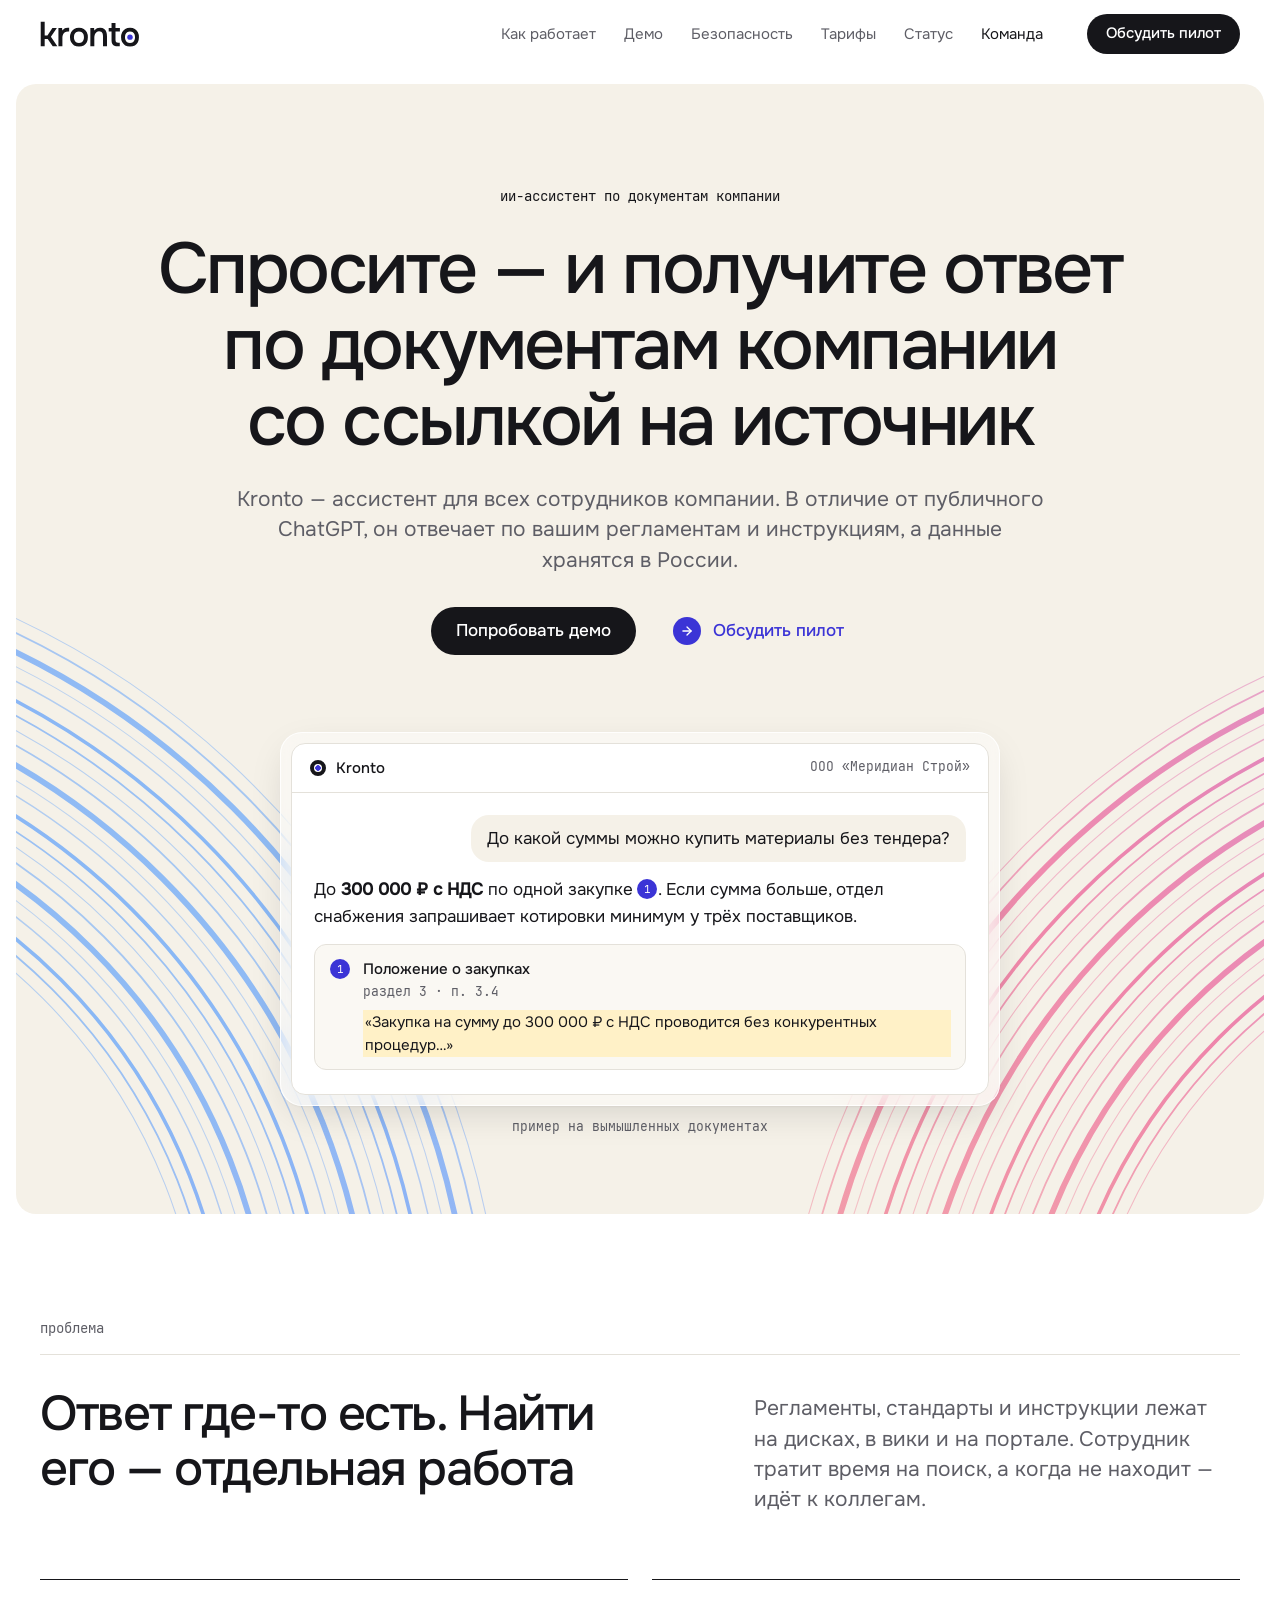
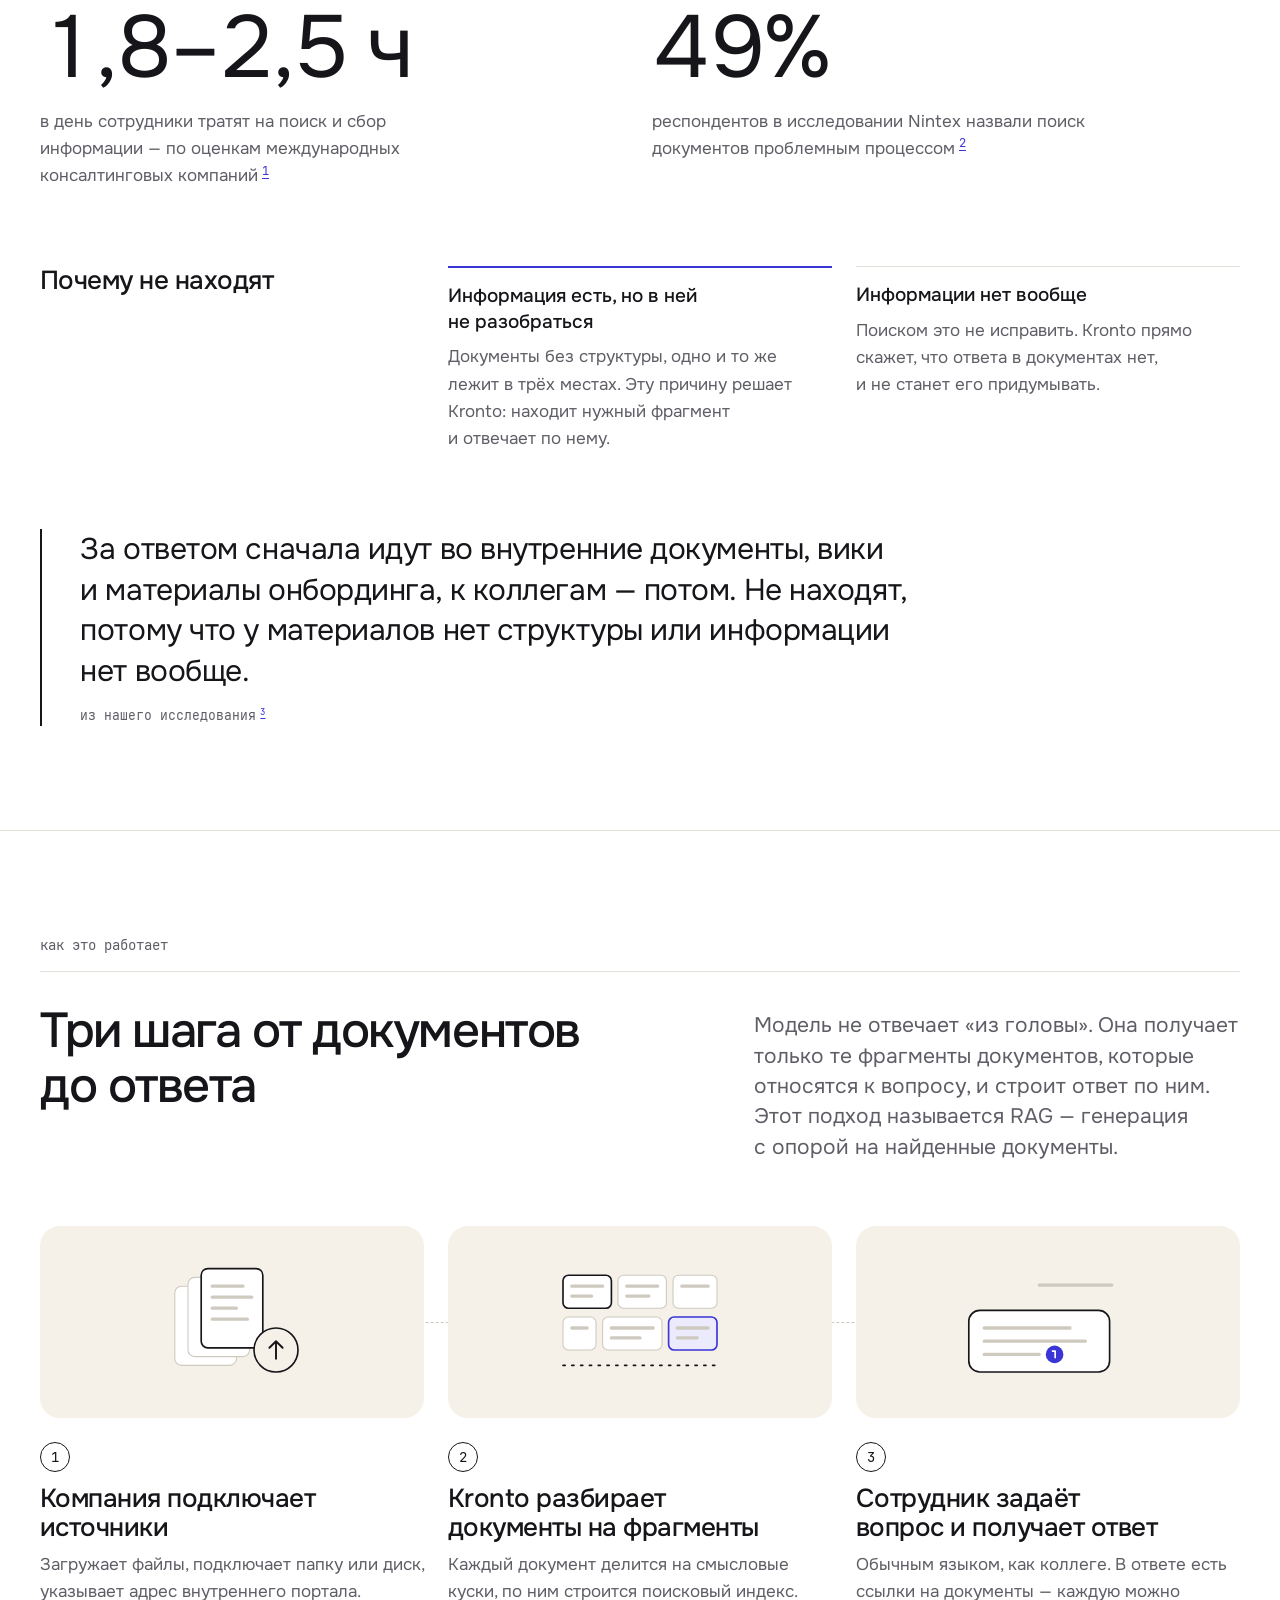
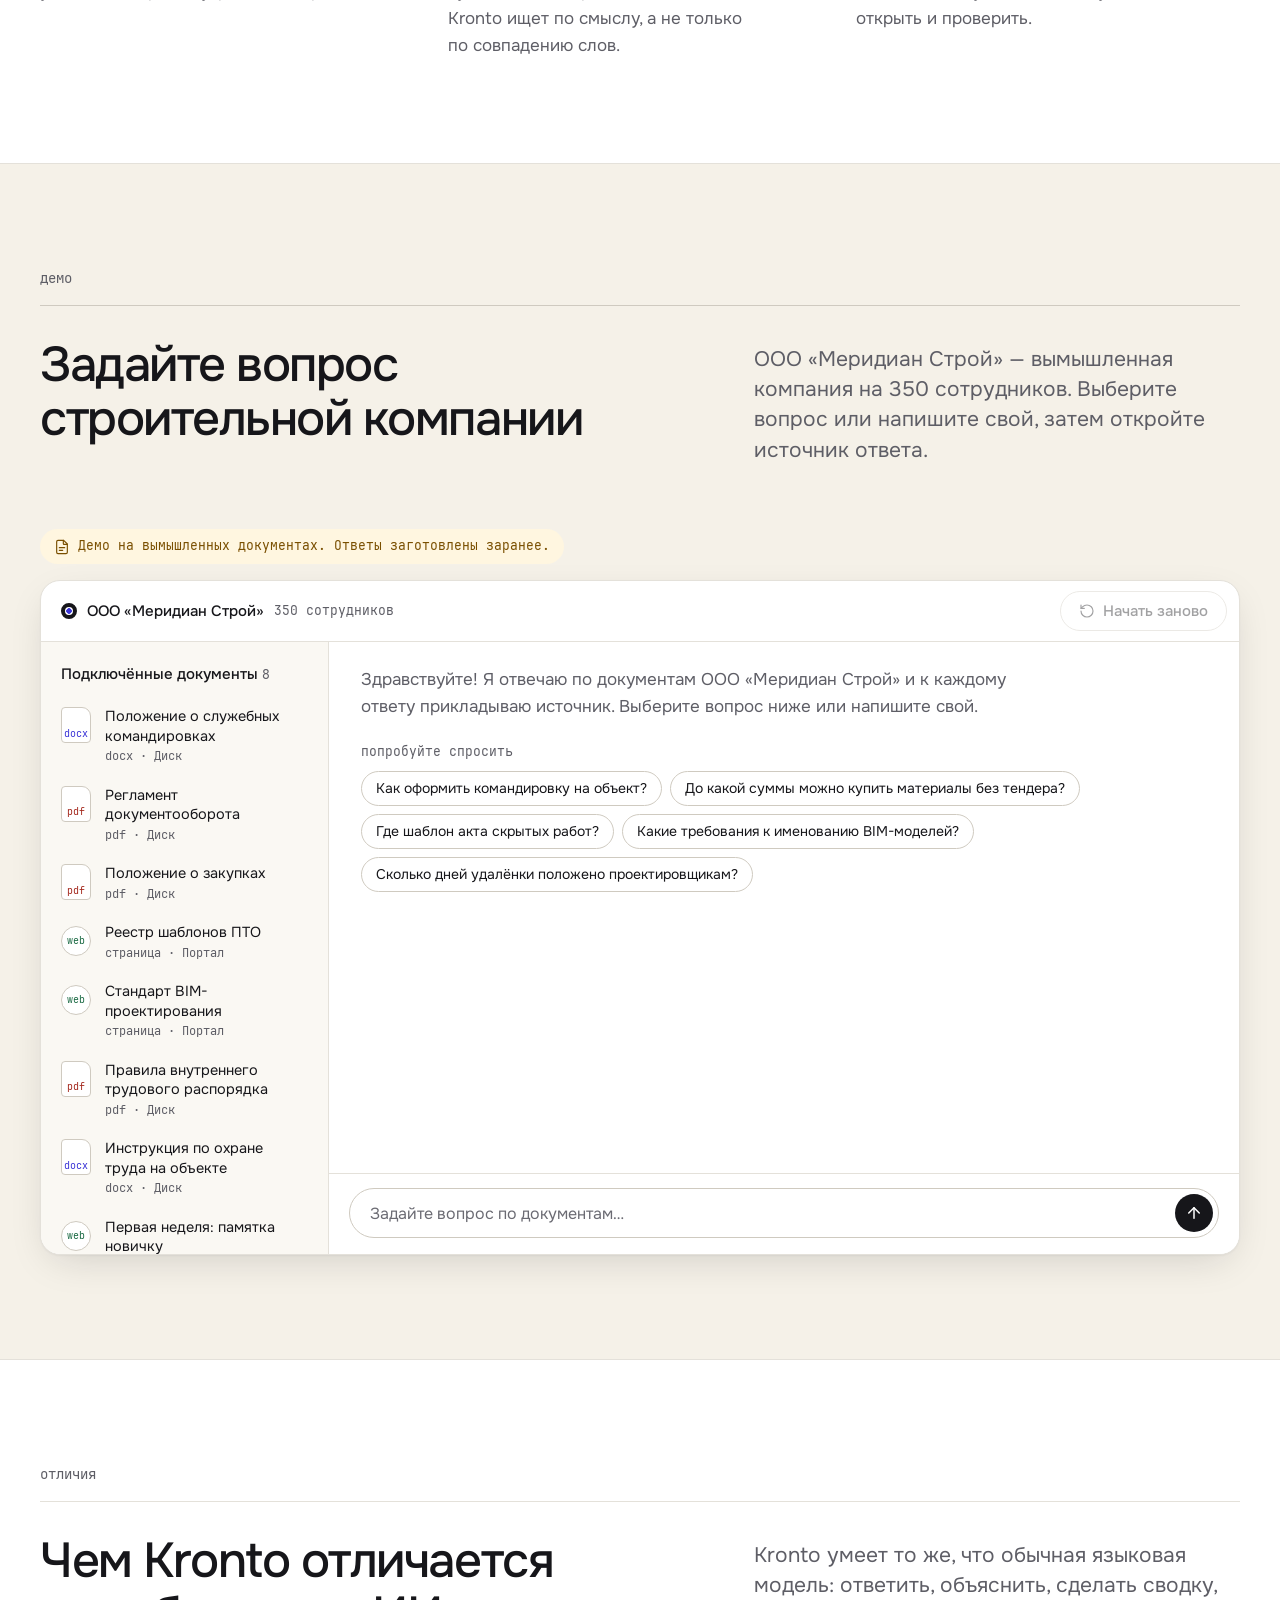
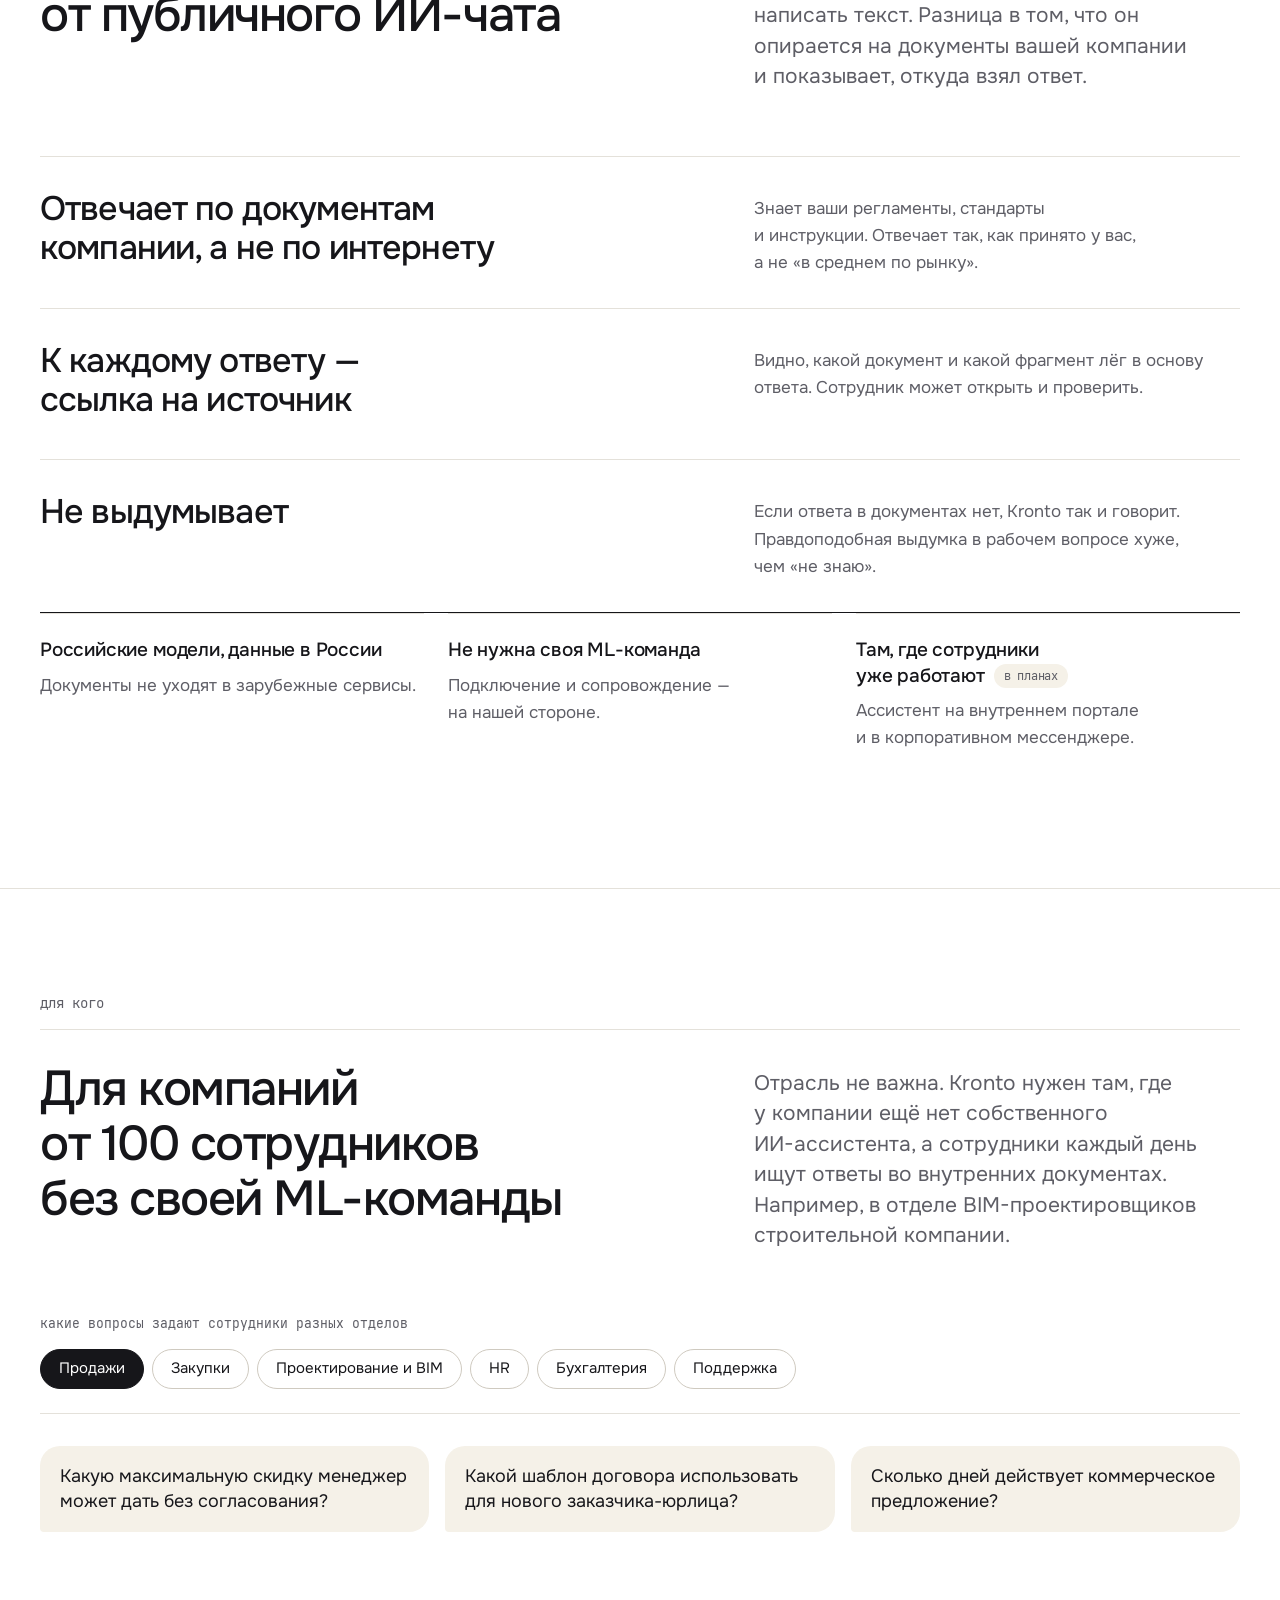
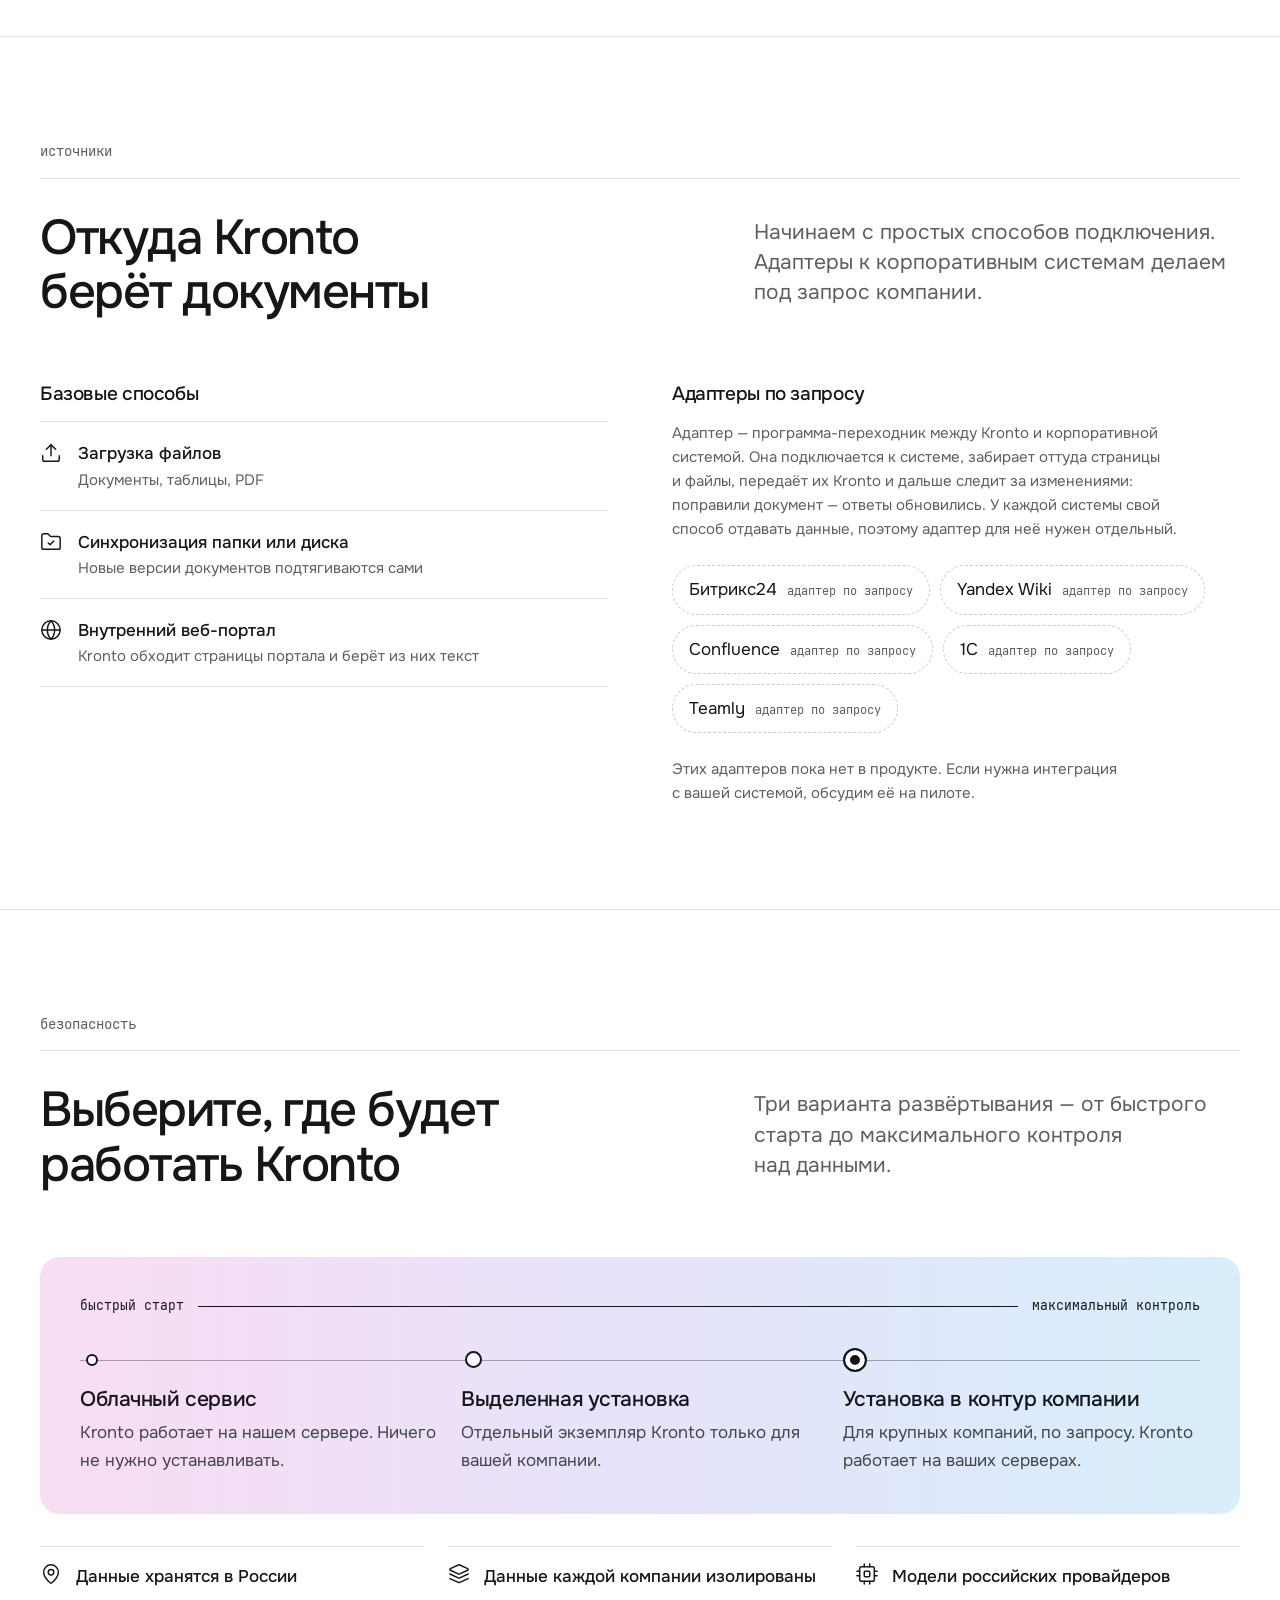
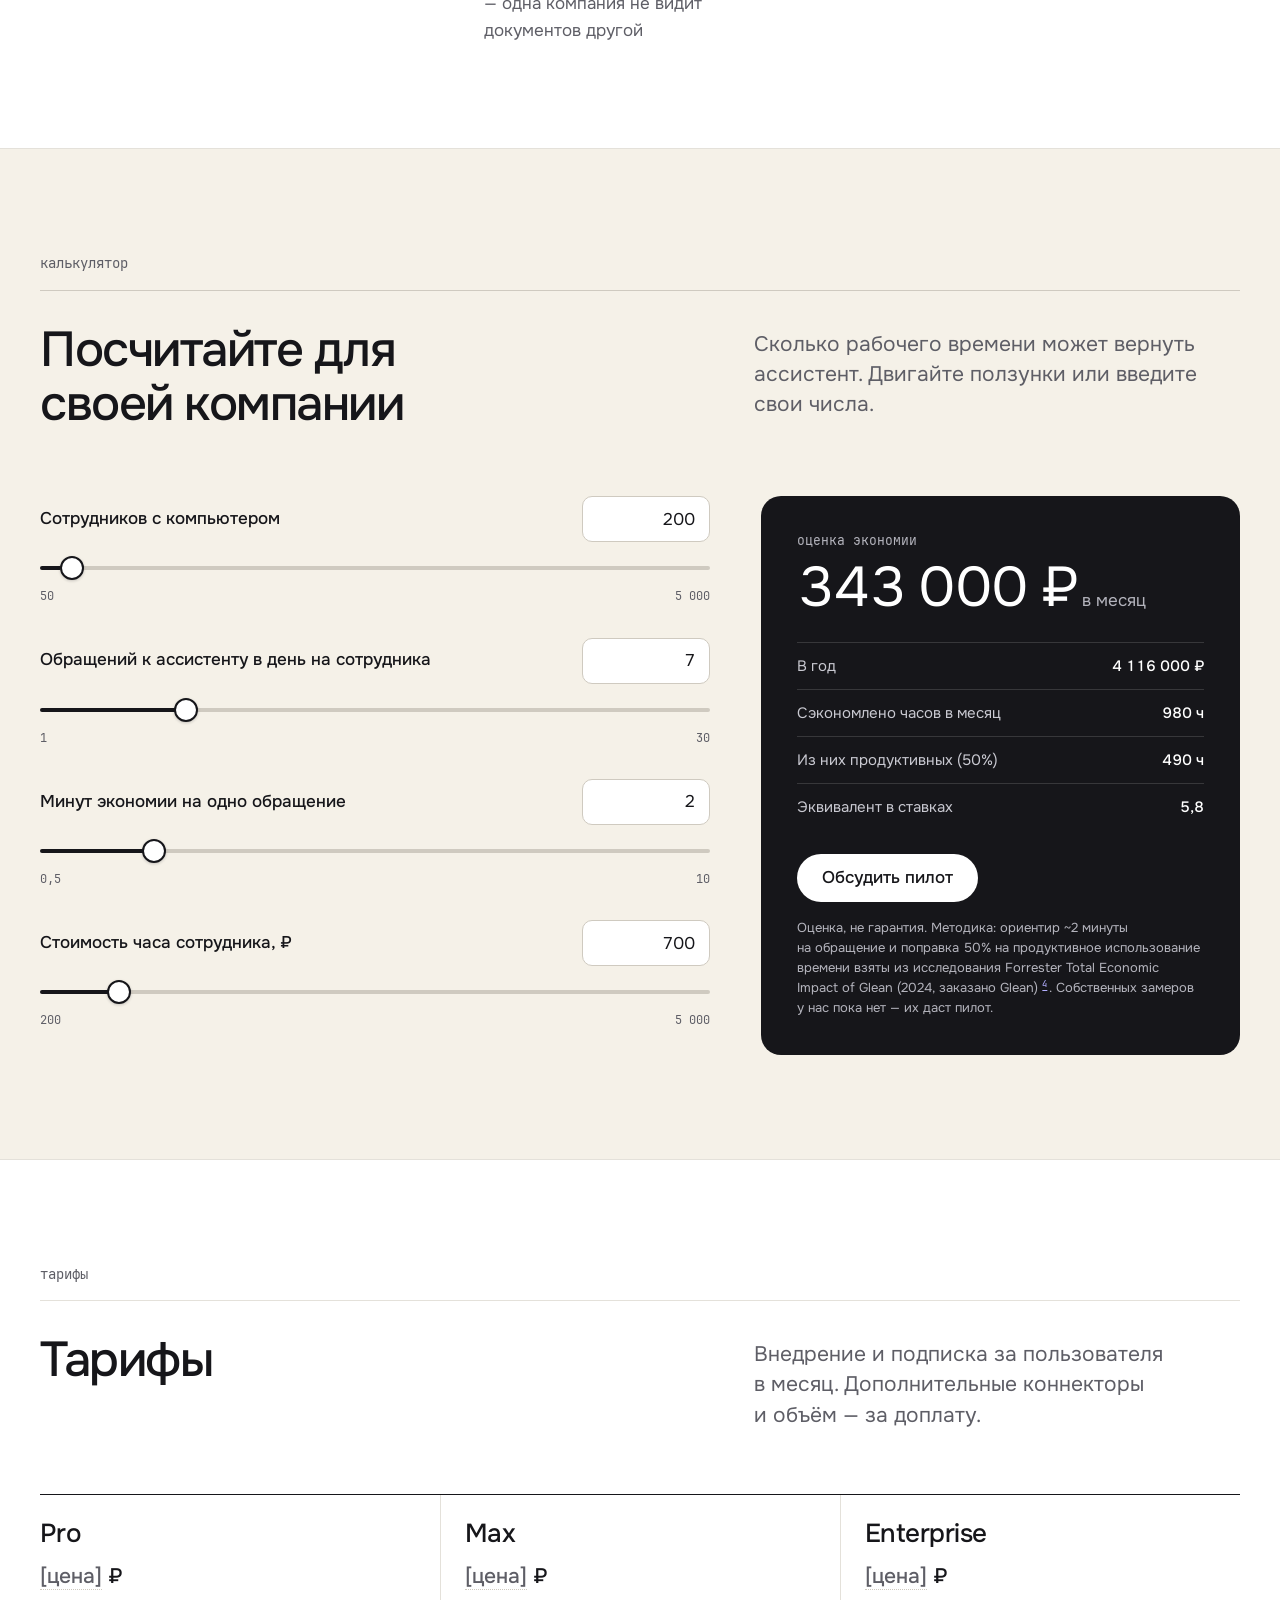
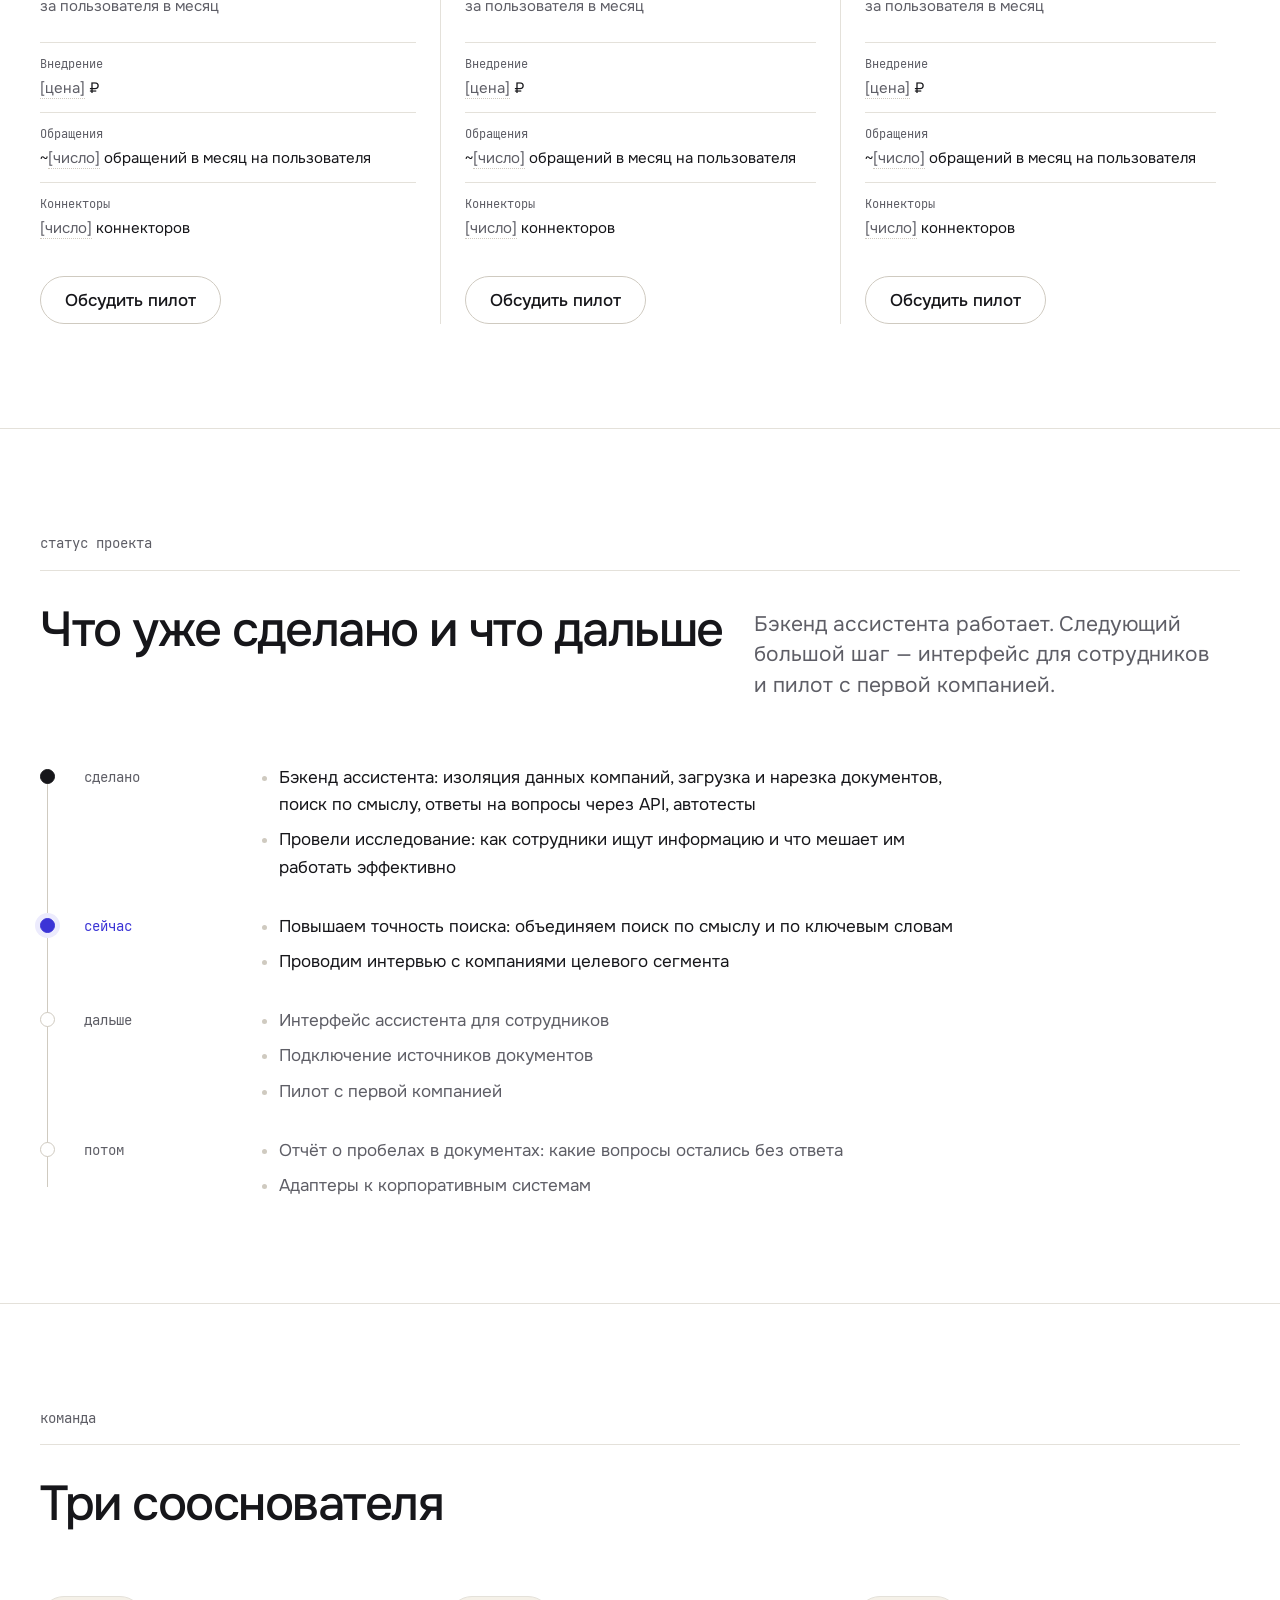
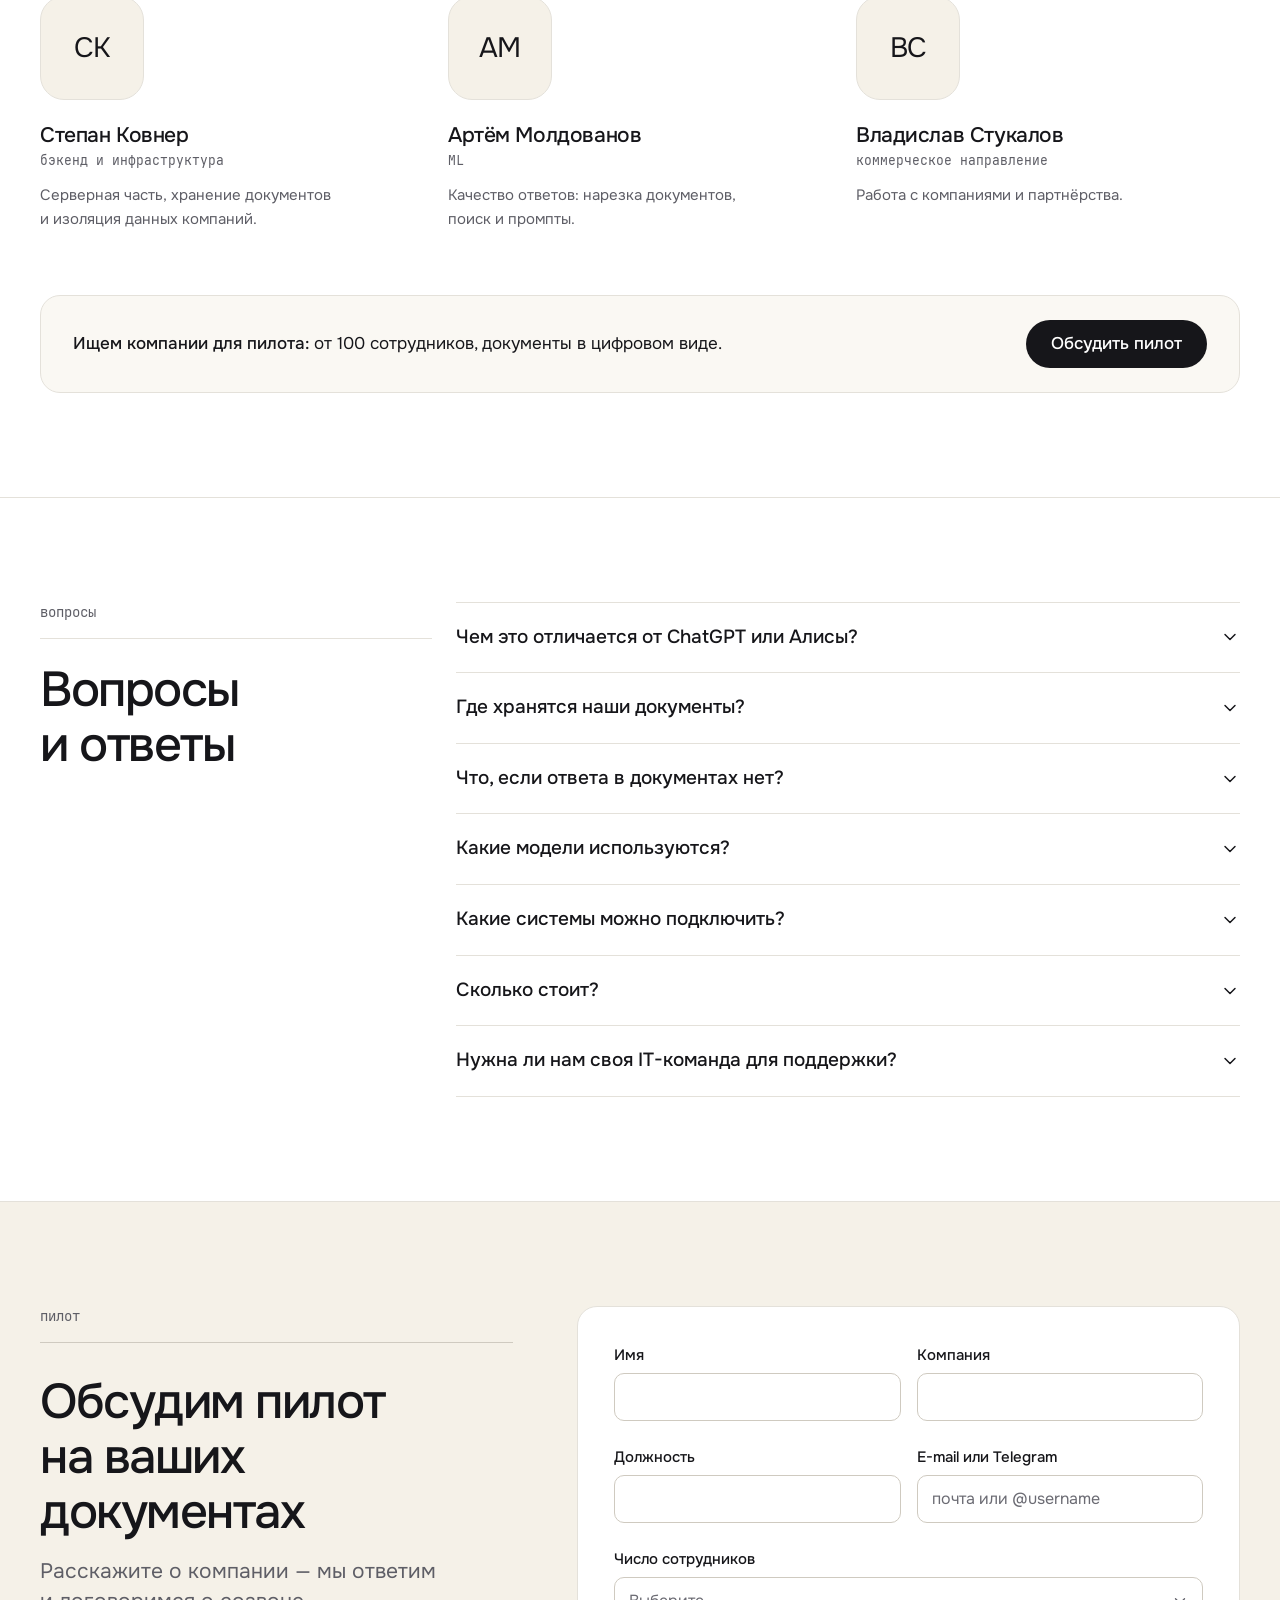
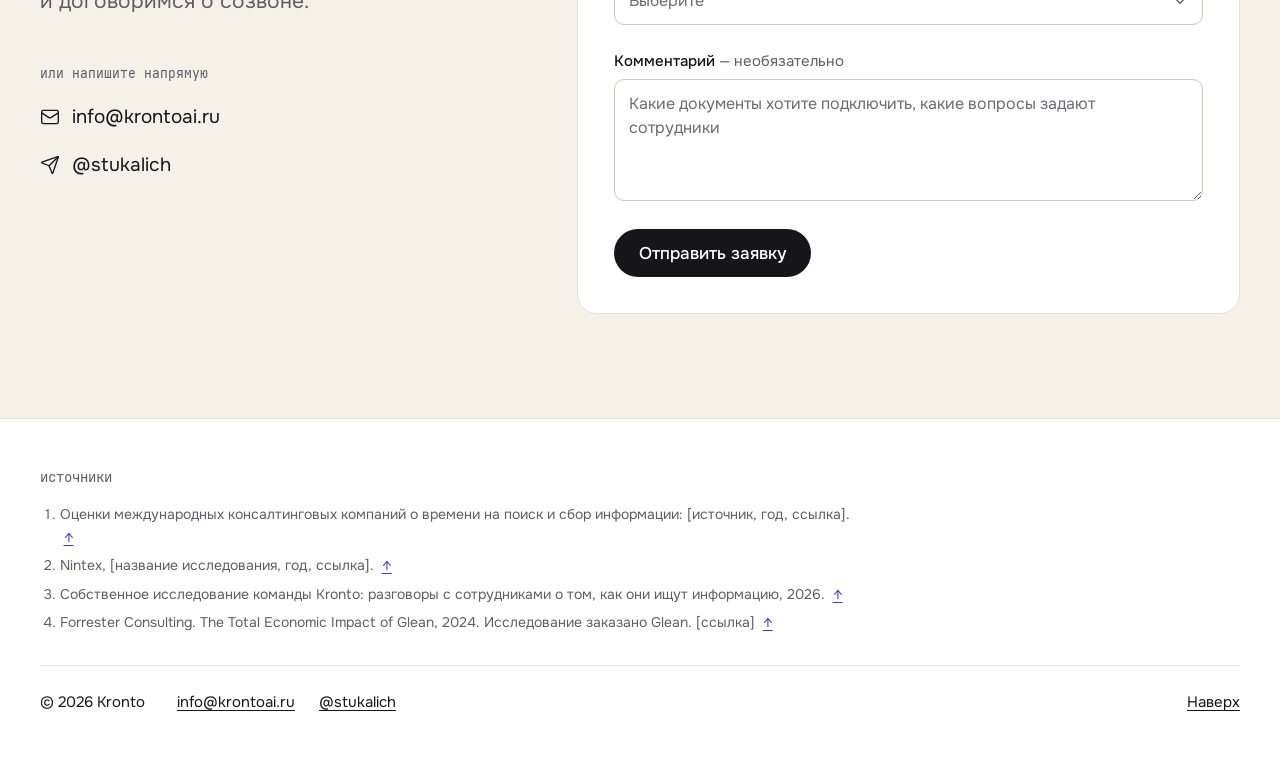
==== index.html @ 50af11bf "Лендинг Kronto: первая версия Одностраничный статический сайт без фреймворков и сборки: HTML + CSS +" ====
<!doctype html>
<html lang="ru">
<head>
  <meta charset="utf-8">
  <meta name="viewport" content="width=device-width, initial-scale=1">
  <title>Kronto&nbsp;— ИИ-ассистент по документам компании</title>
  <meta name="description" content="Kronto отвечает сотрудникам на вопросы по внутренним документам компании и показывает источник. Если ответа в документах нет&nbsp;— прямо говорит об этом. Российские модели, данные в России.">
  <meta name="theme-color" content="#f5f1e8">

  <!-- Open Graph / Telegram. Замените [домен] на реальный домен -->
  <meta property="og:type" content="website">
  <meta property="og:locale" content="ru_RU">
  <meta property="og:site_name" content="Kronto">
  <meta property="og:title" content="Kronto&nbsp;— ИИ-ассистент по документам компании">
  <meta property="og:description" content="Сотрудник спрашивает&nbsp;— Kronto отвечает по документам компании со ссылкой на источник. Попробуйте демо.">
  <meta property="og:url" content="https://[домен]/">
  <meta property="og:image" content="https://[домен]/assets/img/og-image.png">
  <meta property="og:image:width" content="1200">
  <meta property="og:image:height" content="630">
  <meta property="og:image:alt" content="Kronto&nbsp;— ответы по документам компании со ссылкой на источник">
  <meta name="twitter:card" content="summary_large_image">
  <meta name="twitter:title" content="Kronto&nbsp;— ИИ-ассистент по документам компании">
  <meta name="twitter:description" content="Сотрудник спрашивает&nbsp;— Kronto отвечает по документам компании со ссылкой на источник.">
  <meta name="twitter:image" content="https://[домен]/assets/img/og-image.png">

  <link rel="icon" href="assets/img/favicon.svg?v=1" type="image/svg+xml">
  <link rel="apple-touch-icon" href="assets/img/apple-touch-icon.png?v=1">

  <link rel="preload" href="assets/fonts/onest-var.woff2" as="font" type="font/woff2" crossorigin>
  <link rel="stylesheet" href="assets/css/tokens.css?v=1">
  <link rel="stylesheet" href="assets/css/base.css?v=1">
  <link rel="stylesheet" href="assets/css/sections.css?v=1">

  <script type="module" src="assets/js/main.js?v=1"></script>
  <script type="module" src="assets/js/demo.js?v=1"></script>
  <script type="module" src="assets/js/calculator.js?v=1"></script>
  <script type="module" src="assets/js/form.js?v=1"></script>

  <!--
    TODO: Яндекс Метрика. Не подключена.
    Чтобы подключить: вставьте сюда код счётчика, вынесите его в отдельный файл assets/js/metrika.js
    (inline-скрипты запрещены политикой CSP) и добавьте https://mc.yandex.ru в script-src, img-src
    и connect-src в deploy/nginx.conf.
    <script src="assets/js/metrika.js" defer></script>
  -->
</head>
<body>
  <a class="skip-link" href="#main">Перейти к содержанию</a>

  <!-- Иконки: Lucide (ISC), перерисованы и встроены -->
  <svg class="visually-hidden" aria-hidden="true" focusable="false">
    <defs>
      <symbol id="i-arrow" viewBox="0 0 24 24"><path d="M5 12h14"/><path d="m12 5 7 7-7 7"/></symbol>
      <symbol id="i-arrow-up" viewBox="0 0 24 24"><path d="M12 19V5"/><path d="m5 12 7-7 7 7"/></symbol>
      <symbol id="i-x" viewBox="0 0 24 24"><path d="M18 6 6 18"/><path d="m6 6 12 12"/></symbol>
      <symbol id="i-menu" viewBox="0 0 24 24"><path d="M4 7h16"/><path d="M4 12h16"/><path d="M4 17h16"/></symbol>
      <symbol id="i-reset" viewBox="0 0 24 24"><path d="M3 12a9 9 0 1 0 9-9 9.75 9.75 0 0 0-6.74 2.74L3 8"/><path d="M3 3v5h5"/></symbol>
      <symbol id="i-chevron" viewBox="0 0 24 24"><path d="m6 9 6 6 6-6"/></symbol>
      <symbol id="i-file" viewBox="0 0 24 24"><path d="M14.5 2H6a2 2 0 0 0-2 2v16a2 2 0 0 0 2 2h12a2 2 0 0 0 2-2V7.5Z"/><path d="M14 2v5a1 1 0 0 0 1 1h5"/><path d="M8 13h8"/><path d="M8 17h5"/></symbol>
      <symbol id="i-globe" viewBox="0 0 24 24"><circle cx="12" cy="12" r="10"/><path d="M12 2a14.5 14.5 0 0 0 0 20 14.5 14.5 0 0 0 0-20"/><path d="M2 12h20"/></symbol>
      <symbol id="i-folder" viewBox="0 0 24 24"><path d="M20 20a2 2 0 0 0 2-2V8a2 2 0 0 0-2-2h-7.9a2 2 0 0 1-1.69-.9L9.6 3.9A2 2 0 0 0 7.93 3H4a2 2 0 0 0-2 2v13a2 2 0 0 0 2 2Z"/><path d="m9 13 2 2 4-4"/></symbol>
      <symbol id="i-upload" viewBox="0 0 24 24"><path d="M21 15v4a2 2 0 0 1-2 2H5a2 2 0 0 1-2-2v-4"/><path d="m17 8-5-5-5 5"/><path d="M12 3v12"/></symbol>
      <symbol id="i-pin" viewBox="0 0 24 24"><path d="M20 10c0 5-5.5 10.2-7.4 11.8a1 1 0 0 1-1.2 0C9.5 20.2 4 15 4 10a8 8 0 0 1 16 0"/><circle cx="12" cy="10" r="3"/></symbol>
      <symbol id="i-layers" viewBox="0 0 24 24"><path d="m12.8 2.2a2 2 0 0 0-1.6 0L2.6 6.1a1 1 0 0 0 0 1.8l8.6 3.9a2 2 0 0 0 1.6 0l8.6-3.9a1 1 0 0 0 0-1.8Z"/><path d="m2 12 9.2 4.2a2 2 0 0 0 1.6 0L22 12"/><path d="m2 17 9.2 4.2a2 2 0 0 0 1.6 0L22 17"/></symbol>
      <symbol id="i-chip" viewBox="0 0 24 24"><rect x="4" y="4" width="16" height="16" rx="2"/><rect x="9" y="9" width="6" height="6" rx="1"/><path d="M9 1v3M15 1v3M9 20v3M15 20v3M20 9h3M20 14h3M1 9h3M1 14h3"/></symbol>
      <symbol id="i-mail" viewBox="0 0 24 24"><rect x="2" y="4" width="20" height="16" rx="2"/><path d="m22 7-8.97 5.7a1.94 1.94 0 0 1-2.06 0L2 7"/></symbol>
      <symbol id="i-send" viewBox="0 0 24 24"><path d="M14.5 21.7a.5.5 0 0 0 .9-.1l6.5-19a.5.5 0 0 0-.6-.6l-19 6.5a.5.5 0 0 0-.1.9l7.9 3.2a2 2 0 0 1 1.1 1.1Z"/><path d="m21.9 2.1-10.9 10.9"/></symbol>
      <symbol id="i-check" viewBox="0 0 24 24"><path d="M20 6 9 17l-5-5"/></symbol>
      <symbol id="i-search" viewBox="0 0 24 24"><circle cx="11" cy="11" r="8"/><path d="m21 21-4.3-4.3"/></symbol>
    </defs>
  </svg>

  <!-- ═════════ 5.1 Шапка ═════════ -->
  <header class="site-header" id="top">
    <div class="container site-header__inner">
      <a class="site-header__logo" href="#top" aria-label="Kronto&nbsp;— наверх"><svg class="logo" viewBox="40 -730 2880 750" role="img" aria-label="Kronto"><path fill="currentColor" d="M60.599853515625 0.0V-707.3200073242188H175.04052734375V-313.12030029296875H254.56024169921875L397.19989013671875 -527.0H525.8406372070312L354.000732421875 -276.0L540.2006225585938 0.0H406.91986083984375L262.3201904296875 -212.23968505859375H175.04052734375V0.0Z M571.599853515625 0.0V-527.0H676.9603881835938L683.5204467773438 -455.240234375Q703.5204467773438 -485.6002197265625 729.2204284667969 -502.68017578125Q754.92041015625 -519.7601318359375 784.7003479003906 -527.1800842285156Q814.4802856445312 -534.6000366210938 846.7201538085938 -534.6000366210938Q856.9202270507812 -534.6000366210938 865.8202819824219 -534.4400329589844Q874.7203369140625 -534.280029296875 880.7603149414062 -533.9600219726562V-424.83935546875H848.80029296875Q794.8004760742188 -424.83935546875 758.2205200195312 -403.77947998046875Q721.6405639648438 -382.7196044921875 703.8405456542969 -343.979736328125Q686.04052734375 -305.2398681640625 686.04052734375 -251.55987548828125V0.0Z M1164.2400512695312 6.6400146484375Q1082.840087890625 6.6400146484375 1024.7600402832031 -26.739959716796875Q966.6799926757812 -60.11993408203125 936.1399230957031 -120.95993041992188Q905.599853515625 -181.7999267578125 905.599853515625 -262.67999267578125Q905.599853515625 -344.88006591796875 936.6399230957031 -405.7000732421875Q967.6799926757812 -466.52008056640625 1025.6000366210938 -500.56005859375Q1083.5200805664062 -534.6000366210938 1164.6400146484375 -534.6000366210938Q1245.719970703125 -534.6000366210938 1303.1400146484375 -500.24005126953125Q1360.56005859375 -465.88006591796875 1390.9401245117188 -404.9000549316406Q1421.3201904296875 -343.9200439453125 1421.3201904296875 -261.719970703125Q1421.3201904296875 -181.159912109375 1391.0801391601562 -120.47991943359375Q1360.840087890625 -59.7999267578125 1303.5800476074219 -26.5799560546875Q1246.3200073242188 6.6400146484375 1164.2400512695312 6.6400146484375ZM1163.280029296875 -96.84063720703125Q1214.8798828125 -96.84063720703125 1246.7397766113281 -119.64056396484375Q1278.5996704101562 -142.44049072265625 1293.3796081542969 -180.20034790039062Q1308.1595458984375 -217.960205078125 1308.1595458984375 -262.3599853515625Q1308.1595458984375 -306.759765625 1293.3796081542969 -344.9996337890625Q1278.5996704101562 -383.239501953125 1246.8997802734375 -406.679443359375Q1215.1998901367188 -430.119384765625 1163.280029296875 -430.119384765625Q1112.3601684570312 -430.119384765625 1080.3402709960938 -406.679443359375Q1048.3203735351562 -383.239501953125 1033.5404357910156 -345.1596374511719Q1018.760498046875 -307.07977294921875 1018.760498046875 -262.3599853515625Q1018.760498046875 -217.64019775390625 1033.700439453125 -179.88034057617188Q1048.640380859375 -142.1204833984375 1080.5002746582031 -119.48056030273438Q1112.3601684570312 -96.84063720703125 1163.280029296875 -96.84063720703125Z M1492.599853515625 0.0V-527.0H1600.5204467773438L1606.4404907226562 -457.240234375Q1626.6805419921875 -485.28021240234375 1654.8405456542969 -502.2001647949219Q1683.0005493164062 -519.1201171875 1714.4205017089844 -526.8600769042969Q1745.8404541015625 -534.6000366210938 1773.6803588867188 -534.6000366210938Q1849.7203369140625 -534.6000366210938 1892.9003295898438 -501.96002197265625Q1936.080322265625 -469.32000732421875 1954.4203186035156 -414.3399963378906Q1972.7603149414062 -359.3599853515625 1972.7603149414062 -291.0V0.0H1858.3196411132812V-270.56005859375Q1858.3196411132812 -300.83990478515625 1854.1396484375 -329.5597839355469Q1849.9596557617188 -358.2796630859375 1838.0596923828125 -381.4395751953125Q1826.1597290039062 -404.5994873046875 1804.3598022460938 -418.179443359375Q1782.5598754882812 -431.7593994140625 1746.3200073242188 -431.7593994140625Q1701.0401611328125 -431.7593994140625 1669.6602783203125 -407.55950927734375Q1638.2803955078125 -383.359619140625 1622.6604614257812 -342.5198059082031Q1607.04052734375 -301.67999267578125 1607.04052734375 -250.92022705078125V0.0Z M2287.7201538085938 0.0Q2224.5200805664062 0.0 2183.8599853515625 -17.03997802734375Q2143.1998901367188 -34.0799560546875 2123.4998168945312 -72.23995971679688Q2103.7997436523438 -110.39996337890625 2103.7997436523438 -173.2000732421875V-425.43939208984375H2021.9598388671875V-527.0H2103.7997436523438V-675.6798095703125H2218.2404174804688V-527.0H2345.1600952148438V-425.43939208984375H2218.2404174804688V-187.960205078125Q2218.2404174804688 -145.16046142578125 2233.580322265625 -123.1805419921875Q2248.9202270507812 -101.20062255859375 2299.6400146484375 -101.20062255859375H2341.2000732421875V0.0Z M2637.2400512695312 6.6400146484375Q2555.840087890625 6.6400146484375 2497.760040283203 -26.739959716796875Q2439.6799926757812 -60.11993408203125 2409.139923095703 -120.95993041992188Q2378.599853515625 -181.7999267578125 2378.599853515625 -262.67999267578125Q2378.599853515625 -344.88006591796875 2409.639923095703 -405.7000732421875Q2440.6799926757812 -466.52008056640625 2498.6000366210938 -500.56005859375Q2556.5200805664062 -534.6000366210938 2637.6400146484375 -534.6000366210938Q2718.719970703125 -534.6000366210938 2776.1400146484375 -500.24005126953125Q2833.56005859375 -465.88006591796875 2863.9401245117188 -404.9000549316406Q2894.3201904296875 -343.9200439453125 2894.3201904296875 -261.719970703125Q2894.3201904296875 -181.159912109375 2864.0801391601562 -120.47991943359375Q2833.840087890625 -59.7999267578125 2776.580047607422 -26.5799560546875Q2719.3200073242188 6.6400146484375 2637.2400512695312 6.6400146484375ZM2636.280029296875 -96.84063720703125Q2687.8798828125 -96.84063720703125 2719.739776611328 -119.64056396484375Q2751.5996704101562 -142.44049072265625 2766.379608154297 -180.20034790039062Q2781.1595458984375 -217.960205078125 2781.1595458984375 -262.3599853515625Q2781.1595458984375 -306.759765625 2766.379608154297 -344.9996337890625Q2751.5996704101562 -383.239501953125 2719.8997802734375 -406.679443359375Q2688.1998901367188 -430.119384765625 2636.280029296875 -430.119384765625Q2585.3601684570312 -430.119384765625 2553.3402709960938 -406.679443359375Q2521.3203735351562 -383.239501953125 2506.5404357910156 -345.1596374511719Q2491.760498046875 -307.07977294921875 2491.760498046875 -262.3599853515625Q2491.760498046875 -217.64019775390625 2506.700439453125 -179.88034057617188Q2521.640380859375 -142.1204833984375 2553.500274658203 -119.48056030273438Q2585.3601684570312 -96.84063720703125 2636.280029296875 -96.84063720703125Z"/><circle cx="2636.5" cy="-264" r="78" fill="var(--accent)"/></svg></a>

      <nav class="nav" id="site-nav" aria-label="Разделы страницы">
        <ul class="nav__list">
          <li><a href="#how">Как работает</a></li>
          <li><a href="#demo">Демо</a></li>
          <li><a href="#security">Безопасность</a></li>
          <li class="nav__pricing"><a href="#pricing">Тарифы</a></li>
          <li><a href="#status">Статус</a></li>
          <li><a href="#team">Команда</a></li>
        </ul>
        <a class="btn btn--dark nav__cta-mobile" href="#pilot">Обсудить пилот</a>
      </nav>

      <a class="btn btn--dark btn--sm site-header__cta" href="#pilot">Обсудить пилот</a>

      <button class="burger" type="button" aria-expanded="false" aria-controls="site-nav" aria-label="Открыть меню">
        <svg class="burger__open" width="24" height="24" aria-hidden="true"><use href="#i-menu"/></svg>
        <svg class="burger__close" width="24" height="24" aria-hidden="true"><use href="#i-x"/></svg>
      </button>
    </div>
  </header>

  <main id="main">

    <!-- ═════════ 5.2 Первый экран ═════════ -->
    <section class="hero" aria-labelledby="hero-title">
      <div class="hero__panel">
        <div class="hero__arcs hero__arcs--left" aria-hidden="true"><svg viewBox="0 0 520 640" preserveAspectRatio="xMidYMax slice" fill="none"><defs><linearGradient id="gl" x1="0" y1="1" x2="1" y2="0"><stop offset="0" stop-color="#f3a6de"/><stop offset="0.45" stop-color="#9b8cf7"/><stop offset="1" stop-color="#7cc4f5"/></linearGradient></defs><g stroke="url(#gl)"><circle cx="-180" cy="760" r="380" stroke-width="0.75" opacity="0.55"/><circle cx="-180" cy="760" r="389" stroke-width="1.25" opacity="0.8"/><circle cx="-180" cy="760" r="398" stroke-width="2.5" opacity="0.95"/><circle cx="-180" cy="760" r="410" stroke-width="1" opacity="0.6"/><circle cx="-180" cy="760" r="419" stroke-width="0.75" opacity="0.5"/><circle cx="-180" cy="760" r="428" stroke-width="4" opacity="0.9"/><circle cx="-180" cy="760" r="440" stroke-width="1.25" opacity="0.7"/><circle cx="-180" cy="760" r="449" stroke-width="0.75" opacity="0.55"/><circle cx="-180" cy="760" r="458" stroke-width="1.25" opacity="0.8"/><circle cx="-180" cy="760" r="467" stroke-width="2.5" opacity="0.95"/><circle cx="-180" cy="760" r="479" stroke-width="1" opacity="0.6"/><circle cx="-180" cy="760" r="488" stroke-width="0.75" opacity="0.5"/><circle cx="-180" cy="760" r="497" stroke-width="4" opacity="0.9"/><circle cx="-180" cy="760" r="509" stroke-width="1.25" opacity="0.7"/><circle cx="-180" cy="760" r="518" stroke-width="0.75" opacity="0.55"/><circle cx="-180" cy="760" r="527" stroke-width="1.25" opacity="0.8"/><circle cx="-180" cy="760" r="536" stroke-width="2.5" opacity="0.95"/><circle cx="-180" cy="760" r="548" stroke-width="1" opacity="0.6"/><circle cx="-180" cy="760" r="557" stroke-width="0.75" opacity="0.5"/><circle cx="-180" cy="760" r="566" stroke-width="4" opacity="0.9"/><circle cx="-180" cy="760" r="578" stroke-width="1.25" opacity="0.7"/><circle cx="-180" cy="760" r="587" stroke-width="0.75" opacity="0.55"/></g></svg></div>
        <div class="hero__arcs hero__arcs--right" aria-hidden="true"><svg viewBox="0 0 520 640" preserveAspectRatio="xMidYMax slice" fill="none"><defs><linearGradient id="gr" x1="0" y1="1" x2="1" y2="0"><stop offset="0" stop-color="#f7b69a"/><stop offset="0.5" stop-color="#ee7fa8"/><stop offset="1" stop-color="#b98cf2"/></linearGradient></defs><g stroke="url(#gr)"><circle cx="700" cy="800" r="380" stroke-width="0.75" opacity="0.55"/><circle cx="700" cy="800" r="389" stroke-width="1.25" opacity="0.8"/><circle cx="700" cy="800" r="398" stroke-width="2.5" opacity="0.95"/><circle cx="700" cy="800" r="410" stroke-width="1" opacity="0.6"/><circle cx="700" cy="800" r="419" stroke-width="0.75" opacity="0.5"/><circle cx="700" cy="800" r="428" stroke-width="4" opacity="0.9"/><circle cx="700" cy="800" r="440" stroke-width="1.25" opacity="0.7"/><circle cx="700" cy="800" r="449" stroke-width="0.75" opacity="0.55"/><circle cx="700" cy="800" r="458" stroke-width="1.25" opacity="0.8"/><circle cx="700" cy="800" r="467" stroke-width="2.5" opacity="0.95"/><circle cx="700" cy="800" r="479" stroke-width="1" opacity="0.6"/><circle cx="700" cy="800" r="488" stroke-width="0.75" opacity="0.5"/><circle cx="700" cy="800" r="497" stroke-width="4" opacity="0.9"/><circle cx="700" cy="800" r="509" stroke-width="1.25" opacity="0.7"/><circle cx="700" cy="800" r="518" stroke-width="0.75" opacity="0.55"/><circle cx="700" cy="800" r="527" stroke-width="1.25" opacity="0.8"/><circle cx="700" cy="800" r="536" stroke-width="2.5" opacity="0.95"/><circle cx="700" cy="800" r="548" stroke-width="1" opacity="0.6"/><circle cx="700" cy="800" r="557" stroke-width="0.75" opacity="0.5"/><circle cx="700" cy="800" r="566" stroke-width="4" opacity="0.9"/><circle cx="700" cy="800" r="578" stroke-width="1.25" opacity="0.7"/><circle cx="700" cy="800" r="587" stroke-width="0.75" opacity="0.55"/></g></svg></div>

        <div class="hero__content">
          <p class="mono hero__label">ии-ассистент по документам компании</p>
          <h1 id="hero-title">Спросите&nbsp;— и&nbsp;получите ответ по&nbsp;документам компании со&nbsp;ссылкой на&nbsp;источник</h1>
          <p class="lead hero__lead">Kronto&nbsp;— ассистент для всех сотрудников компании. В&nbsp;отличие от&nbsp;публичного ChatGPT, он отвечает по&nbsp;вашим регламентам и&nbsp;инструкциям, а&nbsp;данные хранятся в&nbsp;России.</p>
          <div class="hero__actions">
            <a class="btn btn--dark" href="#demo">Попробовать демо</a>
            <a class="btn btn--link hero__pilot" href="#pilot"><span class="dot"><svg aria-hidden="true" fill="none" stroke="currentColor" stroke-width="2.25" stroke-linecap="round" stroke-linejoin="round"><use href="#i-arrow"/></svg></span>Обсудить пилот</a>
          </div>
        </div>

        <figure class="hero__window-wrap">
          <div class="glass">
            <div class="window hero-window" data-hero-window>
              <div class="window__bar">
                <span class="window__title"><span class="window__mark" aria-hidden="true"></span>Kronto</span>
                <span class="mono muted">ООО «Меридиан Строй»</span>
              </div>
              <div class="hero-window__body">
                <p class="msg msg--user" data-step="q"><span class="visually-hidden">Вопрос сотрудника: </span>До&nbsp;какой суммы можно купить материалы без тендера?</p>
                <div class="msg msg--bot" data-step="a">
                  <p class="msg--status mono" data-step="search" hidden>ищу в&nbsp;документах</p>
                  <span class="visually-hidden">Ответ Kronto: </span>
                  <p data-stream>До&nbsp;<strong>300&nbsp;000&nbsp;₽ с&nbsp;НДС</strong> по&nbsp;одной закупке<span class="src" aria-hidden="true">1</span><span class="visually-hidden"> (источник 1)</span>. Если сумма больше, отдел снабжения запрашивает котировки минимум у&nbsp;трёх поставщиков.</p>
                </div>
                <div class="source-card" data-step="src">
                  <span class="src" aria-hidden="true">1</span>
                  <span class="source-card__text">
                    <span class="source-card__title">Положение о&nbsp;закупках</span>
                    <span class="mono muted">раздел 3 · п.&nbsp;3.4</span>
                    <q class="source-card__quote">Закупка на&nbsp;сумму до&nbsp;300&nbsp;000&nbsp;₽ с&nbsp;НДС проводится без конкурентных процедур…</q>
                  </span>
                </div>
              </div>
            </div>
          </div>
          <figcaption class="mono hero__caption">пример на&nbsp;вымышленных документах</figcaption>
        </figure>
      </div>
    </section>

    <!-- ═════════ 5.3 Проблема ═════════ -->
    <section class="section" id="problem" aria-labelledby="problem-title">
      <div class="container">
        <header class="section-head">
          <p class="mono section-label">проблема</p>
          <h2 id="problem-title">Ответ где-то есть. Найти его&nbsp;— отдельная работа</h2>
          <p class="lead">Регламенты, стандарты и&nbsp;инструкции лежат на&nbsp;дисках, в&nbsp;вики и&nbsp;на&nbsp;портале. Сотрудник тратит время на&nbsp;поиск, а&nbsp;когда не&nbsp;находит&nbsp;— идёт к&nbsp;коллегам.</p>
        </header>

        <dl class="facts">
          <div class="fact">
            <dt class="fact__num num">1,8–2,5&nbsp;ч</dt>
            <dd>в&nbsp;день сотрудники тратят на&nbsp;поиск и&nbsp;сбор информации&nbsp;— по&nbsp;оценкам международных консалтинговых компаний<sup><a class="fn-ref" href="#fn-1" id="fnref-1" aria-label="Сноска 1">1</a></sup></dd>
          </div>
          <div class="fact">
            <dt class="fact__num num">49%</dt>
            <dd>респондентов в&nbsp;исследовании Nintex назвали поиск документов проблемным процессом<sup><a class="fn-ref" href="#fn-2" id="fnref-2" aria-label="Сноска 2">2</a></sup></dd>
          </div>
        </dl>

        <div class="causes">
          <h3 class="causes__title">Почему не&nbsp;находят</h3>
          <div class="cause cause--solved">
            <p class="cause__name">Информация есть, но&nbsp;в&nbsp;ней не&nbsp;разобраться</p>
            <p class="muted">Документы без структуры, одно и&nbsp;то&nbsp;же лежит в&nbsp;трёх местах. Эту причину решает Kronto: находит нужный фрагмент и&nbsp;отвечает по&nbsp;нему.</p>
          </div>
          <div class="cause">
            <p class="cause__name">Информации нет вообще</p>
            <p class="muted">Поиском это не&nbsp;исправить. Kronto прямо скажет, что ответа в&nbsp;документах нет, и&nbsp;не&nbsp;станет его придумывать.</p>
          </div>
        </div>

        <figure class="survey">
          <blockquote>
            <p>За&nbsp;ответом сначала идут во&nbsp;внутренние документы, вики и&nbsp;материалы онбординга, к&nbsp;коллегам&nbsp;— потом. Не&nbsp;находят, потому что у&nbsp;материалов нет структуры или информации нет вообще.</p>
          </blockquote>
          <figcaption class="mono muted">из нашего исследования<sup><a class="fn-ref" href="#fn-3" id="fnref-3" aria-label="Сноска 3">3</a></sup></figcaption>
        </figure>
      </div>
    </section>

    <!-- ═════════ 5.4 Как это работает ═════════ -->
    <section class="section" id="how" aria-labelledby="how-title">
      <div class="container">
        <header class="section-head">
          <p class="mono section-label">как это работает</p>
          <h2 id="how-title">Три шага от&nbsp;документов до&nbsp;ответа</h2>
          <p class="lead">Модель не&nbsp;отвечает «из&nbsp;головы». Она получает только те&nbsp;фрагменты документов, которые относятся к&nbsp;вопросу, и&nbsp;строит ответ по&nbsp;ним. Этот подход называется RAG&nbsp;— генерация с&nbsp;опорой на&nbsp;найденные документы.</p>
        </header>

        <ol class="flow">
          <li class="flow__step">
            <div class="flow__art" aria-hidden="true">
              <svg viewBox="0 0 160 110" fill="none" stroke-linecap="round" stroke-linejoin="round">
                <rect x="28" y="22" width="56" height="72" rx="6" fill="#fff" stroke="#cfcac0"/>
                <rect x="40" y="14" width="56" height="72" rx="6" fill="#fff" stroke="#cfcac0"/>
                <rect x="52" y="6" width="56" height="72" rx="6" fill="#fff" stroke="#16161a" stroke-width="1.5"/>
                <path d="M62 22h28M62 32h36M62 42h22M62 52h32" stroke="#cfcac0" stroke-width="3"/>
                <circle cx="120" cy="80" r="20" fill="#f5f1e8" stroke="#16161a" stroke-width="1.5"/>
                <path d="M120 88V72m-6 6 6-6 6 6" stroke="#16161a" stroke-width="1.75"/>
              </svg>
            </div>
            <p class="flow__num mono">1</p>
            <h3>Компания подключает источники</h3>
            <p class="muted">Загружает файлы, подключает папку или диск, указывает адрес внутреннего портала.</p>
          </li>
          <li class="flow__step">
            <div class="flow__art" aria-hidden="true">
              <svg viewBox="0 0 160 110" fill="none" stroke-linecap="round" stroke-linejoin="round">
                <rect x="10" y="12" width="44" height="30" rx="5" fill="#fff" stroke="#16161a" stroke-width="1.5"/>
                <rect x="60" y="12" width="44" height="30" rx="5" fill="#fff" stroke="#cfcac0"/>
                <rect x="110" y="12" width="40" height="30" rx="5" fill="#fff" stroke="#cfcac0"/>
                <rect x="10" y="50" width="30" height="30" rx="5" fill="#fff" stroke="#cfcac0"/>
                <rect x="46" y="50" width="54" height="30" rx="5" fill="#fff" stroke="#cfcac0"/>
                <rect x="106" y="50" width="44" height="30" rx="5" fill="#ecebfd" stroke="#3b34d6" stroke-width="1.5"/>
                <path d="M18 22h28M18 31h18M68 22h28M68 31h20M118 22h24M18 60h14M54 60h38M54 69h26M114 60h28M114 69h18" stroke="#cfcac0" stroke-width="3"/>
                <path d="M10 94h140" stroke="#16161a" stroke-width="1.5" stroke-dasharray="2 6"/>
              </svg>
            </div>
            <p class="flow__num mono">2</p>
            <h3>Kronto разбирает документы на&nbsp;фрагменты</h3>
            <p class="muted">Каждый документ делится на&nbsp;смысловые куски, по&nbsp;ним строится поисковый индекс. Kronto ищет по&nbsp;смыслу, а&nbsp;не&nbsp;только по&nbsp;совпадению слов.</p>
          </li>
          <li class="flow__step">
            <div class="flow__art" aria-hidden="true">
              <svg viewBox="0 0 160 110" fill="none" stroke-linecap="round" stroke-linejoin="round">
                <rect x="58" y="8" width="94" height="26" rx="13" fill="#f5f1e8"/>
                <path d="M72 21h66" stroke="#cfcac0" stroke-width="3"/>
                <rect x="8" y="44" width="128" height="56" rx="10" fill="#fff" stroke="#16161a" stroke-width="1.5"/>
                <path d="M22 60h78M22 72h92M22 84h50" stroke="#cfcac0" stroke-width="3"/>
                <circle cx="86" cy="84" r="8" fill="#3b34d6"/>
                <path d="M84 81h2.5v6" stroke="#fff" stroke-width="1.5"/>
              </svg>
            </div>
            <p class="flow__num mono">3</p>
            <h3>Сотрудник задаёт вопрос и&nbsp;получает ответ</h3>
            <p class="muted">Обычным языком, как коллеге. В&nbsp;ответе есть ссылки на&nbsp;документы&nbsp;— каждую можно открыть и&nbsp;проверить.</p>
          </li>
        </ol>
      </div>
    </section>

    <!-- ═════════ 5.5 Демо ═════════ -->
    <section class="section section--surface" id="demo" aria-labelledby="demo-title">
      <div class="container">
        <header class="section-head">
          <p class="mono section-label">демо</p>
          <h2 id="demo-title">Задайте вопрос строительной компании</h2>
          <p class="lead">ООО «Меридиан Строй»&nbsp;— вымышленная компания на&nbsp;350&nbsp;сотрудников. Выберите вопрос или напишите свой, затем откройте источник ответа.</p>
        </header>

        <p class="demo-note mono"><svg width="16" height="16" aria-hidden="true" fill="none" stroke="currentColor" stroke-width="1.75" stroke-linecap="round" stroke-linejoin="round"><use href="#i-file"/></svg>Демо на&nbsp;вымышленных документах. Ответы заготовлены заранее.</p>

        <div class="demo window" data-demo>
          <div class="window__bar demo__bar">
            <span class="window__title"><span class="window__mark" aria-hidden="true"></span><span class="demo__company">ООО «Меридиан Строй»</span> <span class="mono muted demo__meta">350&nbsp;сотрудников</span></span>
            <button class="btn btn--ghost btn--sm demo__reset" type="button" data-demo-reset>
              <svg width="16" height="16" aria-hidden="true" fill="none" stroke="currentColor" stroke-width="1.75" stroke-linecap="round" stroke-linejoin="round"><use href="#i-reset"/></svg><span class="demo__reset-label">Начать заново</span>
            </button>
          </div>

          <div class="demo__grid">
            <aside class="demo__docs is-collapsed" aria-label="Подключённые документы" data-docs>
              <p class="demo__docs-heading" aria-hidden="true">Подключённые документы <span class="mono muted">8</span></p>
              <button class="demo__docs-toggle" type="button" aria-expanded="false" aria-controls="docs-list" data-docs-toggle>
                <span>Подключённые документы <span class="mono muted">8</span></span>
                <svg width="18" height="18" aria-hidden="true" fill="none" stroke="currentColor" stroke-width="1.75" stroke-linecap="round" stroke-linejoin="round"><use href="#i-chevron"/></svg>
              </button>
              <ul class="docs" id="docs-list" data-docs-list>
                <!-- Список заполняется из demo-data.js; этот вариант виден без JavaScript -->
                <li class="doc"><span class="doc__icon doc__icon--docx">docx</span><span><span class="doc__name">Положение о&nbsp;служебных командировках</span><span class="doc__src mono">Диск</span></span></li>
                <li class="doc"><span class="doc__icon doc__icon--pdf">pdf</span><span><span class="doc__name">Регламент документооборота</span><span class="doc__src mono">Диск</span></span></li>
                <li class="doc"><span class="doc__icon doc__icon--pdf">pdf</span><span><span class="doc__name">Положение о&nbsp;закупках</span><span class="doc__src mono">Диск</span></span></li>
                <li class="doc"><span class="doc__icon doc__icon--web">web</span><span><span class="doc__name">Реестр шаблонов ПТО</span><span class="doc__src mono">Портал</span></span></li>
                <li class="doc"><span class="doc__icon doc__icon--web">web</span><span><span class="doc__name">Стандарт BIM-проектирования</span><span class="doc__src mono">Портал</span></span></li>
                <li class="doc"><span class="doc__icon doc__icon--pdf">pdf</span><span><span class="doc__name">Правила внутреннего трудового распорядка</span><span class="doc__src mono">Диск</span></span></li>
                <li class="doc"><span class="doc__icon doc__icon--docx">docx</span><span><span class="doc__name">Инструкция по&nbsp;охране труда на&nbsp;объекте</span><span class="doc__src mono">Диск</span></span></li>
                <li class="doc"><span class="doc__icon doc__icon--web">web</span><span><span class="doc__name">Первая неделя: памятка новичку</span><span class="doc__src mono">Портал</span></span></li>
              </ul>
            </aside>

            <div class="demo__chat">
              <div class="chat" data-chat role="region" aria-label="Переписка с ассистентом" tabindex="0">
                <div class="msg msg--bot msg--intro">
                  <p>Здравствуйте! Я&nbsp;отвечаю по&nbsp;документам ООО «Меридиан Строй» и&nbsp;к&nbsp;каждому ответу прикладываю источник. Выберите вопрос ниже или напишите свой.</p>
                </div>
              </div>

              <p class="visually-hidden" aria-live="polite" data-live></p>

              <div class="composer">
                <form class="composer__form" data-demo-form>
                  <label class="visually-hidden" for="demo-input">Ваш вопрос</label>
                  <input class="composer__input" id="demo-input" type="text" autocomplete="off" placeholder="Задайте вопрос по&nbsp;документам…" maxlength="200">
                  <button class="composer__send" type="submit" aria-label="Отправить вопрос">
                    <svg width="18" height="18" aria-hidden="true" fill="none" stroke="currentColor" stroke-width="2" stroke-linecap="round" stroke-linejoin="round"><use href="#i-arrow-up"/></svg>
                  </button>
                </form>
                <p class="visually-hidden" id="chips-title">Готовые вопросы</p>
                <ul class="chips" aria-labelledby="chips-title" data-chips>
                  <li><button class="chip" type="button" data-scenario="trip">Как оформить командировку на&nbsp;объект?</button></li>
                  <li><button class="chip" type="button" data-scenario="tender">До&nbsp;какой суммы можно купить материалы без тендера?</button></li>
                  <li><button class="chip" type="button" data-scenario="act">Где шаблон акта скрытых работ?</button></li>
                  <li><button class="chip" type="button" data-scenario="bim">Какие требования к&nbsp;именованию BIM-моделей?</button></li>
                  <li><button class="chip" type="button" data-scenario="remote">Сколько дней удалёнки положено проектировщикам?</button></li>
                </ul>
                <noscript><p class="mono muted">Для работы демо включите JavaScript.</p></noscript>
              </div>
            </div>

            <div class="sheet-backdrop" data-sheet-backdrop hidden></div>
            <div class="source-panel" id="source-panel" role="dialog" aria-labelledby="sp-title" tabindex="-1" data-source-panel hidden>
              <div class="source-panel__head">
                <div>
                  <p class="mono muted" data-sp-meta>источник</p>
                  <h3 class="source-panel__title" id="sp-title" data-sp-title>Документ</h3>
                </div>
                <button class="icon-btn" type="button" aria-label="Закрыть источник" data-sp-close>
                  <svg width="20" height="20" aria-hidden="true" fill="none" stroke="currentColor" stroke-width="1.75" stroke-linecap="round" stroke-linejoin="round"><use href="#i-x"/></svg>
                </button>
              </div>
              <p class="source-panel__section" data-sp-section></p>
              <div class="source-panel__text" data-sp-text></div>
            </div>
          </div>
        </div>
      </div>
    </section>

    <!-- ═════════ 5.6 Чем отличается ═════════ -->
    <section class="section" id="diff" aria-labelledby="diff-title">
      <div class="container">
        <header class="section-head">
          <p class="mono section-label">отличия</p>
          <h2 id="diff-title">Чем Kronto отличается от&nbsp;публичного ИИ-чата</h2>
          <p class="lead">Kronto умеет то&nbsp;же, что обычная языковая модель: ответить, объяснить, сделать сводку, написать текст. Разница в&nbsp;том, что он опирается на&nbsp;документы вашей компании и&nbsp;показывает, откуда взял ответ.</p>
        </header>

        <ul class="diff">
          <li class="diff__row diff__row--major">
            <h3>Отвечает по&nbsp;документам компании, а&nbsp;не&nbsp;по&nbsp;интернету</h3>
            <p class="muted">Знает ваши регламенты, стандарты и&nbsp;инструкции. Отвечает так, как принято у&nbsp;вас, а&nbsp;не&nbsp;«в&nbsp;среднем по&nbsp;рынку».</p>
          </li>
          <li class="diff__row diff__row--major">
            <h3>К&nbsp;каждому ответу&nbsp;— ссылка на&nbsp;источник</h3>
            <p class="muted">Видно, какой документ и&nbsp;какой фрагмент лёг в&nbsp;основу ответа. Сотрудник может открыть и&nbsp;проверить.</p>
          </li>
          <li class="diff__row diff__row--major">
            <h3>Не&nbsp;выдумывает</h3>
            <p class="muted">Если ответа в&nbsp;документах нет, Kronto так и&nbsp;говорит. Правдоподобная выдумка в&nbsp;рабочем вопросе хуже, чем «не&nbsp;знаю».</p>
          </li>
          <li class="diff__row">
            <h3>Российские модели, данные в&nbsp;России</h3>
            <p class="muted">Документы не&nbsp;уходят в&nbsp;зарубежные сервисы.</p>
          </li>
          <li class="diff__row">
            <h3>Не&nbsp;нужна своя ML-команда</h3>
            <p class="muted">Подключение и&nbsp;сопровождение&nbsp;— на&nbsp;нашей стороне.</p>
          </li>
          <li class="diff__row">
            <h3>Там, где сотрудники уже работают <span class="badge badge--muted">в&nbsp;планах</span></h3>
            <p class="muted">Ассистент на&nbsp;внутреннем портале и&nbsp;в&nbsp;корпоративном мессенджере.</p>
          </li>
        </ul>
      </div>
    </section>

    <!-- ═════════ 5.7 Для кого ═════════ -->
    <section class="section" id="audience" aria-labelledby="audience-title">
      <div class="container">
        <header class="section-head">
          <p class="mono section-label">для кого</p>
          <h2 id="audience-title">Для компаний от&nbsp;100&nbsp;сотрудников без своей ML-команды</h2>
          <p class="lead">Отрасль не&nbsp;важна. Kronto нужен там, где у&nbsp;компании ещё нет собственного <span class="nowrap">ИИ-ассистента</span>, а&nbsp;сотрудники каждый день ищут ответы во&nbsp;внутренних документах. Например, в&nbsp;отделе BIM-проектировщиков строительной компании.</p>
        </header>

        <div class="tabs" data-tabs>
          <p class="tabs__hint mono muted" id="tabs-hint">какие вопросы задают сотрудники разных отделов</p>
          <div class="tabs__list" role="tablist" aria-labelledby="tabs-hint">
            <button class="tab" type="button" role="tab" id="tab-sales" aria-controls="panel-sales" aria-selected="true">Продажи</button>
            <button class="tab" type="button" role="tab" id="tab-proc" aria-controls="panel-proc" aria-selected="false" tabindex="-1">Закупки</button>
            <button class="tab" type="button" role="tab" id="tab-bim" aria-controls="panel-bim" aria-selected="false" tabindex="-1">Проектирование и&nbsp;BIM</button>
            <button class="tab" type="button" role="tab" id="tab-hr" aria-controls="panel-hr" aria-selected="false" tabindex="-1">HR</button>
            <button class="tab" type="button" role="tab" id="tab-acc" aria-controls="panel-acc" aria-selected="false" tabindex="-1">Бухгалтерия</button>
            <button class="tab" type="button" role="tab" id="tab-sup" aria-controls="panel-sup" aria-selected="false" tabindex="-1">Поддержка</button>
          </div>

          <div class="tabs__panel" role="tabpanel" id="panel-sales" aria-labelledby="tab-sales" tabindex="0">
            <h3 class="tabs__panel-title">Продажи</h3>
            <ul class="questions">
              <li>Какую максимальную скидку менеджер может дать без согласования?</li>
              <li>Какой шаблон договора использовать для нового заказчика-юрлица?</li>
              <li>Сколько дней действует коммерческое предложение?</li>
            </ul>
          </div>
          <div class="tabs__panel" role="tabpanel" id="panel-proc" aria-labelledby="tab-proc" tabindex="0">
            <h3 class="tabs__panel-title">Закупки</h3>
            <ul class="questions">
              <li>Какой срок оплаты по&nbsp;договорам с&nbsp;субподрядчиками?</li>
              <li>Какие документы запросить у&nbsp;нового поставщика для проверки?</li>
              <li>До&nbsp;какой суммы можно закупать без тендера?</li>
            </ul>
          </div>
          <div class="tabs__panel" role="tabpanel" id="panel-bim" aria-labelledby="tab-bim" tabindex="0">
            <h3 class="tabs__panel-title">Проектирование и&nbsp;BIM</h3>
            <ul class="questions">
              <li>Как называть файлы моделей по&nbsp;стандарту компании?</li>
              <li>Где лежит актуальный шаблон семейства для перекрытий?</li>
              <li>Кто утверждает изменения в&nbsp;рабочей документации?</li>
            </ul>
          </div>
          <div class="tabs__panel" role="tabpanel" id="panel-hr" aria-labelledby="tab-hr" tabindex="0">
            <h3 class="tabs__panel-title">HR</h3>
            <ul class="questions">
              <li>Как оформить перенос отпуска на&nbsp;другие даты?</li>
              <li>Какие документы новый сотрудник приносит в&nbsp;первый день?</li>
              <li>Как проходит оценка по&nbsp;итогам испытательного срока?</li>
            </ul>
          </div>
          <div class="tabs__panel" role="tabpanel" id="panel-acc" aria-labelledby="tab-acc" tabindex="0">
            <h3 class="tabs__panel-title">Бухгалтерия</h3>
            <ul class="questions">
              <li>Какие чеки принимаются к&nbsp;авансовому отчёту?</li>
              <li>До&nbsp;какого числа сдавать первичные документы за&nbsp;месяц?</li>
              <li>Кто подписывает акты сверки с&nbsp;контрагентами?</li>
            </ul>
          </div>
          <div class="tabs__panel" role="tabpanel" id="panel-sup" aria-labelledby="tab-sup" tabindex="0">
            <h3 class="tabs__panel-title">Поддержка</h3>
            <ul class="questions">
              <li>За&nbsp;какое время нужно ответить на&nbsp;обращение с&nbsp;высоким приоритетом?</li>
              <li>Как передать обращение на&nbsp;вторую линию?</li>
              <li>Какой шаблон ответа использовать при возврате товара?</li>
            </ul>
          </div>
        </div>
      </div>
    </section>

    <!-- ═════════ 5.8 Подключение источников ═════════ -->
    <section class="section" id="sources" aria-labelledby="sources-title">
      <div class="container">
        <header class="section-head">
          <p class="mono section-label">источники</p>
          <h2 id="sources-title">Откуда Kronto берёт документы</h2>
          <p class="lead">Начинаем с&nbsp;простых способов подключения. Адаптеры к&nbsp;корпоративным системам делаем под&nbsp;запрос компании.</p>
        </header>

        <div class="sources">
          <div class="sources__group">
            <h3 class="sources__title">Базовые способы</h3>
            <ul class="sources__base">
              <li><svg width="22" height="22" aria-hidden="true" fill="none" stroke="currentColor" stroke-width="1.6" stroke-linecap="round" stroke-linejoin="round"><use href="#i-upload"/></svg><span><strong>Загрузка файлов</strong><span class="muted">Документы, таблицы, PDF</span></span></li>
              <li><svg width="22" height="22" aria-hidden="true" fill="none" stroke="currentColor" stroke-width="1.6" stroke-linecap="round" stroke-linejoin="round"><use href="#i-folder"/></svg><span><strong>Синхронизация папки или диска</strong><span class="muted">Новые версии документов подтягиваются сами</span></span></li>
              <li><svg width="22" height="22" aria-hidden="true" fill="none" stroke="currentColor" stroke-width="1.6" stroke-linecap="round" stroke-linejoin="round"><use href="#i-globe"/></svg><span><strong>Внутренний веб-портал</strong><span class="muted">Kronto обходит страницы портала и&nbsp;берёт из&nbsp;них текст</span></span></li>
            </ul>
          </div>
          <div class="sources__group">
            <h3 class="sources__title">Адаптеры по&nbsp;запросу</h3>
            <p class="muted sources__lead">Адаптер — программа-переходник между Kronto и&nbsp;корпоративной системой. Она подключается к&nbsp;системе, забирает оттуда страницы и&nbsp;файлы, передаёт их Kronto и&nbsp;дальше следит за&nbsp;изменениями: поправили документ — ответы обновились. У&nbsp;каждой системы свой способ отдавать данные, поэтому адаптер для неё нужен отдельный.</p>
            <ul class="pills">
              <li>Битрикс24</li>
              <li>Yandex Wiki</li>
              <li>Confluence</li>
              <li>1С</li>
              <li>Teamly</li>
            </ul>
            <p class="muted sources__note">Этих адаптеров пока нет в&nbsp;продукте. Если нужна интеграция с&nbsp;вашей системой, обсудим её на&nbsp;пилоте.</p>
          </div>
        </div>
      </div>
    </section>

    <!-- ═════════ 5.9 Безопасность и развёртывание ═════════ -->
    <section class="section" id="security" aria-labelledby="security-title">
      <div class="container">
        <header class="section-head">
          <p class="mono section-label">безопасность</p>
          <h2 id="security-title">Выберите, где будет работать Kronto</h2>
          <p class="lead">Три варианта развёртывания&nbsp;— от&nbsp;быстрого старта до&nbsp;максимального контроля над данными.</p>
        </header>

        <div class="deploy">
          <div class="deploy__axis mono" aria-hidden="true"><span>быстрый старт</span><span>максимальный контроль</span></div>
          <ol class="deploy__scale">
            <li class="deploy__stop">
              <span class="deploy__point" aria-hidden="true"></span>
              <h3>Облачный сервис</h3>
              <p class="muted">Kronto работает на&nbsp;нашем сервере. Ничего не&nbsp;нужно устанавливать.</p>
            </li>
            <li class="deploy__stop">
              <span class="deploy__point" aria-hidden="true"></span>
              <h3>Выделенная установка</h3>
              <p class="muted">Отдельный экземпляр Kronto только для вашей компании.</p>
            </li>
            <li class="deploy__stop">
              <span class="deploy__point" aria-hidden="true"></span>
              <h3>Установка в&nbsp;контур компании</h3>
              <p class="muted">Для крупных компаний, по&nbsp;запросу. Kronto работает на&nbsp;ваших серверах.</p>
            </li>
          </ol>
        </div>

        <ul class="theses">
          <li><svg width="22" height="22" aria-hidden="true" fill="none" stroke="currentColor" stroke-width="1.6" stroke-linecap="round" stroke-linejoin="round"><use href="#i-pin"/></svg><p><strong>Данные хранятся в&nbsp;России</strong></p></li>
          <li><svg width="22" height="22" aria-hidden="true" fill="none" stroke="currentColor" stroke-width="1.6" stroke-linecap="round" stroke-linejoin="round"><use href="#i-layers"/></svg><p><strong>Данные каждой компании изолированы</strong> <span class="muted">— одна компания не&nbsp;видит документов другой</span></p></li>
          <li><svg width="22" height="22" aria-hidden="true" fill="none" stroke="currentColor" stroke-width="1.6" stroke-linecap="round" stroke-linejoin="round"><use href="#i-chip"/></svg><p><strong>Модели российских провайдеров</strong></p></li>
        </ul>
      </div>
    </section>

    <!-- ═════════ 5.10 Калькулятор ═════════ -->
    <section class="section section--surface" id="calc" aria-labelledby="calc-title">
      <div class="container">
        <header class="section-head">
          <p class="mono section-label">калькулятор</p>
          <h2 id="calc-title">Посчитайте для своей компании</h2>
          <p class="lead">Сколько рабочего времени может вернуть ассистент. Двигайте ползунки или введите свои числа.</p>
        </header>

        <div class="calc" data-calc>
          <form class="calc__inputs" data-calc-form>
            <div class="field-range">
              <label for="c-emp">Сотрудников с&nbsp;компьютером</label>
              <input class="field-range__num num" id="c-emp" name="employees" type="number" inputmode="numeric" min="50" max="5000" step="10" value="200">
              <input class="field-range__slider" type="range" min="50" max="5000" step="10" value="200" aria-label="Сотрудников с компьютером, ползунок" data-for="c-emp">
              <span class="field-range__scale mono" aria-hidden="true"><span>50</span><span>5&nbsp;000</span></span>
            </div>
            <div class="field-range">
              <label for="c-req">Обращений к&nbsp;ассистенту в&nbsp;день на&nbsp;сотрудника</label>
              <input class="field-range__num num" id="c-req" name="requests" type="number" inputmode="numeric" min="1" max="30" step="1" value="7">
              <input class="field-range__slider" type="range" min="1" max="30" step="1" value="7" aria-label="Обращений в день, ползунок" data-for="c-req">
              <span class="field-range__scale mono" aria-hidden="true"><span>1</span><span>30</span></span>
            </div>
            <div class="field-range">
              <label for="c-min">Минут экономии на&nbsp;одно обращение</label>
              <input class="field-range__num num" id="c-min" name="minutes" type="number" inputmode="decimal" min="0.5" max="10" step="0.5" value="2">
              <input class="field-range__slider" type="range" min="0.5" max="10" step="0.5" value="2" aria-label="Минут экономии, ползунок" data-for="c-min">
              <span class="field-range__scale mono" aria-hidden="true"><span>0,5</span><span>10</span></span>
            </div>
            <div class="field-range">
              <label for="c-rate">Стоимость часа сотрудника, ₽</label>
              <input class="field-range__num num" id="c-rate" name="rate" type="number" inputmode="numeric" min="200" max="5000" step="50" value="700">
              <input class="field-range__slider" type="range" min="200" max="5000" step="50" value="700" aria-label="Стоимость часа, ползунок" data-for="c-rate">
              <span class="field-range__scale mono" aria-hidden="true"><span>200</span><span>5&nbsp;000</span></span>
            </div>
          </form>

          <div class="calc__result" aria-live="polite">
            <p class="mono muted calc__result-label">оценка экономии</p>
            <p class="calc__money"><output class="num" data-out="money" for="c-emp c-req c-min c-rate">343&nbsp;000&nbsp;₽</output><span class="calc__unit"> в&nbsp;месяц</span></p>
            <dl class="calc__list">
              <div><dt>В&nbsp;год</dt><dd class="num" data-out="year">4&nbsp;116&nbsp;000&nbsp;₽</dd></div>
              <div><dt>Сэкономлено часов в&nbsp;месяц</dt><dd class="num" data-out="hours">980&nbsp;ч</dd></div>
              <div><dt>Из&nbsp;них продуктивных (50%)</dt><dd class="num" data-out="productive">490&nbsp;ч</dd></div>
              <div><dt>Эквивалент в&nbsp;ставках</dt><dd class="num" data-out="fte">5,8</dd></div>
            </dl>
            <a class="btn btn--light calc__cta" href="#pilot">Обсудить пилот</a>
            <p class="calc__disclaimer">Оценка, не&nbsp;гарантия. Методика: ориентир ~2&nbsp;минуты на&nbsp;обращение и&nbsp;поправка 50% на&nbsp;продуктивное использование времени взяты из&nbsp;исследования Forrester Total Economic Impact of&nbsp;Glean (2024, заказано Glean)<sup><a class="fn-ref" href="#fn-4" id="fnref-4" aria-label="Сноска 4">4</a></sup>. Собственных замеров у&nbsp;нас пока нет&nbsp;— их&nbsp;даст пилот.</p>
          </div>
        </div>
      </div>
    </section>

    <!-- ═════════ 5.11 Тарифы ═════════
         Чтобы скрыть секцию вместе с пунктом меню, добавьте атрибут hidden:
         <section class="section" id="pricing" hidden ...>&nbsp;— пункт «Тарифы» в шапке спрячется сам. -->
    <section class="section" id="pricing" aria-labelledby="pricing-title">
      <div class="container">
        <header class="section-head">
          <p class="mono section-label">тарифы</p>
          <h2 id="pricing-title">Тарифы</h2>
          <p class="lead">Внедрение и&nbsp;подписка за&nbsp;пользователя в&nbsp;месяц. Дополнительные коннекторы и&nbsp;объём&nbsp;— за&nbsp;доплату.</p>
        </header>

        <div class="plans">
          <div class="plan">
            <h3 class="plan__name">Pro</h3>
            <p class="plan__price"><span class="tbd">[цена]</span>&nbsp;₽ <span class="muted">за&nbsp;пользователя в&nbsp;месяц</span></p>
            <dl class="plan__list">
              <div><dt>Внедрение</dt><dd><span class="tbd">[цена]</span>&nbsp;₽</dd></div>
              <div><dt>Обращения</dt><dd>~<span class="tbd">[число]</span> обращений в&nbsp;месяц на&nbsp;пользователя</dd></div>
              <div><dt>Коннекторы</dt><dd><span class="tbd">[число]</span> коннекторов</dd></div>
            </dl>
            <a class="btn btn--ghost plan__cta" href="#pilot">Обсудить пилот</a>
          </div>
          <div class="plan">
            <h3 class="plan__name">Max</h3>
            <p class="plan__price"><span class="tbd">[цена]</span>&nbsp;₽ <span class="muted">за&nbsp;пользователя в&nbsp;месяц</span></p>
            <dl class="plan__list">
              <div><dt>Внедрение</dt><dd><span class="tbd">[цена]</span>&nbsp;₽</dd></div>
              <div><dt>Обращения</dt><dd>~<span class="tbd">[число]</span> обращений в&nbsp;месяц на&nbsp;пользователя</dd></div>
              <div><dt>Коннекторы</dt><dd><span class="tbd">[число]</span> коннекторов</dd></div>
            </dl>
            <a class="btn btn--ghost plan__cta" href="#pilot">Обсудить пилот</a>
          </div>
          <div class="plan">
            <h3 class="plan__name">Enterprise</h3>
            <p class="plan__price"><span class="tbd">[цена]</span>&nbsp;₽ <span class="muted">за&nbsp;пользователя в&nbsp;месяц</span></p>
            <dl class="plan__list">
              <div><dt>Внедрение</dt><dd><span class="tbd">[цена]</span>&nbsp;₽</dd></div>
              <div><dt>Обращения</dt><dd>~<span class="tbd">[число]</span> обращений в&nbsp;месяц на&nbsp;пользователя</dd></div>
              <div><dt>Коннекторы</dt><dd><span class="tbd">[число]</span> коннекторов</dd></div>
            </dl>
            <a class="btn btn--ghost plan__cta" href="#pilot">Обсудить пилот</a>
          </div>
        </div>
      </div>
    </section>

    <!-- ═════════ 5.12 Статус ═════════ -->
    <section class="section" id="status" aria-labelledby="status-title">
      <div class="container">
        <header class="section-head">
          <p class="mono section-label">статус проекта</p>
          <h2 id="status-title">Что уже сделано и&nbsp;что дальше</h2>
          <p class="lead">Бэкенд ассистента работает. Следующий большой шаг&nbsp;— интерфейс для сотрудников и&nbsp;пилот с&nbsp;первой компанией.</p>
        </header>

        <ol class="roadmap">
          <li class="roadmap__stage roadmap__stage--done">
            <p class="roadmap__when mono">сделано</p>
            <ul class="roadmap__items">
              <li>Бэкенд ассистента: изоляция данных компаний, загрузка и&nbsp;нарезка документов, поиск по&nbsp;смыслу, ответы на&nbsp;вопросы через API, автотесты</li>
              <li>Провели исследование: как сотрудники ищут информацию и&nbsp;что мешает им работать эффективно</li>
            </ul>
          </li>
          <li class="roadmap__stage roadmap__stage--now">
            <p class="roadmap__when mono">сейчас</p>
            <ul class="roadmap__items">
              <li>Повышаем точность поиска: объединяем поиск по&nbsp;смыслу и&nbsp;по&nbsp;ключевым словам</li>
              <li>Проводим интервью с&nbsp;компаниями целевого сегмента</li>
            </ul>
          </li>
          <li class="roadmap__stage">
            <p class="roadmap__when mono">дальше</p>
            <ul class="roadmap__items">
              <li>Интерфейс ассистента для сотрудников</li>
              <li>Подключение источников документов</li>
              <li>Пилот с&nbsp;первой компанией</li>
            </ul>
          </li>
          <li class="roadmap__stage">
            <p class="roadmap__when mono">потом</p>
            <ul class="roadmap__items">
              <li>Отчёт о&nbsp;пробелах в&nbsp;документах: какие вопросы остались без ответа</li>
              <li>Адаптеры к&nbsp;корпоративным системам</li>
            </ul>
          </li>
        </ol>
      </div>
    </section>

    <!-- ═════════ 5.13 Команда ═════════ -->
    <section class="section" id="team" aria-labelledby="team-title">
      <div class="container">
        <header class="section-head">
          <p class="mono section-label">команда</p>
          <h2 id="team-title">Три сооснователя</h2>
        </header>

        <ul class="team">
          <li class="person">
            <span class="person__photo" aria-hidden="true">СК</span>
            <h3 class="person__name">Степан Ковнер</h3>
            <p class="person__role mono">бэкенд и&nbsp;инфраструктура</p>
            <p class="muted">Серверная часть, хранение документов и&nbsp;изоляция данных компаний.</p>
          </li>
          <li class="person">
            <span class="person__photo" aria-hidden="true">АМ</span>
            <h3 class="person__name">Артём Молдованов</h3>
            <p class="person__role mono">ML</p>
            <p class="muted">Качество ответов: нарезка документов, поиск и&nbsp;промпты.</p>
          </li>
          <li class="person">
            <span class="person__photo" aria-hidden="true">ВС</span>
            <h3 class="person__name">Владислав Стукалов</h3>
            <p class="person__role mono">коммерческое направление</p>
            <p class="muted">Работа с&nbsp;компаниями и&nbsp;партнёрства.</p>
          </li>
        </ul>

        <div class="pilot-call">
          <p><strong>Ищем компании для пилота:</strong> от&nbsp;100&nbsp;сотрудников, документы в&nbsp;цифровом виде.</p>
          <a class="btn btn--dark" href="#pilot">Обсудить пилот</a>
        </div>
      </div>
    </section>

    <!-- ═════════ 5.14 Вопросы и ответы ═════════ -->
    <section class="section" id="faq" aria-labelledby="faq-title">
      <div class="container faq-layout">
        <header class="section-head section-head--stack">
          <p class="mono section-label">вопросы</p>
          <h2 id="faq-title">Вопросы и&nbsp;ответы</h2>
        </header>

        <div class="faq">
          <details class="faq__item">
            <summary>Чем это отличается от&nbsp;ChatGPT или Алисы?<svg width="20" height="20" aria-hidden="true" fill="none" stroke="currentColor" stroke-width="1.75" stroke-linecap="round" stroke-linejoin="round"><use href="#i-chevron"/></svg></summary>
            <div class="faq__body"><p>Публичные ассистенты отвечают по&nbsp;общим знаниям и&nbsp;не&nbsp;видят документов вашей компании. Kronto отвечает по&nbsp;вашим регламентам, стандартам и&nbsp;инструкциям и&nbsp;к&nbsp;каждому ответу прикладывает ссылку на&nbsp;документ. Данные при этом хранятся в&nbsp;России.</p></div>
          </details>
          <details class="faq__item">
            <summary>Где хранятся наши документы?<svg width="20" height="20" aria-hidden="true" fill="none" stroke="currentColor" stroke-width="1.75" stroke-linecap="round" stroke-linejoin="round"><use href="#i-chevron"/></svg></summary>
            <div class="faq__body"><p>В&nbsp;России. В&nbsp;облачном варианте&nbsp;— на&nbsp;нашем сервере, данные каждой компании изолированы от&nbsp;других. Можно выбрать выделенную установку, а&nbsp;крупным компаниям по&nbsp;запросу&nbsp;— установку в&nbsp;собственный контур.</p></div>
          </details>
          <details class="faq__item">
            <summary>Что, если ответа в&nbsp;документах нет?<svg width="20" height="20" aria-hidden="true" fill="none" stroke="currentColor" stroke-width="1.75" stroke-linecap="round" stroke-linejoin="round"><use href="#i-chevron"/></svg></summary>
            <div class="faq__body"><p>Kronto прямо скажет, что в&nbsp;подключённых документах ответа нет, и&nbsp;не&nbsp;станет его придумывать. Мы разрабатываем отчёт о&nbsp;пробелах: такие вопросы будут собираться в&nbsp;список, чтобы было видно, каких документов не&nbsp;хватает.</p></div>
          </details>
          <details class="faq__item">
            <summary>Какие модели используются?<svg width="20" height="20" aria-hidden="true" fill="none" stroke="currentColor" stroke-width="1.75" stroke-linecap="round" stroke-linejoin="round"><use href="#i-chevron"/></svg></summary>
            <div class="faq__body"><p>Российские языковые модели. Документы заранее нарезаются на&nbsp;фрагменты; по&nbsp;вопросу система находит ближайшие по&nbsp;смыслу фрагменты, и&nbsp;модель отвечает только по&nbsp;ним. Этот подход называется RAG&nbsp;— генерация с&nbsp;опорой на&nbsp;найденные документы.</p></div>
          </details>
          <details class="faq__item">
            <summary>Какие системы можно подключить?<svg width="20" height="20" aria-hidden="true" fill="none" stroke="currentColor" stroke-width="1.75" stroke-linecap="round" stroke-linejoin="round"><use href="#i-chevron"/></svg></summary>
            <div class="faq__body"><p>Базовые способы&nbsp;— загрузка файлов, синхронизация папки или диска и&nbsp;внутренний веб-портал. Адаптеры к&nbsp;Битрикс24, Yandex Wiki, Confluence, 1С и&nbsp;другим системам в&nbsp;планах: делаем их по&nbsp;запросу компании.</p></div>
          </details>
          <details class="faq__item">
            <summary>Сколько стоит?<svg width="20" height="20" aria-hidden="true" fill="none" stroke="currentColor" stroke-width="1.75" stroke-linecap="round" stroke-linejoin="round"><use href="#i-chevron"/></svg></summary>
            <div class="faq__body"><p>Зависит от&nbsp;числа сотрудников и&nbsp;источников&nbsp;— обсудим на&nbsp;пилоте.</p></div>
          </details>
          <details class="faq__item">
            <summary>Нужна ли нам своя IT-команда для поддержки?<svg width="20" height="20" aria-hidden="true" fill="none" stroke="currentColor" stroke-width="1.75" stroke-linecap="round" stroke-linejoin="round"><use href="#i-chevron"/></svg></summary>
            <div class="faq__body"><p>Нет. Подключение и&nbsp;сопровождение берём на&nbsp;себя. От&nbsp;вашей IT-службы понадобится выдать доступ к&nbsp;источникам документов.</p></div>
          </details>
        </div>
      </div>
    </section>

    <!-- ═════════ 5.15 Форма ═════════ -->
    <section class="section section--surface" id="pilot" aria-labelledby="pilot-title">
      <div class="container pilot">
        <div class="pilot__intro">
          <p class="mono section-label">пилот</p>
          <h2 id="pilot-title">Обсудим пилот на&nbsp;ваших документах</h2>
          <p class="lead">Расскажите о&nbsp;компании&nbsp;— мы&nbsp;ответим и&nbsp;договоримся о&nbsp;созвоне.</p>
          <div class="contacts">
            <p class="mono muted">или напишите напрямую</p>
            <ul>
              <li><a href="mailto:info@krontoai.ru"><svg width="20" height="20" aria-hidden="true" fill="none" stroke="currentColor" stroke-width="1.6" stroke-linecap="round" stroke-linejoin="round"><use href="#i-mail"/></svg>info@krontoai.ru</a></li>
              <li><a href="https://t.me/stukalich"><svg width="20" height="20" aria-hidden="true" fill="none" stroke="currentColor" stroke-width="1.6" stroke-linecap="round" stroke-linejoin="round"><use href="#i-send"/></svg>@stukalich</a></li>
            </ul>
          </div>
        </div>

        <div class="pilot__form-wrap">
          <form class="form" data-pilot-form novalidate>
            <div class="form__row">
              <div class="field">
                <label for="f-name">Имя</label>
                <input id="f-name" name="name" type="text" autocomplete="name" required aria-describedby="f-name-err">
                <p class="field__error" id="f-name-err" hidden></p>
              </div>
              <div class="field">
                <label for="f-company">Компания</label>
                <input id="f-company" name="company" type="text" autocomplete="organization" required aria-describedby="f-company-err">
                <p class="field__error" id="f-company-err" hidden></p>
              </div>
            </div>
            <div class="form__row">
              <div class="field">
                <label for="f-role">Должность</label>
                <input id="f-role" name="role" type="text" autocomplete="organization-title" required aria-describedby="f-role-err">
                <p class="field__error" id="f-role-err" hidden></p>
              </div>
              <div class="field">
                <label for="f-contact">E-mail или Telegram</label>
                <input id="f-contact" name="contact" type="text" autocomplete="email" required placeholder="почта или @username" aria-describedby="f-contact-err">
                <p class="field__error" id="f-contact-err" hidden></p>
              </div>
            </div>
            <div class="field">
              <label for="f-size">Число сотрудников</label>
              <div class="select">
                <select id="f-size" name="size" required aria-describedby="f-size-err">
                  <option value="" selected disabled>Выберите</option>
                  <option>до 100</option>
                  <option>100–250</option>
                  <option>250–500</option>
                  <option>500–1000</option>
                  <option>больше 1000</option>
                </select>
                <svg width="18" height="18" aria-hidden="true" fill="none" stroke="currentColor" stroke-width="1.75" stroke-linecap="round" stroke-linejoin="round"><use href="#i-chevron"/></svg>
              </div>
              <p class="field__error" id="f-size-err" hidden></p>
            </div>
            <div class="field">
              <label for="f-comment">Комментарий <span class="muted">— необязательно</span></label>
              <textarea id="f-comment" name="comment" rows="4" placeholder="Какие документы хотите подключить, какие вопросы задают сотрудники"></textarea>
            </div>
            <button class="btn btn--dark form__submit" type="submit" disabled data-submit>Отправить заявку</button>
            <noscript><p class="muted">Форма работает с&nbsp;включённым JavaScript. Напишите нам напрямую&nbsp;— контакты рядом.</p></noscript>
          </form>

          <div class="form-done" data-form-done tabindex="-1" hidden>
            <span class="dot form-done__icon" aria-hidden="true"><svg fill="none" stroke="currentColor" stroke-width="2.25" stroke-linecap="round" stroke-linejoin="round"><use href="#i-check"/></svg></span>
            <h3>Спасибо!</h3>
            <p>Это демо-версия сайта, заявка не&nbsp;отправлена. Напишите нам напрямую:</p>
            <ul class="form-done__contacts">
              <li><a href="mailto:info@krontoai.ru">info@krontoai.ru</a></li>
              <li><a href="https://t.me/stukalich">@stukalich</a></li>
            </ul>
          </div>
        </div>
      </div>
    </section>
  </main>

  <!-- ═════════ 5.16 Подвал ═════════ -->
  <footer class="site-footer">
    <div class="container">
      <section class="footnotes" aria-labelledby="fn-title">
        <h2 class="footnotes__title mono" id="fn-title">источники</h2>
        <ol>
          <li id="fn-1">Оценки международных консалтинговых компаний о&nbsp;времени на&nbsp;поиск и&nbsp;сбор информации: [источник, год, ссылка]. <a href="#fnref-1" aria-label="Вернуться к тексту">↑</a></li>
          <li id="fn-2">Nintex, [название исследования, год, ссылка]. <a href="#fnref-2" aria-label="Вернуться к тексту">↑</a></li>
          <li id="fn-3">Собственное исследование команды Kronto: разговоры с сотрудниками о&nbsp;том, как они ищут информацию, 2026. <a href="#fnref-3" aria-label="Вернуться к тексту">↑</a></li>
          <li id="fn-4">Forrester Consulting. The Total Economic Impact of&nbsp;Glean, 2024. Исследование заказано Glean. [ссылка] <a href="#fnref-4" aria-label="Вернуться к тексту">↑</a></li>
        </ol>
      </section>

      <div class="site-footer__bottom">
        <p>© 2026 Kronto</p>
        <ul class="site-footer__contacts">
          <li><a href="mailto:info@krontoai.ru">info@krontoai.ru</a></li>
          <li><a href="https://t.me/stukalich">@stukalich</a></li>
        </ul>
        <a class="site-footer__top" href="#top">Наверх</a>
      </div>
    </div>
  </footer>
</body>
</html>
---- assets/css/tokens.css ----
/* Дизайн-токены Kronto. Меняйте значения здесь — остальные стили ссылаются на них. */

@font-face {
  font-family: "Onest";
  src: url("../fonts/onest-var.woff2") format("woff2");
  font-weight: 400 500;
  font-style: normal;
  font-display: swap;
}

@font-face {
  font-family: "JetBrains Mono";
  src: url("../fonts/jetbrains-mono-400.woff2") format("woff2");
  font-weight: 400;
  font-style: normal;
  font-display: swap;
}

:root {
  /* Цвет */
  --bg: #ffffff;
  --surface: #f5f1e8;        /* кремовая панель */
  --surface-2: #faf8f3;      /* светлее кремовой, для вложенных блоков */
  --ink: #16161a;            /* основной текст, 18:1 на белом */
  --muted: #5e5e66;          /* вторичный текст, 6.4:1 на белом, 5.7:1 на креме */
  --accent: #3b34d6;         /* ссылки, маркеры источников, фокус, 7.9:1 */
  --accent-soft: #ecebfd;
  --line: #e4e1da;
  --line-strong: #cfcac0;
  --highlight: #fff1c7;      /* подсветка фрагмента в источнике */
  --warn-bg: #fff6e0;
  --warn-ink: #7a4f00;
  --error: #b42318;
  --grad: linear-gradient(90deg, #f9ddf3 0%, #e6e3fb 50%, #d8eefb 100%);

  /* Шрифты */
  --font-sans: "Onest", system-ui, -apple-system, "Segoe UI", Roboto, Arial, sans-serif;
  --font-mono: "JetBrains Mono", ui-monospace, "SF Mono", Menlo, Consolas, monospace;

  /* Шкала 1.25, база 17px */
  --fs-mono: 0.8125rem;                        /* 13px */
  --fs-small: 0.9375rem;                       /* 15px */
  --fs-body: 1.0625rem;                        /* 17px */
  --fs-lead: clamp(1.1875rem, 1.05rem + 0.5vw, 1.3125rem); /* 19–21px */
  --fs-h3: clamp(1.3125rem, 1.15rem + 0.6vw, 1.625rem);    /* 21–26px */
  --fs-h2: clamp(1.875rem, 1.3rem + 2.2vw, 3.25rem);       /* 30–52px */
  --fs-h1: clamp(2.125rem, 1.3rem + 4vw, 4.5rem);          /* 34–72px */

  --lh-tight: 1.06;
  --lh-head: 1.12;
  --lh-body: 1.6;

  /* Отступы */
  --s-1: 4px;
  --s-2: 8px;
  --s-3: 12px;
  --s-4: 16px;
  --s-5: 24px;
  --s-6: 32px;
  --s-7: 48px;
  --s-8: 64px;
  --s-9: 96px;
  --section-y: clamp(64px, 5vw + 40px, 128px);

  /* Сетка */
  --container: 1200px;
  --gutter: clamp(16px, 3vw, 24px);
  --frame: 1344px;          /* ширина «рамки» с вертикальными линиями */

  /* Радиусы */
  --r-sm: 8px;
  --r-md: 12px;
  --r-lg: 20px;
  --r-pill: 999px;

  --shadow-window: 0 1px 2px rgba(22, 22, 26, 0.04), 0 12px 40px -12px rgba(22, 22, 26, 0.18);
  --ease: cubic-bezier(0.2, 0.7, 0.2, 1);
  --header-h: 68px;
}
---- assets/css/base.css ----
/* Reset, типографика, утилиты */

*,
*::before,
*::after { box-sizing: border-box; }

html {
  -webkit-text-size-adjust: 100%;
  text-size-adjust: 100%;
  scroll-behavior: smooth;
  scroll-padding-top: calc(var(--header-h) + 16px);
}

@media (prefers-reduced-motion: reduce) {
  html { scroll-behavior: auto; }
  *, *::before, *::after {
    animation-duration: 0.01ms !important;
    animation-iteration-count: 1 !important;
    transition-duration: 0.01ms !important;
  }
}

body {
  margin: 0;
  background: var(--bg);
  color: var(--ink);
  font-family: var(--font-sans);
  font-size: var(--fs-body);
  line-height: var(--lh-body);
  font-weight: 400;
  -webkit-font-smoothing: antialiased;
  -moz-osx-font-smoothing: grayscale;
  text-rendering: optimizeLegibility;
  overflow-x: clip;
}

body.is-locked { overflow: hidden; }

h1, h2, h3, h4, p, ul, ol, dl, dd, figure, blockquote { margin: 0; }
ul, ol { padding: 0; list-style: none; }

h1, h2, h3, h4 {
  font-weight: 500;
  line-height: var(--lh-head);
  letter-spacing: -0.02em;
  text-wrap: balance;
}

h1 { font-size: var(--fs-h1); line-height: var(--lh-tight); letter-spacing: -0.035em; }
h2 { font-size: var(--fs-h2); letter-spacing: -0.03em; }
h3 { font-size: var(--fs-h3); }

p { text-wrap: pretty; }

img, svg { display: block; max-width: 100%; }
svg { flex-shrink: 0; }

a { color: var(--accent); text-decoration-thickness: 1px; text-underline-offset: 3px; }
a:hover { text-decoration-thickness: 2px; }

button, input, select, textarea { font: inherit; color: inherit; }
button { cursor: pointer; }

:focus-visible {
  outline: 2px solid var(--accent);
  outline-offset: 3px;
  border-radius: 4px;
}

::selection { background: var(--accent-soft); }

/* ——— утилиты ——— */

.container {
  width: 100%;
  max-width: calc(var(--container) + var(--gutter) * 2);
  margin-inline: auto;
  padding-inline: var(--gutter);
}

.visually-hidden {
  position: absolute !important;
  width: 1px; height: 1px;
  padding: 0; margin: -1px;
  overflow: hidden; clip: rect(0 0 0 0);
  white-space: nowrap; border: 0;
}

.skip-link {
  position: absolute;
  left: 16px; top: -100px;
  z-index: 100;
  padding: 10px 16px;
  background: var(--ink); color: #fff;
  border-radius: var(--r-sm);
  text-decoration: none;
}
.skip-link:focus { top: 12px; }

.mono {
  font-family: var(--font-mono);
  font-size: var(--fs-mono);
  letter-spacing: 0;
  line-height: 1.45;
}

.muted { color: var(--muted); }
.lead { font-size: var(--fs-lead); line-height: 1.45; color: var(--muted); }
.nowrap { white-space: nowrap; }
.num { font-variant-numeric: tabular-nums; }

/* ——— кнопки ——— */

.btn {
  display: inline-flex;
  align-items: center;
  justify-content: center;
  gap: 10px;
  min-height: 48px;
  padding: 0 24px;
  border-radius: var(--r-pill);
  border: 1px solid transparent;
  font-size: var(--fs-body);
  font-weight: 500;
  line-height: 1;
  text-decoration: none;
  white-space: nowrap;
  transition: background-color 0.2s var(--ease), color 0.2s var(--ease), border-color 0.2s var(--ease), transform 0.2s var(--ease);
}
.btn:active { transform: translateY(1px); }

.btn--dark { background: var(--ink); color: #fff; }
.btn--dark:hover { background: #2c2c33; text-decoration: none; }

.btn--ghost { background: transparent; color: var(--ink); border-color: var(--line-strong); }
.btn--ghost:hover { border-color: var(--ink); text-decoration: none; }

.btn--link {
  padding: 0 4px;
  color: var(--accent);
  min-height: 44px;
}
.btn--link:hover { text-decoration: underline; }

.btn--sm { min-height: 40px; padding: 0 18px; font-size: var(--fs-small); }

/* светлая кнопка на тёмной поверхности */
.btn--light { background: var(--bg); color: var(--ink); }
.btn--light:hover { background: #ebebef; text-decoration: none; }

/* кружок — маркер источника и знак действия */
.dot {
  display: inline-grid;
  place-items: center;
  width: 28px; height: 28px;
  border-radius: 50%;
  background: var(--accent);
  color: #fff;
  flex: none;
}
.dot svg { width: 14px; height: 14px; }

/* маркер источника ①, внутри текста */
.src {
  display: inline-grid;
  place-items: center;
  min-width: 20px; height: 20px;
  padding: 0 5px;
  margin: 0 1px;
  border-radius: var(--r-pill);
  border: 0;
  background: var(--accent);
  color: #fff;
  font-family: var(--font-mono);
  font-size: 11px;
  line-height: 1;
  vertical-align: 2px;
  text-decoration: none;
}
button.src:hover { background: #2a24b8; }

.badge {
  display: inline-flex;
  align-items: center;
  gap: 6px;
  padding: 3px 10px;
  border-radius: var(--r-pill);
  font-family: var(--font-mono);
  font-size: 12px;
  line-height: 1.5;
  background: var(--warn-bg);
  color: var(--warn-ink);
  white-space: nowrap;
}
.badge--muted { background: var(--surface); color: var(--muted); }
---- assets/css/sections.css ----
/* Стили секций. Порядок — как на странице. */

/* ——— вертикальные линии «чертежа» ———
   Раньше это был фиксированный слой поверх страницы: он не совпадал с краями
   кремовой панели и торчал короткими полосками в белых зазорах. Теперь линии
   рисуются на самих секциях, поэтому идут непрерывно и всегда по краю панели.
   Показываем их только тогда, когда за контейнером есть запас места. */
.section, .site-footer { position: relative; }

@media (min-width: 1376px) {
  .section::before,
  .site-footer::before {
    content: "";
    position: absolute;
    inset-block: 0;
    left: 50%;
    width: min(var(--frame), calc(100% - 32px));
    transform: translateX(-50%);
    border-inline: 1px solid var(--line);
    pointer-events: none;
  }
  .section--surface::before { border-inline-color: var(--line-strong); }
}

/* ═════════ шапка ═════════ */
.site-header {
  position: sticky;
  top: 0;
  z-index: 50;
  height: var(--header-h);
  background: rgba(255, 255, 255, 0.88);
  -webkit-backdrop-filter: saturate(1.4) blur(12px);
  backdrop-filter: saturate(1.4) blur(12px);
  border-bottom: 1px solid transparent;
  transition: border-color 0.2s var(--ease);
}
.site-header.is-scrolled { border-bottom-color: var(--line); }
/* backdrop-filter делает шапку контейнером для position: fixed — на время меню отключаем */
.site-header.is-menu-open {
  -webkit-backdrop-filter: none;
  backdrop-filter: none;
  background: var(--bg);
}

.site-header__inner {
  height: 100%;
  display: flex;
  align-items: center;
  gap: var(--s-6);
}

.site-header__logo {
  display: block;
  color: var(--ink);
  padding: 6px 0;
  margin-right: auto;
}
.logo { height: 26px; width: auto; }

.nav__list {
  display: flex;
  gap: 4px;
}
.nav__list a {
  display: block;
  padding: 8px 12px;
  color: var(--muted);
  text-decoration: none;
  font-size: var(--fs-small);
  border-radius: var(--r-sm);
  transition: color 0.15s var(--ease);
}
.nav__list a:hover { color: var(--ink); }
.nav__list a.is-active { color: var(--ink); }

/* пункт «Тарифы» прячется вместе с секцией */
body:has(#pricing[hidden]) .nav__pricing { display: none; }

.nav__cta-mobile { display: none; }

.burger {
  display: none;
  width: 44px; height: 44px;
  margin-right: -10px;
  place-items: center;
  border: 0;
  background: none;
  border-radius: var(--r-sm);
}
.burger__close { display: none; }
.burger[aria-expanded="true"] .burger__open { display: none; }
.burger[aria-expanded="true"] .burger__close { display: block; }
.burger svg { fill: none; stroke: currentColor; stroke-width: 1.75; stroke-linecap: round; }

@media (max-width: 1023px) {
  .site-header__inner { gap: var(--s-3); }
  .burger { display: grid; }
  .nav {
    display: none;
    position: fixed;
    inset: var(--header-h) 0 0 0;
    background: var(--bg);
    padding: var(--s-6) var(--gutter) var(--s-7);
    flex-direction: column;
    justify-content: space-between;
    overflow-y: auto;
    border-top: 1px solid var(--line);
  }
  .nav.is-open { display: flex; }
  .nav__list { flex-direction: column; gap: 0; }
  .nav__list a {
    font-size: 1.75rem;
    letter-spacing: -0.02em;
    color: var(--ink);
    padding: 12px 0;
    border-bottom: 1px solid var(--line);
    border-radius: 0;
  }
  .nav__cta-mobile { display: inline-flex; margin-top: var(--s-6); width: 100%; }
}
@media (min-width: 1024px) and (max-width: 1180px) {
  .nav__list a { padding-inline: 8px; }
}

/* ═════════ hero ═════════ */
.hero { padding: 16px 16px 0; }

.hero__panel {
  position: relative;
  max-width: var(--frame);
  margin: 0 auto;
  background: var(--surface);
  border-radius: var(--r-lg);
  overflow: hidden;
  padding: clamp(56px, 8vw, 112px) var(--gutter) clamp(48px, 6vw, 88px);
  isolation: isolate;
}

.hero__arcs {
  position: absolute;
  bottom: 0;
  width: min(44%, 560px);
  height: 82%;
  z-index: -1;
  pointer-events: none;
}
.hero__arcs svg { width: 100%; height: 100%; }
.hero__arcs--left { left: 0; }
.hero__arcs--right { right: 0; }

.hero__content {
  max-width: 980px;
  margin: 0 auto;
  text-align: center;
}
.hero__label { color: var(--ink); margin-bottom: var(--s-5); font-size: 0.875rem; }
.hero__lead { max-width: 60ch; margin: var(--s-5) auto 0; }
.hero__actions {
  display: flex;
  flex-wrap: wrap;
  gap: var(--s-4) var(--s-6);
  justify-content: center;
  align-items: center;
  margin-top: var(--s-6);
}
.hero__pilot { gap: 12px; }

.hero__window-wrap {
  max-width: 720px;
  margin: clamp(48px, 6vw, 80px) auto 0;
}
.hero__caption { text-align: center; color: var(--muted); margin-top: var(--s-3); }

.glass {
  padding: 10px;
  border-radius: 22px;
  background: rgba(255, 255, 255, 0.42);
  border: 1px solid rgba(255, 255, 255, 0.85);
  -webkit-backdrop-filter: blur(14px);
  backdrop-filter: blur(14px);
  box-shadow: var(--shadow-window);
}

.window {
  background: var(--bg);
  border: 1px solid var(--line);
  border-radius: 14px;
  text-align: left;
}
.window__bar {
  display: flex;
  align-items: center;
  justify-content: space-between;
  gap: var(--s-4);
  padding: 12px 18px;
  border-bottom: 1px solid var(--line);
  font-size: var(--fs-small);
}
.window__title { display: inline-flex; align-items: center; gap: 10px; font-weight: 500; flex-wrap: wrap; }
.window__mark {
  width: 16px; height: 16px;
  border-radius: 50%;
  border: 4px solid var(--ink);
  background: radial-gradient(circle, var(--accent) 0 2.5px, transparent 3px);
  flex: none;
}

.hero-window__body {
  display: flex;
  flex-direction: column;
  gap: 14px;
  padding: 22px 22px 24px;
}

/* сообщения — общие для hero и демо */
.msg { max-width: 62ch; }
.msg--user {
  align-self: flex-end;
  max-width: 85%;
  padding: 10px 16px;
  background: var(--surface);
  border-radius: 18px 18px 4px 18px;
}
.msg--bot { position: relative; }
.msg--bot p + p, .msg--bot p + ol, .msg--bot p + ul, .msg--bot ol + p, .msg--bot ul + p { margin-top: 10px; }
.msg--bot ol, .msg--bot ul { padding-left: 1.3em; list-style: revert; display: grid; gap: 6px; margin-top: 10px; }
.msg--status { color: var(--muted); position: absolute; top: 0; left: 0; }
.msg--status::after {
  content: "";
  display: inline-block;
  width: 1.2em;
  text-align: left;
  animation: dots 1s steps(4) infinite;
}
@keyframes dots {
  0% { content: ""; } 25% { content: "."; } 50% { content: ".."; } 75% { content: "..."; }
}

.source-card {
  display: flex;
  gap: 12px;
  align-items: flex-start;
  padding: 12px 14px;
  background: var(--surface-2);
  border: 1px solid var(--line);
  border-radius: var(--r-md);
  font-size: var(--fs-small);
}
.source-card .src { margin-top: 2px; }
.source-card__text { display: grid; gap: 2px; }
.source-card__title { font-weight: 500; }
.source-card__quote {
  margin-top: 6px;
  color: var(--ink);
  line-height: 1.5;
}
.source-card__quote { background: var(--highlight); box-decoration-break: clone; -webkit-box-decoration-break: clone; padding: 1px 2px; }

/* состояние анимации hero */
.is-concealed { visibility: hidden; }
.hero-window .w { visibility: hidden; }
.hero-window .w.is-on { visibility: visible; }
.appear { animation: appear 0.45s var(--ease) both; }
@keyframes appear {
  from { opacity: 0; transform: translateY(8px); }
  to { opacity: 1; transform: none; }
}

@media (max-width: 767px) {
  .hero { padding: 8px 8px 0; }
  .hero__arcs { width: 70%; height: 55%; opacity: 0.6; }
  .hero__actions { flex-direction: column; align-items: stretch; }
  .hero__actions .btn--dark { width: 100%; }
  .hero__label { font-size: var(--fs-mono); }
  .hero-window__body { padding: 16px; }
  .window__bar { padding: 10px 14px; }
  .window__bar .mono { display: none; }
  .glass { padding: 6px; border-radius: 18px; }
}

/* ═════════ общие секции ═════════ */
.section {
  padding-block: var(--section-y);
  border-top: 1px solid var(--line);
}
.hero + .section { border-top: 0; }
.section--surface { background: var(--surface); }

.section-head {
  display: grid;
  grid-template-columns: repeat(12, minmax(0, 1fr));
  column-gap: 24px;
  margin-bottom: clamp(40px, 5vw, 72px);
}
.section-label {
  grid-column: 1 / -1;
  color: var(--muted);
  padding-bottom: var(--s-4);
  margin-bottom: var(--s-6);
  border-bottom: 1px solid var(--line);
  font-size: 0.875rem;
}
.section--surface .section-label { border-bottom-color: var(--line-strong); }
.section-head h2 { grid-column: 1 / span 7; }
.section-head .lead { grid-column: 8 / -1; padding-top: 6px; }
.section-head--stack h2 { grid-column: 1 / -1; }

@media (max-width: 1099px) {
  .section-head { display: block; }
  .section-head .lead { margin-top: var(--s-4); padding-top: 0; }
}

/* ═════════ проблема ═════════ */
.facts {
  display: grid;
  grid-template-columns: repeat(2, minmax(0, 1fr));
  gap: 24px;
}
.fact {
  border-top: 1px solid var(--ink);
  padding-top: var(--s-5);
}
.fact__num {
  font-size: clamp(3rem, 2rem + 4.4vw, 5.5rem);
  line-height: 1;
  letter-spacing: -0.045em;
  font-weight: 400;
}
.fact dd { margin: var(--s-4) 0 0; color: var(--muted); max-width: 40ch; }

sup { line-height: 0; font-size: 0.7em; }
.fn-ref {
  font-family: var(--font-mono);
  text-decoration: underline;
  padding: 0 2px;
  margin-left: 2px;
}
.fn-ref:hover { text-decoration: underline; }

.causes {
  display: grid;
  grid-template-columns: repeat(12, minmax(0, 1fr));
  column-gap: 24px;
  row-gap: var(--s-5);
  margin-top: clamp(56px, 6vw, 96px);
}
.causes__title { grid-column: 1 / span 4; font-size: var(--fs-h3); }
.cause { grid-column: span 4; border-top: 1px solid var(--line); padding-top: var(--s-4); }
.cause--solved { border-top: 2px solid var(--accent); }
.cause__name { font-weight: 500; font-size: 1.1875rem; line-height: 1.35; margin-bottom: var(--s-2); }

.survey {
  margin-top: clamp(56px, 6vw, 96px);
  padding-left: clamp(20px, 3vw, 40px);
  border-left: 2px solid var(--ink);
  max-width: 880px;
}
.survey blockquote { margin: 0; }
.survey blockquote p {
  font-size: clamp(1.375rem, 1.1rem + 1vw, 1.875rem);
  line-height: 1.35;
  letter-spacing: -0.015em;
}
.survey figcaption { margin-top: var(--s-4); }

@media (max-width: 899px) {
  .causes { display: block; }
  .causes__title { margin-bottom: var(--s-4); }
  .cause + .cause { margin-top: var(--s-5); }
}

@media (max-width: 767px) {
  .facts { grid-template-columns: 1fr; gap: var(--s-6); }
}

/* ═════════ как работает ═════════ */
.flow {
  display: grid;
  grid-template-columns: repeat(3, minmax(0, 1fr));
  gap: 24px;
  position: relative;
}
.flow::before {
  content: "";
  position: absolute;
  top: 96px;
  left: 0; right: 0;
  border-top: 1px dashed var(--line-strong);
}
.flow__art {
  position: relative;
  height: 192px;
  display: grid;
  place-items: center;
  background: var(--surface);
  border-radius: var(--r-lg);
}
.flow__art svg { width: 176px; height: auto; }
.flow__num {
  display: inline-grid;
  place-items: center;
  width: 30px; height: 30px;
  border: 1px solid var(--ink);
  border-radius: 50%;
  margin: var(--s-5) 0 var(--s-3);
  font-size: 0.875rem;
}
.flow__step h3 { margin-bottom: var(--s-2); }
.flow__step p { max-width: 40ch; }

@media (max-width: 899px) {
  .flow { grid-template-columns: 1fr; gap: var(--s-7); }
  .flow::before { display: none; }
  .flow__art { height: 160px; }
}

/* ═════════ демо ═════════ */
.demo-note {
  display: inline-flex;
  align-items: center;
  gap: 8px;
  padding: 8px 14px;
  margin-bottom: var(--s-4);
  border-radius: var(--r-pill);
  background: var(--warn-bg);
  color: var(--warn-ink);
  font-size: 0.8125rem;
}

.demo {
  border-radius: var(--r-lg);
  box-shadow: var(--shadow-window);
  overflow: hidden;
}
.demo__bar { padding: 10px 12px 10px 20px; }
.demo__meta { font-weight: 400; }
.demo__reset { gap: 8px; }

.demo__grid {
  position: relative;
  display: grid;
  grid-template-columns: clamp(232px, 24%, 300px) minmax(0, 1fr);
  height: clamp(520px, 68vh, 700px);
}

.demo__docs {
  border-right: 1px solid var(--line);
  background: var(--surface-2);
  overflow-y: auto;
  padding: var(--s-4) var(--s-3);
}
.demo__docs-heading {
  padding: 4px 8px 12px;
  font-weight: 500;
  font-size: var(--fs-small);
}
.demo__docs-toggle { display: none; }

.docs { display: grid; gap: 2px; }
.doc {
  cursor: default;
  display: grid;
  grid-template-columns: 34px minmax(0, 1fr);
  gap: 10px;
  align-items: start;
  padding: 9px 8px;
  border-radius: var(--r-sm);
  transition: background-color 0.3s var(--ease);
}
.doc.is-cited { background: var(--accent-soft); }
.doc__icon {
  display: grid;
  place-items: end center;
  width: 30px; height: 36px;
  padding-bottom: 4px;
  border: 1px solid var(--line-strong);
  border-radius: 4px 9px 4px 4px;
  background: var(--bg);
  font-family: var(--font-mono);
  font-size: 9.5px;
  line-height: 1;
}
.doc__icon--pdf { color: #a3261b; }
.doc__icon--docx { color: var(--accent); }
.doc__icon--web { color: #1c6b45; border-radius: 50%; width: 30px; height: 30px; place-items: center; padding: 0; margin-top: 3px; }
.doc__name { display: block; font-size: 0.90625rem; line-height: 1.35; }
.doc__src { display: block; color: var(--muted); font-size: 12px; margin-top: 2px; }

.demo__chat {
  min-width: 0;
  display: flex;
  flex-direction: column;
  min-height: 0;
}
.chat {
  flex: 1;
  overflow-y: auto;
  padding: var(--s-5) clamp(16px, 3vw, 32px);
  display: flex;
  flex-direction: column;
  gap: 18px;
  scroll-behavior: smooth;
  /* мягкие края: обрезанное сообщение сверху читается как прокрутка, а не как баг */
  -webkit-mask-image: linear-gradient(to bottom, transparent 0, #000 14px, #000 calc(100% - 14px), transparent 100%);
  mask-image: linear-gradient(to bottom, transparent 0, #000 14px, #000 calc(100% - 14px), transparent 100%);
}
.chat .msg--bot { padding-right: 8px; }
.msg--intro { color: var(--muted); }

.answer-sources {
  display: flex;
  flex-wrap: wrap;
  gap: 8px;
  margin-top: 14px;
}
.source-btn {
  display: inline-flex;
  align-items: center;
  gap: 10px;
  padding: 8px 14px 8px 10px;
  border: 1px solid var(--line);
  border-radius: var(--r-md);
  background: var(--surface-2);
  text-align: left;
  font-size: 0.875rem;
  line-height: 1.3;
  transition: border-color 0.15s var(--ease), background-color 0.15s var(--ease);
}
.source-btn:hover, .source-btn[aria-expanded="true"] { border-color: var(--accent); background: var(--bg); }
.source-btn .mono { display: block; color: var(--muted); font-size: 12px; }
.source-btn .src { vertical-align: 0; }

.attachment {
  display: flex;
  align-items: center;
  gap: 12px;
  margin-top: 12px;
  padding: 12px 14px;
  border: 1px solid var(--line);
  border-radius: var(--r-md);
  max-width: 440px;
}
.attachment .doc__icon { flex: none; }
.attachment__name { font-family: var(--font-mono); font-size: 13px; overflow-wrap: anywhere; }
.attachment__meta { display: block; color: var(--muted); font-size: 13px; }

.msg--refusal {
  padding: 16px 18px;
  border: 1px dashed var(--line-strong);
  border-radius: var(--r-md);
  background: var(--surface-2);
}
.msg--refusal .refusal__title { font-weight: 500; }
.msg--refusal .badge { margin-top: 12px; white-space: normal; }

.msg--fallback .btn { margin-top: 12px; }

.composer {
  border-top: 1px solid var(--line);
  padding: 14px clamp(12px, 2vw, 20px) 16px;
  background: var(--bg);
}
.composer__form { position: relative; }
.composer__input {
  width: 100%;
  height: 50px;
  padding: 0 56px 0 20px;
  border: 1px solid var(--line-strong);
  border-radius: var(--r-pill);
  background: var(--bg);
  font-size: 1rem;
  transition: border-color 0.15s var(--ease);
}
.composer__input:focus { border-color: var(--accent); outline: none; box-shadow: 0 0 0 3px var(--accent-soft); }
.composer__input::placeholder { color: #6b6b73; }
.composer__send {
  position: absolute;
  right: 6px; top: 6px;
  width: 38px; height: 38px;
  display: grid;
  place-items: center;
  border: 0;
  border-radius: 50%;
  background: var(--ink);
  color: #fff;
}
.composer__send:disabled, .chip:disabled { opacity: 0.45; cursor: not-allowed; }

.demo.is-ready .composer .chips { display: none; }

.suggest {
  display: grid;
  gap: 10px;
  margin-top: 4px;
}
.suggest__row {
  display: flex;
  flex-wrap: wrap;
  gap: 8px;
}
.suggest .chip { max-width: 100%; white-space: normal; }

.chips {
  display: flex;
  flex-wrap: wrap;
  gap: 8px;
  margin-top: 12px;
}
.chip {
  padding: 7px 14px;
  border: 1px solid var(--line-strong);
  border-radius: var(--r-pill);
  background: var(--bg);
  font-size: 0.875rem;
  line-height: 1.35;
  text-align: left;
  transition: border-color 0.15s var(--ease), background-color 0.15s var(--ease);
}
.chip:not(:disabled):hover { border-color: var(--ink); }
.chip.is-used { background: var(--surface); }

/* панель источника */
.source-panel {
  position: absolute;
  top: 0; right: 0; bottom: 0;
  width: min(440px, 62%);
  z-index: 5;
  background: var(--bg);
  border-left: 1px solid var(--line);
  box-shadow: -24px 0 48px -32px rgba(22, 22, 26, 0.35);
  padding: var(--s-5);
  overflow-y: auto;
  animation: panel-in 0.28s var(--ease) both;
}
.source-panel:focus { outline: none; }
.source-panel:focus-visible { outline: 2px solid var(--accent); outline-offset: -2px; }
@keyframes panel-in { from { transform: translateX(24px); opacity: 0; } to { transform: none; opacity: 1; } }

.source-panel__head { display: flex; justify-content: space-between; gap: var(--s-4); align-items: flex-start; }
.source-panel__title { font-size: 1.3125rem; margin-top: 4px; }
.source-panel__section {
  margin: var(--s-4) 0 var(--s-3);
  padding-top: var(--s-3);
  border-top: 1px solid var(--line);
  font-weight: 500;
  font-size: var(--fs-small);
}
.source-panel__text p { font-size: 0.96875rem; line-height: 1.65; color: var(--muted); }
.source-panel__text p + p { margin-top: 12px; }
.source-panel__text mark {
  background: var(--highlight);
  color: var(--ink);
  padding: 2px 3px;
  border-radius: 3px;
  box-decoration-break: clone;
  -webkit-box-decoration-break: clone;
}

.icon-btn {
  display: grid;
  place-items: center;
  width: 40px; height: 40px;
  margin: -6px -8px 0 0;
  border: 0;
  border-radius: 50%;
  background: transparent;
  flex: none;
}
.icon-btn:hover { background: var(--surface); }

.sheet-backdrop { display: none; }

@media (max-width: 1023px) {
  .demo__bar { padding-left: 14px; }
  .demo__meta { display: none; }
  .demo__grid { grid-template-columns: minmax(0, 1fr); height: auto; }
  .demo__bar .window__title { flex-wrap: nowrap; min-width: 0; }
  .demo__company { white-space: nowrap; overflow: hidden; text-overflow: ellipsis; }
  .demo__docs { border-right: 0; border-bottom: 1px solid var(--line); padding: 0; overflow: visible; }
  .demo__docs-heading { display: none; }
  .demo__docs-toggle {
    display: flex;
    width: 100%;
    align-items: center;
    justify-content: space-between;
    padding: 14px 16px;
    border: 0;
    background: none;
    font-weight: 500;
    font-size: var(--fs-small);
  }
  .demo__docs-toggle svg { transition: transform 0.2s var(--ease); }
  .demo__docs-toggle[aria-expanded="true"] svg { transform: rotate(180deg); }
  .demo__docs.is-collapsed .docs { display: none; }
  .docs { padding: 0 8px 12px; }
  .chat { height: 60vh; max-height: 460px; flex: none; }
  .chips { flex-wrap: nowrap; overflow-x: auto; margin-inline: -12px; padding: 0 12px 4px; scrollbar-width: none; }
  .chips::-webkit-scrollbar { display: none; }
  .composer .chip { white-space: nowrap; }

  .sheet-backdrop:not([hidden]) {
    display: block;
    position: fixed;
    inset: 0;
    z-index: 60;
    background: rgba(22, 22, 26, 0.4);
  }
  .source-panel {
    position: fixed;
    top: auto; left: 0; right: 0; bottom: 0;
    width: auto;
    max-height: 80vh;
    max-height: 80dvh;
    z-index: 61;
    border-left: 0;
    border-radius: 20px 20px 0 0;
    padding: var(--s-5) var(--gutter) calc(var(--s-6) + env(safe-area-inset-bottom));
    animation-name: sheet-in;
  }
  .source-panel::before {
    content: "";
    display: block;
    width: 40px; height: 4px;
    border-radius: 2px;
    background: var(--line-strong);
    margin: -8px auto 16px;
  }
  @keyframes sheet-in { from { transform: translateY(40px); opacity: 0; } to { transform: none; opacity: 1; } }
}

/* ═════════ отличия ═════════ */
.diff {
  display: grid;
  grid-template-columns: repeat(3, minmax(0, 1fr));
  column-gap: 24px;
}
.diff__row {
  border-top: 1px solid var(--line);
  padding: var(--s-5) 0 var(--s-6);
}
.diff__row h3 { font-size: 1.1875rem; line-height: 1.35; margin-bottom: var(--s-2); letter-spacing: -0.01em; }
.diff__row h3 .badge { vertical-align: 2px; margin-left: 4px; }
.diff__row--major {
  grid-column: 1 / -1;
  display: grid;
  grid-template-columns: repeat(12, minmax(0, 1fr));
  column-gap: 24px;
  padding: var(--s-6) 0;
}
.diff__row--major h3 { grid-column: 1 / span 6; font-size: clamp(1.5rem, 1.2rem + 1.2vw, 2.125rem); line-height: 1.15; letter-spacing: -0.025em; }
.diff__row--major p { grid-column: 8 / -1; padding-top: 6px; }
.diff__row--major:nth-child(3) { border-bottom: 1px solid var(--ink); }

@media (max-width: 1099px) {
  .diff { grid-template-columns: 1fr; }
  .diff__row--major { display: block; }
}

/* ═════════ для кого — вкладки ═════════ */
.tabs__hint { margin-bottom: var(--s-4); }
.tabs:not(.is-ready) .tabs__list { display: none; }
.tabs:not(.is-ready) .tabs__panel + .tabs__panel { margin-top: var(--s-6); }
.tabs.is-ready .tabs__panel-title {
  position: absolute; width: 1px; height: 1px; overflow: hidden; clip: rect(0 0 0 0); white-space: nowrap;
}
.tabs__panel-title { margin-bottom: var(--s-4); }

.tabs__list {
  display: flex;
  flex-wrap: wrap;
  gap: 8px;
  padding-bottom: var(--s-5);
  border-bottom: 1px solid var(--line);
}
.tab {
  padding: 9px 18px;
  border: 1px solid var(--line-strong);
  border-radius: var(--r-pill);
  background: var(--bg);
  font-size: var(--fs-small);
  line-height: 1.3;
  white-space: nowrap;
  transition: background-color 0.15s var(--ease), color 0.15s var(--ease), border-color 0.15s var(--ease);
}
.tab:hover { border-color: var(--ink); }
.tab[aria-selected="true"] { background: var(--ink); border-color: var(--ink); color: #fff; }

.tabs__panel { padding-top: var(--s-6); }
.tabs__panel:focus-visible { outline-offset: 6px; }
.questions {
  display: grid;
  grid-template-columns: repeat(auto-fit, minmax(248px, 1fr));
  gap: 16px;
}
.questions li {
  padding: 18px 20px;
  background: var(--surface);
  border-radius: 20px 20px 20px 4px;
  font-size: 1.125rem;
  line-height: 1.4;
}
.tabs.is-ready .tabs__panel:not([hidden]) .questions li { animation: appear 0.35s var(--ease) both; }
.tabs.is-ready .tabs__panel:not([hidden]) .questions li:nth-child(2) { animation-delay: 0.05s; }
.tabs.is-ready .tabs__panel:not([hidden]) .questions li:nth-child(3) { animation-delay: 0.1s; }

@media (max-width: 767px) {
  .tabs__list { flex-wrap: nowrap; overflow-x: auto; margin-inline: calc(var(--gutter) * -1); padding-inline: var(--gutter); scrollbar-width: none; }
  .tabs__list::-webkit-scrollbar { display: none; }
  .questions { gap: 10px; }
}

/* ═════════ источники ═════════ */
.sources {
  display: grid;
  grid-template-columns: repeat(2, minmax(0, 1fr));
  gap: 24px clamp(24px, 5vw, 80px);
}
.sources__title { font-size: 1.1875rem; margin-bottom: var(--s-4); }
.sources__base li {
  display: flex;
  gap: 16px;
  padding: 18px 0;
  border-top: 1px solid var(--line);
}
.sources__base li:last-child { border-bottom: 1px solid var(--line); }
.sources__base svg { margin-top: 2px; }
.sources__base strong { display: block; font-weight: 500; }
.sources__base .muted { display: block; font-size: var(--fs-small); }

.sources__lead {
  font-size: var(--fs-small);
  max-width: 52ch;
  margin-bottom: var(--s-5);
}

.pills { display: flex; flex-wrap: wrap; gap: 10px; }
.pills li {
  display: inline-flex;
  align-items: baseline;
  gap: 10px;
  padding: 10px 16px;
  border: 1px dashed var(--line-strong);
  border-radius: var(--r-pill);
}
.pills li::after {
  content: "адаптер по запросу";
  font-family: var(--font-mono);
  font-size: 12px;
  color: var(--muted);
}
.sources__note { margin-top: var(--s-5); font-size: var(--fs-small); max-width: 48ch; }

@media (max-width: 899px) { .sources { grid-template-columns: 1fr; gap: var(--s-7); } }

/* ═════════ безопасность ═════════ */
.deploy {
  background: var(--grad);
  border-radius: var(--r-lg);
  padding: clamp(24px, 4vw, 40px);
}
.deploy__axis {
  display: flex;
  align-items: center;
  gap: 14px;
  color: var(--ink);
  margin-bottom: var(--s-6);
}
.deploy__axis::after {
  content: "";
  order: 1;
  flex: 1;
  border-top: 1px solid var(--ink);
}
.deploy__axis span:last-child { order: 2; }

.deploy__scale {
  display: grid;
  grid-template-columns: repeat(3, minmax(0, 1fr));
  gap: 24px;
  position: relative;
}
.deploy__scale::before {
  content: "";
  position: absolute;
  top: 12px;
  left: 0; right: 0;
  border-top: 1px solid rgba(22, 22, 26, 0.35);
}
.deploy__stop { position: relative; }
.deploy__point {
  display: grid;
  place-items: center;
  width: 24px; height: 24px;
  margin-bottom: var(--s-4);
}
.deploy__point::before {
  content: "";
  width: 12px; height: 12px;
  border-radius: 50%;
  background: var(--bg);
  border: 2px solid var(--ink);
}
.deploy__stop:nth-child(2) .deploy__point::before { width: 17px; height: 17px; }
.deploy__stop:nth-child(3) .deploy__point::before { width: 24px; height: 24px; background: var(--ink); box-shadow: inset 0 0 0 5px var(--bg); }
.deploy__stop h3 { font-size: 1.3125rem; margin-bottom: var(--s-2); }
.deploy__stop p { color: #45454d; max-width: 34ch; }

.theses {
  display: grid;
  grid-template-columns: repeat(3, minmax(0, 1fr));
  gap: 24px;
  margin-top: var(--s-6);
}
.theses li {
  display: flex;
  gap: 14px;
  padding-top: var(--s-4);
  border-top: 1px solid var(--line);
}
.theses strong { font-weight: 500; }

@media (max-width: 899px) {
  .deploy__axis { display: none; }
  .deploy__scale { grid-template-columns: 1fr; gap: var(--s-5); padding-left: 40px; }
  .deploy__scale::before { top: 0; bottom: 0; left: 12px; right: auto; border-top: 0; border-left: 1px solid rgba(22, 22, 26, 0.35); }
  .deploy__point { position: absolute; left: -40px; top: 0; margin: 0; }
  .theses { grid-template-columns: 1fr; gap: var(--s-3); }
}

/* ═════════ калькулятор ═════════ */
.calc {
  display: grid;
  grid-template-columns: minmax(0, 7fr) minmax(0, 5fr);
  gap: clamp(24px, 4vw, 56px);
  align-items: start;
}
.calc__inputs { display: grid; gap: var(--s-6); }

.field-range {
  display: grid;
  grid-template-columns: minmax(0, 1fr) 128px;
  align-items: center;
  column-gap: var(--s-4);
  row-gap: var(--s-3);
}
.field-range label { font-weight: 500; line-height: 1.35; }
.field-range__num {
  width: 100%;
  height: 46px;
  padding: 0 14px;
  border: 1px solid var(--line-strong);
  border-radius: 10px;
  background: var(--bg);
  text-align: right;
  font-size: 1.0625rem;
  -moz-appearance: textfield;
  appearance: textfield;
}
.field-range__num::-webkit-inner-spin-button,
.field-range__num::-webkit-outer-spin-button { -webkit-appearance: none; margin: 0; }
.field-range__num:focus { outline: none; border-color: var(--accent); box-shadow: 0 0 0 3px var(--accent-soft); }
.field-range__slider { grid-column: 1 / -1; }
.field-range__scale {
  grid-column: 1 / -1;
  display: flex;
  justify-content: space-between;
  color: var(--muted);
  font-size: 12px;
  margin-top: -6px;
}

.field-range__slider {
  --p: 50%;
  -webkit-appearance: none;
  appearance: none;
  width: 100%;
  height: 28px;
  background: transparent;
  cursor: pointer;
  margin: 0;
}
.field-range__slider::-webkit-slider-runnable-track {
  height: 4px;
  border-radius: 2px;
  background: linear-gradient(to right, var(--ink) var(--p), var(--line-strong) var(--p));
}
.field-range__slider::-moz-range-track { height: 4px; border-radius: 2px; background: var(--line-strong); }
.field-range__slider::-moz-range-progress { height: 4px; border-radius: 2px; background: var(--ink); }
.field-range__slider::-webkit-slider-thumb {
  -webkit-appearance: none;
  width: 24px; height: 24px;
  margin-top: -10px;
  border-radius: 50%;
  background: var(--bg);
  border: 2px solid var(--ink);
  box-shadow: 0 1px 3px rgba(22, 22, 26, 0.2);
}
.field-range__slider::-moz-range-thumb {
  width: 20px; height: 20px;
  border-radius: 50%;
  background: var(--bg);
  border: 2px solid var(--ink);
}
.field-range__slider:focus-visible { outline: none; }
.field-range__slider:focus-visible::-webkit-slider-thumb { box-shadow: 0 0 0 4px var(--accent-soft), 0 0 0 6px var(--accent); }
.field-range__slider:focus-visible::-moz-range-thumb { box-shadow: 0 0 0 4px var(--accent-soft), 0 0 0 6px var(--accent); }

.calc__result {
  position: sticky;
  top: calc(var(--header-h) + 24px);
  background: var(--ink);
  color: #fff;
  border-radius: var(--r-lg);
  padding: clamp(24px, 3vw, 36px);
}
.calc__result-label { color: #b4b4bd; }
.calc__money {
  margin-top: var(--s-2);
  font-size: clamp(2.25rem, 1.6rem + 2.4vw, 3.5rem);
  line-height: 1.05;
  letter-spacing: -0.035em;
}
.calc__money output { display: inline; }
.calc__unit { font-size: 1.0625rem; letter-spacing: 0; color: #b4b4bd; white-space: nowrap; }
.calc__list { margin-top: var(--s-5); }
.calc__list div {
  display: flex;
  justify-content: space-between;
  gap: var(--s-4);
  padding: 11px 0;
  border-top: 1px solid rgba(255, 255, 255, 0.14);
  font-size: var(--fs-small);
}
.calc__list dt { color: #c9c9d1; }
.calc__list dd { margin: 0; font-weight: 500; white-space: nowrap; }
.calc__cta { margin-top: var(--s-5); }

.calc__disclaimer {
  margin-top: var(--s-4);
  font-size: 0.8125rem;
  line-height: 1.55;
  color: #b4b4bd;
}
.calc__disclaimer .fn-ref { color: #b3afff; }

@media (max-width: 1099px) {
  .calc { grid-template-columns: 1fr; }
  .calc__result { position: static; }
}
@media (max-width: 420px) {
  .field-range { grid-template-columns: minmax(0, 1fr) 104px; }
}

/* ═════════ тарифы ═════════ */
.plans {
  display: grid;
  grid-template-columns: repeat(3, minmax(0, 1fr));
  border-top: 1px solid var(--ink);
}
.plan {
  display: flex;
  flex-direction: column;
  padding: var(--s-5) var(--s-5) 0;
}
.plan + .plan { border-left: 1px solid var(--line); }
.plan:first-child { padding-left: 0; }
.plan__name { font-size: var(--fs-h3); }
.plan__price { margin-top: var(--s-3); font-size: 1.3125rem; font-weight: 500; }
.plan__price .muted { display: block; font-size: var(--fs-small); font-weight: 400; }
.plan__list { margin: var(--s-5) 0 var(--s-5); flex: 1; }
.plan__list div { padding: 12px 0; border-top: 1px solid var(--line); font-size: var(--fs-small); }
.plan__list dt { font-family: var(--font-mono); font-size: 12px; color: var(--muted); }
.plan__list dd { margin: 2px 0 0; }
.plan__cta { align-self: flex-start; }

@media (max-width: 1023px) {
  .plans { grid-template-columns: 1fr; border-top: 0; }
  .plan, .plan:first-child { padding: var(--s-5) 0 var(--s-6); border-top: 1px solid var(--ink); }
  .plan + .plan { border-left: 0; }
}

/* ═════════ статус ═════════ */
.roadmap { position: relative; max-width: 920px; }
.roadmap::before {
  content: "";
  position: absolute;
  left: 7px; top: 12px; bottom: 12px;
  border-left: 1px solid var(--line-strong);
}
.roadmap__stage {
  position: relative;
  display: grid;
  grid-template-columns: 160px minmax(0, 1fr);
  gap: var(--s-4);
  padding: 0 0 var(--s-6) 44px;
}
.roadmap__stage:last-child { padding-bottom: 0; }
.roadmap__stage::before {
  content: "";
  position: absolute;
  left: 0; top: 5px;
  width: 15px; height: 15px;
  border-radius: 50%;
  background: var(--bg);
  border: 1px solid var(--line-strong);
}
.roadmap__stage--done::before { background: var(--ink); border-color: var(--ink); }
.roadmap__stage--now::before { background: var(--accent); border-color: var(--accent); box-shadow: 0 0 0 5px var(--accent-soft); }
.roadmap__when { font-size: 0.875rem; padding-top: 3px; color: var(--muted); }
.roadmap__stage--now .roadmap__when { color: var(--accent); }
.roadmap__items { display: grid; gap: 8px; padding-left: 1.1em; list-style: disc; }
.roadmap__items li::marker { color: var(--line-strong); }
.roadmap__stage--done .roadmap__items, .roadmap__stage--now .roadmap__items { color: var(--ink); }
.roadmap__stage:not(.roadmap__stage--done):not(.roadmap__stage--now) .roadmap__items { color: var(--muted); }

@media (max-width: 767px) {
  .roadmap__stage { grid-template-columns: 1fr; gap: 6px; padding-left: 36px; }
}

/* ═════════ команда ═════════ */
.team {
  display: grid;
  grid-template-columns: repeat(auto-fit, minmax(240px, 1fr));
  gap: 24px 24px;
}
.person__photo {
  display: grid;
  place-items: center;
  width: 104px; height: 104px;
  border-radius: 24px;
  background: var(--surface);
  border: 1px solid var(--line);
  font-size: 1.75rem;
  letter-spacing: -0.02em;
  color: var(--ink);
  margin-bottom: var(--s-5);
}
.person__name { font-size: 1.3125rem; }
.person__role { color: var(--muted); margin: 4px 0 var(--s-3); }
.person p.muted { max-width: 34ch; font-size: var(--fs-small); }

.pilot-call {
  display: flex;
  align-items: center;
  justify-content: space-between;
  gap: var(--s-5);
  margin-top: clamp(48px, 5vw, 72px);
  padding: var(--s-5) var(--s-6);
  border: 1px solid var(--line);
  border-radius: var(--r-lg);
  background: var(--surface-2);
}
.pilot-call strong { font-weight: 500; }

@media (max-width: 767px) {
  .team { grid-template-columns: 1fr; gap: var(--s-6); }

  .person { display: grid; grid-template-columns: 80px 1fr; column-gap: var(--s-4); }
  .person__photo { width: 80px; height: 80px; border-radius: 20px; grid-row: span 3; margin: 0; font-size: 1.375rem; }
  .pilot-call { flex-direction: column; align-items: stretch; padding: var(--s-5); }
}

/* ═════════ FAQ ═════════ */
.faq-layout {
  display: grid;
  grid-template-columns: minmax(0, 4fr) minmax(0, 8fr);
  gap: 24px;
}
.faq-layout .section-head { display: block; margin: 0; }
.faq-layout .section-label { margin-bottom: var(--s-5); }
.faq { border-bottom: 1px solid var(--line); }
.faq__item { border-top: 1px solid var(--line); }
.faq__item summary {
  display: flex;
  align-items: center;
  justify-content: space-between;
  gap: var(--s-4);
  padding: 22px 0;
  cursor: pointer;
  list-style: none;
  font-size: 1.1875rem;
  font-weight: 500;
  line-height: 1.35;
}
.faq__item summary::-webkit-details-marker { display: none; }
.faq__item summary:hover { color: var(--accent); }
.faq__item summary svg { transition: transform 0.2s var(--ease); }
.faq__item[open] summary svg { transform: rotate(180deg); }
.faq__body { padding: 0 48px 24px 0; color: var(--muted); max-width: 66ch; }
.faq__item[open] .faq__body { animation: appear 0.3s var(--ease) both; }

@media (max-width: 1023px) {
  .faq-layout { grid-template-columns: 1fr; }
  .faq-layout .section-head { margin-bottom: var(--s-6); }
  .faq__body { padding-right: 0; }
}

/* ═════════ форма ═════════ */
.pilot {
  display: grid;
  grid-template-columns: minmax(0, 5fr) minmax(0, 7fr);
  gap: clamp(32px, 5vw, 80px);
  align-items: start;
}
.pilot__intro .section-label { display: block; border-bottom-color: var(--line-strong); }
.pilot__intro .lead { margin-top: var(--s-4); }
.contacts { margin-top: var(--s-7); }
.contacts ul { margin-top: var(--s-3); display: grid; gap: 4px; }
.contacts a {
  display: inline-flex;
  align-items: center;
  gap: 12px;
  min-height: 44px;
  font-size: 1.1875rem;
  color: var(--ink);
  text-decoration: none;
}
.contacts a:hover { color: var(--accent); }

.pilot__form-wrap {
  background: var(--bg);
  border: 1px solid var(--line);
  border-radius: var(--r-lg);
  padding: clamp(20px, 3vw, 36px);
}
.form { display: grid; gap: var(--s-5); }
.form__row { display: grid; grid-template-columns: repeat(2, minmax(0, 1fr)); gap: var(--s-5) var(--s-4); }
.field { display: grid; gap: 6px; align-content: start; }
.field label { font-size: var(--fs-small); font-weight: 500; }
.field label .muted { font-weight: 400; }
.field input, .field select, .field textarea {
  width: 100%;
  min-height: 48px;
  padding: 0 14px;
  border: 1px solid var(--line-strong);
  border-radius: 10px;
  background: var(--bg);
  font-size: 1rem;
  transition: border-color 0.15s var(--ease), box-shadow 0.15s var(--ease);
}
.field textarea { padding: 12px 14px; resize: vertical; min-height: 110px; line-height: 1.5; }
.field input::placeholder, .field textarea::placeholder { color: #6b6b73; }
.field input:focus, .field select:focus, .field textarea:focus { outline: none; border-color: var(--accent); box-shadow: 0 0 0 3px var(--accent-soft); }
.field [aria-invalid="true"] { border-color: var(--error); }
.field [aria-invalid="true"]:focus { box-shadow: 0 0 0 3px #fde4e1; }
.field__error { color: var(--error); font-size: 0.875rem; line-height: 1.4; }

.select { position: relative; }
.select select { -webkit-appearance: none; appearance: none; padding-right: 40px; cursor: pointer; }
.select select:invalid { color: #6b6b73; }
.select option { color: var(--ink); }
.select svg { position: absolute; right: 14px; top: 50%; transform: translateY(-50%); pointer-events: none; color: var(--muted); }

.form__submit { justify-self: start; margin-top: 4px; }
.form__submit:disabled { opacity: 0.5; cursor: not-allowed; }

.form-done { text-align: left; padding: var(--s-4) 0; }
.form-done:focus { outline: none; }
.form-done__icon { width: 44px; height: 44px; margin-bottom: var(--s-4); }
.form-done__icon svg { width: 20px; height: 20px; }
.form-done h3 { margin-bottom: var(--s-2); }
.form-done__contacts { margin-top: var(--s-4); display: grid; gap: 6px; font-size: 1.1875rem; }

@media (max-width: 1023px) {
  .pilot { grid-template-columns: 1fr; }
  .contacts { margin-top: var(--s-5); }
}
@media (max-width: 560px) {
  .form__row { grid-template-columns: 1fr; }
  .form__submit { width: 100%; }
}

/* ═════════ подвал ═════════ */
.site-footer { border-top: 1px solid var(--line); background: var(--bg); }
.footnotes { padding: var(--s-7) 0 var(--s-6); }
.footnotes__title { font-size: 0.875rem; font-weight: 400; letter-spacing: 0; color: var(--muted); margin-bottom: var(--s-4); }
.footnotes ol { list-style: decimal; padding-left: 1.4em; display: grid; gap: 6px; font-size: 0.875rem; color: var(--muted); max-width: 90ch; }
.footnotes li:target { background: var(--highlight); color: var(--ink); }
.footnotes a { padding: 0 4px; text-decoration: underline; }

.site-footer__bottom {
  display: flex;
  flex-wrap: wrap;
  align-items: center;
  gap: var(--s-3) var(--s-6);
  padding: var(--s-5) 0 var(--s-7);
  border-top: 1px solid var(--line);
  font-size: var(--fs-small);
}
.site-footer__contacts { display: flex; gap: var(--s-5); flex-wrap: wrap; }
.site-footer__contacts a, .site-footer__top { color: var(--ink); }
.site-footer__top { margin-left: auto; }

/* потоковая печать в демо */
.is-streaming .w { visibility: hidden; }
.is-streaming .w.is-on { visibility: visible; }
.msg--bot .src { margin-left: 4px; }
.msg--searching::after {
  content: "";
  display: inline-block;
  width: 10px; height: 10px;
  margin-left: 10px;
  border-radius: 50%;
  border: 2px solid var(--line-strong);
  border-top-color: var(--accent);
  animation: spin 0.8s linear infinite;
  vertical-align: -1px;
}
@keyframes spin { to { transform: rotate(360deg); } }
.chat:focus-visible { outline-offset: -3px; }

@media (max-width: 420px) {
  .demo__reset { padding: 0 12px; }
  .demo__reset-label { position: absolute; width: 1px; height: 1px; overflow: hidden; clip: rect(0 0 0 0); white-space: nowrap; }
}

/* ═════════ 404 ═════════ */
.notfound {
  min-height: 100vh;
  min-height: 100dvh;
  display: grid;
  grid-template-rows: auto 1fr;
  padding: 16px;
}
.notfound__logo { color: var(--ink); padding: 12px 8px; justify-self: start; }
.notfound__box {
  display: grid;
  place-content: center;
  justify-items: center;
  gap: var(--s-5);
  text-align: center;
  background: var(--surface);
  border-radius: var(--r-lg);
  padding: var(--s-8) var(--gutter);
}
.notfound h1 { font-size: var(--fs-h2); max-width: 18ch; }

/* Плейсхолдеры, которые команда заполнит перед публикацией */
.tbd {
  color: var(--muted);
  border-bottom: 1px dotted var(--line-strong);
}

/* «Начать заново», пока сбрасывать нечего */
.demo__reset:disabled { opacity: 0.4; cursor: not-allowed; }
.demo__reset:disabled:hover { border-color: var(--line-strong); }

/* раскрытый вопрос заметен не только стрелкой */
.faq__item[open] summary { color: var(--ink); }
.faq__item[open] { background: linear-gradient(90deg, var(--surface-2), transparent 60%); }

/* на очень узких экранах кнопка в шапке уступает место логотипу и бургеру */
@media (max-width: 389px) {
  .site-header__cta { display: none; }
}
@media (max-width: 1023px) {
  .site-header__cta { padding: 0 14px; }
}
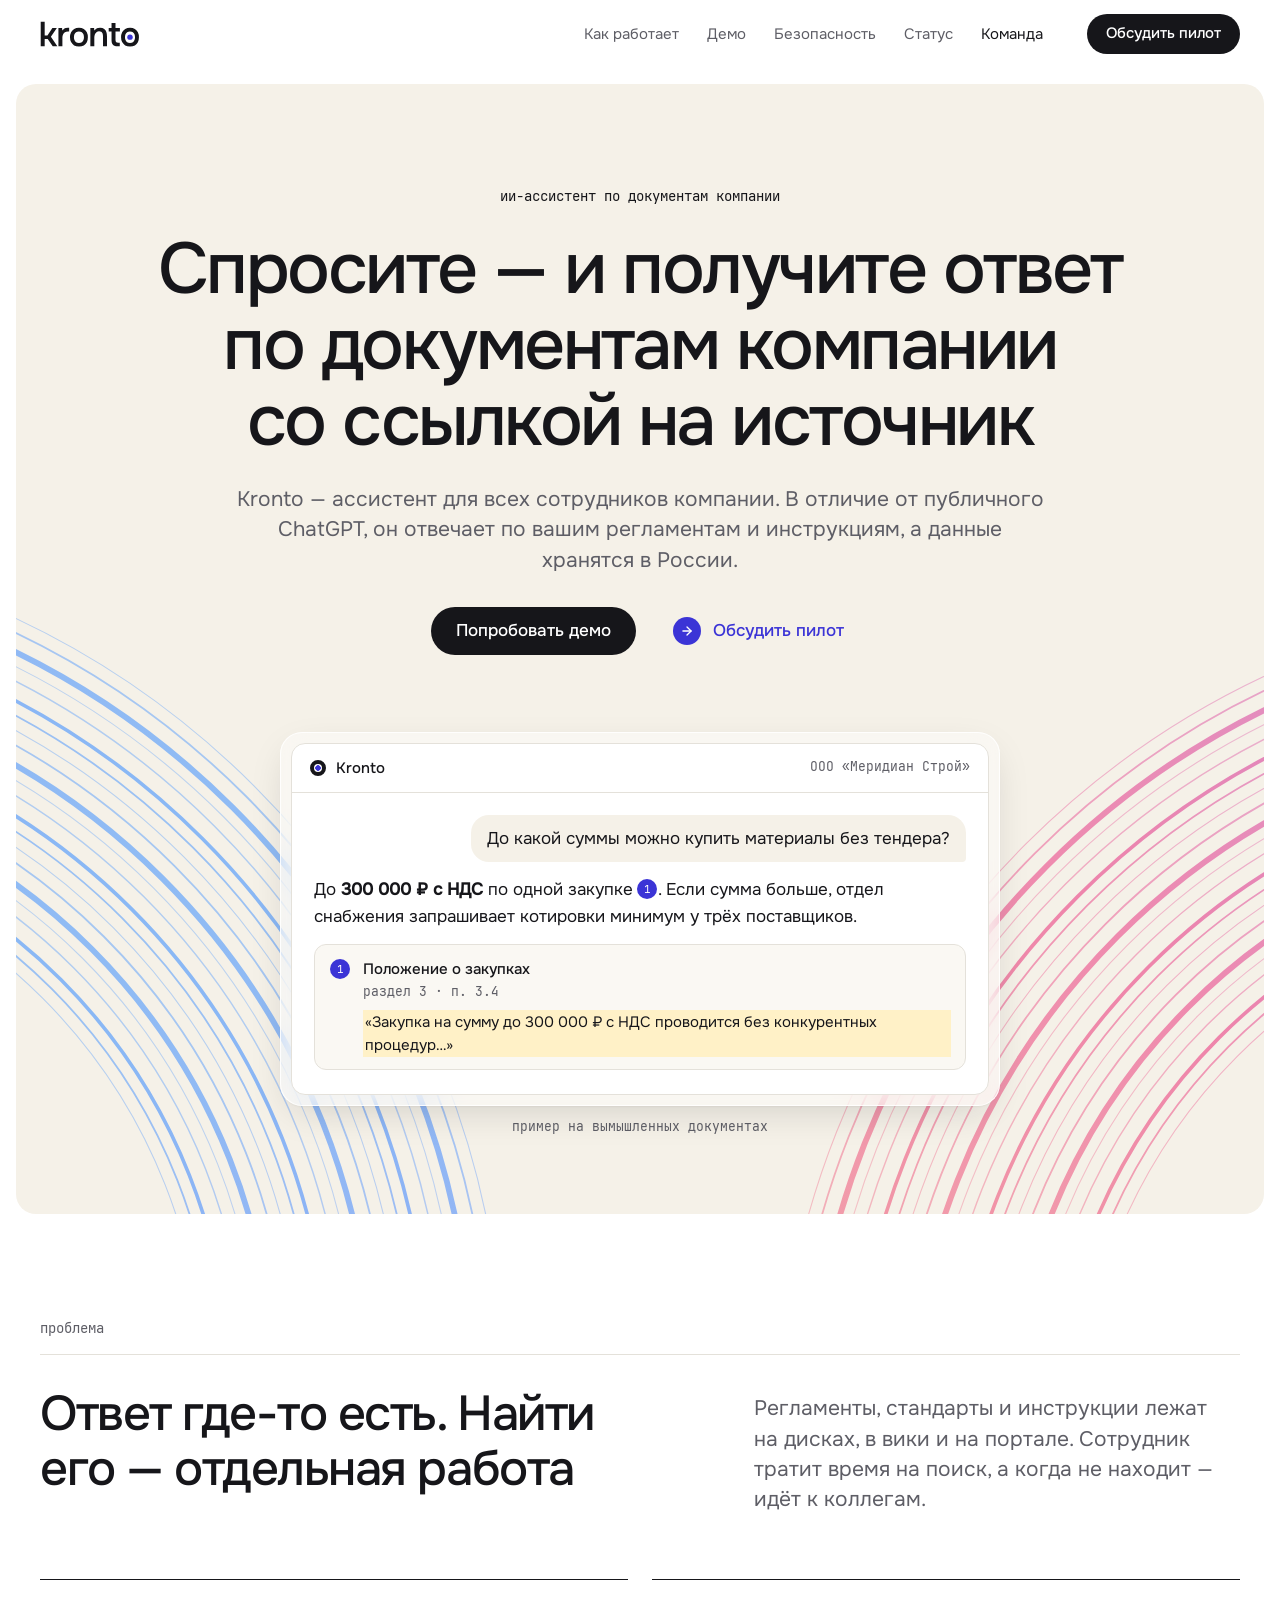
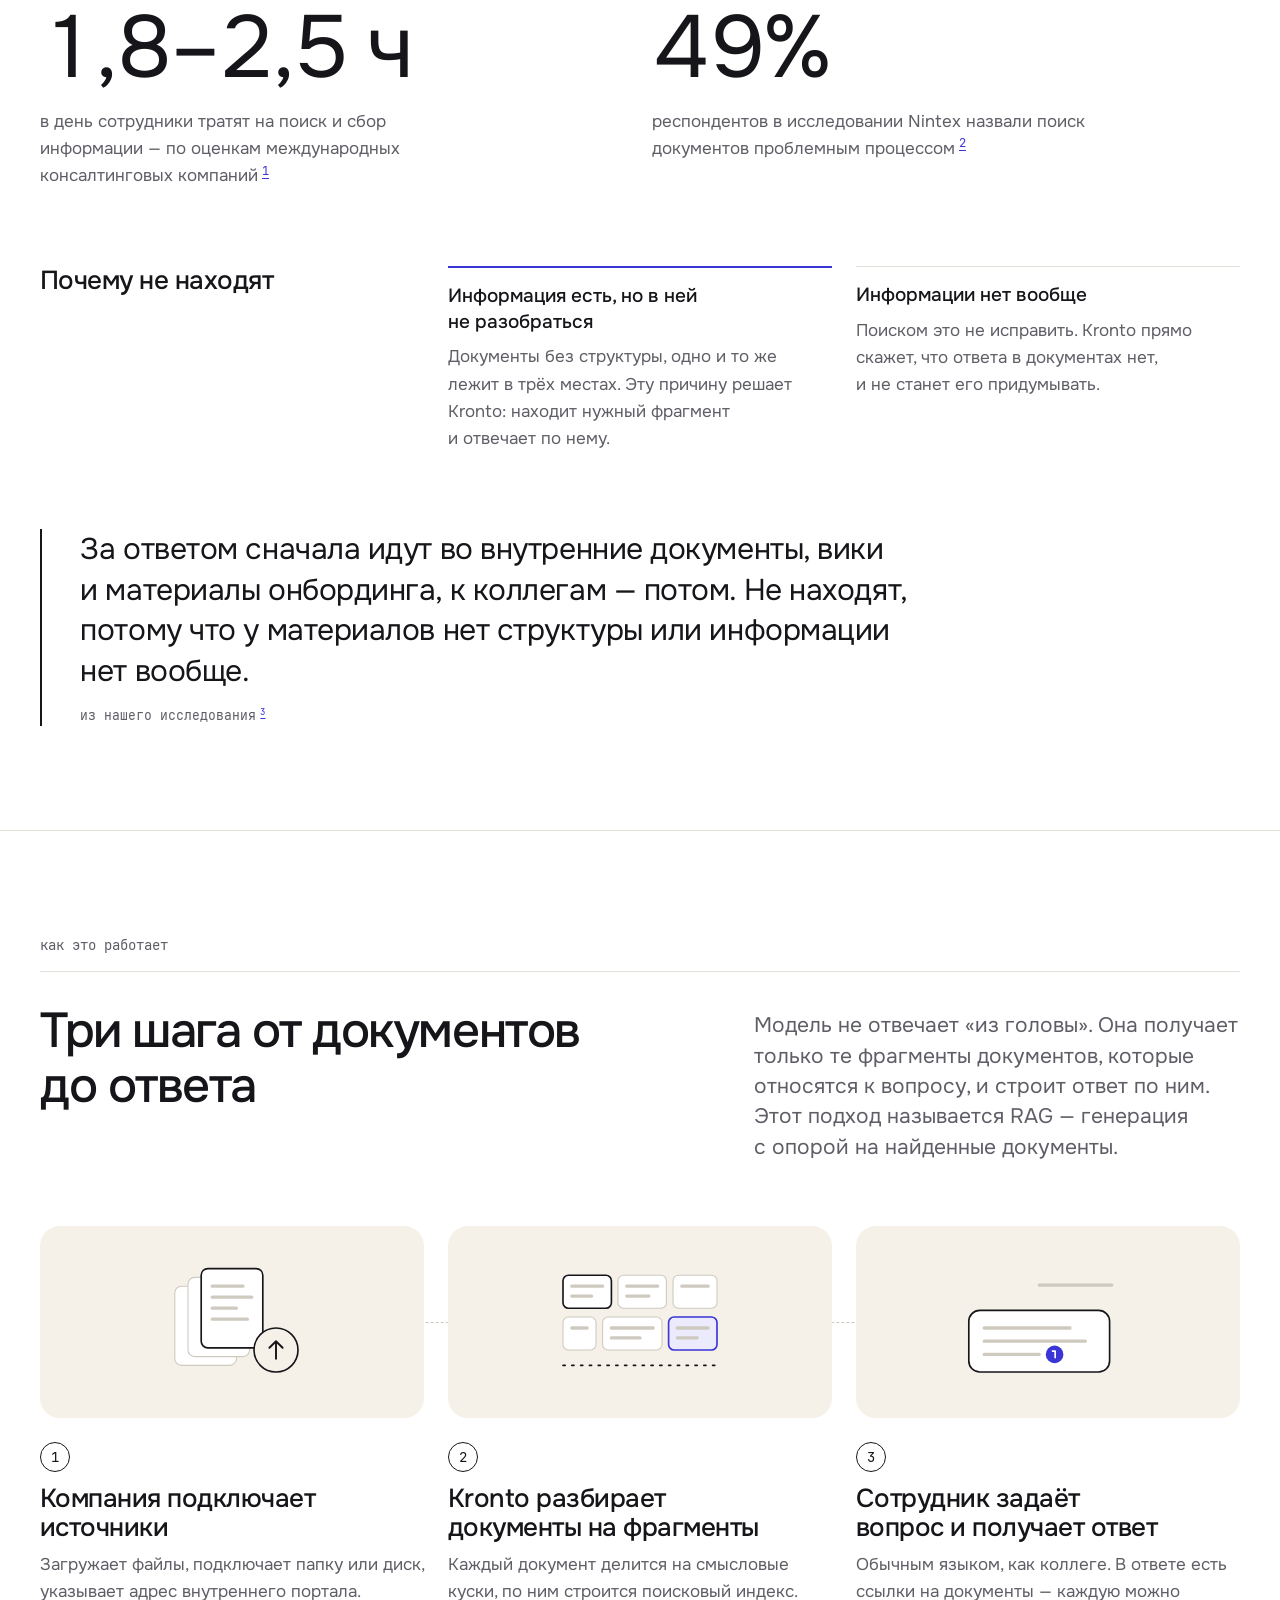
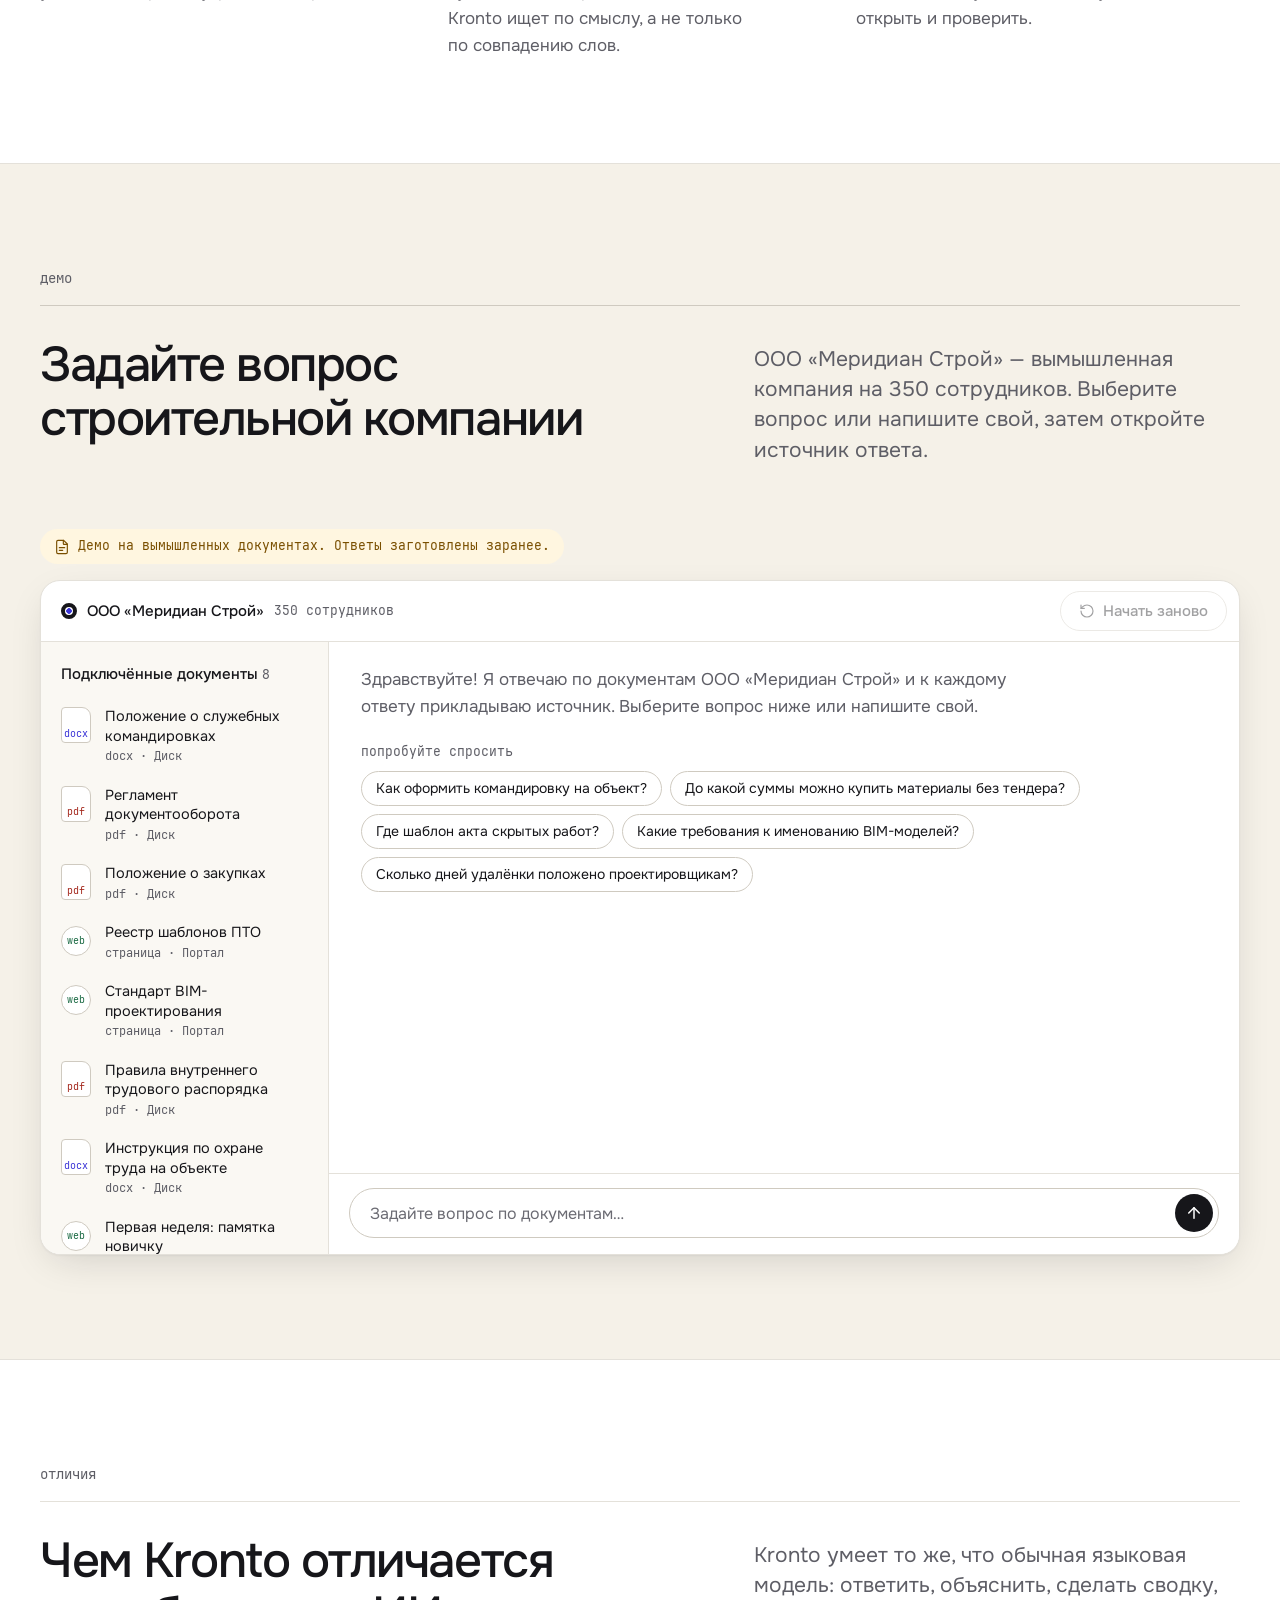
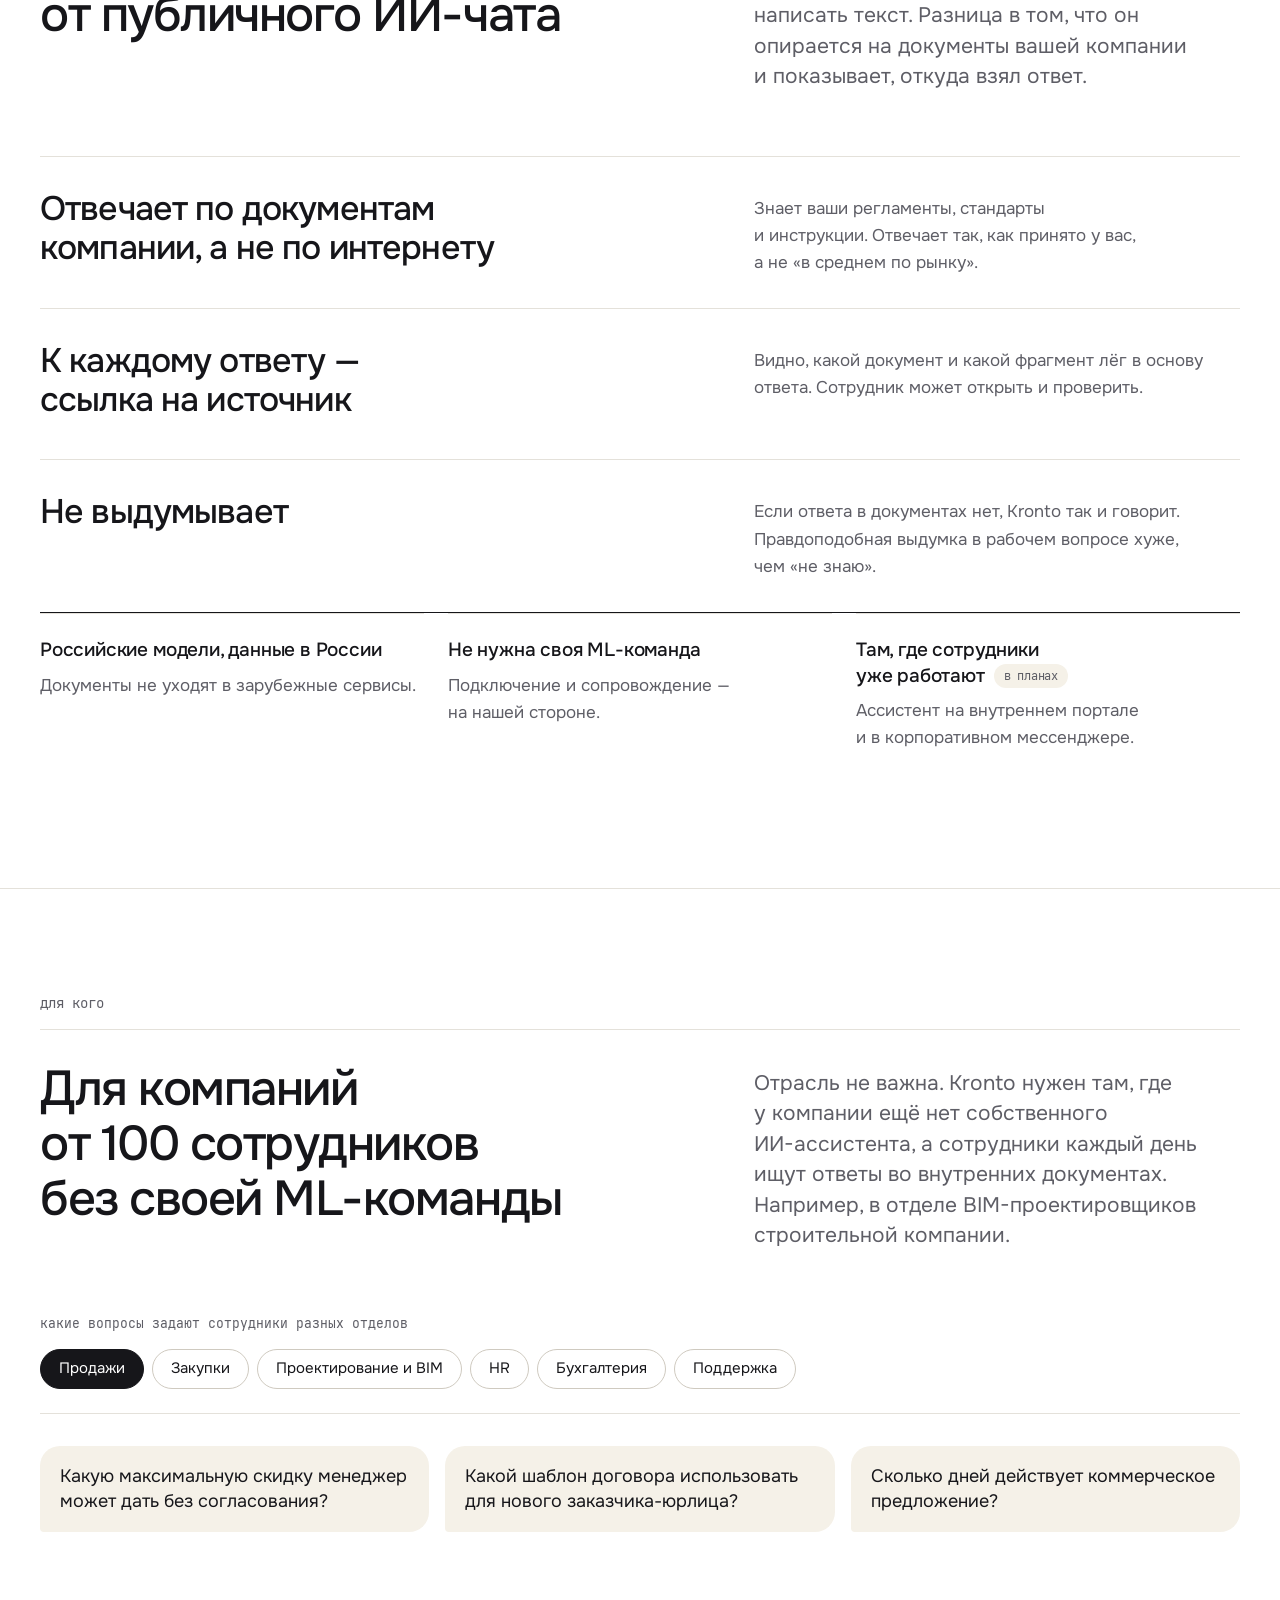
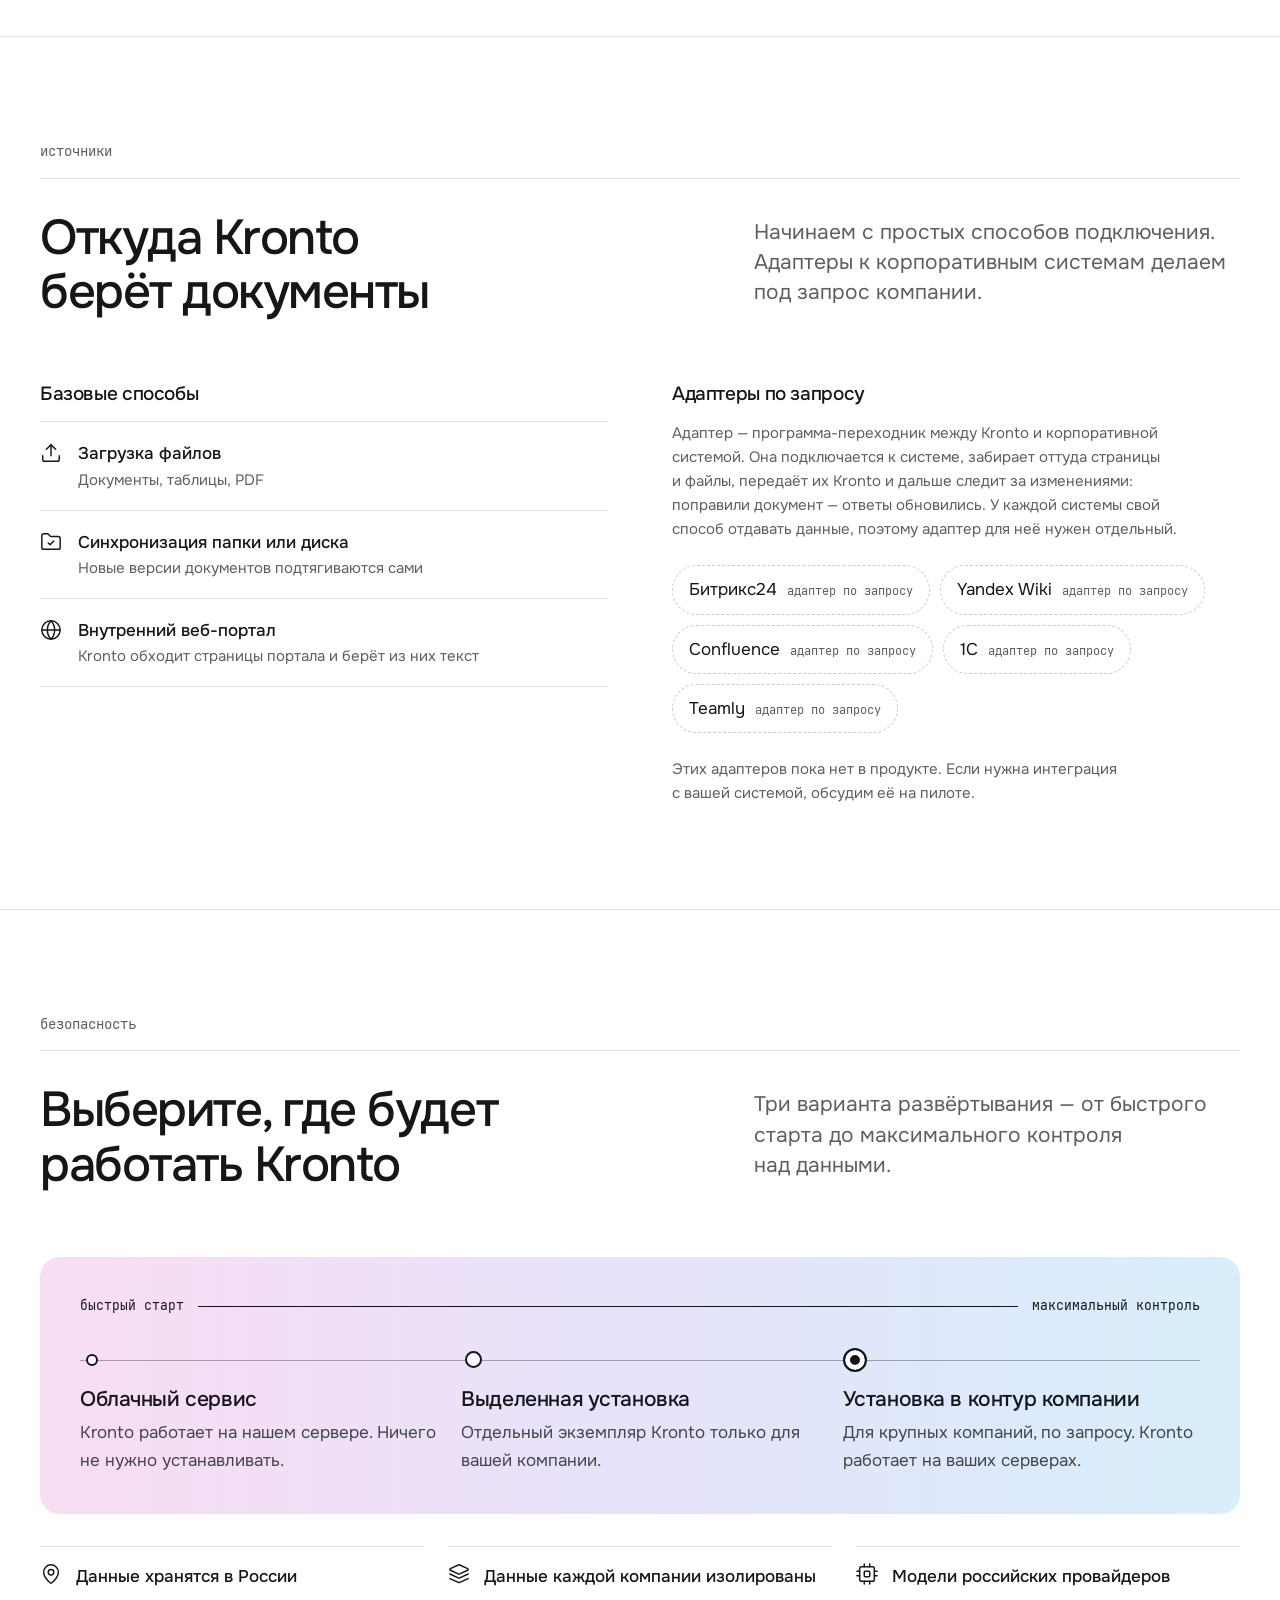
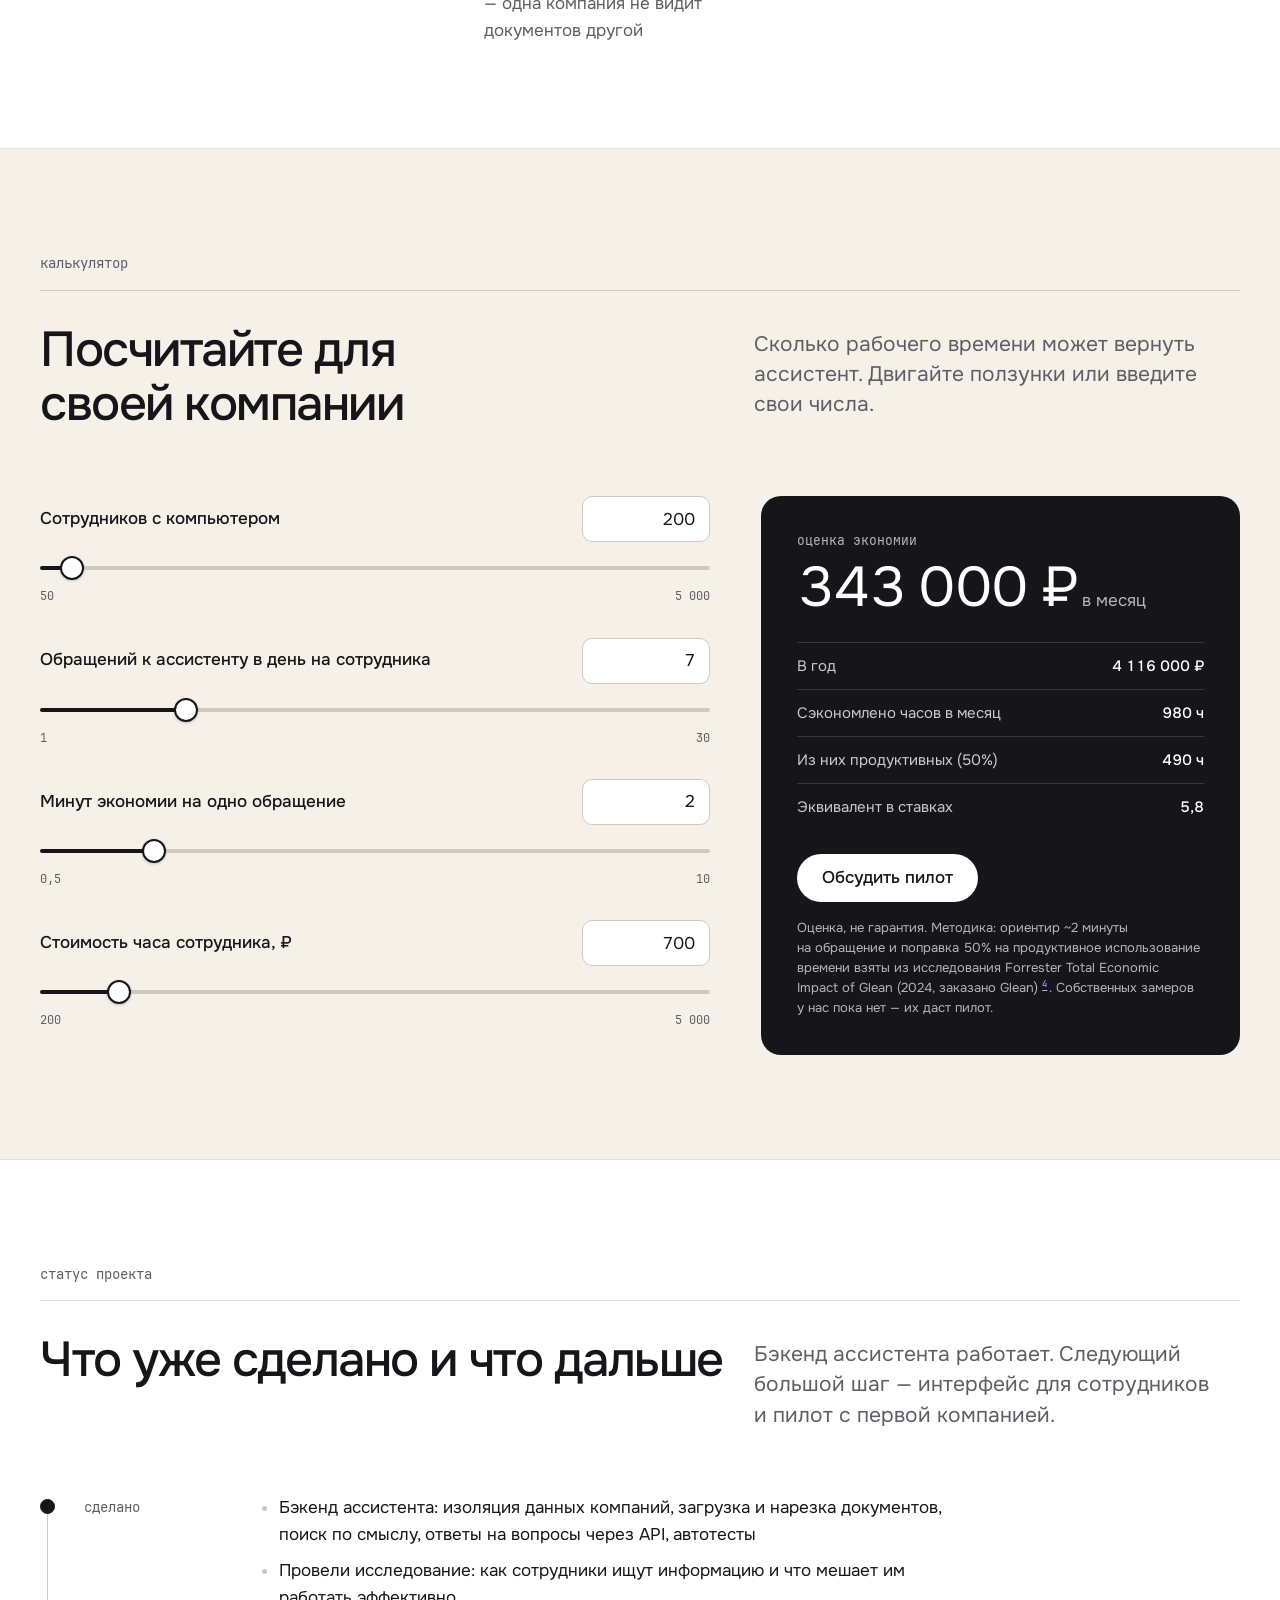
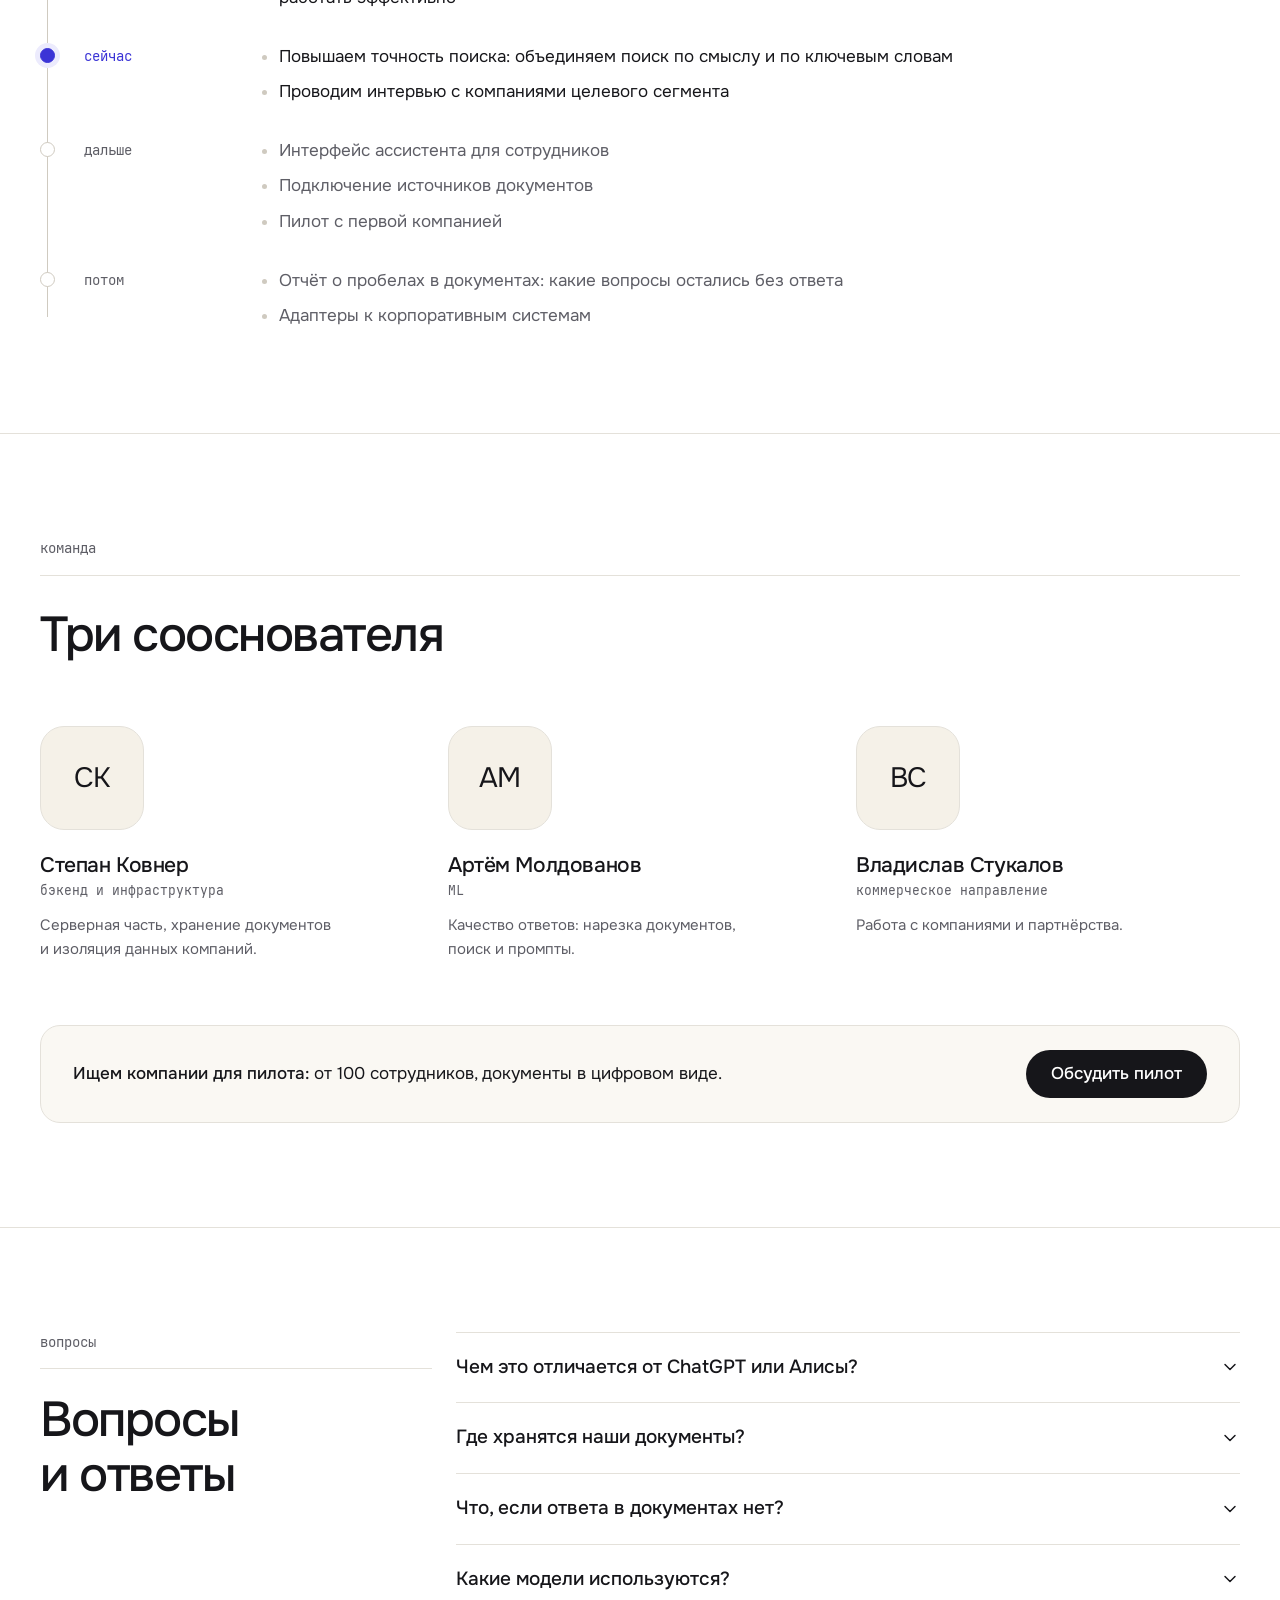
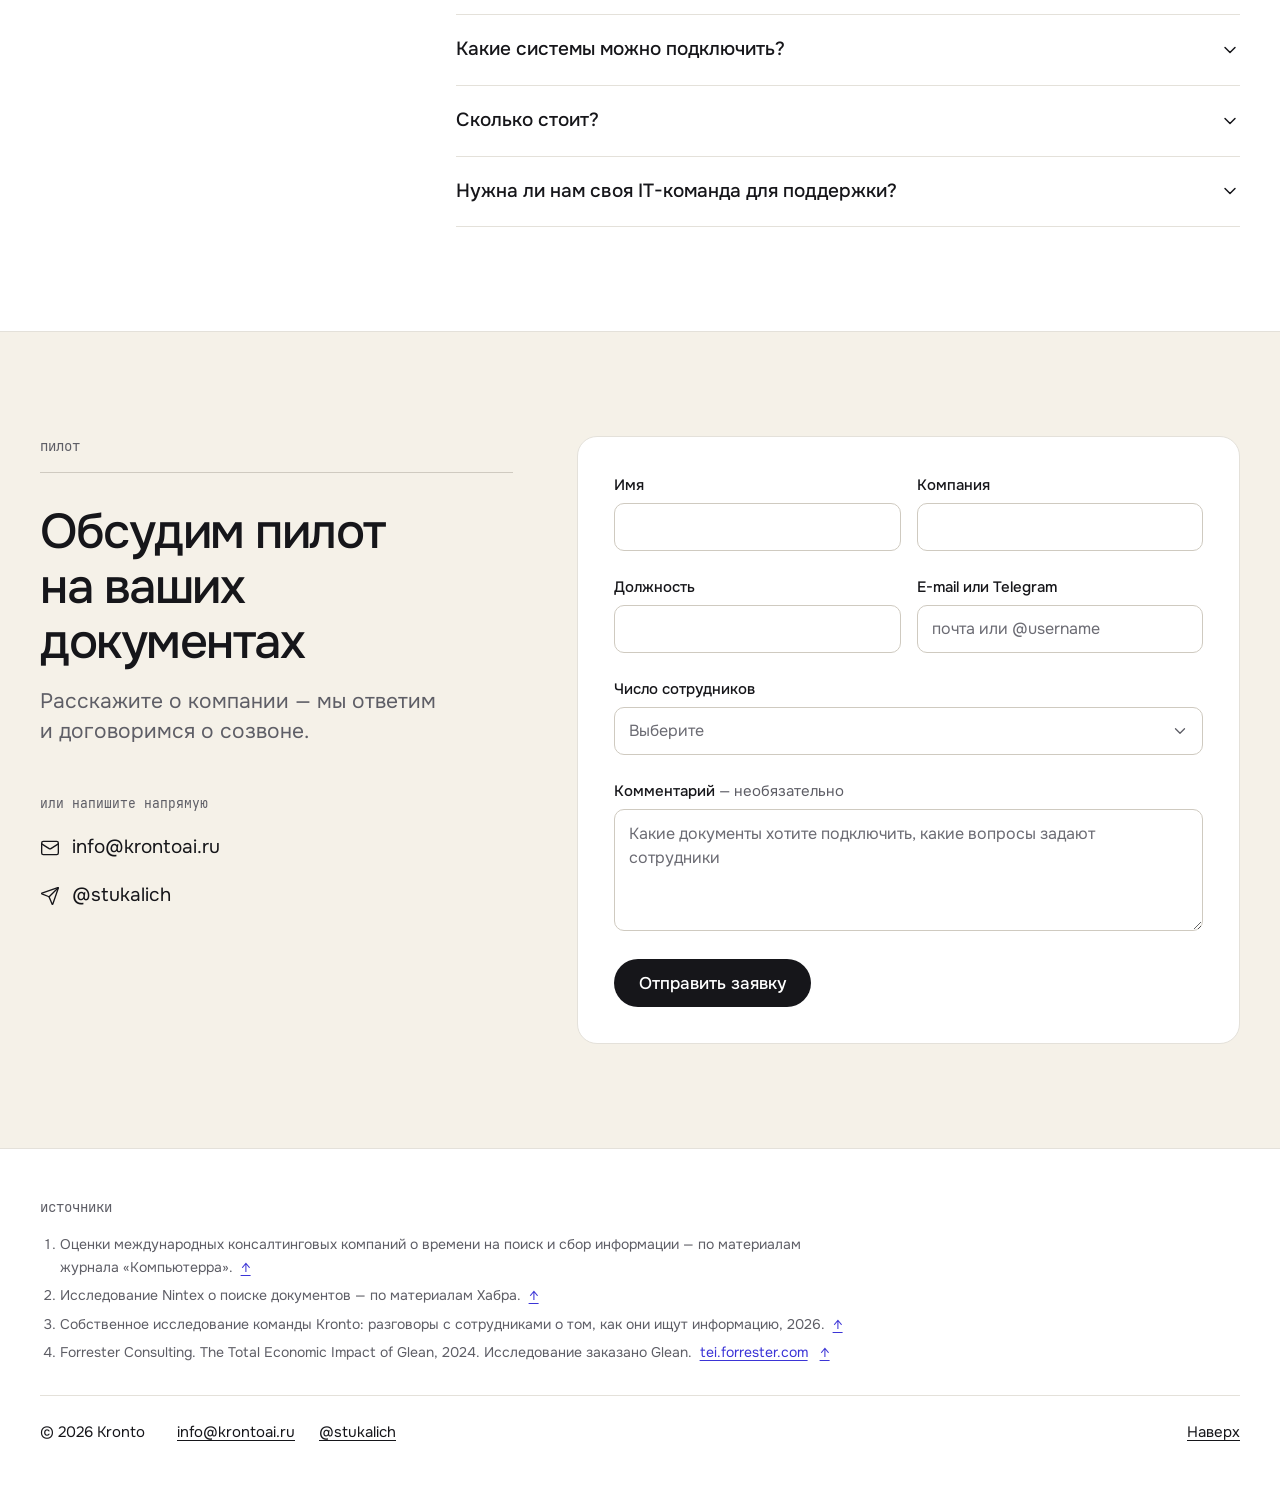
==== commit 7c2a5a96: "Подготовка демо-сайта к публикации на krontoai.ru - домен krontoai.ru в og-метатегах, robots.txt, si" ====
--- a/index.html
+++ b/index.html
@@ -7,21 +7,21 @@
   <meta name="description" content="Kronto отвечает сотрудникам на вопросы по внутренним документам компании и показывает источник. Если ответа в документах нет&nbsp;— прямо говорит об этом. Российские модели, данные в России.">
   <meta name="theme-color" content="#f5f1e8">
 
-  <!-- Open Graph / Telegram. Замените [домен] на реальный домен -->
+  <!-- Open Graph / Telegram. Домен: krontoai.ru -->
   <meta property="og:type" content="website">
   <meta property="og:locale" content="ru_RU">
   <meta property="og:site_name" content="Kronto">
   <meta property="og:title" content="Kronto&nbsp;— ИИ-ассистент по документам компании">
   <meta property="og:description" content="Сотрудник спрашивает&nbsp;— Kronto отвечает по документам компании со ссылкой на источник. Попробуйте демо.">
-  <meta property="og:url" content="https://[домен]/">
-  <meta property="og:image" content="https://[домен]/assets/img/og-image.png">
+  <meta property="og:url" content="https://krontoai.ru/">
+  <meta property="og:image" content="https://krontoai.ru/assets/img/og-image.png">
   <meta property="og:image:width" content="1200">
   <meta property="og:image:height" content="630">
   <meta property="og:image:alt" content="Kronto&nbsp;— ответы по документам компании со ссылкой на источник">
   <meta name="twitter:card" content="summary_large_image">
   <meta name="twitter:title" content="Kronto&nbsp;— ИИ-ассистент по документам компании">
   <meta name="twitter:description" content="Сотрудник спрашивает&nbsp;— Kronto отвечает по документам компании со ссылкой на источник.">
-  <meta name="twitter:image" content="https://[домен]/assets/img/og-image.png">
+  <meta name="twitter:image" content="https://krontoai.ru/assets/img/og-image.png">
 
   <link rel="icon" href="assets/img/favicon.svg?v=1" type="image/svg+xml">
   <link rel="apple-touch-icon" href="assets/img/apple-touch-icon.png?v=1">
@@ -571,7 +571,7 @@
     <!-- ═════════ 5.11 Тарифы ═════════
          Чтобы скрыть секцию вместе с пунктом меню, добавьте атрибут hidden:
          <section class="section" id="pricing" hidden ...>&nbsp;— пункт «Тарифы» в шапке спрячется сам. -->
-    <section class="section" id="pricing" aria-labelledby="pricing-title">
+    <section class="section" id="pricing" hidden aria-labelledby="pricing-title">
       <div class="container">
         <header class="section-head">
           <p class="mono section-label">тарифы</p>
@@ -819,10 +819,10 @@
       <section class="footnotes" aria-labelledby="fn-title">
         <h2 class="footnotes__title mono" id="fn-title">источники</h2>
         <ol>
-          <li id="fn-1">Оценки международных консалтинговых компаний о&nbsp;времени на&nbsp;поиск и&nbsp;сбор информации: [источник, год, ссылка]. <a href="#fnref-1" aria-label="Вернуться к тексту">↑</a></li>
-          <li id="fn-2">Nintex, [название исследования, год, ссылка]. <a href="#fnref-2" aria-label="Вернуться к тексту">↑</a></li>
+          <li id="fn-1">Оценки международных консалтинговых компаний о&nbsp;времени на&nbsp;поиск и&nbsp;сбор информации&nbsp;— по&nbsp;материалам журнала «Компьютерра». <a href="#fnref-1" aria-label="Вернуться к тексту">↑</a></li>
+          <li id="fn-2">Исследование Nintex о&nbsp;поиске документов&nbsp;— по&nbsp;материалам Хабра. <a href="#fnref-2" aria-label="Вернуться к тексту">↑</a></li>
           <li id="fn-3">Собственное исследование команды Kronto: разговоры с сотрудниками о&nbsp;том, как они ищут информацию, 2026. <a href="#fnref-3" aria-label="Вернуться к тексту">↑</a></li>
-          <li id="fn-4">Forrester Consulting. The Total Economic Impact of&nbsp;Glean, 2024. Исследование заказано Glean. [ссылка] <a href="#fnref-4" aria-label="Вернуться к тексту">↑</a></li>
+          <li id="fn-4">Forrester Consulting. The Total Economic Impact of&nbsp;Glean, 2024. Исследование заказано Glean. <a href="https://tei.forrester.com/go/Glean/workAIplatform/docs/TheTEIofGlean.pdf" rel="noopener" target="_blank">tei.forrester.com</a> <a href="#fnref-4" aria-label="Вернуться к тексту">↑</a></li>
         </ol>
       </section>
 
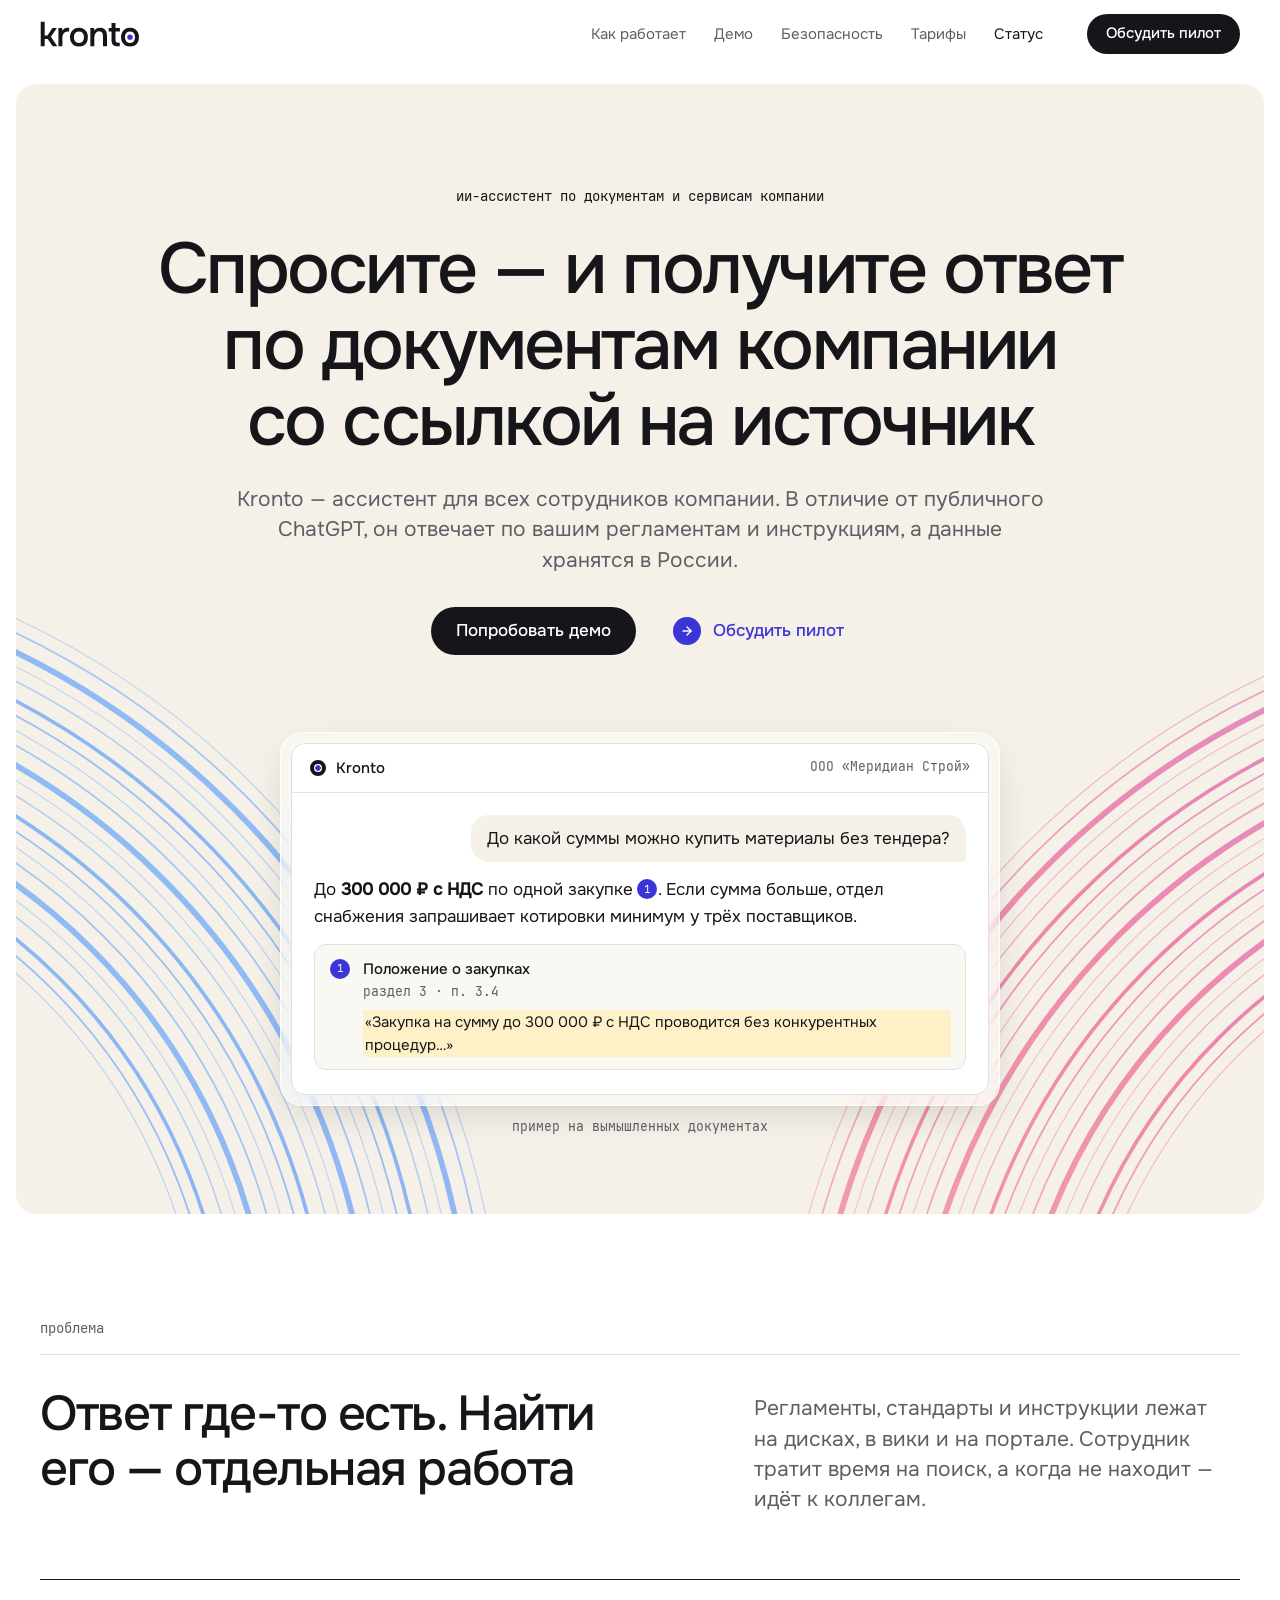
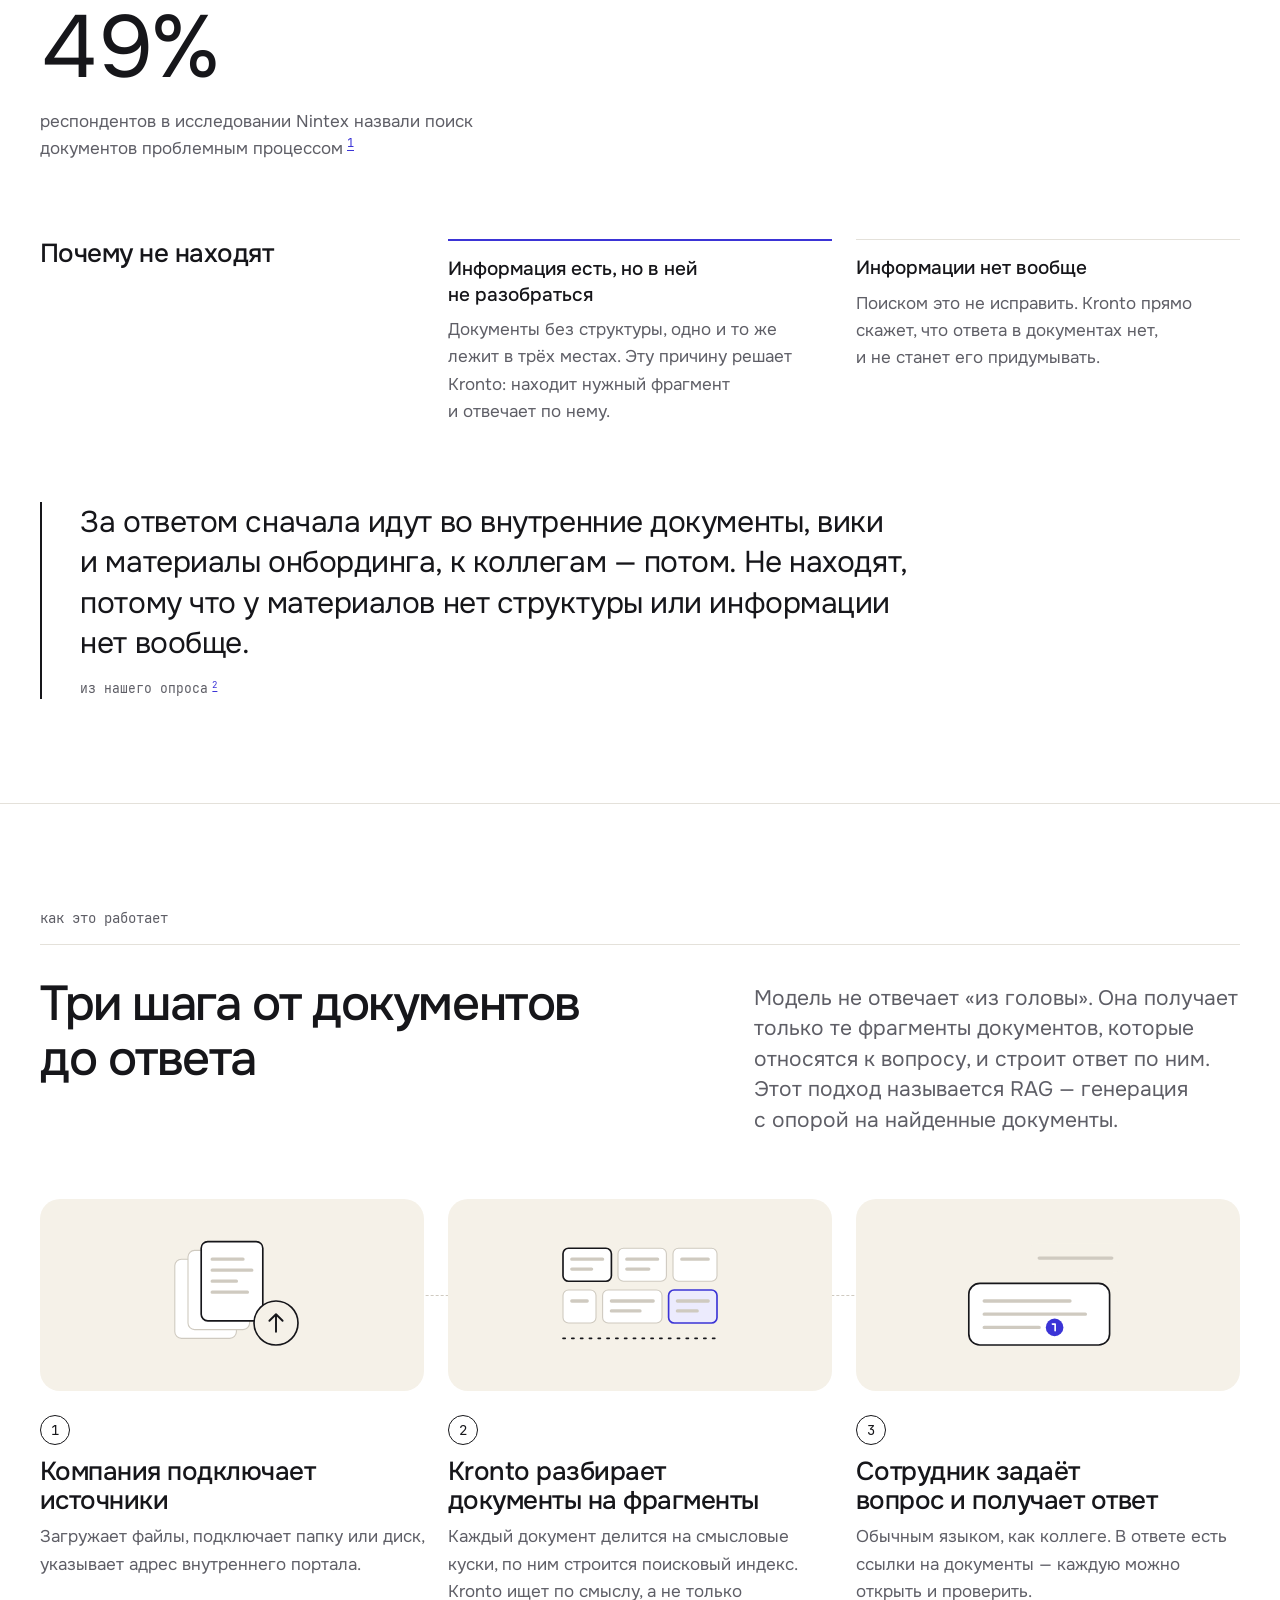
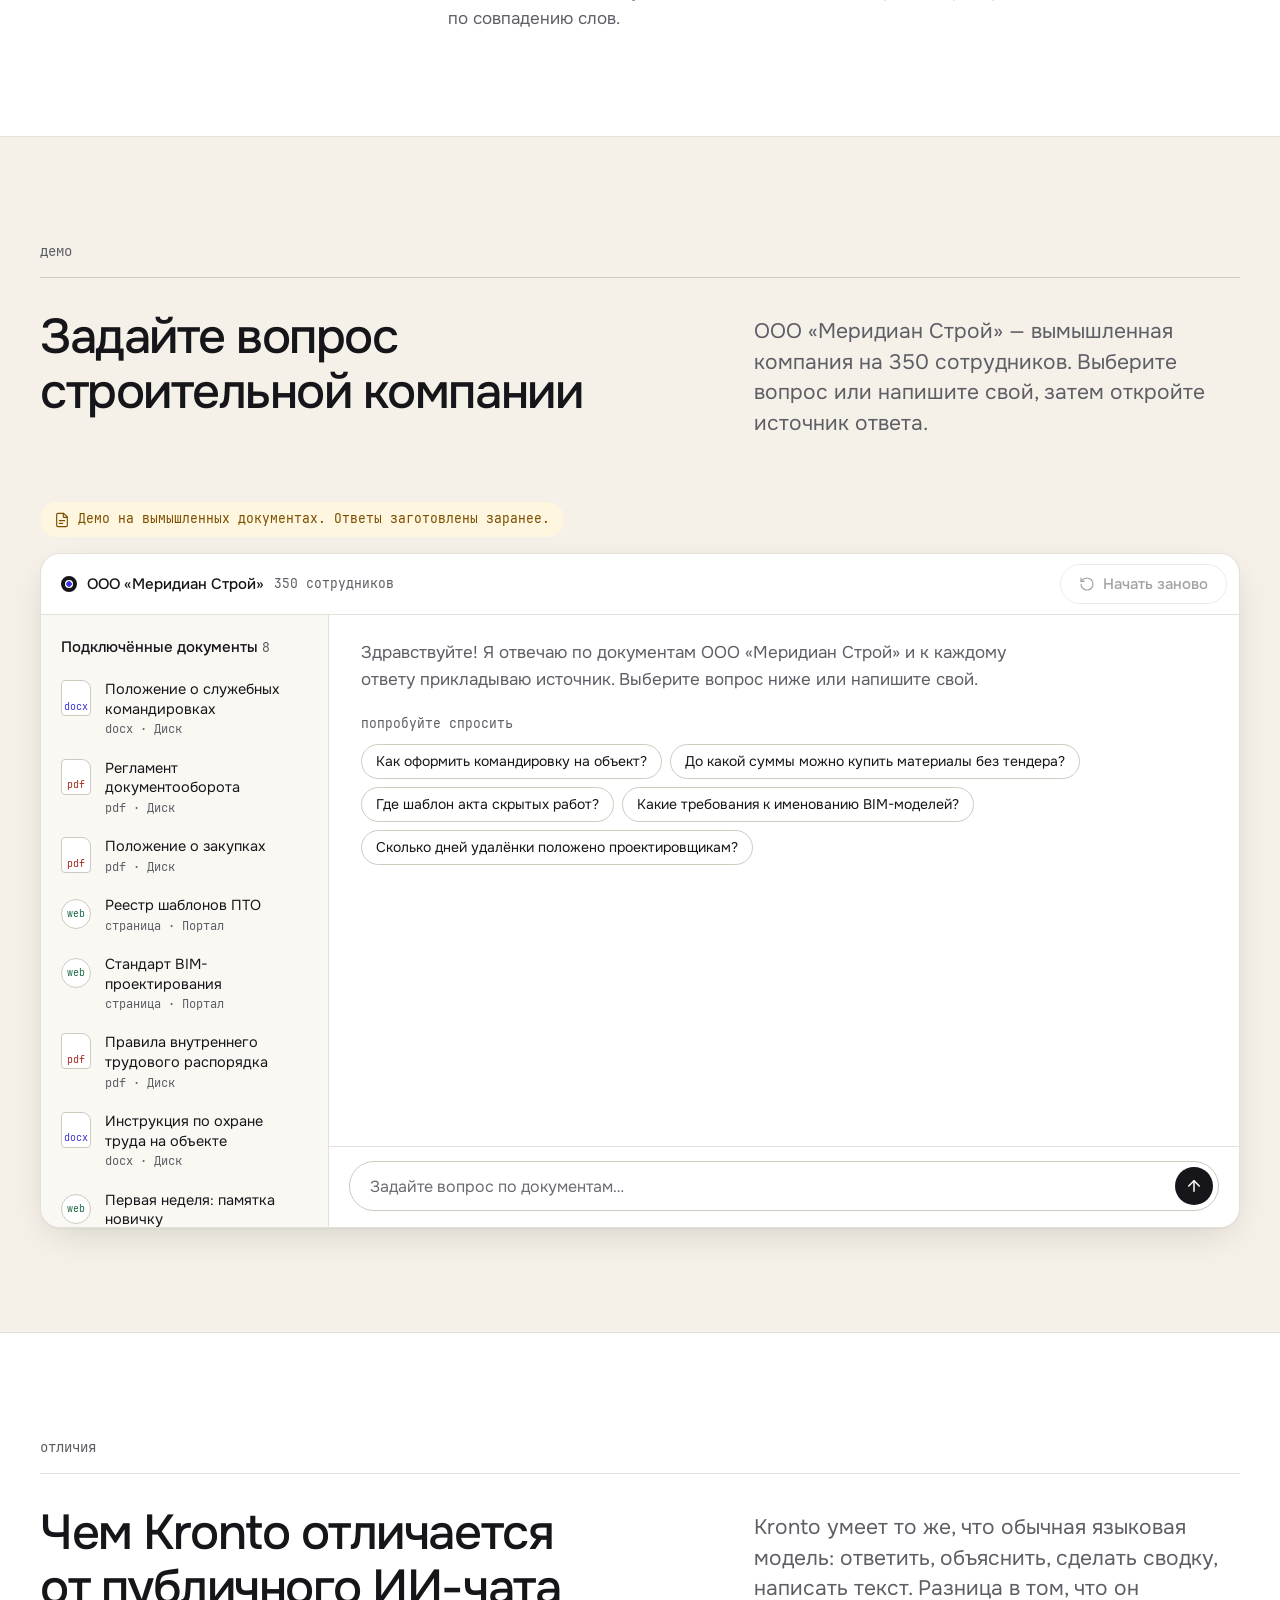
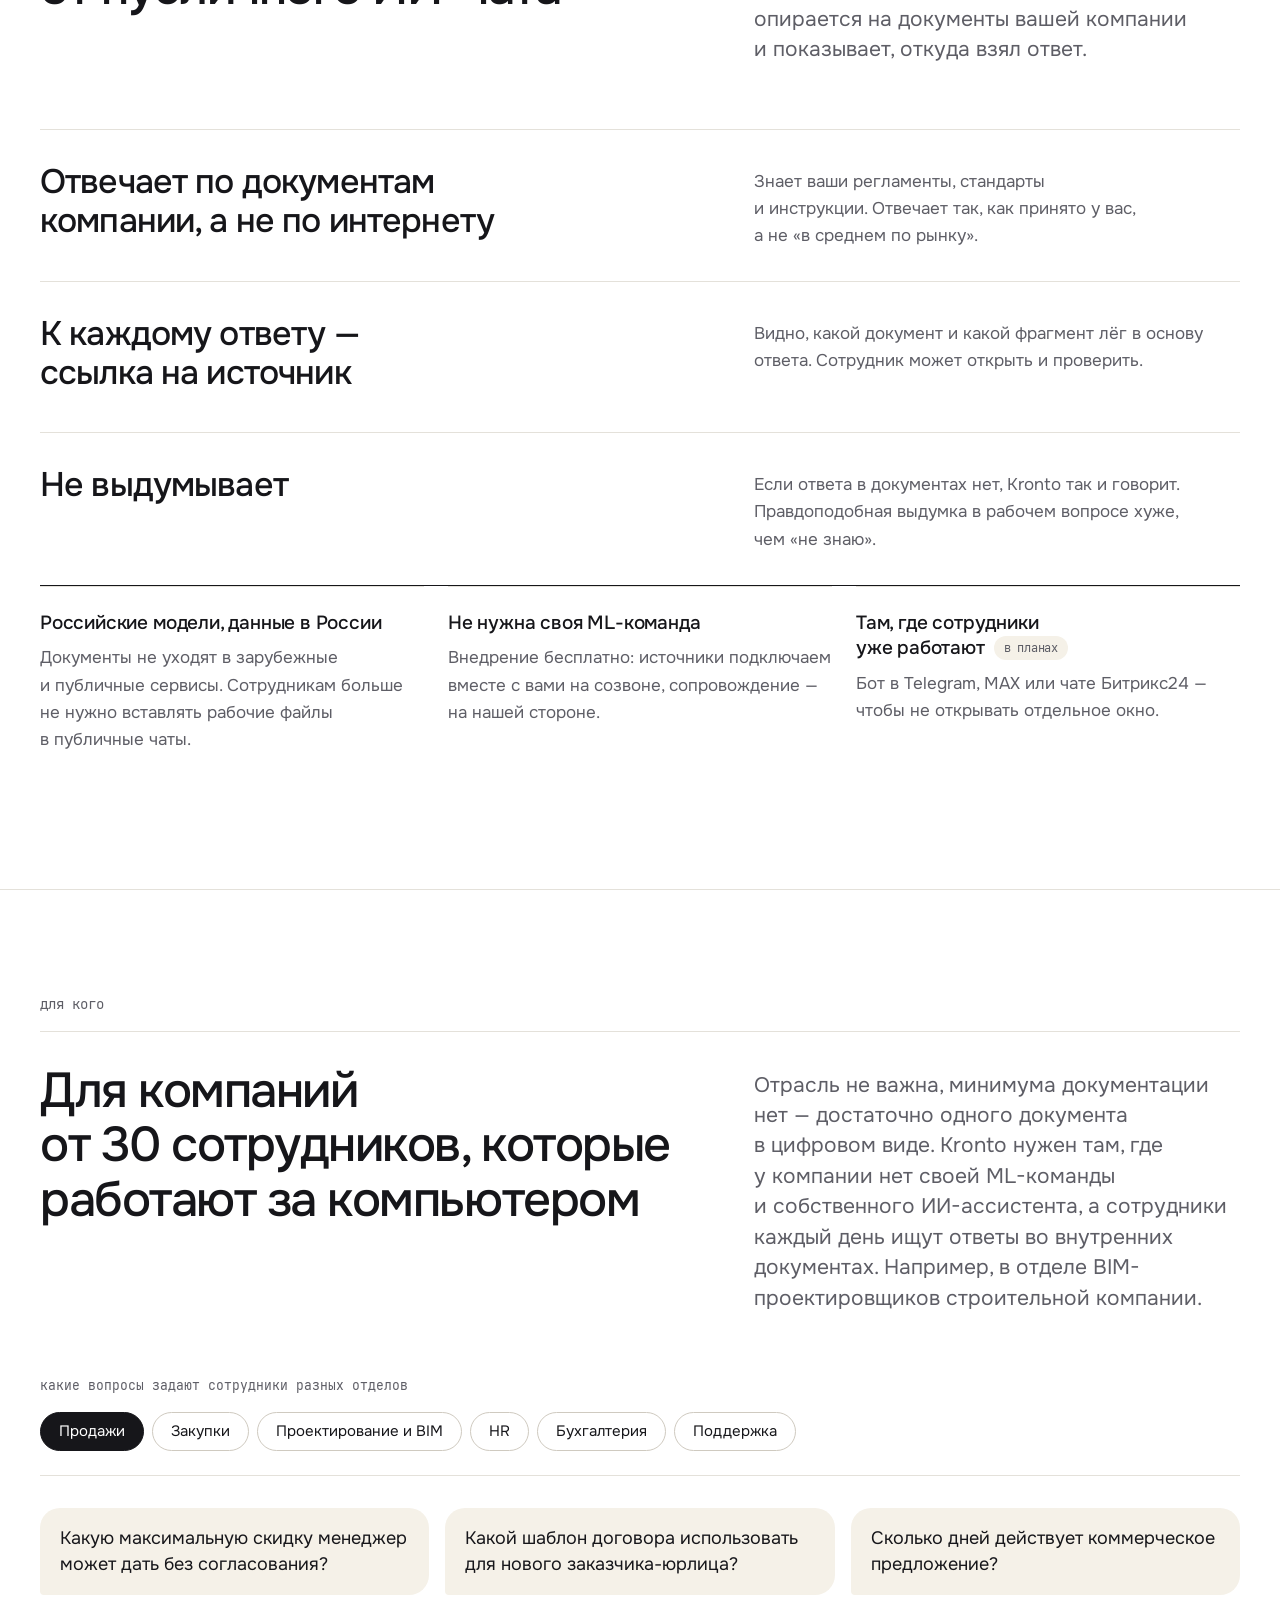
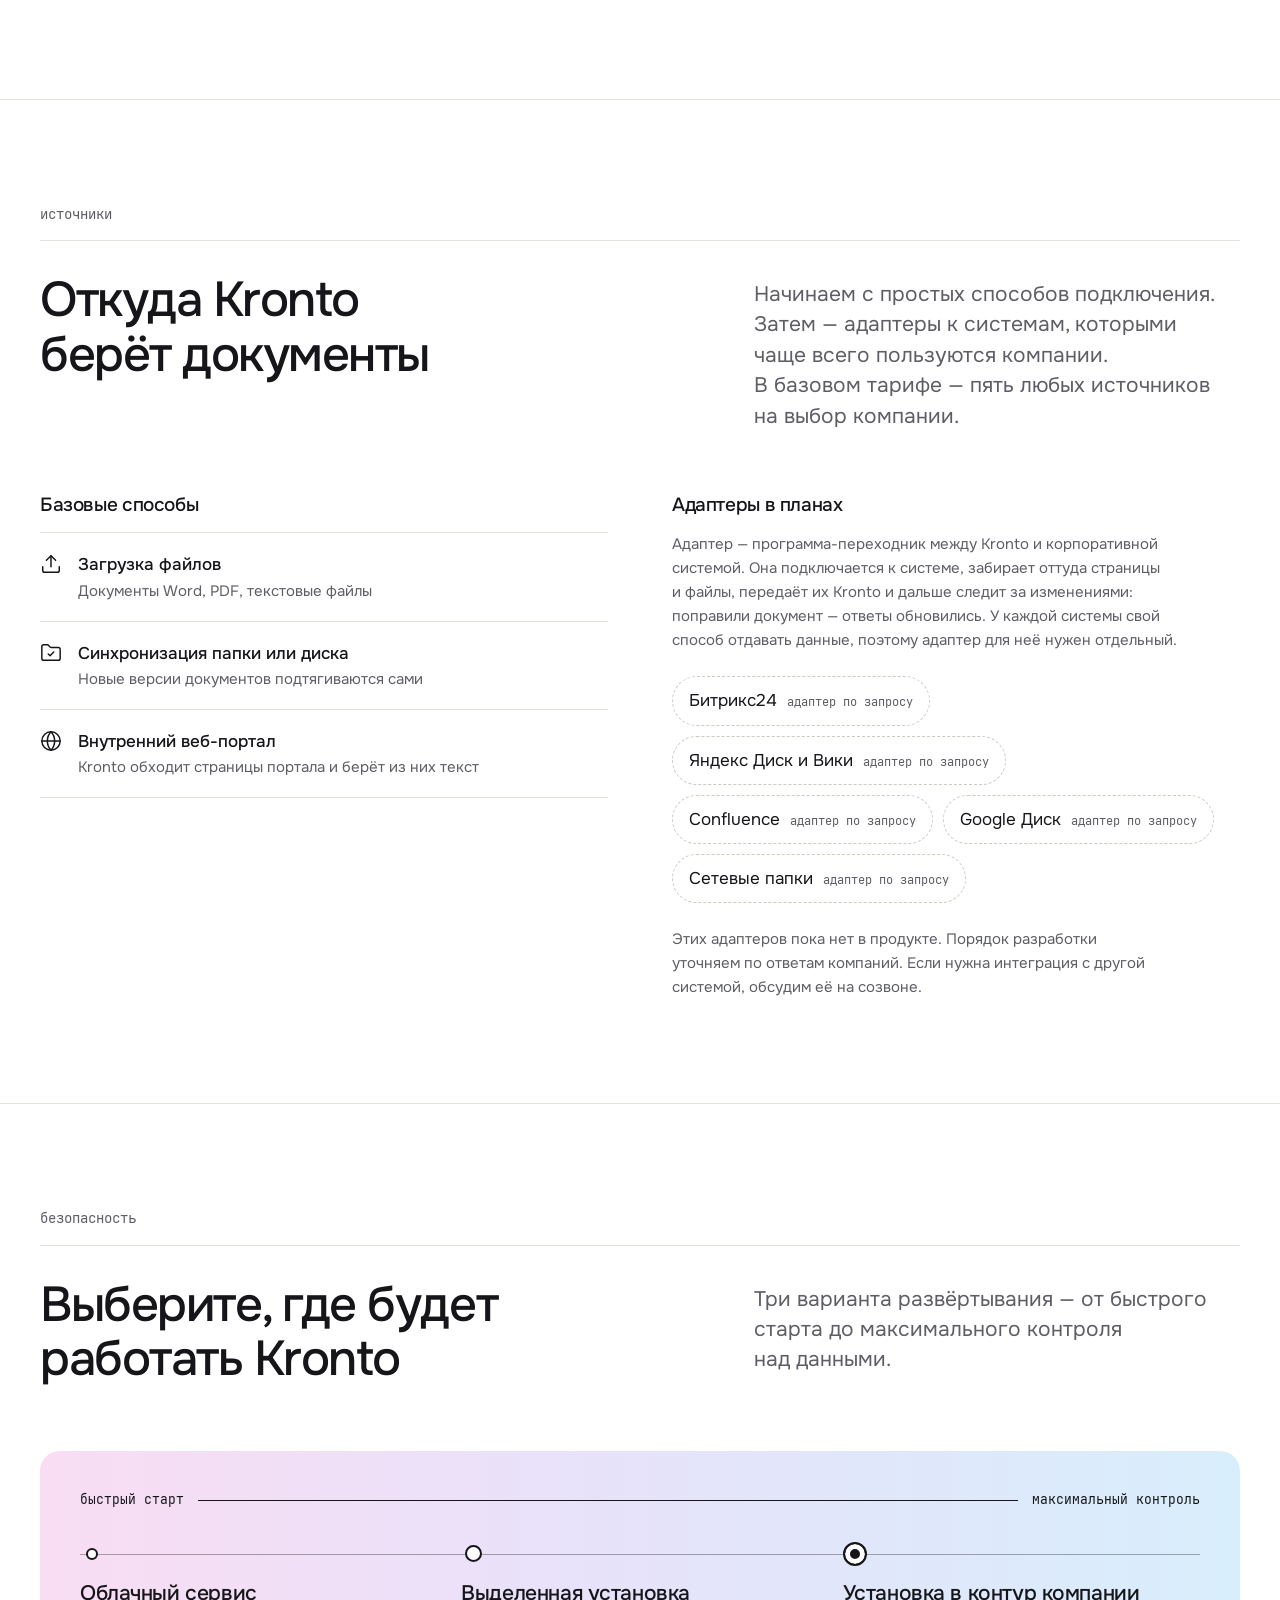
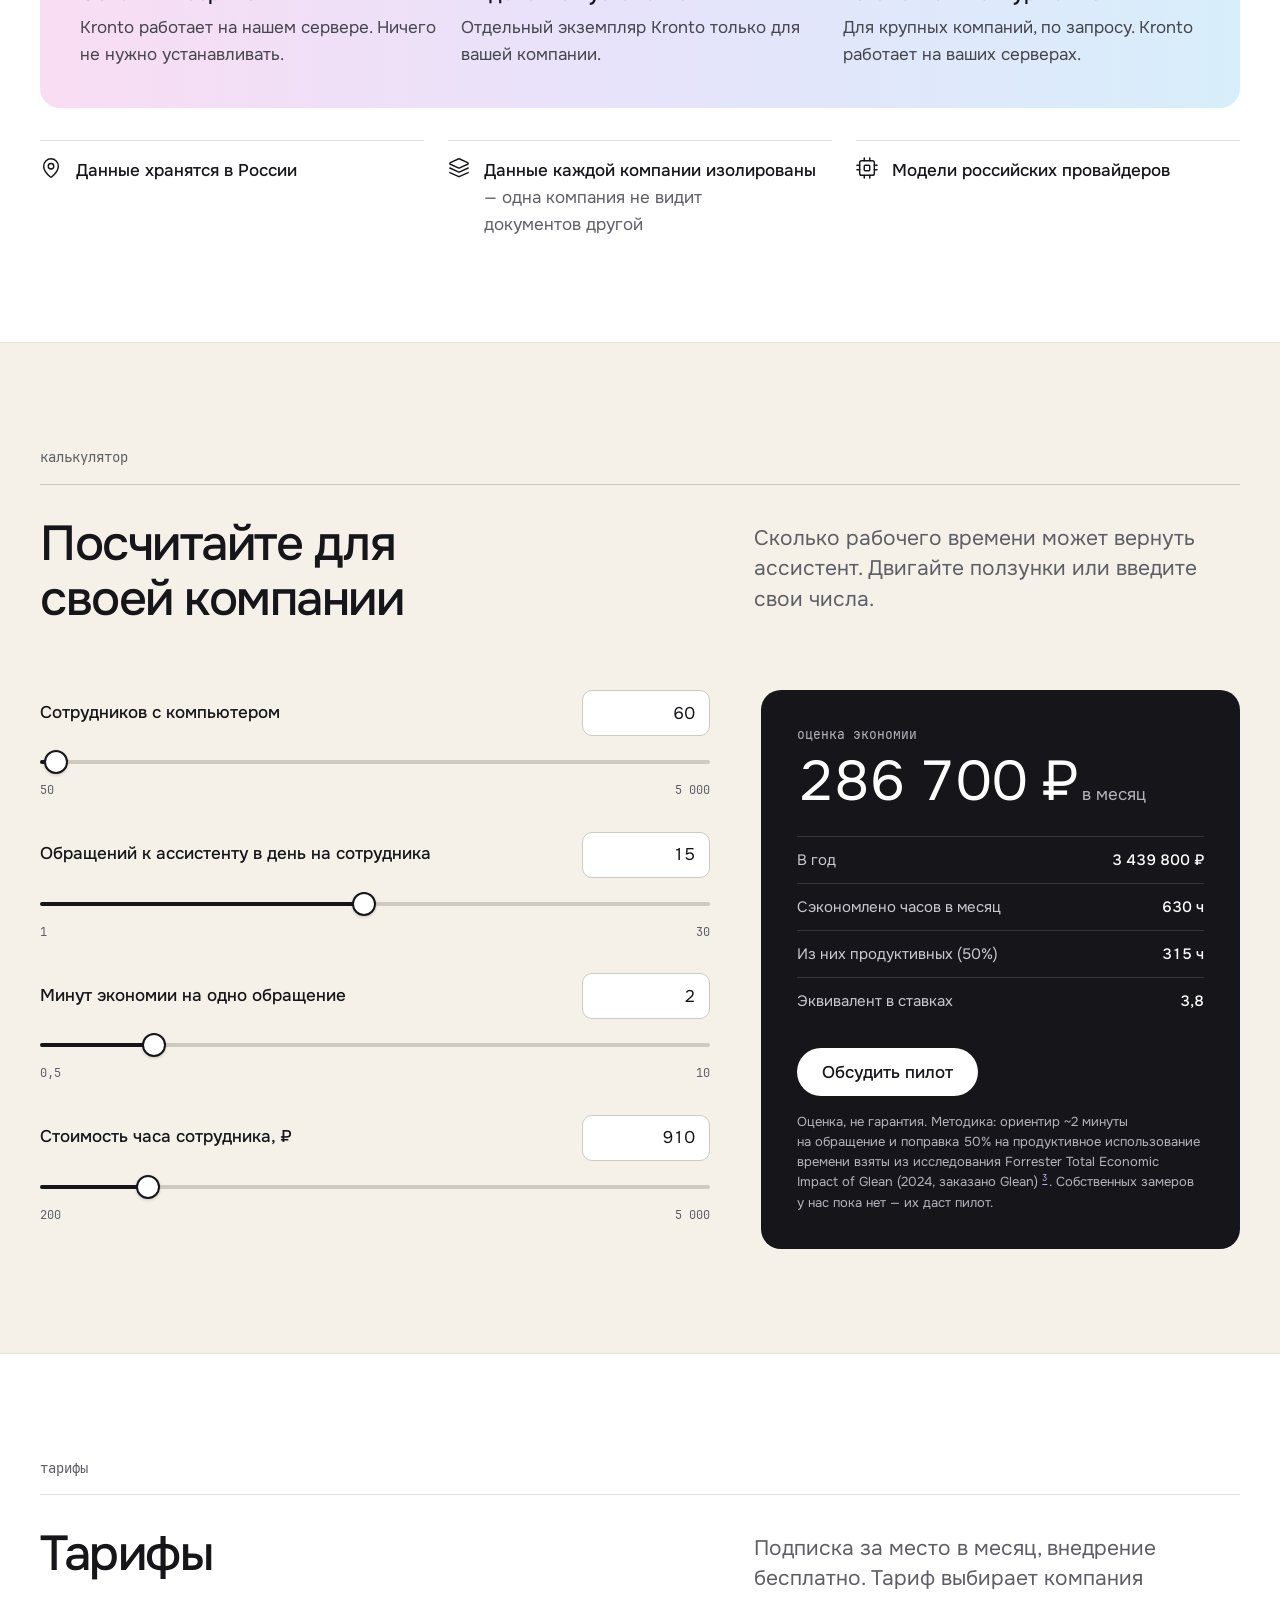
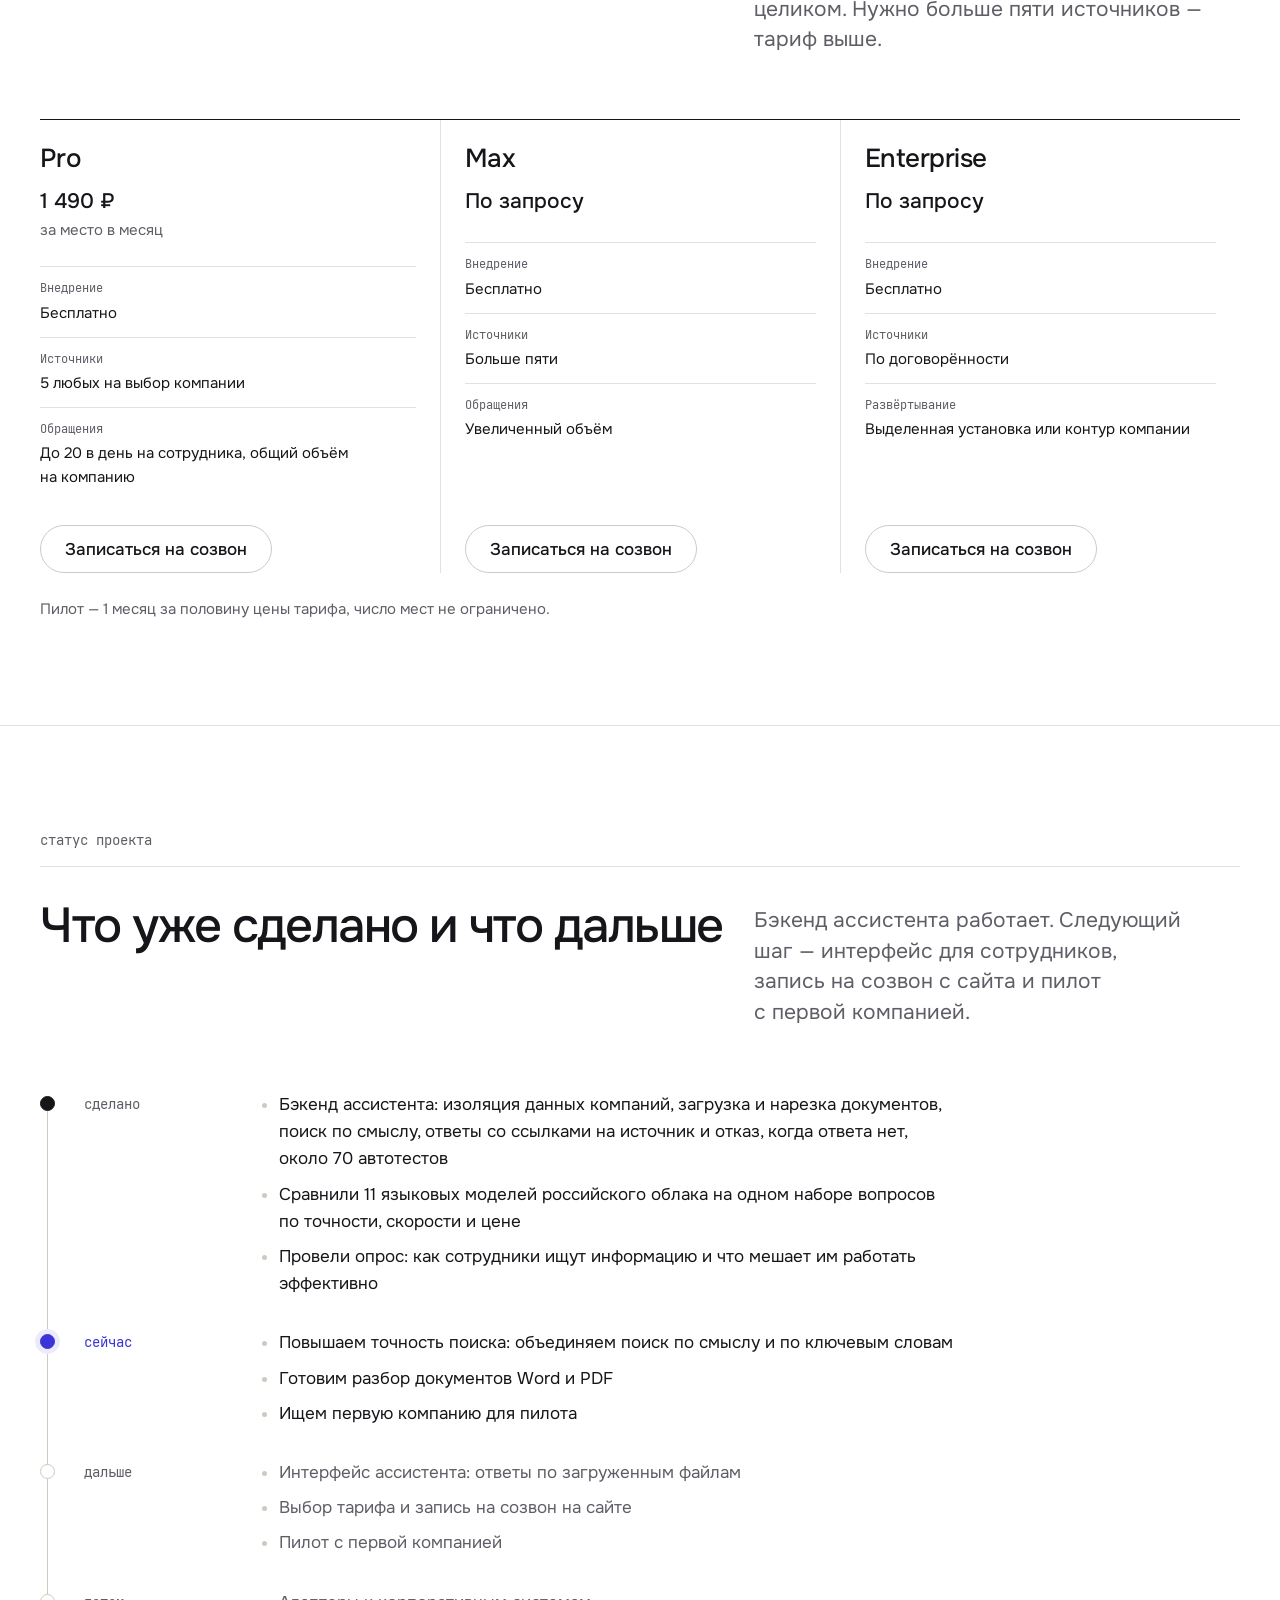
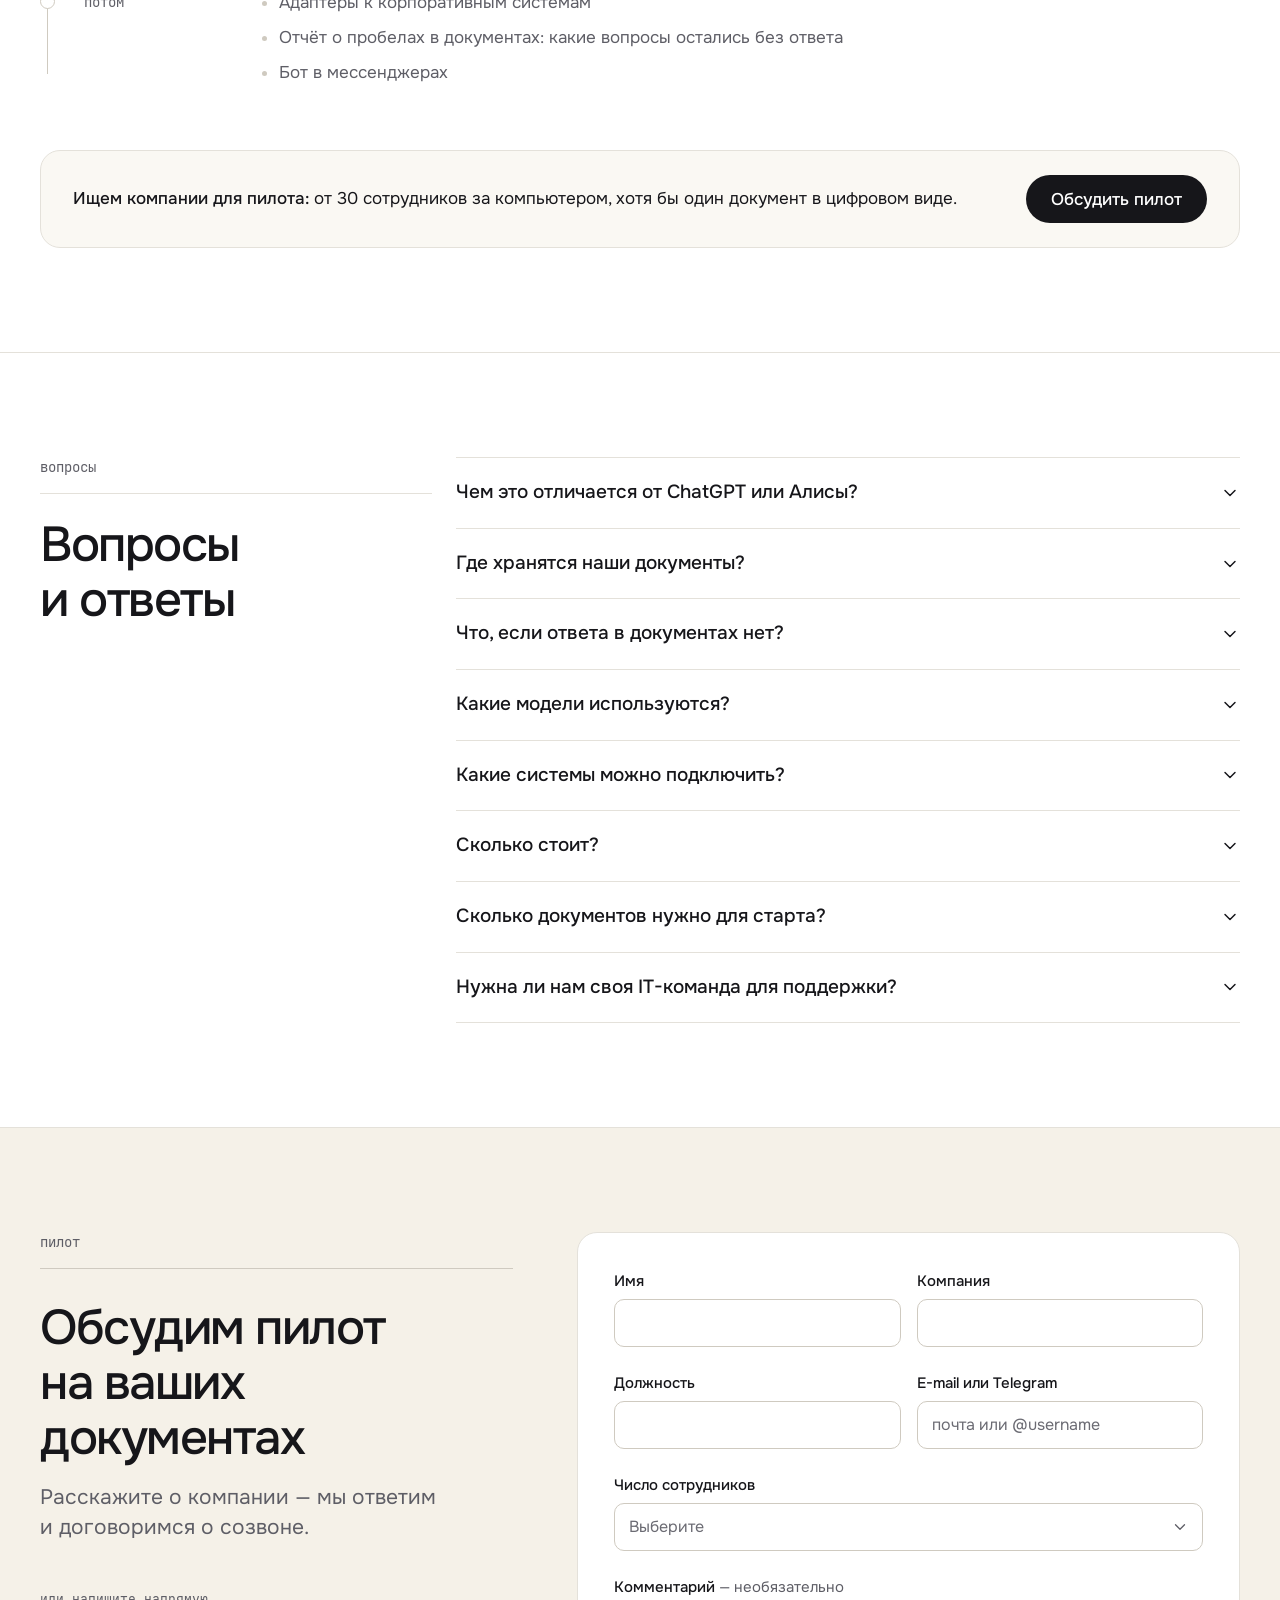
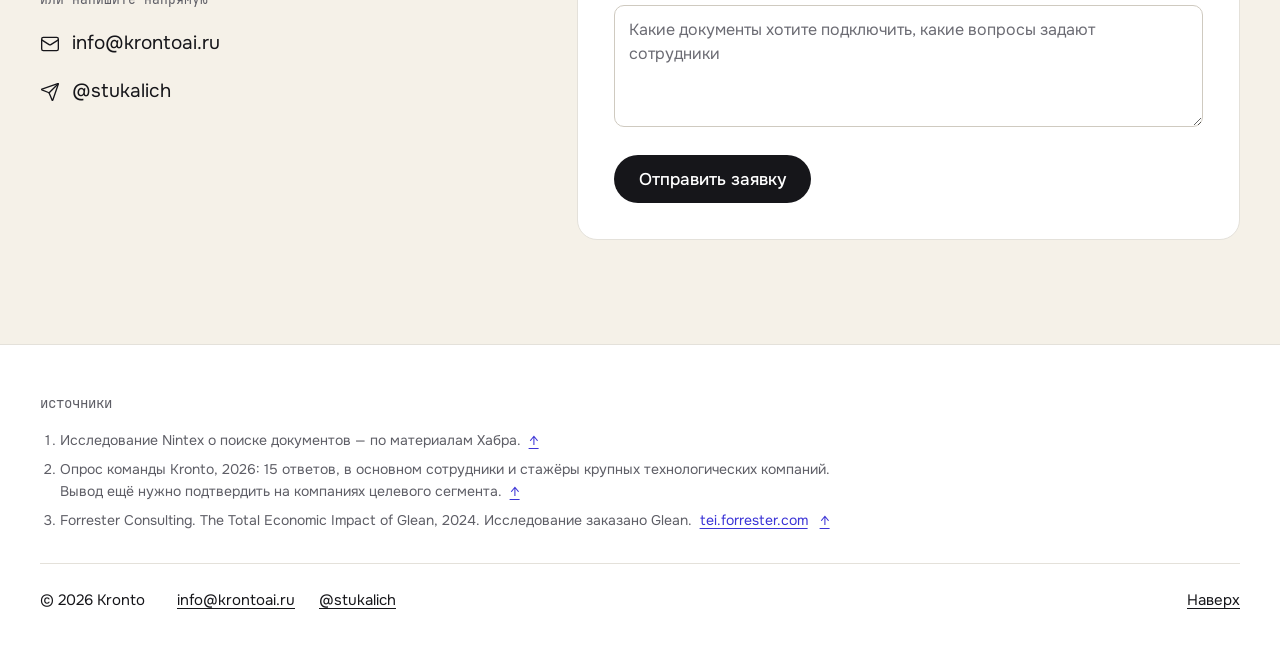
==== commit 9abb16b7: "Сайт по досье v3.2: тарифы, сегмент от 30 мест, коннекторы, статус; убран блок «Команда» - тарифы от" ====
--- a/index.html
+++ b/index.html
@@ -29,11 +29,11 @@
   <link rel="preload" href="assets/fonts/onest-var.woff2" as="font" type="font/woff2" crossorigin>
   <link rel="stylesheet" href="assets/css/tokens.css?v=1">
   <link rel="stylesheet" href="assets/css/base.css?v=1">
-  <link rel="stylesheet" href="assets/css/sections.css?v=1">
+  <link rel="stylesheet" href="assets/css/sections.css?v=2">
 
   <script type="module" src="assets/js/main.js?v=1"></script>
   <script type="module" src="assets/js/demo.js?v=1"></script>
-  <script type="module" src="assets/js/calculator.js?v=1"></script>
+  <script type="module" src="assets/js/calculator.js?v=2"></script>
   <script type="module" src="assets/js/form.js?v=1"></script>
 
   <!--
@@ -82,7 +82,6 @@
           <li><a href="#security">Безопасность</a></li>
           <li class="nav__pricing"><a href="#pricing">Тарифы</a></li>
           <li><a href="#status">Статус</a></li>
-          <li><a href="#team">Команда</a></li>
         </ul>
         <a class="btn btn--dark nav__cta-mobile" href="#pilot">Обсудить пилот</a>
       </nav>
@@ -105,7 +104,7 @@
         <div class="hero__arcs hero__arcs--right" aria-hidden="true"><svg viewBox="0 0 520 640" preserveAspectRatio="xMidYMax slice" fill="none"><defs><linearGradient id="gr" x1="0" y1="1" x2="1" y2="0"><stop offset="0" stop-color="#f7b69a"/><stop offset="0.5" stop-color="#ee7fa8"/><stop offset="1" stop-color="#b98cf2"/></linearGradient></defs><g stroke="url(#gr)"><circle cx="700" cy="800" r="380" stroke-width="0.75" opacity="0.55"/><circle cx="700" cy="800" r="389" stroke-width="1.25" opacity="0.8"/><circle cx="700" cy="800" r="398" stroke-width="2.5" opacity="0.95"/><circle cx="700" cy="800" r="410" stroke-width="1" opacity="0.6"/><circle cx="700" cy="800" r="419" stroke-width="0.75" opacity="0.5"/><circle cx="700" cy="800" r="428" stroke-width="4" opacity="0.9"/><circle cx="700" cy="800" r="440" stroke-width="1.25" opacity="0.7"/><circle cx="700" cy="800" r="449" stroke-width="0.75" opacity="0.55"/><circle cx="700" cy="800" r="458" stroke-width="1.25" opacity="0.8"/><circle cx="700" cy="800" r="467" stroke-width="2.5" opacity="0.95"/><circle cx="700" cy="800" r="479" stroke-width="1" opacity="0.6"/><circle cx="700" cy="800" r="488" stroke-width="0.75" opacity="0.5"/><circle cx="700" cy="800" r="497" stroke-width="4" opacity="0.9"/><circle cx="700" cy="800" r="509" stroke-width="1.25" opacity="0.7"/><circle cx="700" cy="800" r="518" stroke-width="0.75" opacity="0.55"/><circle cx="700" cy="800" r="527" stroke-width="1.25" opacity="0.8"/><circle cx="700" cy="800" r="536" stroke-width="2.5" opacity="0.95"/><circle cx="700" cy="800" r="548" stroke-width="1" opacity="0.6"/><circle cx="700" cy="800" r="557" stroke-width="0.75" opacity="0.5"/><circle cx="700" cy="800" r="566" stroke-width="4" opacity="0.9"/><circle cx="700" cy="800" r="578" stroke-width="1.25" opacity="0.7"/><circle cx="700" cy="800" r="587" stroke-width="0.75" opacity="0.55"/></g></svg></div>
 
         <div class="hero__content">
-          <p class="mono hero__label">ии-ассистент по документам компании</p>
+          <p class="mono hero__label">ии-ассистент по документам и сервисам компании</p>
           <h1 id="hero-title">Спросите&nbsp;— и&nbsp;получите ответ по&nbsp;документам компании со&nbsp;ссылкой на&nbsp;источник</h1>
           <p class="lead hero__lead">Kronto&nbsp;— ассистент для всех сотрудников компании. В&nbsp;отличие от&nbsp;публичного ChatGPT, он отвечает по&nbsp;вашим регламентам и&nbsp;инструкциям, а&nbsp;данные хранятся в&nbsp;России.</p>
           <div class="hero__actions">
@@ -155,12 +154,8 @@
 
         <dl class="facts">
           <div class="fact">
-            <dt class="fact__num num">1,8–2,5&nbsp;ч</dt>
-            <dd>в&nbsp;день сотрудники тратят на&nbsp;поиск и&nbsp;сбор информации&nbsp;— по&nbsp;оценкам международных консалтинговых компаний<sup><a class="fn-ref" href="#fn-1" id="fnref-1" aria-label="Сноска 1">1</a></sup></dd>
-          </div>
-          <div class="fact">
             <dt class="fact__num num">49%</dt>
-            <dd>респондентов в&nbsp;исследовании Nintex назвали поиск документов проблемным процессом<sup><a class="fn-ref" href="#fn-2" id="fnref-2" aria-label="Сноска 2">2</a></sup></dd>
+            <dd>респондентов в&nbsp;исследовании Nintex назвали поиск документов проблемным процессом<sup><a class="fn-ref" href="#fn-1" id="fnref-1" aria-label="Сноска 1">1</a></sup></dd>
           </div>
         </dl>
 
@@ -180,7 +175,7 @@
           <blockquote>
             <p>За&nbsp;ответом сначала идут во&nbsp;внутренние документы, вики и&nbsp;материалы онбординга, к&nbsp;коллегам&nbsp;— потом. Не&nbsp;находят, потому что у&nbsp;материалов нет структуры или информации нет вообще.</p>
           </blockquote>
-          <figcaption class="mono muted">из нашего исследования<sup><a class="fn-ref" href="#fn-3" id="fnref-3" aria-label="Сноска 3">3</a></sup></figcaption>
+          <figcaption class="mono muted">из нашего опроса<sup><a class="fn-ref" href="#fn-2" id="fnref-2" aria-label="Сноска 2">2</a></sup></figcaption>
         </figure>
       </div>
     </section>
@@ -357,15 +352,15 @@
           </li>
           <li class="diff__row">
             <h3>Российские модели, данные в&nbsp;России</h3>
-            <p class="muted">Документы не&nbsp;уходят в&nbsp;зарубежные сервисы.</p>
+            <p class="muted">Документы не&nbsp;уходят в&nbsp;зарубежные и&nbsp;публичные сервисы. Сотрудникам больше не&nbsp;нужно вставлять рабочие файлы в&nbsp;публичные чаты.</p>
           </li>
           <li class="diff__row">
             <h3>Не&nbsp;нужна своя ML-команда</h3>
-            <p class="muted">Подключение и&nbsp;сопровождение&nbsp;— на&nbsp;нашей стороне.</p>
+            <p class="muted">Внедрение бесплатно: источники подключаем вместе с&nbsp;вами на&nbsp;созвоне, сопровождение&nbsp;— на&nbsp;нашей стороне.</p>
           </li>
           <li class="diff__row">
             <h3>Там, где сотрудники уже работают <span class="badge badge--muted">в&nbsp;планах</span></h3>
-            <p class="muted">Ассистент на&nbsp;внутреннем портале и&nbsp;в&nbsp;корпоративном мессенджере.</p>
+            <p class="muted">Бот в&nbsp;Telegram, MAX или чате Битрикс24&nbsp;— чтобы не&nbsp;открывать отдельное окно.</p>
           </li>
         </ul>
       </div>
@@ -376,8 +371,8 @@
       <div class="container">
         <header class="section-head">
           <p class="mono section-label">для кого</p>
-          <h2 id="audience-title">Для компаний от&nbsp;100&nbsp;сотрудников без своей ML-команды</h2>
-          <p class="lead">Отрасль не&nbsp;важна. Kronto нужен там, где у&nbsp;компании ещё нет собственного <span class="nowrap">ИИ-ассистента</span>, а&nbsp;сотрудники каждый день ищут ответы во&nbsp;внутренних документах. Например, в&nbsp;отделе BIM-проектировщиков строительной компании.</p>
+          <h2 id="audience-title">Для компаний от&nbsp;30&nbsp;сотрудников, которые работают за&nbsp;компьютером</h2>
+          <p class="lead">Отрасль не&nbsp;важна, минимума документации нет&nbsp;— достаточно одного документа в&nbsp;цифровом виде. Kronto нужен там, где у&nbsp;компании нет своей ML-команды и&nbsp;собственного <span class="nowrap">ИИ-ассистента</span>, а&nbsp;сотрудники каждый день ищут ответы во&nbsp;внутренних документах. Например, в&nbsp;отделе BIM-проектировщиков строительной компании.</p>
         </header>
 
         <div class="tabs" data-tabs>
@@ -449,29 +444,29 @@
         <header class="section-head">
           <p class="mono section-label">источники</p>
           <h2 id="sources-title">Откуда Kronto берёт документы</h2>
-          <p class="lead">Начинаем с&nbsp;простых способов подключения. Адаптеры к&nbsp;корпоративным системам делаем под&nbsp;запрос компании.</p>
+          <p class="lead">Начинаем с&nbsp;простых способов подключения. Затем&nbsp;— адаптеры к&nbsp;системам, которыми чаще всего пользуются компании. В&nbsp;базовом тарифе&nbsp;— пять любых источников на&nbsp;выбор компании.</p>
         </header>
 
         <div class="sources">
           <div class="sources__group">
             <h3 class="sources__title">Базовые способы</h3>
             <ul class="sources__base">
-              <li><svg width="22" height="22" aria-hidden="true" fill="none" stroke="currentColor" stroke-width="1.6" stroke-linecap="round" stroke-linejoin="round"><use href="#i-upload"/></svg><span><strong>Загрузка файлов</strong><span class="muted">Документы, таблицы, PDF</span></span></li>
+              <li><svg width="22" height="22" aria-hidden="true" fill="none" stroke="currentColor" stroke-width="1.6" stroke-linecap="round" stroke-linejoin="round"><use href="#i-upload"/></svg><span><strong>Загрузка файлов</strong><span class="muted">Документы Word, PDF, текстовые файлы</span></span></li>
               <li><svg width="22" height="22" aria-hidden="true" fill="none" stroke="currentColor" stroke-width="1.6" stroke-linecap="round" stroke-linejoin="round"><use href="#i-folder"/></svg><span><strong>Синхронизация папки или диска</strong><span class="muted">Новые версии документов подтягиваются сами</span></span></li>
               <li><svg width="22" height="22" aria-hidden="true" fill="none" stroke="currentColor" stroke-width="1.6" stroke-linecap="round" stroke-linejoin="round"><use href="#i-globe"/></svg><span><strong>Внутренний веб-портал</strong><span class="muted">Kronto обходит страницы портала и&nbsp;берёт из&nbsp;них текст</span></span></li>
             </ul>
           </div>
           <div class="sources__group">
-            <h3 class="sources__title">Адаптеры по&nbsp;запросу</h3>
+            <h3 class="sources__title">Адаптеры в&nbsp;планах</h3>
             <p class="muted sources__lead">Адаптер — программа-переходник между Kronto и&nbsp;корпоративной системой. Она подключается к&nbsp;системе, забирает оттуда страницы и&nbsp;файлы, передаёт их Kronto и&nbsp;дальше следит за&nbsp;изменениями: поправили документ — ответы обновились. У&nbsp;каждой системы свой способ отдавать данные, поэтому адаптер для неё нужен отдельный.</p>
             <ul class="pills">
               <li>Битрикс24</li>
-              <li>Yandex Wiki</li>
+              <li>Яндекс Диск и&nbsp;Вики</li>
               <li>Confluence</li>
-              <li>1С</li>
-              <li>Teamly</li>
-            </ul>
-            <p class="muted sources__note">Этих адаптеров пока нет в&nbsp;продукте. Если нужна интеграция с&nbsp;вашей системой, обсудим её на&nbsp;пилоте.</p>
+              <li>Google Диск</li>
+              <li>Сетевые папки</li>
+            </ul>
+            <p class="muted sources__note">Этих адаптеров пока нет в&nbsp;продукте. Порядок разработки уточняем по&nbsp;ответам компаний. Если нужна интеграция с&nbsp;другой системой, обсудим её на&nbsp;созвоне.</p>
           </div>
         </div>
       </div>
@@ -528,14 +523,14 @@
           <form class="calc__inputs" data-calc-form>
             <div class="field-range">
               <label for="c-emp">Сотрудников с&nbsp;компьютером</label>
-              <input class="field-range__num num" id="c-emp" name="employees" type="number" inputmode="numeric" min="50" max="5000" step="10" value="200">
-              <input class="field-range__slider" type="range" min="50" max="5000" step="10" value="200" aria-label="Сотрудников с компьютером, ползунок" data-for="c-emp">
+              <input class="field-range__num num" id="c-emp" name="employees" type="number" inputmode="numeric" min="30" max="5000" step="10" value="60">
+              <input class="field-range__slider" type="range" min="30" max="5000" step="10" value="60" aria-label="Сотрудников с компьютером, ползунок" data-for="c-emp">
               <span class="field-range__scale mono" aria-hidden="true"><span>50</span><span>5&nbsp;000</span></span>
             </div>
             <div class="field-range">
               <label for="c-req">Обращений к&nbsp;ассистенту в&nbsp;день на&nbsp;сотрудника</label>
-              <input class="field-range__num num" id="c-req" name="requests" type="number" inputmode="numeric" min="1" max="30" step="1" value="7">
-              <input class="field-range__slider" type="range" min="1" max="30" step="1" value="7" aria-label="Обращений в день, ползунок" data-for="c-req">
+              <input class="field-range__num num" id="c-req" name="requests" type="number" inputmode="numeric" min="1" max="30" step="1" value="15">
+              <input class="field-range__slider" type="range" min="1" max="30" step="1" value="15" aria-label="Обращений в день, ползунок" data-for="c-req">
               <span class="field-range__scale mono" aria-hidden="true"><span>1</span><span>30</span></span>
             </div>
             <div class="field-range">
@@ -546,71 +541,73 @@
             </div>
             <div class="field-range">
               <label for="c-rate">Стоимость часа сотрудника, ₽</label>
-              <input class="field-range__num num" id="c-rate" name="rate" type="number" inputmode="numeric" min="200" max="5000" step="50" value="700">
-              <input class="field-range__slider" type="range" min="200" max="5000" step="50" value="700" aria-label="Стоимость часа, ползунок" data-for="c-rate">
+              <input class="field-range__num num" id="c-rate" name="rate" type="number" inputmode="numeric" min="200" max="5000" step="10" value="910">
+              <input class="field-range__slider" type="range" min="200" max="5000" step="10" value="910" aria-label="Стоимость часа, ползунок" data-for="c-rate">
               <span class="field-range__scale mono" aria-hidden="true"><span>200</span><span>5&nbsp;000</span></span>
             </div>
           </form>
 
           <div class="calc__result" aria-live="polite">
             <p class="mono muted calc__result-label">оценка экономии</p>
-            <p class="calc__money"><output class="num" data-out="money" for="c-emp c-req c-min c-rate">343&nbsp;000&nbsp;₽</output><span class="calc__unit"> в&nbsp;месяц</span></p>
+            <p class="calc__money"><output class="num" data-out="money" for="c-emp c-req c-min c-rate">286&nbsp;700&nbsp;₽</output><span class="calc__unit"> в&nbsp;месяц</span></p>
             <dl class="calc__list">
-              <div><dt>В&nbsp;год</dt><dd class="num" data-out="year">4&nbsp;116&nbsp;000&nbsp;₽</dd></div>
-              <div><dt>Сэкономлено часов в&nbsp;месяц</dt><dd class="num" data-out="hours">980&nbsp;ч</dd></div>
-              <div><dt>Из&nbsp;них продуктивных (50%)</dt><dd class="num" data-out="productive">490&nbsp;ч</dd></div>
-              <div><dt>Эквивалент в&nbsp;ставках</dt><dd class="num" data-out="fte">5,8</dd></div>
+              <div><dt>В&nbsp;год</dt><dd class="num" data-out="year">3&nbsp;439&nbsp;800&nbsp;₽</dd></div>
+              <div><dt>Сэкономлено часов в&nbsp;месяц</dt><dd class="num" data-out="hours">630&nbsp;ч</dd></div>
+              <div><dt>Из&nbsp;них продуктивных (50%)</dt><dd class="num" data-out="productive">315&nbsp;ч</dd></div>
+              <div><dt>Эквивалент в&nbsp;ставках</dt><dd class="num" data-out="fte">3,8</dd></div>
             </dl>
             <a class="btn btn--light calc__cta" href="#pilot">Обсудить пилот</a>
-            <p class="calc__disclaimer">Оценка, не&nbsp;гарантия. Методика: ориентир ~2&nbsp;минуты на&nbsp;обращение и&nbsp;поправка 50% на&nbsp;продуктивное использование времени взяты из&nbsp;исследования Forrester Total Economic Impact of&nbsp;Glean (2024, заказано Glean)<sup><a class="fn-ref" href="#fn-4" id="fnref-4" aria-label="Сноска 4">4</a></sup>. Собственных замеров у&nbsp;нас пока нет&nbsp;— их&nbsp;даст пилот.</p>
+            <p class="calc__disclaimer">Оценка, не&nbsp;гарантия. Методика: ориентир ~2&nbsp;минуты на&nbsp;обращение и&nbsp;поправка 50% на&nbsp;продуктивное использование времени взяты из&nbsp;исследования Forrester Total Economic Impact of&nbsp;Glean (2024, заказано Glean)<sup><a class="fn-ref" href="#fn-3" id="fnref-3" aria-label="Сноска 3">3</a></sup>. Собственных замеров у&nbsp;нас пока нет&nbsp;— их&nbsp;даст пилот.</p>
           </div>
         </div>
       </div>
     </section>
 
     <!-- ═════════ 5.11 Тарифы ═════════
+         Цена базового тарифа утверждена (досье v3.2, 10.4). Цены тарифов выше — «по запросу», пока не решены.
          Чтобы скрыть секцию вместе с пунктом меню, добавьте атрибут hidden:
          <section class="section" id="pricing" hidden ...>&nbsp;— пункт «Тарифы» в шапке спрячется сам. -->
-    <section class="section" id="pricing" hidden aria-labelledby="pricing-title">
+    <section class="section" id="pricing" aria-labelledby="pricing-title">
       <div class="container">
         <header class="section-head">
           <p class="mono section-label">тарифы</p>
           <h2 id="pricing-title">Тарифы</h2>
-          <p class="lead">Внедрение и&nbsp;подписка за&nbsp;пользователя в&nbsp;месяц. Дополнительные коннекторы и&nbsp;объём&nbsp;— за&nbsp;доплату.</p>
+          <p class="lead">Подписка за&nbsp;место в&nbsp;месяц, внедрение бесплатно. Тариф выбирает компания целиком. Нужно больше пяти источников&nbsp;— тариф выше.</p>
         </header>
 
         <div class="plans">
           <div class="plan">
             <h3 class="plan__name">Pro</h3>
-            <p class="plan__price"><span class="tbd">[цена]</span>&nbsp;₽ <span class="muted">за&nbsp;пользователя в&nbsp;месяц</span></p>
+            <p class="plan__price">1&nbsp;490&nbsp;₽ <span class="muted">за&nbsp;место в&nbsp;месяц</span></p>
             <dl class="plan__list">
-              <div><dt>Внедрение</dt><dd><span class="tbd">[цена]</span>&nbsp;₽</dd></div>
-              <div><dt>Обращения</dt><dd>~<span class="tbd">[число]</span> обращений в&nbsp;месяц на&nbsp;пользователя</dd></div>
-              <div><dt>Коннекторы</dt><dd><span class="tbd">[число]</span> коннекторов</dd></div>
+              <div><dt>Внедрение</dt><dd>Бесплатно</dd></div>
+              <div><dt>Источники</dt><dd>5&nbsp;любых на&nbsp;выбор компании</dd></div>
+              <div><dt>Обращения</dt><dd>До&nbsp;20 в&nbsp;день на&nbsp;сотрудника, общий объём на&nbsp;компанию</dd></div>
             </dl>
-            <a class="btn btn--ghost plan__cta" href="#pilot">Обсудить пилот</a>
+            <a class="btn btn--ghost plan__cta" href="#pilot">Записаться на&nbsp;созвон</a>
           </div>
           <div class="plan">
             <h3 class="plan__name">Max</h3>
-            <p class="plan__price"><span class="tbd">[цена]</span>&nbsp;₽ <span class="muted">за&nbsp;пользователя в&nbsp;месяц</span></p>
+            <p class="plan__price">По&nbsp;запросу</p>
             <dl class="plan__list">
-              <div><dt>Внедрение</dt><dd><span class="tbd">[цена]</span>&nbsp;₽</dd></div>
-              <div><dt>Обращения</dt><dd>~<span class="tbd">[число]</span> обращений в&nbsp;месяц на&nbsp;пользователя</dd></div>
-              <div><dt>Коннекторы</dt><dd><span class="tbd">[число]</span> коннекторов</dd></div>
+              <div><dt>Внедрение</dt><dd>Бесплатно</dd></div>
+              <div><dt>Источники</dt><dd>Больше пяти</dd></div>
+              <div><dt>Обращения</dt><dd>Увеличенный объём</dd></div>
             </dl>
-            <a class="btn btn--ghost plan__cta" href="#pilot">Обсудить пилот</a>
+            <a class="btn btn--ghost plan__cta" href="#pilot">Записаться на&nbsp;созвон</a>
           </div>
           <div class="plan">
             <h3 class="plan__name">Enterprise</h3>
-            <p class="plan__price"><span class="tbd">[цена]</span>&nbsp;₽ <span class="muted">за&nbsp;пользователя в&nbsp;месяц</span></p>
+            <p class="plan__price">По&nbsp;запросу</p>
             <dl class="plan__list">
-              <div><dt>Внедрение</dt><dd><span class="tbd">[цена]</span>&nbsp;₽</dd></div>
-              <div><dt>Обращения</dt><dd>~<span class="tbd">[число]</span> обращений в&nbsp;месяц на&nbsp;пользователя</dd></div>
-              <div><dt>Коннекторы</dt><dd><span class="tbd">[число]</span> коннекторов</dd></div>
+              <div><dt>Внедрение</dt><dd>Бесплатно</dd></div>
+              <div><dt>Источники</dt><dd>По&nbsp;договорённости</dd></div>
+              <div><dt>Развёртывание</dt><dd>Выделенная установка или контур компании</dd></div>
             </dl>
-            <a class="btn btn--ghost plan__cta" href="#pilot">Обсудить пилот</a>
-          </div>
-        </div>
+            <a class="btn btn--ghost plan__cta" href="#pilot">Записаться на&nbsp;созвон</a>
+          </div>
+        </div>
+        <p class="muted plans__note">Пилот&nbsp;— 1&nbsp;месяц за&nbsp;половину цены тарифа, число мест не&nbsp;ограничено.</p>
       </div>
     </section>
 
@@ -620,74 +617,46 @@
         <header class="section-head">
           <p class="mono section-label">статус проекта</p>
           <h2 id="status-title">Что уже сделано и&nbsp;что дальше</h2>
-          <p class="lead">Бэкенд ассистента работает. Следующий большой шаг&nbsp;— интерфейс для сотрудников и&nbsp;пилот с&nbsp;первой компанией.</p>
+          <p class="lead">Бэкенд ассистента работает. Следующий шаг&nbsp;— интерфейс для сотрудников, запись на&nbsp;созвон с&nbsp;сайта и&nbsp;пилот с&nbsp;первой компанией.</p>
         </header>
 
         <ol class="roadmap">
           <li class="roadmap__stage roadmap__stage--done">
             <p class="roadmap__when mono">сделано</p>
             <ul class="roadmap__items">
-              <li>Бэкенд ассистента: изоляция данных компаний, загрузка и&nbsp;нарезка документов, поиск по&nbsp;смыслу, ответы на&nbsp;вопросы через API, автотесты</li>
-              <li>Провели исследование: как сотрудники ищут информацию и&nbsp;что мешает им работать эффективно</li>
+              <li>Бэкенд ассистента: изоляция данных компаний, загрузка и&nbsp;нарезка документов, поиск по&nbsp;смыслу, ответы со&nbsp;ссылками на&nbsp;источник и&nbsp;отказ, когда ответа нет, около 70&nbsp;автотестов</li>
+              <li>Сравнили 11&nbsp;языковых моделей российского облака на&nbsp;одном наборе вопросов по&nbsp;точности, скорости и&nbsp;цене</li>
+              <li>Провели опрос: как сотрудники ищут информацию и&nbsp;что мешает им работать эффективно</li>
             </ul>
           </li>
           <li class="roadmap__stage roadmap__stage--now">
             <p class="roadmap__when mono">сейчас</p>
             <ul class="roadmap__items">
               <li>Повышаем точность поиска: объединяем поиск по&nbsp;смыслу и&nbsp;по&nbsp;ключевым словам</li>
-              <li>Проводим интервью с&nbsp;компаниями целевого сегмента</li>
+              <li>Готовим разбор документов Word и&nbsp;PDF</li>
+              <li>Ищем первую компанию для пилота</li>
             </ul>
           </li>
           <li class="roadmap__stage">
             <p class="roadmap__when mono">дальше</p>
             <ul class="roadmap__items">
-              <li>Интерфейс ассистента для сотрудников</li>
-              <li>Подключение источников документов</li>
+              <li>Интерфейс ассистента: ответы по&nbsp;загруженным файлам</li>
+              <li>Выбор тарифа и&nbsp;запись на&nbsp;созвон на&nbsp;сайте</li>
               <li>Пилот с&nbsp;первой компанией</li>
             </ul>
           </li>
           <li class="roadmap__stage">
             <p class="roadmap__when mono">потом</p>
             <ul class="roadmap__items">
+              <li>Адаптеры к&nbsp;корпоративным системам</li>
               <li>Отчёт о&nbsp;пробелах в&nbsp;документах: какие вопросы остались без ответа</li>
-              <li>Адаптеры к&nbsp;корпоративным системам</li>
+              <li>Бот в&nbsp;мессенджерах</li>
             </ul>
           </li>
         </ol>
-      </div>
-    </section>
-
-    <!-- ═════════ 5.13 Команда ═════════ -->
-    <section class="section" id="team" aria-labelledby="team-title">
-      <div class="container">
-        <header class="section-head">
-          <p class="mono section-label">команда</p>
-          <h2 id="team-title">Три сооснователя</h2>
-        </header>
-
-        <ul class="team">
-          <li class="person">
-            <span class="person__photo" aria-hidden="true">СК</span>
-            <h3 class="person__name">Степан Ковнер</h3>
-            <p class="person__role mono">бэкенд и&nbsp;инфраструктура</p>
-            <p class="muted">Серверная часть, хранение документов и&nbsp;изоляция данных компаний.</p>
-          </li>
-          <li class="person">
-            <span class="person__photo" aria-hidden="true">АМ</span>
-            <h3 class="person__name">Артём Молдованов</h3>
-            <p class="person__role mono">ML</p>
-            <p class="muted">Качество ответов: нарезка документов, поиск и&nbsp;промпты.</p>
-          </li>
-          <li class="person">
-            <span class="person__photo" aria-hidden="true">ВС</span>
-            <h3 class="person__name">Владислав Стукалов</h3>
-            <p class="person__role mono">коммерческое направление</p>
-            <p class="muted">Работа с&nbsp;компаниями и&nbsp;партнёрства.</p>
-          </li>
-        </ul>
 
         <div class="pilot-call">
-          <p><strong>Ищем компании для пилота:</strong> от&nbsp;100&nbsp;сотрудников, документы в&nbsp;цифровом виде.</p>
+          <p><strong>Ищем компании для пилота:</strong> от&nbsp;30&nbsp;сотрудников за&nbsp;компьютером, хотя&nbsp;бы один документ в&nbsp;цифровом виде.</p>
           <a class="btn btn--dark" href="#pilot">Обсудить пилот</a>
         </div>
       </div>
@@ -704,7 +673,7 @@
         <div class="faq">
           <details class="faq__item">
             <summary>Чем это отличается от&nbsp;ChatGPT или Алисы?<svg width="20" height="20" aria-hidden="true" fill="none" stroke="currentColor" stroke-width="1.75" stroke-linecap="round" stroke-linejoin="round"><use href="#i-chevron"/></svg></summary>
-            <div class="faq__body"><p>Публичные ассистенты отвечают по&nbsp;общим знаниям и&nbsp;не&nbsp;видят документов вашей компании. Kronto отвечает по&nbsp;вашим регламентам, стандартам и&nbsp;инструкциям и&nbsp;к&nbsp;каждому ответу прикладывает ссылку на&nbsp;документ. Данные при этом хранятся в&nbsp;России.</p></div>
+            <div class="faq__body"><p>Публичные ChatGPT и&nbsp;Алиса отвечают по&nbsp;общим знаниям и&nbsp;не&nbsp;видят документов вашей компании, а&nbsp;рабочие файлы, которые сотрудники туда вставляют, уходят в&nbsp;публичный сервис. Kronto отвечает по&nbsp;вашим регламентам, стандартам и&nbsp;инструкциям и&nbsp;к&nbsp;каждому ответу прикладывает ссылку на&nbsp;документ. Данные при этом хранятся в&nbsp;России.</p></div>
           </details>
           <details class="faq__item">
             <summary>Где хранятся наши документы?<svg width="20" height="20" aria-hidden="true" fill="none" stroke="currentColor" stroke-width="1.75" stroke-linecap="round" stroke-linejoin="round"><use href="#i-chevron"/></svg></summary>
@@ -720,11 +689,15 @@
           </details>
           <details class="faq__item">
             <summary>Какие системы можно подключить?<svg width="20" height="20" aria-hidden="true" fill="none" stroke="currentColor" stroke-width="1.75" stroke-linecap="round" stroke-linejoin="round"><use href="#i-chevron"/></svg></summary>
-            <div class="faq__body"><p>Базовые способы&nbsp;— загрузка файлов, синхронизация папки или диска и&nbsp;внутренний веб-портал. Адаптеры к&nbsp;Битрикс24, Yandex Wiki, Confluence, 1С и&nbsp;другим системам в&nbsp;планах: делаем их по&nbsp;запросу компании.</p></div>
+            <div class="faq__body"><p>Базовые способы&nbsp;— загрузка файлов, синхронизация папки или диска и&nbsp;внутренний веб-портал. Адаптеры к&nbsp;Битрикс24, Яндекс Диску и&nbsp;Вики, Confluence, Google Диску и&nbsp;сетевым папкам в&nbsp;планах, другие системы&nbsp;— по&nbsp;запросу. В&nbsp;базовом тарифе&nbsp;— пять любых источников.</p></div>
           </details>
           <details class="faq__item">
             <summary>Сколько стоит?<svg width="20" height="20" aria-hidden="true" fill="none" stroke="currentColor" stroke-width="1.75" stroke-linecap="round" stroke-linejoin="round"><use href="#i-chevron"/></svg></summary>
-            <div class="faq__body"><p>Зависит от&nbsp;числа сотрудников и&nbsp;источников&nbsp;— обсудим на&nbsp;пилоте.</p></div>
+            <div class="faq__body"><p>Базовый тариф&nbsp;— 1&nbsp;490&nbsp;₽ за&nbsp;место в&nbsp;месяц, внедрение бесплатно. Тарифы с&nbsp;бо́льшим числом источников&nbsp;— по&nbsp;запросу. Пилот&nbsp;— первый месяц за&nbsp;половину цены.</p></div>
+          </details>
+          <details class="faq__item">
+            <summary>Сколько документов нужно для старта?<svg width="20" height="20" aria-hidden="true" fill="none" stroke="currentColor" stroke-width="1.75" stroke-linecap="round" stroke-linejoin="round"><use href="#i-chevron"/></svg></summary>
+            <div class="faq__body"><p>Минимума нет&nbsp;— достаточно одного документа в&nbsp;цифровом виде. Чем больше документов подключено, тем чаще Kronto находит ответ.</p></div>
           </details>
           <details class="faq__item">
             <summary>Нужна ли нам своя IT-команда для поддержки?<svg width="20" height="20" aria-hidden="true" fill="none" stroke="currentColor" stroke-width="1.75" stroke-linecap="round" stroke-linejoin="round"><use href="#i-chevron"/></svg></summary>
@@ -781,7 +754,8 @@
               <div class="select">
                 <select id="f-size" name="size" required aria-describedby="f-size-err">
                   <option value="" selected disabled>Выберите</option>
-                  <option>до 100</option>
+                  <option>до 30</option>
+                  <option>30–100</option>
                   <option>100–250</option>
                   <option>250–500</option>
                   <option>500–1000</option>
@@ -819,10 +793,9 @@
       <section class="footnotes" aria-labelledby="fn-title">
         <h2 class="footnotes__title mono" id="fn-title">источники</h2>
         <ol>
-          <li id="fn-1">Оценки международных консалтинговых компаний о&nbsp;времени на&nbsp;поиск и&nbsp;сбор информации&nbsp;— по&nbsp;материалам журнала «Компьютерра». <a href="#fnref-1" aria-label="Вернуться к тексту">↑</a></li>
-          <li id="fn-2">Исследование Nintex о&nbsp;поиске документов&nbsp;— по&nbsp;материалам Хабра. <a href="#fnref-2" aria-label="Вернуться к тексту">↑</a></li>
-          <li id="fn-3">Собственное исследование команды Kronto: разговоры с сотрудниками о&nbsp;том, как они ищут информацию, 2026. <a href="#fnref-3" aria-label="Вернуться к тексту">↑</a></li>
-          <li id="fn-4">Forrester Consulting. The Total Economic Impact of&nbsp;Glean, 2024. Исследование заказано Glean. <a href="https://tei.forrester.com/go/Glean/workAIplatform/docs/TheTEIofGlean.pdf" rel="noopener" target="_blank">tei.forrester.com</a> <a href="#fnref-4" aria-label="Вернуться к тексту">↑</a></li>
+          <li id="fn-1">Исследование Nintex о&nbsp;поиске документов&nbsp;— по&nbsp;материалам Хабра. <a href="#fnref-1" aria-label="Вернуться к тексту">↑</a></li>
+          <li id="fn-2">Опрос команды Kronto, 2026: 15&nbsp;ответов, в&nbsp;основном сотрудники и&nbsp;стажёры крупных технологических компаний. Вывод ещё нужно подтвердить на&nbsp;компаниях целевого сегмента. <a href="#fnref-2" aria-label="Вернуться к тексту">↑</a></li>
+          <li id="fn-3">Forrester Consulting. The Total Economic Impact of&nbsp;Glean, 2024. Исследование заказано Glean. <a href="https://tei.forrester.com/go/Glean/workAIplatform/docs/TheTEIofGlean.pdf" rel="noopener" target="_blank">tei.forrester.com</a> <a href="#fnref-3" aria-label="Вернуться к тексту">↑</a></li>
         </ol>
       </section>
 
--- a/assets/css/sections.css
+++ b/assets/css/sections.css
@@ -327,6 +327,7 @@
   font-weight: 400;
 }
 .fact dd { margin: var(--s-4) 0 0; color: var(--muted); max-width: 40ch; }
+.facts:has(> .fact:only-child) { grid-template-columns: 1fr; }
 
 sup { line-height: 0; font-size: 0.7em; }
 .fn-ref {
@@ -1072,6 +1073,7 @@
 .plan__list dt { font-family: var(--font-mono); font-size: 12px; color: var(--muted); }
 .plan__list dd { margin: 2px 0 0; }
 .plan__cta { align-self: flex-start; }
+.plans__note { margin-top: var(--s-5); font-size: var(--fs-small); }
 
 @media (max-width: 1023px) {
   .plans { grid-template-columns: 1fr; border-top: 0; }
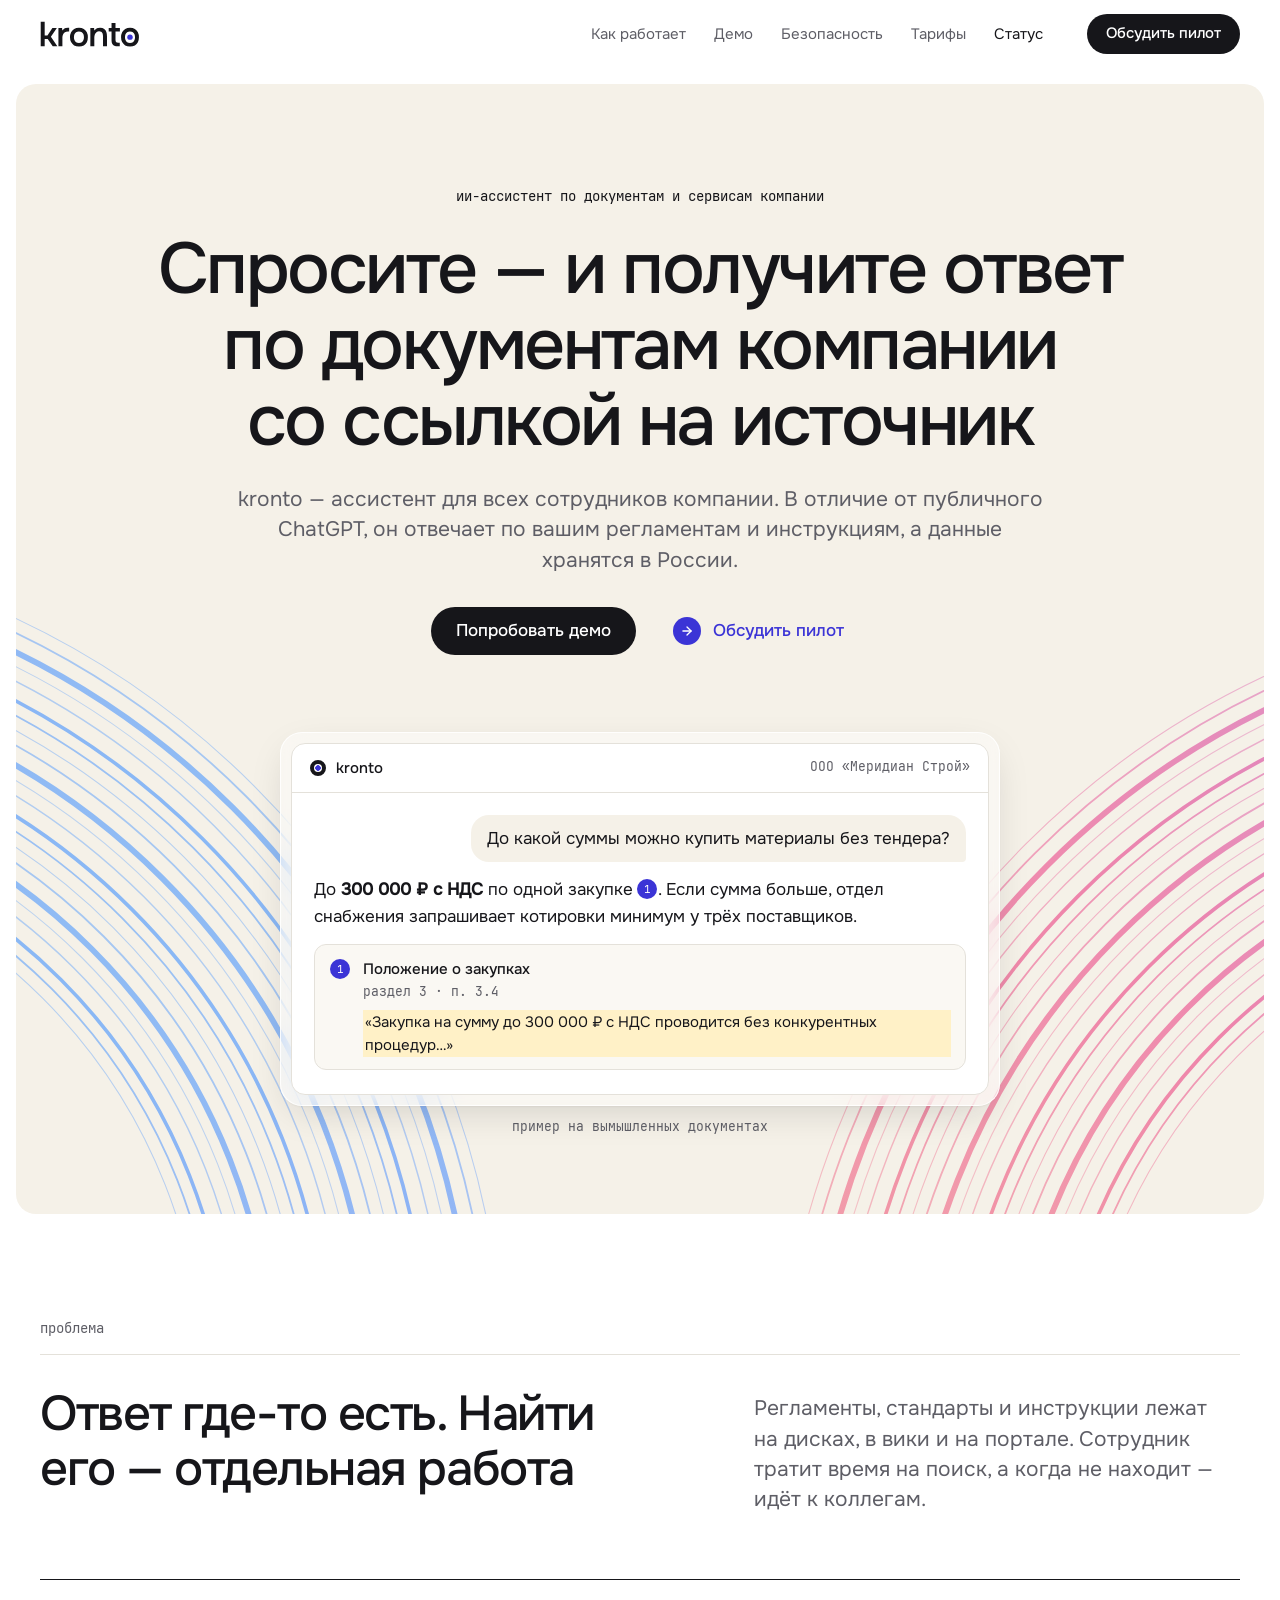
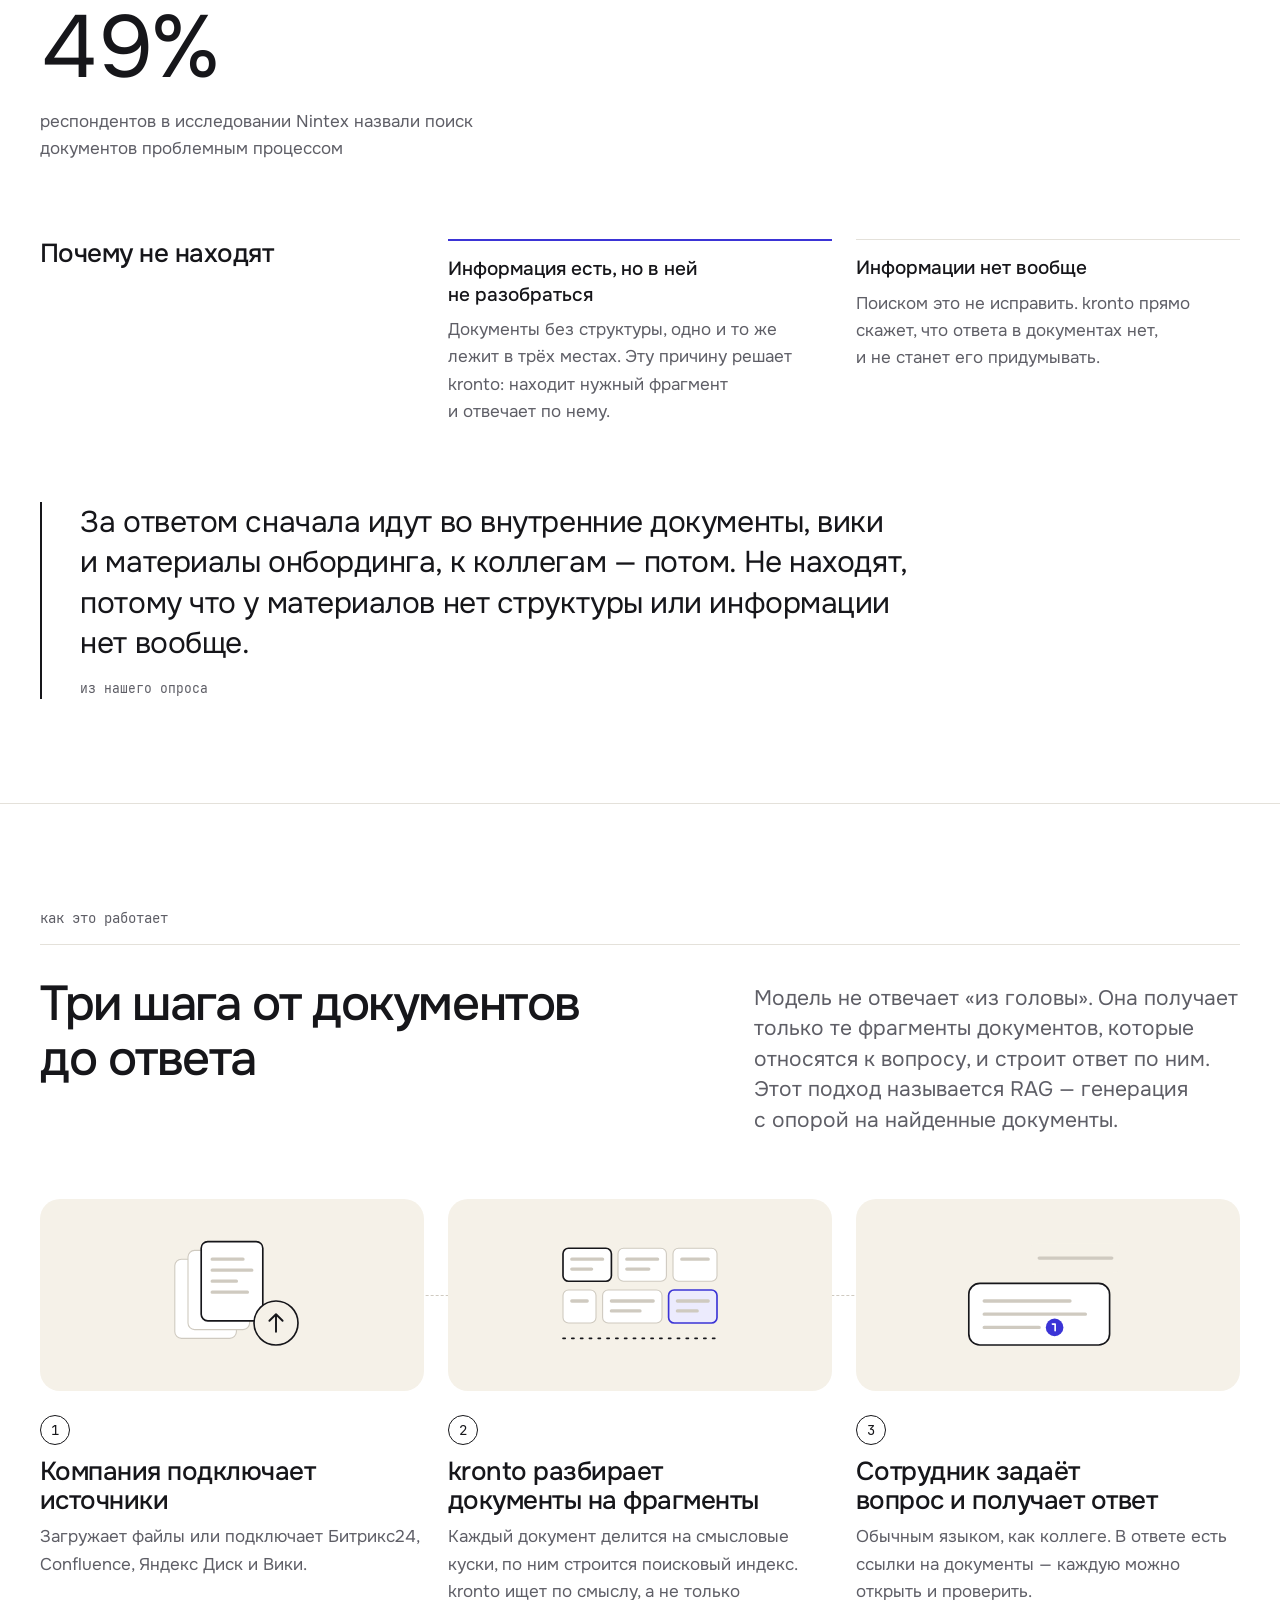
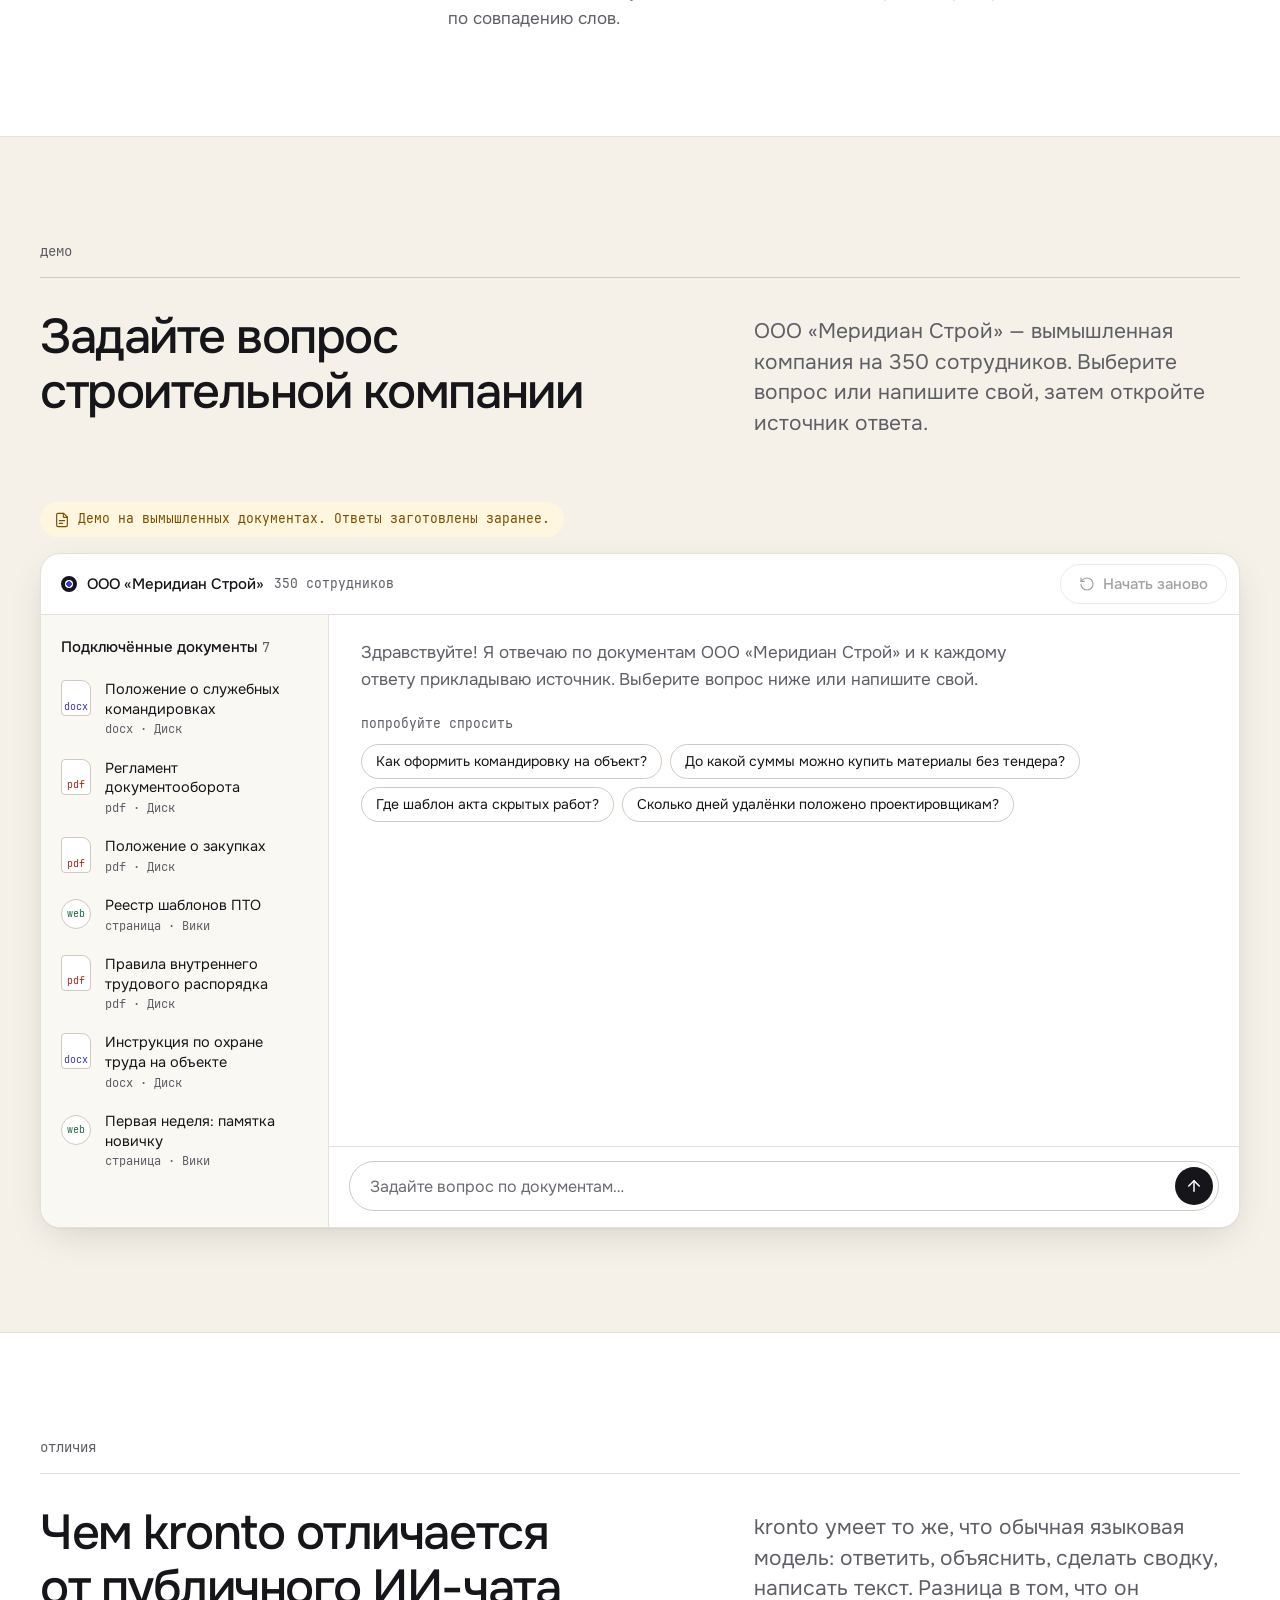
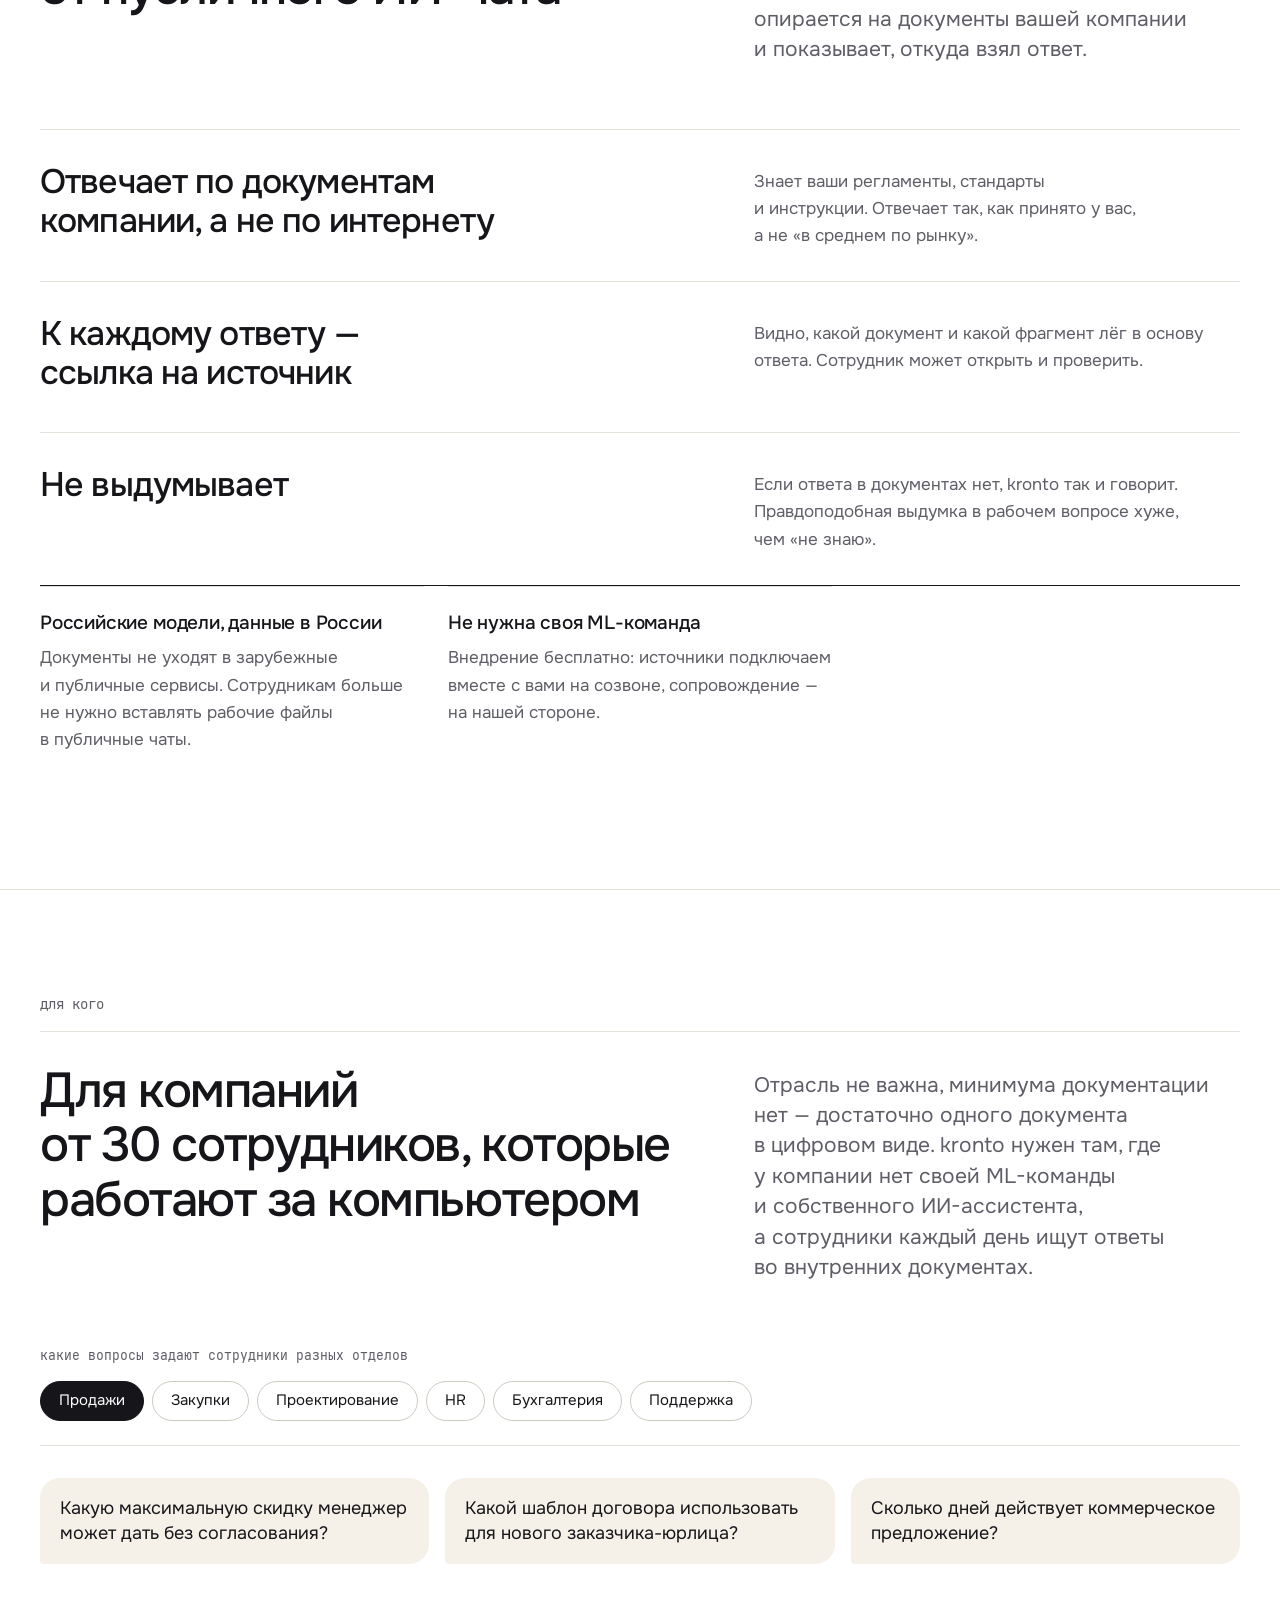
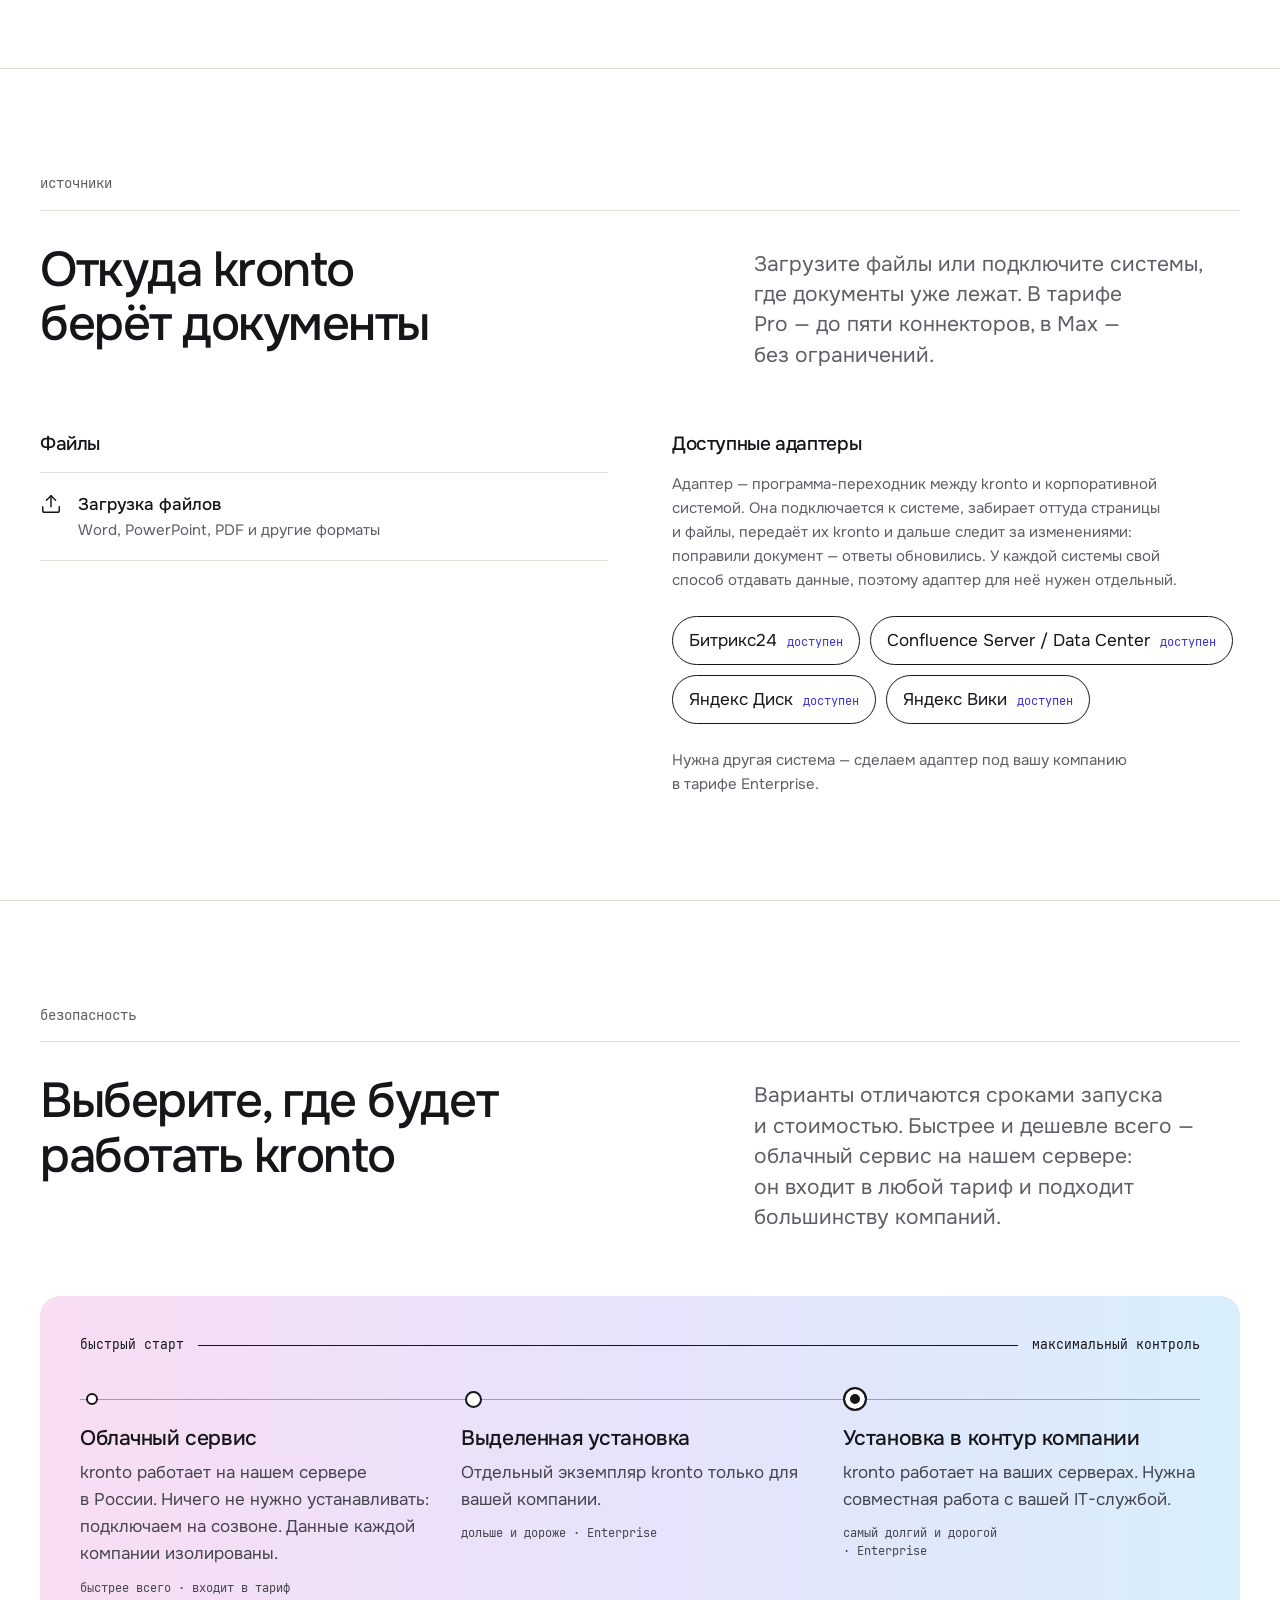
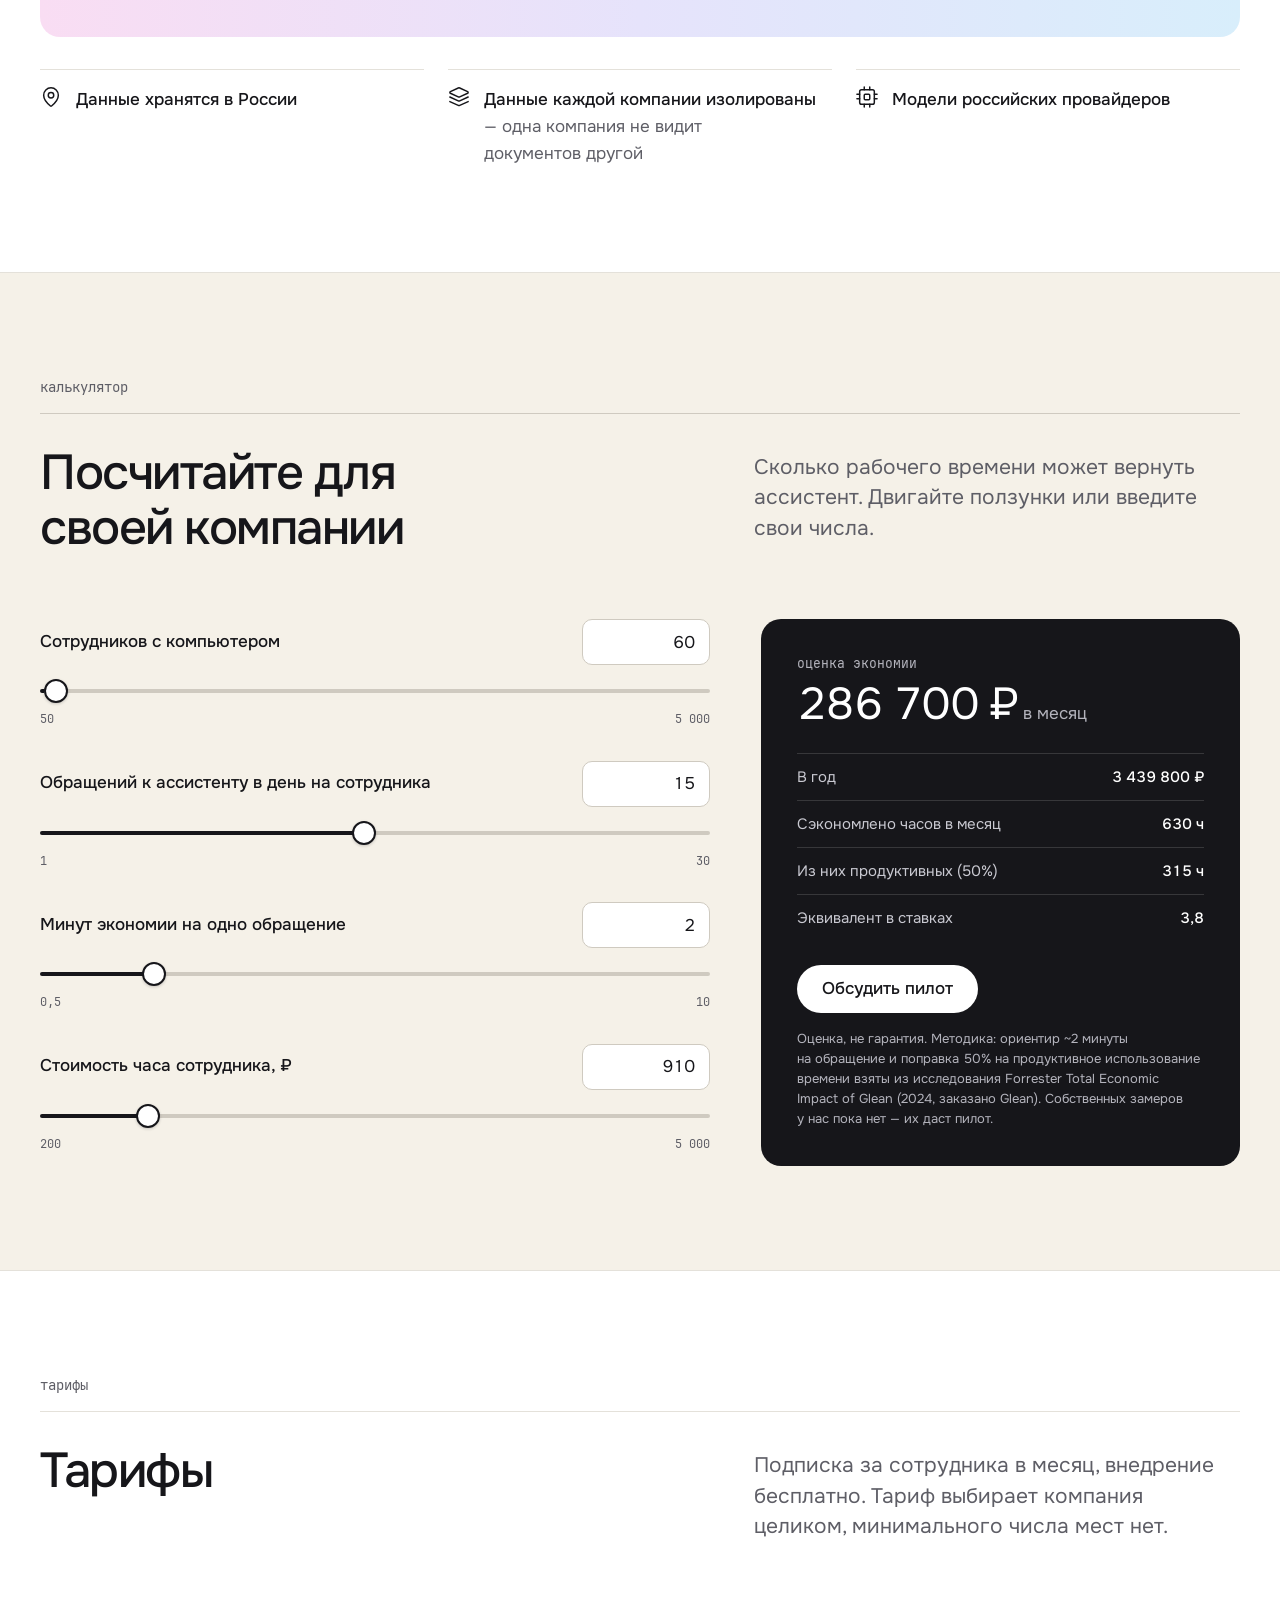
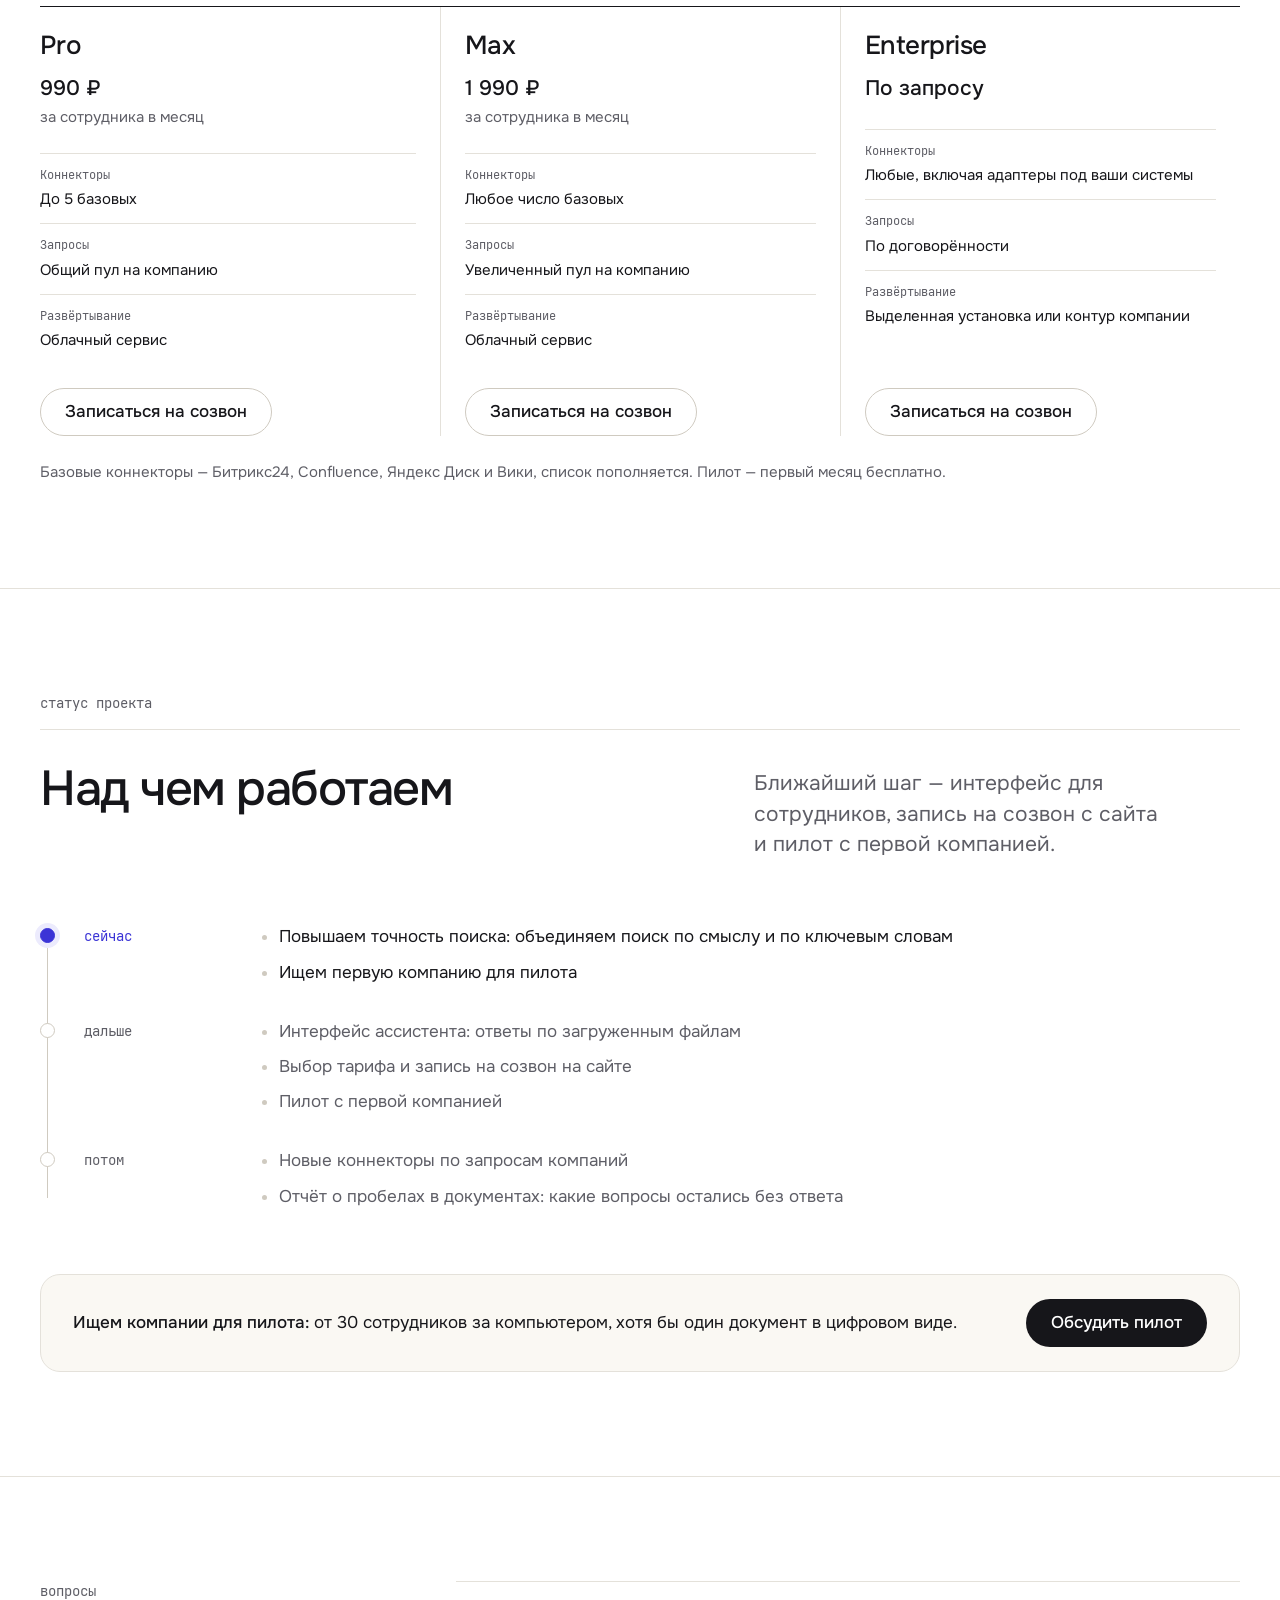
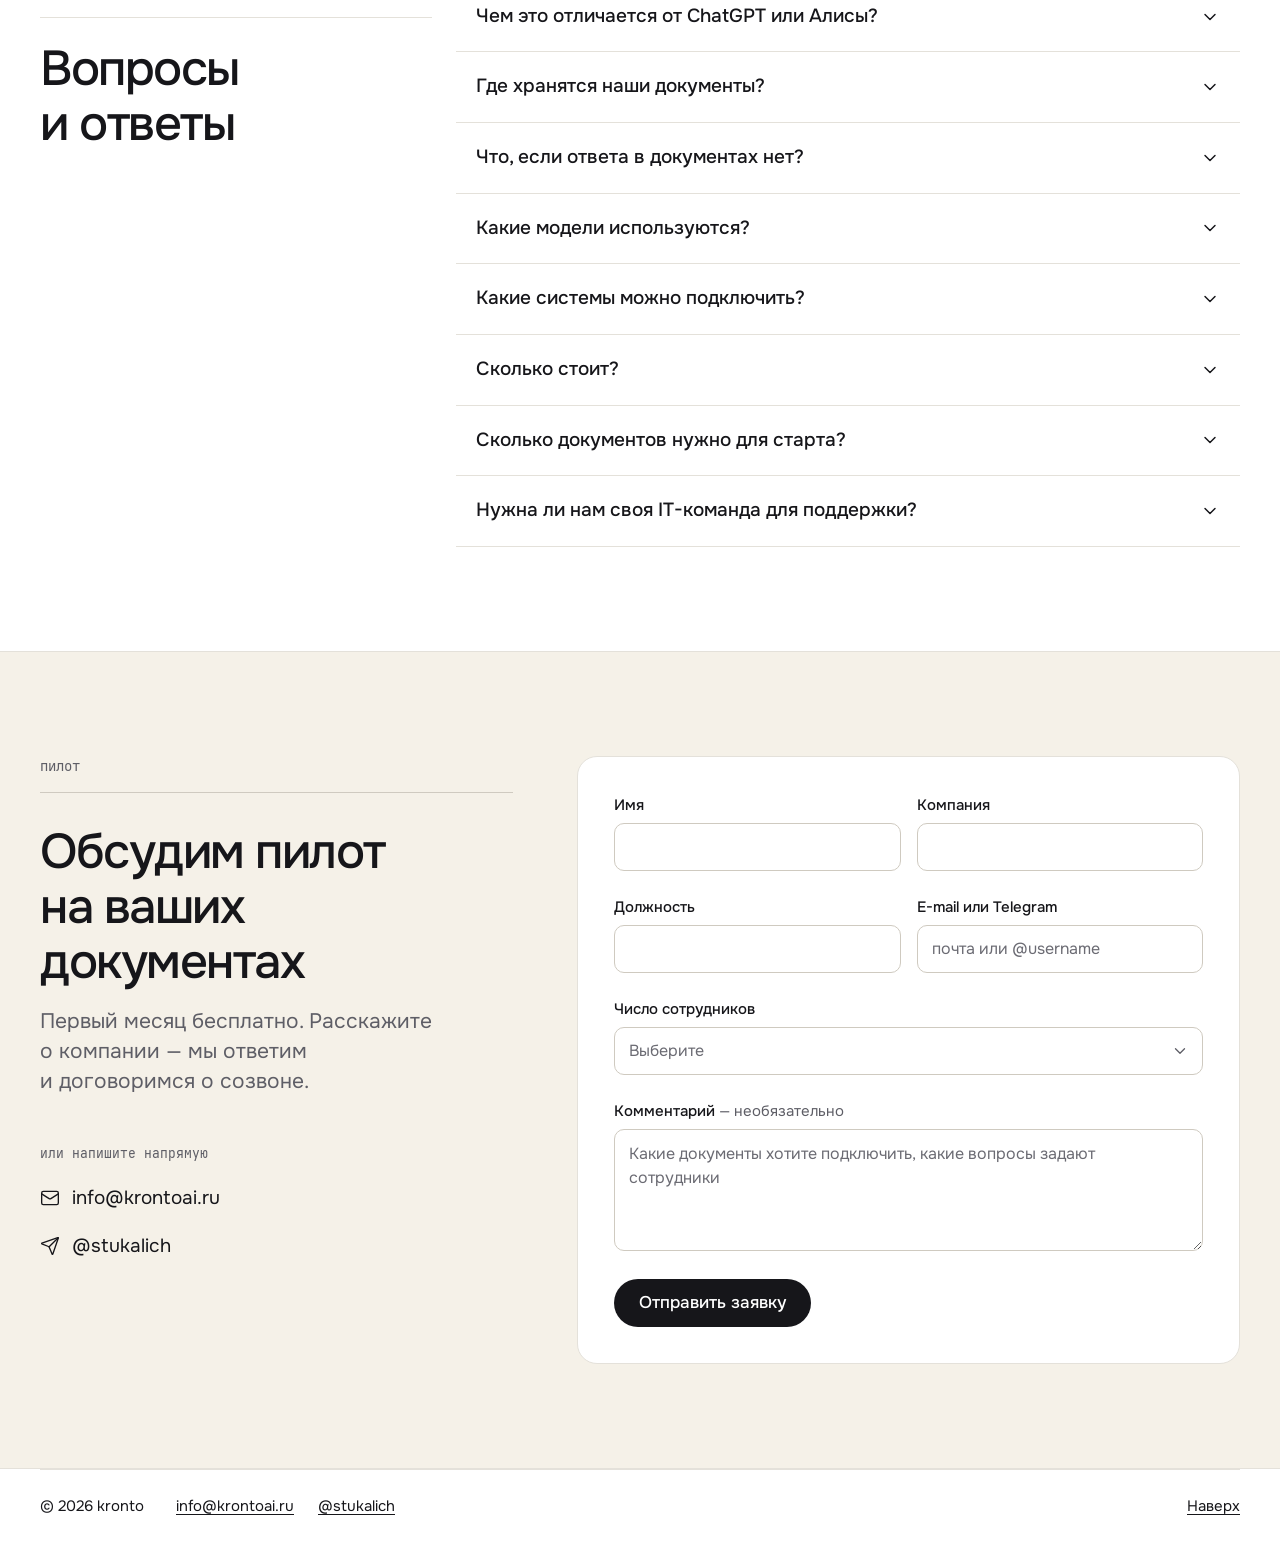
==== commit dbc7b69e: "Правки сайта: тарифы 990/1 990 ₽, доступные адаптеры, kronto строчными - тарифы: Pro 990 ₽ и Max 1 9" ====
--- a/index.html
+++ b/index.html
@@ -3,24 +3,24 @@
 <head>
   <meta charset="utf-8">
   <meta name="viewport" content="width=device-width, initial-scale=1">
-  <title>Kronto&nbsp;— ИИ-ассистент по документам компании</title>
-  <meta name="description" content="Kronto отвечает сотрудникам на вопросы по внутренним документам компании и показывает источник. Если ответа в документах нет&nbsp;— прямо говорит об этом. Российские модели, данные в России.">
+  <title>kronto&nbsp;— ИИ-ассистент по документам компании</title>
+  <meta name="description" content="kronto отвечает сотрудникам на вопросы по внутренним документам компании и показывает источник. Если ответа в документах нет&nbsp;— прямо говорит об этом. Российские модели, данные в России.">
   <meta name="theme-color" content="#f5f1e8">
 
   <!-- Open Graph / Telegram. Домен: krontoai.ru -->
   <meta property="og:type" content="website">
   <meta property="og:locale" content="ru_RU">
-  <meta property="og:site_name" content="Kronto">
-  <meta property="og:title" content="Kronto&nbsp;— ИИ-ассистент по документам компании">
-  <meta property="og:description" content="Сотрудник спрашивает&nbsp;— Kronto отвечает по документам компании со ссылкой на источник. Попробуйте демо.">
+  <meta property="og:site_name" content="kronto">
+  <meta property="og:title" content="kronto&nbsp;— ИИ-ассистент по документам компании">
+  <meta property="og:description" content="Сотрудник спрашивает&nbsp;— kronto отвечает по документам компании со ссылкой на источник. Попробуйте демо.">
   <meta property="og:url" content="https://krontoai.ru/">
   <meta property="og:image" content="https://krontoai.ru/assets/img/og-image.png">
   <meta property="og:image:width" content="1200">
   <meta property="og:image:height" content="630">
-  <meta property="og:image:alt" content="Kronto&nbsp;— ответы по документам компании со ссылкой на источник">
+  <meta property="og:image:alt" content="kronto&nbsp;— ответы по документам компании со ссылкой на источник">
   <meta name="twitter:card" content="summary_large_image">
-  <meta name="twitter:title" content="Kronto&nbsp;— ИИ-ассистент по документам компании">
-  <meta name="twitter:description" content="Сотрудник спрашивает&nbsp;— Kronto отвечает по документам компании со ссылкой на источник.">
+  <meta name="twitter:title" content="kronto&nbsp;— ИИ-ассистент по документам компании">
+  <meta name="twitter:description" content="Сотрудник спрашивает&nbsp;— kronto отвечает по документам компании со ссылкой на источник.">
   <meta name="twitter:image" content="https://krontoai.ru/assets/img/og-image.png">
 
   <link rel="icon" href="assets/img/favicon.svg?v=1" type="image/svg+xml">
@@ -29,10 +29,10 @@
   <link rel="preload" href="assets/fonts/onest-var.woff2" as="font" type="font/woff2" crossorigin>
   <link rel="stylesheet" href="assets/css/tokens.css?v=1">
   <link rel="stylesheet" href="assets/css/base.css?v=1">
-  <link rel="stylesheet" href="assets/css/sections.css?v=2">
+  <link rel="stylesheet" href="assets/css/sections.css?v=3">
 
   <script type="module" src="assets/js/main.js?v=1"></script>
-  <script type="module" src="assets/js/demo.js?v=1"></script>
+  <script type="module" src="assets/js/demo.js?v=2"></script>
   <script type="module" src="assets/js/calculator.js?v=2"></script>
   <script type="module" src="assets/js/form.js?v=1"></script>
 
@@ -44,7 +44,7 @@
     <script src="assets/js/metrika.js" defer></script>
   -->
 </head>
-<body>
+<body id="top">
   <a class="skip-link" href="#main">Перейти к содержанию</a>
 
   <!-- Иконки: Lucide (ISC), перерисованы и встроены -->
@@ -71,9 +71,9 @@
   </svg>
 
   <!-- ═════════ 5.1 Шапка ═════════ -->
-  <header class="site-header" id="top">
+  <header class="site-header">
     <div class="container site-header__inner">
-      <a class="site-header__logo" href="#top" aria-label="Kronto&nbsp;— наверх"><svg class="logo" viewBox="40 -730 2880 750" role="img" aria-label="Kronto"><path fill="currentColor" d="M60.599853515625 0.0V-707.3200073242188H175.04052734375V-313.12030029296875H254.56024169921875L397.19989013671875 -527.0H525.8406372070312L354.000732421875 -276.0L540.2006225585938 0.0H406.91986083984375L262.3201904296875 -212.23968505859375H175.04052734375V0.0Z M571.599853515625 0.0V-527.0H676.9603881835938L683.5204467773438 -455.240234375Q703.5204467773438 -485.6002197265625 729.2204284667969 -502.68017578125Q754.92041015625 -519.7601318359375 784.7003479003906 -527.1800842285156Q814.4802856445312 -534.6000366210938 846.7201538085938 -534.6000366210938Q856.9202270507812 -534.6000366210938 865.8202819824219 -534.4400329589844Q874.7203369140625 -534.280029296875 880.7603149414062 -533.9600219726562V-424.83935546875H848.80029296875Q794.8004760742188 -424.83935546875 758.2205200195312 -403.77947998046875Q721.6405639648438 -382.7196044921875 703.8405456542969 -343.979736328125Q686.04052734375 -305.2398681640625 686.04052734375 -251.55987548828125V0.0Z M1164.2400512695312 6.6400146484375Q1082.840087890625 6.6400146484375 1024.7600402832031 -26.739959716796875Q966.6799926757812 -60.11993408203125 936.1399230957031 -120.95993041992188Q905.599853515625 -181.7999267578125 905.599853515625 -262.67999267578125Q905.599853515625 -344.88006591796875 936.6399230957031 -405.7000732421875Q967.6799926757812 -466.52008056640625 1025.6000366210938 -500.56005859375Q1083.5200805664062 -534.6000366210938 1164.6400146484375 -534.6000366210938Q1245.719970703125 -534.6000366210938 1303.1400146484375 -500.24005126953125Q1360.56005859375 -465.88006591796875 1390.9401245117188 -404.9000549316406Q1421.3201904296875 -343.9200439453125 1421.3201904296875 -261.719970703125Q1421.3201904296875 -181.159912109375 1391.0801391601562 -120.47991943359375Q1360.840087890625 -59.7999267578125 1303.5800476074219 -26.5799560546875Q1246.3200073242188 6.6400146484375 1164.2400512695312 6.6400146484375ZM1163.280029296875 -96.84063720703125Q1214.8798828125 -96.84063720703125 1246.7397766113281 -119.64056396484375Q1278.5996704101562 -142.44049072265625 1293.3796081542969 -180.20034790039062Q1308.1595458984375 -217.960205078125 1308.1595458984375 -262.3599853515625Q1308.1595458984375 -306.759765625 1293.3796081542969 -344.9996337890625Q1278.5996704101562 -383.239501953125 1246.8997802734375 -406.679443359375Q1215.1998901367188 -430.119384765625 1163.280029296875 -430.119384765625Q1112.3601684570312 -430.119384765625 1080.3402709960938 -406.679443359375Q1048.3203735351562 -383.239501953125 1033.5404357910156 -345.1596374511719Q1018.760498046875 -307.07977294921875 1018.760498046875 -262.3599853515625Q1018.760498046875 -217.64019775390625 1033.700439453125 -179.88034057617188Q1048.640380859375 -142.1204833984375 1080.5002746582031 -119.48056030273438Q1112.3601684570312 -96.84063720703125 1163.280029296875 -96.84063720703125Z M1492.599853515625 0.0V-527.0H1600.5204467773438L1606.4404907226562 -457.240234375Q1626.6805419921875 -485.28021240234375 1654.8405456542969 -502.2001647949219Q1683.0005493164062 -519.1201171875 1714.4205017089844 -526.8600769042969Q1745.8404541015625 -534.6000366210938 1773.6803588867188 -534.6000366210938Q1849.7203369140625 -534.6000366210938 1892.9003295898438 -501.96002197265625Q1936.080322265625 -469.32000732421875 1954.4203186035156 -414.3399963378906Q1972.7603149414062 -359.3599853515625 1972.7603149414062 -291.0V0.0H1858.3196411132812V-270.56005859375Q1858.3196411132812 -300.83990478515625 1854.1396484375 -329.5597839355469Q1849.9596557617188 -358.2796630859375 1838.0596923828125 -381.4395751953125Q1826.1597290039062 -404.5994873046875 1804.3598022460938 -418.179443359375Q1782.5598754882812 -431.7593994140625 1746.3200073242188 -431.7593994140625Q1701.0401611328125 -431.7593994140625 1669.6602783203125 -407.55950927734375Q1638.2803955078125 -383.359619140625 1622.6604614257812 -342.5198059082031Q1607.04052734375 -301.67999267578125 1607.04052734375 -250.92022705078125V0.0Z M2287.7201538085938 0.0Q2224.5200805664062 0.0 2183.8599853515625 -17.03997802734375Q2143.1998901367188 -34.0799560546875 2123.4998168945312 -72.23995971679688Q2103.7997436523438 -110.39996337890625 2103.7997436523438 -173.2000732421875V-425.43939208984375H2021.9598388671875V-527.0H2103.7997436523438V-675.6798095703125H2218.2404174804688V-527.0H2345.1600952148438V-425.43939208984375H2218.2404174804688V-187.960205078125Q2218.2404174804688 -145.16046142578125 2233.580322265625 -123.1805419921875Q2248.9202270507812 -101.20062255859375 2299.6400146484375 -101.20062255859375H2341.2000732421875V0.0Z M2637.2400512695312 6.6400146484375Q2555.840087890625 6.6400146484375 2497.760040283203 -26.739959716796875Q2439.6799926757812 -60.11993408203125 2409.139923095703 -120.95993041992188Q2378.599853515625 -181.7999267578125 2378.599853515625 -262.67999267578125Q2378.599853515625 -344.88006591796875 2409.639923095703 -405.7000732421875Q2440.6799926757812 -466.52008056640625 2498.6000366210938 -500.56005859375Q2556.5200805664062 -534.6000366210938 2637.6400146484375 -534.6000366210938Q2718.719970703125 -534.6000366210938 2776.1400146484375 -500.24005126953125Q2833.56005859375 -465.88006591796875 2863.9401245117188 -404.9000549316406Q2894.3201904296875 -343.9200439453125 2894.3201904296875 -261.719970703125Q2894.3201904296875 -181.159912109375 2864.0801391601562 -120.47991943359375Q2833.840087890625 -59.7999267578125 2776.580047607422 -26.5799560546875Q2719.3200073242188 6.6400146484375 2637.2400512695312 6.6400146484375ZM2636.280029296875 -96.84063720703125Q2687.8798828125 -96.84063720703125 2719.739776611328 -119.64056396484375Q2751.5996704101562 -142.44049072265625 2766.379608154297 -180.20034790039062Q2781.1595458984375 -217.960205078125 2781.1595458984375 -262.3599853515625Q2781.1595458984375 -306.759765625 2766.379608154297 -344.9996337890625Q2751.5996704101562 -383.239501953125 2719.8997802734375 -406.679443359375Q2688.1998901367188 -430.119384765625 2636.280029296875 -430.119384765625Q2585.3601684570312 -430.119384765625 2553.3402709960938 -406.679443359375Q2521.3203735351562 -383.239501953125 2506.5404357910156 -345.1596374511719Q2491.760498046875 -307.07977294921875 2491.760498046875 -262.3599853515625Q2491.760498046875 -217.64019775390625 2506.700439453125 -179.88034057617188Q2521.640380859375 -142.1204833984375 2553.500274658203 -119.48056030273438Q2585.3601684570312 -96.84063720703125 2636.280029296875 -96.84063720703125Z"/><circle cx="2636.5" cy="-264" r="78" fill="var(--accent)"/></svg></a>
+      <a class="site-header__logo" href="#top" aria-label="kronto&nbsp;— наверх"><svg class="logo" viewBox="40 -730 2880 750" role="img" aria-label="kronto"><path fill="currentColor" d="M60.599853515625 0.0V-707.3200073242188H175.04052734375V-313.12030029296875H254.56024169921875L397.19989013671875 -527.0H525.8406372070312L354.000732421875 -276.0L540.2006225585938 0.0H406.91986083984375L262.3201904296875 -212.23968505859375H175.04052734375V0.0Z M571.599853515625 0.0V-527.0H676.9603881835938L683.5204467773438 -455.240234375Q703.5204467773438 -485.6002197265625 729.2204284667969 -502.68017578125Q754.92041015625 -519.7601318359375 784.7003479003906 -527.1800842285156Q814.4802856445312 -534.6000366210938 846.7201538085938 -534.6000366210938Q856.9202270507812 -534.6000366210938 865.8202819824219 -534.4400329589844Q874.7203369140625 -534.280029296875 880.7603149414062 -533.9600219726562V-424.83935546875H848.80029296875Q794.8004760742188 -424.83935546875 758.2205200195312 -403.77947998046875Q721.6405639648438 -382.7196044921875 703.8405456542969 -343.979736328125Q686.04052734375 -305.2398681640625 686.04052734375 -251.55987548828125V0.0Z M1164.2400512695312 6.6400146484375Q1082.840087890625 6.6400146484375 1024.7600402832031 -26.739959716796875Q966.6799926757812 -60.11993408203125 936.1399230957031 -120.95993041992188Q905.599853515625 -181.7999267578125 905.599853515625 -262.67999267578125Q905.599853515625 -344.88006591796875 936.6399230957031 -405.7000732421875Q967.6799926757812 -466.52008056640625 1025.6000366210938 -500.56005859375Q1083.5200805664062 -534.6000366210938 1164.6400146484375 -534.6000366210938Q1245.719970703125 -534.6000366210938 1303.1400146484375 -500.24005126953125Q1360.56005859375 -465.88006591796875 1390.9401245117188 -404.9000549316406Q1421.3201904296875 -343.9200439453125 1421.3201904296875 -261.719970703125Q1421.3201904296875 -181.159912109375 1391.0801391601562 -120.47991943359375Q1360.840087890625 -59.7999267578125 1303.5800476074219 -26.5799560546875Q1246.3200073242188 6.6400146484375 1164.2400512695312 6.6400146484375ZM1163.280029296875 -96.84063720703125Q1214.8798828125 -96.84063720703125 1246.7397766113281 -119.64056396484375Q1278.5996704101562 -142.44049072265625 1293.3796081542969 -180.20034790039062Q1308.1595458984375 -217.960205078125 1308.1595458984375 -262.3599853515625Q1308.1595458984375 -306.759765625 1293.3796081542969 -344.9996337890625Q1278.5996704101562 -383.239501953125 1246.8997802734375 -406.679443359375Q1215.1998901367188 -430.119384765625 1163.280029296875 -430.119384765625Q1112.3601684570312 -430.119384765625 1080.3402709960938 -406.679443359375Q1048.3203735351562 -383.239501953125 1033.5404357910156 -345.1596374511719Q1018.760498046875 -307.07977294921875 1018.760498046875 -262.3599853515625Q1018.760498046875 -217.64019775390625 1033.700439453125 -179.88034057617188Q1048.640380859375 -142.1204833984375 1080.5002746582031 -119.48056030273438Q1112.3601684570312 -96.84063720703125 1163.280029296875 -96.84063720703125Z M1492.599853515625 0.0V-527.0H1600.5204467773438L1606.4404907226562 -457.240234375Q1626.6805419921875 -485.28021240234375 1654.8405456542969 -502.2001647949219Q1683.0005493164062 -519.1201171875 1714.4205017089844 -526.8600769042969Q1745.8404541015625 -534.6000366210938 1773.6803588867188 -534.6000366210938Q1849.7203369140625 -534.6000366210938 1892.9003295898438 -501.96002197265625Q1936.080322265625 -469.32000732421875 1954.4203186035156 -414.3399963378906Q1972.7603149414062 -359.3599853515625 1972.7603149414062 -291.0V0.0H1858.3196411132812V-270.56005859375Q1858.3196411132812 -300.83990478515625 1854.1396484375 -329.5597839355469Q1849.9596557617188 -358.2796630859375 1838.0596923828125 -381.4395751953125Q1826.1597290039062 -404.5994873046875 1804.3598022460938 -418.179443359375Q1782.5598754882812 -431.7593994140625 1746.3200073242188 -431.7593994140625Q1701.0401611328125 -431.7593994140625 1669.6602783203125 -407.55950927734375Q1638.2803955078125 -383.359619140625 1622.6604614257812 -342.5198059082031Q1607.04052734375 -301.67999267578125 1607.04052734375 -250.92022705078125V0.0Z M2287.7201538085938 0.0Q2224.5200805664062 0.0 2183.8599853515625 -17.03997802734375Q2143.1998901367188 -34.0799560546875 2123.4998168945312 -72.23995971679688Q2103.7997436523438 -110.39996337890625 2103.7997436523438 -173.2000732421875V-425.43939208984375H2021.9598388671875V-527.0H2103.7997436523438V-675.6798095703125H2218.2404174804688V-527.0H2345.1600952148438V-425.43939208984375H2218.2404174804688V-187.960205078125Q2218.2404174804688 -145.16046142578125 2233.580322265625 -123.1805419921875Q2248.9202270507812 -101.20062255859375 2299.6400146484375 -101.20062255859375H2341.2000732421875V0.0Z M2637.2400512695312 6.6400146484375Q2555.840087890625 6.6400146484375 2497.760040283203 -26.739959716796875Q2439.6799926757812 -60.11993408203125 2409.139923095703 -120.95993041992188Q2378.599853515625 -181.7999267578125 2378.599853515625 -262.67999267578125Q2378.599853515625 -344.88006591796875 2409.639923095703 -405.7000732421875Q2440.6799926757812 -466.52008056640625 2498.6000366210938 -500.56005859375Q2556.5200805664062 -534.6000366210938 2637.6400146484375 -534.6000366210938Q2718.719970703125 -534.6000366210938 2776.1400146484375 -500.24005126953125Q2833.56005859375 -465.88006591796875 2863.9401245117188 -404.9000549316406Q2894.3201904296875 -343.9200439453125 2894.3201904296875 -261.719970703125Q2894.3201904296875 -181.159912109375 2864.0801391601562 -120.47991943359375Q2833.840087890625 -59.7999267578125 2776.580047607422 -26.5799560546875Q2719.3200073242188 6.6400146484375 2637.2400512695312 6.6400146484375ZM2636.280029296875 -96.84063720703125Q2687.8798828125 -96.84063720703125 2719.739776611328 -119.64056396484375Q2751.5996704101562 -142.44049072265625 2766.379608154297 -180.20034790039062Q2781.1595458984375 -217.960205078125 2781.1595458984375 -262.3599853515625Q2781.1595458984375 -306.759765625 2766.379608154297 -344.9996337890625Q2751.5996704101562 -383.239501953125 2719.8997802734375 -406.679443359375Q2688.1998901367188 -430.119384765625 2636.280029296875 -430.119384765625Q2585.3601684570312 -430.119384765625 2553.3402709960938 -406.679443359375Q2521.3203735351562 -383.239501953125 2506.5404357910156 -345.1596374511719Q2491.760498046875 -307.07977294921875 2491.760498046875 -262.3599853515625Q2491.760498046875 -217.64019775390625 2506.700439453125 -179.88034057617188Q2521.640380859375 -142.1204833984375 2553.500274658203 -119.48056030273438Q2585.3601684570312 -96.84063720703125 2636.280029296875 -96.84063720703125Z"/><circle cx="2636.5" cy="-264" r="78" fill="var(--accent)"/></svg></a>
 
       <nav class="nav" id="site-nav" aria-label="Разделы страницы">
         <ul class="nav__list">
@@ -106,7 +106,7 @@
         <div class="hero__content">
           <p class="mono hero__label">ии-ассистент по документам и сервисам компании</p>
           <h1 id="hero-title">Спросите&nbsp;— и&nbsp;получите ответ по&nbsp;документам компании со&nbsp;ссылкой на&nbsp;источник</h1>
-          <p class="lead hero__lead">Kronto&nbsp;— ассистент для всех сотрудников компании. В&nbsp;отличие от&nbsp;публичного ChatGPT, он отвечает по&nbsp;вашим регламентам и&nbsp;инструкциям, а&nbsp;данные хранятся в&nbsp;России.</p>
+          <p class="lead hero__lead">kronto&nbsp;— ассистент для всех сотрудников компании. В&nbsp;отличие от&nbsp;публичного ChatGPT, он отвечает по&nbsp;вашим регламентам и&nbsp;инструкциям, а&nbsp;данные хранятся в&nbsp;России.</p>
           <div class="hero__actions">
             <a class="btn btn--dark" href="#demo">Попробовать демо</a>
             <a class="btn btn--link hero__pilot" href="#pilot"><span class="dot"><svg aria-hidden="true" fill="none" stroke="currentColor" stroke-width="2.25" stroke-linecap="round" stroke-linejoin="round"><use href="#i-arrow"/></svg></span>Обсудить пилот</a>
@@ -117,14 +117,14 @@
           <div class="glass">
             <div class="window hero-window" data-hero-window>
               <div class="window__bar">
-                <span class="window__title"><span class="window__mark" aria-hidden="true"></span>Kronto</span>
+                <span class="window__title"><span class="window__mark" aria-hidden="true"></span>kronto</span>
                 <span class="mono muted">ООО «Меридиан Строй»</span>
               </div>
               <div class="hero-window__body">
                 <p class="msg msg--user" data-step="q"><span class="visually-hidden">Вопрос сотрудника: </span>До&nbsp;какой суммы можно купить материалы без тендера?</p>
                 <div class="msg msg--bot" data-step="a">
                   <p class="msg--status mono" data-step="search" hidden>ищу в&nbsp;документах</p>
-                  <span class="visually-hidden">Ответ Kronto: </span>
+                  <span class="visually-hidden">Ответ kronto: </span>
                   <p data-stream>До&nbsp;<strong>300&nbsp;000&nbsp;₽ с&nbsp;НДС</strong> по&nbsp;одной закупке<span class="src" aria-hidden="true">1</span><span class="visually-hidden"> (источник 1)</span>. Если сумма больше, отдел снабжения запрашивает котировки минимум у&nbsp;трёх поставщиков.</p>
                 </div>
                 <div class="source-card" data-step="src">
@@ -155,7 +155,7 @@
         <dl class="facts">
           <div class="fact">
             <dt class="fact__num num">49%</dt>
-            <dd>респондентов в&nbsp;исследовании Nintex назвали поиск документов проблемным процессом<sup><a class="fn-ref" href="#fn-1" id="fnref-1" aria-label="Сноска 1">1</a></sup></dd>
+            <dd>респондентов в&nbsp;исследовании Nintex назвали поиск документов проблемным процессом</dd>
           </div>
         </dl>
 
@@ -163,11 +163,11 @@
           <h3 class="causes__title">Почему не&nbsp;находят</h3>
           <div class="cause cause--solved">
             <p class="cause__name">Информация есть, но&nbsp;в&nbsp;ней не&nbsp;разобраться</p>
-            <p class="muted">Документы без структуры, одно и&nbsp;то&nbsp;же лежит в&nbsp;трёх местах. Эту причину решает Kronto: находит нужный фрагмент и&nbsp;отвечает по&nbsp;нему.</p>
+            <p class="muted">Документы без структуры, одно и&nbsp;то&nbsp;же лежит в&nbsp;трёх местах. Эту причину решает kronto: находит нужный фрагмент и&nbsp;отвечает по&nbsp;нему.</p>
           </div>
           <div class="cause">
             <p class="cause__name">Информации нет вообще</p>
-            <p class="muted">Поиском это не&nbsp;исправить. Kronto прямо скажет, что ответа в&nbsp;документах нет, и&nbsp;не&nbsp;станет его придумывать.</p>
+            <p class="muted">Поиском это не&nbsp;исправить. kronto прямо скажет, что ответа в&nbsp;документах нет, и&nbsp;не&nbsp;станет его придумывать.</p>
           </div>
         </div>
 
@@ -175,7 +175,7 @@
           <blockquote>
             <p>За&nbsp;ответом сначала идут во&nbsp;внутренние документы, вики и&nbsp;материалы онбординга, к&nbsp;коллегам&nbsp;— потом. Не&nbsp;находят, потому что у&nbsp;материалов нет структуры или информации нет вообще.</p>
           </blockquote>
-          <figcaption class="mono muted">из нашего опроса<sup><a class="fn-ref" href="#fn-2" id="fnref-2" aria-label="Сноска 2">2</a></sup></figcaption>
+          <figcaption class="mono muted">из нашего опроса</figcaption>
         </figure>
       </div>
     </section>
@@ -203,7 +203,7 @@
             </div>
             <p class="flow__num mono">1</p>
             <h3>Компания подключает источники</h3>
-            <p class="muted">Загружает файлы, подключает папку или диск, указывает адрес внутреннего портала.</p>
+            <p class="muted">Загружает файлы или подключает Битрикс24, Confluence, Яндекс Диск и&nbsp;Вики.</p>
           </li>
           <li class="flow__step">
             <div class="flow__art" aria-hidden="true">
@@ -219,8 +219,8 @@
               </svg>
             </div>
             <p class="flow__num mono">2</p>
-            <h3>Kronto разбирает документы на&nbsp;фрагменты</h3>
-            <p class="muted">Каждый документ делится на&nbsp;смысловые куски, по&nbsp;ним строится поисковый индекс. Kronto ищет по&nbsp;смыслу, а&nbsp;не&nbsp;только по&nbsp;совпадению слов.</p>
+            <h3>kronto разбирает документы на&nbsp;фрагменты</h3>
+            <p class="muted">Каждый документ делится на&nbsp;смысловые куски, по&nbsp;ним строится поисковый индекс. kronto ищет по&nbsp;смыслу, а&nbsp;не&nbsp;только по&nbsp;совпадению слов.</p>
           </li>
           <li class="flow__step">
             <div class="flow__art" aria-hidden="true">
@@ -262,9 +262,9 @@
 
           <div class="demo__grid">
             <aside class="demo__docs is-collapsed" aria-label="Подключённые документы" data-docs>
-              <p class="demo__docs-heading" aria-hidden="true">Подключённые документы <span class="mono muted">8</span></p>
+              <p class="demo__docs-heading" aria-hidden="true">Подключённые документы <span class="mono muted">7</span></p>
               <button class="demo__docs-toggle" type="button" aria-expanded="false" aria-controls="docs-list" data-docs-toggle>
-                <span>Подключённые документы <span class="mono muted">8</span></span>
+                <span>Подключённые документы <span class="mono muted">7</span></span>
                 <svg width="18" height="18" aria-hidden="true" fill="none" stroke="currentColor" stroke-width="1.75" stroke-linecap="round" stroke-linejoin="round"><use href="#i-chevron"/></svg>
               </button>
               <ul class="docs" id="docs-list" data-docs-list>
@@ -272,11 +272,10 @@
                 <li class="doc"><span class="doc__icon doc__icon--docx">docx</span><span><span class="doc__name">Положение о&nbsp;служебных командировках</span><span class="doc__src mono">Диск</span></span></li>
                 <li class="doc"><span class="doc__icon doc__icon--pdf">pdf</span><span><span class="doc__name">Регламент документооборота</span><span class="doc__src mono">Диск</span></span></li>
                 <li class="doc"><span class="doc__icon doc__icon--pdf">pdf</span><span><span class="doc__name">Положение о&nbsp;закупках</span><span class="doc__src mono">Диск</span></span></li>
-                <li class="doc"><span class="doc__icon doc__icon--web">web</span><span><span class="doc__name">Реестр шаблонов ПТО</span><span class="doc__src mono">Портал</span></span></li>
-                <li class="doc"><span class="doc__icon doc__icon--web">web</span><span><span class="doc__name">Стандарт BIM-проектирования</span><span class="doc__src mono">Портал</span></span></li>
+                <li class="doc"><span class="doc__icon doc__icon--web">web</span><span><span class="doc__name">Реестр шаблонов ПТО</span><span class="doc__src mono">Вики</span></span></li>
                 <li class="doc"><span class="doc__icon doc__icon--pdf">pdf</span><span><span class="doc__name">Правила внутреннего трудового распорядка</span><span class="doc__src mono">Диск</span></span></li>
                 <li class="doc"><span class="doc__icon doc__icon--docx">docx</span><span><span class="doc__name">Инструкция по&nbsp;охране труда на&nbsp;объекте</span><span class="doc__src mono">Диск</span></span></li>
-                <li class="doc"><span class="doc__icon doc__icon--web">web</span><span><span class="doc__name">Первая неделя: памятка новичку</span><span class="doc__src mono">Портал</span></span></li>
+                <li class="doc"><span class="doc__icon doc__icon--web">web</span><span><span class="doc__name">Первая неделя: памятка новичку</span><span class="doc__src mono">Вики</span></span></li>
               </ul>
             </aside>
 
@@ -302,7 +301,6 @@
                   <li><button class="chip" type="button" data-scenario="trip">Как оформить командировку на&nbsp;объект?</button></li>
                   <li><button class="chip" type="button" data-scenario="tender">До&nbsp;какой суммы можно купить материалы без тендера?</button></li>
                   <li><button class="chip" type="button" data-scenario="act">Где шаблон акта скрытых работ?</button></li>
-                  <li><button class="chip" type="button" data-scenario="bim">Какие требования к&nbsp;именованию BIM-моделей?</button></li>
                   <li><button class="chip" type="button" data-scenario="remote">Сколько дней удалёнки положено проектировщикам?</button></li>
                 </ul>
                 <noscript><p class="mono muted">Для работы демо включите JavaScript.</p></noscript>
@@ -333,8 +331,8 @@
       <div class="container">
         <header class="section-head">
           <p class="mono section-label">отличия</p>
-          <h2 id="diff-title">Чем Kronto отличается от&nbsp;публичного ИИ-чата</h2>
-          <p class="lead">Kronto умеет то&nbsp;же, что обычная языковая модель: ответить, объяснить, сделать сводку, написать текст. Разница в&nbsp;том, что он опирается на&nbsp;документы вашей компании и&nbsp;показывает, откуда взял ответ.</p>
+          <h2 id="diff-title">Чем kronto отличается от&nbsp;публичного ИИ-чата</h2>
+          <p class="lead">kronto умеет то&nbsp;же, что обычная языковая модель: ответить, объяснить, сделать сводку, написать текст. Разница в&nbsp;том, что он опирается на&nbsp;документы вашей компании и&nbsp;показывает, откуда взял ответ.</p>
         </header>
 
         <ul class="diff">
@@ -348,7 +346,7 @@
           </li>
           <li class="diff__row diff__row--major">
             <h3>Не&nbsp;выдумывает</h3>
-            <p class="muted">Если ответа в&nbsp;документах нет, Kronto так и&nbsp;говорит. Правдоподобная выдумка в&nbsp;рабочем вопросе хуже, чем «не&nbsp;знаю».</p>
+            <p class="muted">Если ответа в&nbsp;документах нет, kronto так и&nbsp;говорит. Правдоподобная выдумка в&nbsp;рабочем вопросе хуже, чем «не&nbsp;знаю».</p>
           </li>
           <li class="diff__row">
             <h3>Российские модели, данные в&nbsp;России</h3>
@@ -358,10 +356,6 @@
             <h3>Не&nbsp;нужна своя ML-команда</h3>
             <p class="muted">Внедрение бесплатно: источники подключаем вместе с&nbsp;вами на&nbsp;созвоне, сопровождение&nbsp;— на&nbsp;нашей стороне.</p>
           </li>
-          <li class="diff__row">
-            <h3>Там, где сотрудники уже работают <span class="badge badge--muted">в&nbsp;планах</span></h3>
-            <p class="muted">Бот в&nbsp;Telegram, MAX или чате Битрикс24&nbsp;— чтобы не&nbsp;открывать отдельное окно.</p>
-          </li>
         </ul>
       </div>
     </section>
@@ -372,7 +366,7 @@
         <header class="section-head">
           <p class="mono section-label">для кого</p>
           <h2 id="audience-title">Для компаний от&nbsp;30&nbsp;сотрудников, которые работают за&nbsp;компьютером</h2>
-          <p class="lead">Отрасль не&nbsp;важна, минимума документации нет&nbsp;— достаточно одного документа в&nbsp;цифровом виде. Kronto нужен там, где у&nbsp;компании нет своей ML-команды и&nbsp;собственного <span class="nowrap">ИИ-ассистента</span>, а&nbsp;сотрудники каждый день ищут ответы во&nbsp;внутренних документах. Например, в&nbsp;отделе BIM-проектировщиков строительной компании.</p>
+          <p class="lead">Отрасль не&nbsp;важна, минимума документации нет&nbsp;— достаточно одного документа в&nbsp;цифровом виде. kronto нужен там, где у&nbsp;компании нет своей ML-команды и&nbsp;собственного <span class="nowrap">ИИ-ассистента</span>, а&nbsp;сотрудники каждый день ищут ответы во&nbsp;внутренних документах.</p>
         </header>
 
         <div class="tabs" data-tabs>
@@ -380,7 +374,7 @@
           <div class="tabs__list" role="tablist" aria-labelledby="tabs-hint">
             <button class="tab" type="button" role="tab" id="tab-sales" aria-controls="panel-sales" aria-selected="true">Продажи</button>
             <button class="tab" type="button" role="tab" id="tab-proc" aria-controls="panel-proc" aria-selected="false" tabindex="-1">Закупки</button>
-            <button class="tab" type="button" role="tab" id="tab-bim" aria-controls="panel-bim" aria-selected="false" tabindex="-1">Проектирование и&nbsp;BIM</button>
+            <button class="tab" type="button" role="tab" id="tab-design" aria-controls="panel-design" aria-selected="false" tabindex="-1">Проектирование</button>
             <button class="tab" type="button" role="tab" id="tab-hr" aria-controls="panel-hr" aria-selected="false" tabindex="-1">HR</button>
             <button class="tab" type="button" role="tab" id="tab-acc" aria-controls="panel-acc" aria-selected="false" tabindex="-1">Бухгалтерия</button>
             <button class="tab" type="button" role="tab" id="tab-sup" aria-controls="panel-sup" aria-selected="false" tabindex="-1">Поддержка</button>
@@ -402,11 +396,11 @@
               <li>До&nbsp;какой суммы можно закупать без тендера?</li>
             </ul>
           </div>
-          <div class="tabs__panel" role="tabpanel" id="panel-bim" aria-labelledby="tab-bim" tabindex="0">
-            <h3 class="tabs__panel-title">Проектирование и&nbsp;BIM</h3>
+          <div class="tabs__panel" role="tabpanel" id="panel-design" aria-labelledby="tab-design" tabindex="0">
+            <h3 class="tabs__panel-title">Проектирование</h3>
             <ul class="questions">
-              <li>Как называть файлы моделей по&nbsp;стандарту компании?</li>
-              <li>Где лежит актуальный шаблон семейства для перекрытий?</li>
+              <li>По&nbsp;какому шаблону оформлять пояснительную записку?</li>
+              <li>Где лежат актуальные типовые узлы и&nbsp;альбомы?</li>
               <li>Кто утверждает изменения в&nbsp;рабочей документации?</li>
             </ul>
           </div>
@@ -443,30 +437,27 @@
       <div class="container">
         <header class="section-head">
           <p class="mono section-label">источники</p>
-          <h2 id="sources-title">Откуда Kronto берёт документы</h2>
-          <p class="lead">Начинаем с&nbsp;простых способов подключения. Затем&nbsp;— адаптеры к&nbsp;системам, которыми чаще всего пользуются компании. В&nbsp;базовом тарифе&nbsp;— пять любых источников на&nbsp;выбор компании.</p>
+          <h2 id="sources-title">Откуда kronto берёт документы</h2>
+          <p class="lead">Загрузите файлы или подключите системы, где документы уже лежат. В&nbsp;тарифе Pro&nbsp;— до&nbsp;пяти коннекторов, в&nbsp;Max&nbsp;— без ограничений.</p>
         </header>
 
         <div class="sources">
           <div class="sources__group">
-            <h3 class="sources__title">Базовые способы</h3>
+            <h3 class="sources__title">Файлы</h3>
             <ul class="sources__base">
-              <li><svg width="22" height="22" aria-hidden="true" fill="none" stroke="currentColor" stroke-width="1.6" stroke-linecap="round" stroke-linejoin="round"><use href="#i-upload"/></svg><span><strong>Загрузка файлов</strong><span class="muted">Документы Word, PDF, текстовые файлы</span></span></li>
-              <li><svg width="22" height="22" aria-hidden="true" fill="none" stroke="currentColor" stroke-width="1.6" stroke-linecap="round" stroke-linejoin="round"><use href="#i-folder"/></svg><span><strong>Синхронизация папки или диска</strong><span class="muted">Новые версии документов подтягиваются сами</span></span></li>
-              <li><svg width="22" height="22" aria-hidden="true" fill="none" stroke="currentColor" stroke-width="1.6" stroke-linecap="round" stroke-linejoin="round"><use href="#i-globe"/></svg><span><strong>Внутренний веб-портал</strong><span class="muted">Kronto обходит страницы портала и&nbsp;берёт из&nbsp;них текст</span></span></li>
+              <li><svg width="22" height="22" aria-hidden="true" fill="none" stroke="currentColor" stroke-width="1.6" stroke-linecap="round" stroke-linejoin="round"><use href="#i-upload"/></svg><span><strong>Загрузка файлов</strong><span class="muted">Word, PowerPoint, PDF и&nbsp;другие форматы</span></span></li>
             </ul>
           </div>
           <div class="sources__group">
-            <h3 class="sources__title">Адаптеры в&nbsp;планах</h3>
-            <p class="muted sources__lead">Адаптер — программа-переходник между Kronto и&nbsp;корпоративной системой. Она подключается к&nbsp;системе, забирает оттуда страницы и&nbsp;файлы, передаёт их Kronto и&nbsp;дальше следит за&nbsp;изменениями: поправили документ — ответы обновились. У&nbsp;каждой системы свой способ отдавать данные, поэтому адаптер для неё нужен отдельный.</p>
+            <h3 class="sources__title">Доступные адаптеры</h3>
+            <p class="muted sources__lead">Адаптер — программа-переходник между kronto и&nbsp;корпоративной системой. Она подключается к&nbsp;системе, забирает оттуда страницы и&nbsp;файлы, передаёт их kronto и&nbsp;дальше следит за&nbsp;изменениями: поправили документ — ответы обновились. У&nbsp;каждой системы свой способ отдавать данные, поэтому адаптер для неё нужен отдельный.</p>
             <ul class="pills">
               <li>Битрикс24</li>
-              <li>Яндекс Диск и&nbsp;Вики</li>
-              <li>Confluence</li>
-              <li>Google Диск</li>
-              <li>Сетевые папки</li>
-            </ul>
-            <p class="muted sources__note">Этих адаптеров пока нет в&nbsp;продукте. Порядок разработки уточняем по&nbsp;ответам компаний. Если нужна интеграция с&nbsp;другой системой, обсудим её на&nbsp;созвоне.</p>
+              <li>Confluence Server / Data Center</li>
+              <li>Яндекс Диск</li>
+              <li>Яндекс Вики</li>
+            </ul>
+            <p class="muted sources__note">Нужна другая система&nbsp;— сделаем адаптер под&nbsp;вашу компанию в&nbsp;тарифе Enterprise.</p>
           </div>
         </div>
       </div>
@@ -477,8 +468,8 @@
       <div class="container">
         <header class="section-head">
           <p class="mono section-label">безопасность</p>
-          <h2 id="security-title">Выберите, где будет работать Kronto</h2>
-          <p class="lead">Три варианта развёртывания&nbsp;— от&nbsp;быстрого старта до&nbsp;максимального контроля над данными.</p>
+          <h2 id="security-title">Выберите, где будет работать kronto</h2>
+          <p class="lead">Варианты отличаются сроками запуска и&nbsp;стоимостью. Быстрее и&nbsp;дешевле всего&nbsp;— облачный сервис на&nbsp;нашем сервере: он входит в&nbsp;любой тариф и&nbsp;подходит большинству компаний.</p>
         </header>
 
         <div class="deploy">
@@ -487,17 +478,20 @@
             <li class="deploy__stop">
               <span class="deploy__point" aria-hidden="true"></span>
               <h3>Облачный сервис</h3>
-              <p class="muted">Kronto работает на&nbsp;нашем сервере. Ничего не&nbsp;нужно устанавливать.</p>
+              <p class="muted">kronto работает на&nbsp;нашем сервере в&nbsp;России. Ничего не&nbsp;нужно устанавливать: подключаем на&nbsp;созвоне. Данные каждой компании изолированы.</p>
+              <p class="deploy__meta mono">быстрее всего · входит в&nbsp;тариф</p>
             </li>
             <li class="deploy__stop">
               <span class="deploy__point" aria-hidden="true"></span>
               <h3>Выделенная установка</h3>
-              <p class="muted">Отдельный экземпляр Kronto только для вашей компании.</p>
+              <p class="muted">Отдельный экземпляр kronto только для вашей компании.</p>
+              <p class="deploy__meta mono">дольше и&nbsp;дороже · Enterprise</p>
             </li>
             <li class="deploy__stop">
               <span class="deploy__point" aria-hidden="true"></span>
               <h3>Установка в&nbsp;контур компании</h3>
-              <p class="muted">Для крупных компаний, по&nbsp;запросу. Kronto работает на&nbsp;ваших серверах.</p>
+              <p class="muted">kronto работает на&nbsp;ваших серверах. Нужна совместная работа с&nbsp;вашей IT-службой.</p>
+              <p class="deploy__meta mono">самый долгий и&nbsp;дорогой · Enterprise</p>
             </li>
           </ol>
         </div>
@@ -557,7 +551,7 @@
               <div><dt>Эквивалент в&nbsp;ставках</dt><dd class="num" data-out="fte">3,8</dd></div>
             </dl>
             <a class="btn btn--light calc__cta" href="#pilot">Обсудить пилот</a>
-            <p class="calc__disclaimer">Оценка, не&nbsp;гарантия. Методика: ориентир ~2&nbsp;минуты на&nbsp;обращение и&nbsp;поправка 50% на&nbsp;продуктивное использование времени взяты из&nbsp;исследования Forrester Total Economic Impact of&nbsp;Glean (2024, заказано Glean)<sup><a class="fn-ref" href="#fn-3" id="fnref-3" aria-label="Сноска 3">3</a></sup>. Собственных замеров у&nbsp;нас пока нет&nbsp;— их&nbsp;даст пилот.</p>
+            <p class="calc__disclaimer">Оценка, не&nbsp;гарантия. Методика: ориентир ~2&nbsp;минуты на&nbsp;обращение и&nbsp;поправка 50% на&nbsp;продуктивное использование времени взяты из&nbsp;исследования Forrester Total Economic Impact of&nbsp;Glean (2024, заказано Glean). Собственных замеров у&nbsp;нас пока нет&nbsp;— их&nbsp;даст пилот.</p>
           </div>
         </div>
       </div>
@@ -572,27 +566,27 @@
         <header class="section-head">
           <p class="mono section-label">тарифы</p>
           <h2 id="pricing-title">Тарифы</h2>
-          <p class="lead">Подписка за&nbsp;место в&nbsp;месяц, внедрение бесплатно. Тариф выбирает компания целиком. Нужно больше пяти источников&nbsp;— тариф выше.</p>
+          <p class="lead">Подписка за&nbsp;сотрудника в&nbsp;месяц, внедрение бесплатно. Тариф выбирает компания целиком, минимального числа мест нет.</p>
         </header>
 
         <div class="plans">
           <div class="plan">
             <h3 class="plan__name">Pro</h3>
-            <p class="plan__price">1&nbsp;490&nbsp;₽ <span class="muted">за&nbsp;место в&nbsp;месяц</span></p>
+            <p class="plan__price">990&nbsp;₽ <span class="muted">за&nbsp;сотрудника в&nbsp;месяц</span></p>
             <dl class="plan__list">
-              <div><dt>Внедрение</dt><dd>Бесплатно</dd></div>
-              <div><dt>Источники</dt><dd>5&nbsp;любых на&nbsp;выбор компании</dd></div>
-              <div><dt>Обращения</dt><dd>До&nbsp;20 в&nbsp;день на&nbsp;сотрудника, общий объём на&nbsp;компанию</dd></div>
+              <div><dt>Коннекторы</dt><dd>До&nbsp;5 базовых</dd></div>
+              <div><dt>Запросы</dt><dd>Общий пул на&nbsp;компанию</dd></div>
+              <div><dt>Развёртывание</dt><dd>Облачный сервис</dd></div>
             </dl>
             <a class="btn btn--ghost plan__cta" href="#pilot">Записаться на&nbsp;созвон</a>
           </div>
           <div class="plan">
             <h3 class="plan__name">Max</h3>
-            <p class="plan__price">По&nbsp;запросу</p>
+            <p class="plan__price">1&nbsp;990&nbsp;₽ <span class="muted">за&nbsp;сотрудника в&nbsp;месяц</span></p>
             <dl class="plan__list">
-              <div><dt>Внедрение</dt><dd>Бесплатно</dd></div>
-              <div><dt>Источники</dt><dd>Больше пяти</dd></div>
-              <div><dt>Обращения</dt><dd>Увеличенный объём</dd></div>
+              <div><dt>Коннекторы</dt><dd>Любое число базовых</dd></div>
+              <div><dt>Запросы</dt><dd>Увеличенный пул на&nbsp;компанию</dd></div>
+              <div><dt>Развёртывание</dt><dd>Облачный сервис</dd></div>
             </dl>
             <a class="btn btn--ghost plan__cta" href="#pilot">Записаться на&nbsp;созвон</a>
           </div>
@@ -600,14 +594,14 @@
             <h3 class="plan__name">Enterprise</h3>
             <p class="plan__price">По&nbsp;запросу</p>
             <dl class="plan__list">
-              <div><dt>Внедрение</dt><dd>Бесплатно</dd></div>
-              <div><dt>Источники</dt><dd>По&nbsp;договорённости</dd></div>
+              <div><dt>Коннекторы</dt><dd>Любые, включая адаптеры под&nbsp;ваши системы</dd></div>
+              <div><dt>Запросы</dt><dd>По&nbsp;договорённости</dd></div>
               <div><dt>Развёртывание</dt><dd>Выделенная установка или контур компании</dd></div>
             </dl>
             <a class="btn btn--ghost plan__cta" href="#pilot">Записаться на&nbsp;созвон</a>
           </div>
         </div>
-        <p class="muted plans__note">Пилот&nbsp;— 1&nbsp;месяц за&nbsp;половину цены тарифа, число мест не&nbsp;ограничено.</p>
+        <p class="muted plans__note">Базовые коннекторы&nbsp;— Битрикс24, Confluence, Яндекс Диск и&nbsp;Вики, список пополняется. Пилот&nbsp;— первый месяц бесплатно.</p>
       </div>
     </section>
 
@@ -616,24 +610,15 @@
       <div class="container">
         <header class="section-head">
           <p class="mono section-label">статус проекта</p>
-          <h2 id="status-title">Что уже сделано и&nbsp;что дальше</h2>
-          <p class="lead">Бэкенд ассистента работает. Следующий шаг&nbsp;— интерфейс для сотрудников, запись на&nbsp;созвон с&nbsp;сайта и&nbsp;пилот с&nbsp;первой компанией.</p>
+          <h2 id="status-title">Над чем работаем</h2>
+          <p class="lead">Ближайший шаг&nbsp;— интерфейс для сотрудников, запись на&nbsp;созвон с&nbsp;сайта и&nbsp;пилот с&nbsp;первой компанией.</p>
         </header>
 
         <ol class="roadmap">
-          <li class="roadmap__stage roadmap__stage--done">
-            <p class="roadmap__when mono">сделано</p>
-            <ul class="roadmap__items">
-              <li>Бэкенд ассистента: изоляция данных компаний, загрузка и&nbsp;нарезка документов, поиск по&nbsp;смыслу, ответы со&nbsp;ссылками на&nbsp;источник и&nbsp;отказ, когда ответа нет, около 70&nbsp;автотестов</li>
-              <li>Сравнили 11&nbsp;языковых моделей российского облака на&nbsp;одном наборе вопросов по&nbsp;точности, скорости и&nbsp;цене</li>
-              <li>Провели опрос: как сотрудники ищут информацию и&nbsp;что мешает им работать эффективно</li>
-            </ul>
-          </li>
           <li class="roadmap__stage roadmap__stage--now">
             <p class="roadmap__when mono">сейчас</p>
             <ul class="roadmap__items">
               <li>Повышаем точность поиска: объединяем поиск по&nbsp;смыслу и&nbsp;по&nbsp;ключевым словам</li>
-              <li>Готовим разбор документов Word и&nbsp;PDF</li>
               <li>Ищем первую компанию для пилота</li>
             </ul>
           </li>
@@ -648,9 +633,8 @@
           <li class="roadmap__stage">
             <p class="roadmap__when mono">потом</p>
             <ul class="roadmap__items">
-              <li>Адаптеры к&nbsp;корпоративным системам</li>
+              <li>Новые коннекторы по&nbsp;запросам компаний</li>
               <li>Отчёт о&nbsp;пробелах в&nbsp;документах: какие вопросы остались без ответа</li>
-              <li>Бот в&nbsp;мессенджерах</li>
             </ul>
           </li>
         </ol>
@@ -673,15 +657,15 @@
         <div class="faq">
           <details class="faq__item">
             <summary>Чем это отличается от&nbsp;ChatGPT или Алисы?<svg width="20" height="20" aria-hidden="true" fill="none" stroke="currentColor" stroke-width="1.75" stroke-linecap="round" stroke-linejoin="round"><use href="#i-chevron"/></svg></summary>
-            <div class="faq__body"><p>Публичные ChatGPT и&nbsp;Алиса отвечают по&nbsp;общим знаниям и&nbsp;не&nbsp;видят документов вашей компании, а&nbsp;рабочие файлы, которые сотрудники туда вставляют, уходят в&nbsp;публичный сервис. Kronto отвечает по&nbsp;вашим регламентам, стандартам и&nbsp;инструкциям и&nbsp;к&nbsp;каждому ответу прикладывает ссылку на&nbsp;документ. Данные при этом хранятся в&nbsp;России.</p></div>
+            <div class="faq__body"><p>Публичные ChatGPT и&nbsp;Алиса отвечают по&nbsp;общим знаниям и&nbsp;не&nbsp;видят документов вашей компании, а&nbsp;рабочие файлы, которые сотрудники туда вставляют, уходят в&nbsp;публичный сервис. kronto отвечает по&nbsp;вашим регламентам, стандартам и&nbsp;инструкциям и&nbsp;к&nbsp;каждому ответу прикладывает ссылку на&nbsp;документ. Данные при этом хранятся в&nbsp;России.</p></div>
           </details>
           <details class="faq__item">
             <summary>Где хранятся наши документы?<svg width="20" height="20" aria-hidden="true" fill="none" stroke="currentColor" stroke-width="1.75" stroke-linecap="round" stroke-linejoin="round"><use href="#i-chevron"/></svg></summary>
-            <div class="faq__body"><p>В&nbsp;России. В&nbsp;облачном варианте&nbsp;— на&nbsp;нашем сервере, данные каждой компании изолированы от&nbsp;других. Можно выбрать выделенную установку, а&nbsp;крупным компаниям по&nbsp;запросу&nbsp;— установку в&nbsp;собственный контур.</p></div>
+            <div class="faq__body"><p>В&nbsp;России. В&nbsp;облачном варианте&nbsp;— на&nbsp;нашем сервере, данные каждой компании изолированы от&nbsp;других. Можно выбрать выделенную установку или установку в&nbsp;собственный контур&nbsp;— это дольше и&nbsp;дороже, доступно в&nbsp;тарифе Enterprise.</p></div>
           </details>
           <details class="faq__item">
             <summary>Что, если ответа в&nbsp;документах нет?<svg width="20" height="20" aria-hidden="true" fill="none" stroke="currentColor" stroke-width="1.75" stroke-linecap="round" stroke-linejoin="round"><use href="#i-chevron"/></svg></summary>
-            <div class="faq__body"><p>Kronto прямо скажет, что в&nbsp;подключённых документах ответа нет, и&nbsp;не&nbsp;станет его придумывать. Мы разрабатываем отчёт о&nbsp;пробелах: такие вопросы будут собираться в&nbsp;список, чтобы было видно, каких документов не&nbsp;хватает.</p></div>
+            <div class="faq__body"><p>kronto прямо скажет, что в&nbsp;подключённых документах ответа нет, и&nbsp;не&nbsp;станет его придумывать. Мы разрабатываем отчёт о&nbsp;пробелах: такие вопросы будут собираться в&nbsp;список, чтобы было видно, каких документов не&nbsp;хватает.</p></div>
           </details>
           <details class="faq__item">
             <summary>Какие модели используются?<svg width="20" height="20" aria-hidden="true" fill="none" stroke="currentColor" stroke-width="1.75" stroke-linecap="round" stroke-linejoin="round"><use href="#i-chevron"/></svg></summary>
@@ -689,15 +673,15 @@
           </details>
           <details class="faq__item">
             <summary>Какие системы можно подключить?<svg width="20" height="20" aria-hidden="true" fill="none" stroke="currentColor" stroke-width="1.75" stroke-linecap="round" stroke-linejoin="round"><use href="#i-chevron"/></svg></summary>
-            <div class="faq__body"><p>Базовые способы&nbsp;— загрузка файлов, синхронизация папки или диска и&nbsp;внутренний веб-портал. Адаптеры к&nbsp;Битрикс24, Яндекс Диску и&nbsp;Вики, Confluence, Google Диску и&nbsp;сетевым папкам в&nbsp;планах, другие системы&nbsp;— по&nbsp;запросу. В&nbsp;базовом тарифе&nbsp;— пять любых источников.</p></div>
+            <div class="faq__body"><p>Можно загрузить файлы&nbsp;— Word, PowerPoint, PDF и&nbsp;другие форматы&nbsp;— или подключить Битрикс24, Confluence Server / Data Center, Яндекс Диск и&nbsp;Вики. Адаптер к&nbsp;другой системе сделаем в&nbsp;тарифе Enterprise.</p></div>
           </details>
           <details class="faq__item">
             <summary>Сколько стоит?<svg width="20" height="20" aria-hidden="true" fill="none" stroke="currentColor" stroke-width="1.75" stroke-linecap="round" stroke-linejoin="round"><use href="#i-chevron"/></svg></summary>
-            <div class="faq__body"><p>Базовый тариф&nbsp;— 1&nbsp;490&nbsp;₽ за&nbsp;место в&nbsp;месяц, внедрение бесплатно. Тарифы с&nbsp;бо́льшим числом источников&nbsp;— по&nbsp;запросу. Пилот&nbsp;— первый месяц за&nbsp;половину цены.</p></div>
+            <div class="faq__body"><p>Pro&nbsp;— 990&nbsp;₽ за&nbsp;сотрудника в&nbsp;месяц, до&nbsp;пяти базовых коннекторов. Max&nbsp;— 1&nbsp;990&nbsp;₽: любое число базовых коннекторов и&nbsp;больший пул запросов. Enterprise&nbsp;— по&nbsp;запросу. Внедрение бесплатно, первый месяц пилота&nbsp;— тоже.</p></div>
           </details>
           <details class="faq__item">
             <summary>Сколько документов нужно для старта?<svg width="20" height="20" aria-hidden="true" fill="none" stroke="currentColor" stroke-width="1.75" stroke-linecap="round" stroke-linejoin="round"><use href="#i-chevron"/></svg></summary>
-            <div class="faq__body"><p>Минимума нет&nbsp;— достаточно одного документа в&nbsp;цифровом виде. Чем больше документов подключено, тем чаще Kronto находит ответ.</p></div>
+            <div class="faq__body"><p>Минимума нет&nbsp;— достаточно одного документа в&nbsp;цифровом виде. Чем больше документов подключено, тем чаще kronto находит ответ.</p></div>
           </details>
           <details class="faq__item">
             <summary>Нужна ли нам своя IT-команда для поддержки?<svg width="20" height="20" aria-hidden="true" fill="none" stroke="currentColor" stroke-width="1.75" stroke-linecap="round" stroke-linejoin="round"><use href="#i-chevron"/></svg></summary>
@@ -713,7 +697,7 @@
         <div class="pilot__intro">
           <p class="mono section-label">пилот</p>
           <h2 id="pilot-title">Обсудим пилот на&nbsp;ваших документах</h2>
-          <p class="lead">Расскажите о&nbsp;компании&nbsp;— мы&nbsp;ответим и&nbsp;договоримся о&nbsp;созвоне.</p>
+          <p class="lead">Первый месяц бесплатно. Расскажите о&nbsp;компании&nbsp;— мы&nbsp;ответим и&nbsp;договоримся о&nbsp;созвоне.</p>
           <div class="contacts">
             <p class="mono muted">или напишите напрямую</p>
             <ul>
@@ -790,17 +774,8 @@
   <!-- ═════════ 5.16 Подвал ═════════ -->
   <footer class="site-footer">
     <div class="container">
-      <section class="footnotes" aria-labelledby="fn-title">
-        <h2 class="footnotes__title mono" id="fn-title">источники</h2>
-        <ol>
-          <li id="fn-1">Исследование Nintex о&nbsp;поиске документов&nbsp;— по&nbsp;материалам Хабра. <a href="#fnref-1" aria-label="Вернуться к тексту">↑</a></li>
-          <li id="fn-2">Опрос команды Kronto, 2026: 15&nbsp;ответов, в&nbsp;основном сотрудники и&nbsp;стажёры крупных технологических компаний. Вывод ещё нужно подтвердить на&nbsp;компаниях целевого сегмента. <a href="#fnref-2" aria-label="Вернуться к тексту">↑</a></li>
-          <li id="fn-3">Forrester Consulting. The Total Economic Impact of&nbsp;Glean, 2024. Исследование заказано Glean. <a href="https://tei.forrester.com/go/Glean/workAIplatform/docs/TheTEIofGlean.pdf" rel="noopener" target="_blank">tei.forrester.com</a> <a href="#fnref-3" aria-label="Вернуться к тексту">↑</a></li>
-        </ol>
-      </section>
-
       <div class="site-footer__bottom">
-        <p>© 2026 Kronto</p>
+        <p>© 2026 kronto</p>
         <ul class="site-footer__contacts">
           <li><a href="mailto:info@krontoai.ru">info@krontoai.ru</a></li>
           <li><a href="https://t.me/stukalich">@stukalich</a></li>
--- a/assets/css/sections.css
+++ b/assets/css/sections.css
@@ -840,14 +840,14 @@
   align-items: baseline;
   gap: 10px;
   padding: 10px 16px;
-  border: 1px dashed var(--line-strong);
+  border: 1px solid var(--ink);
   border-radius: var(--r-pill);
 }
 .pills li::after {
-  content: "адаптер по запросу";
+  content: "доступен";
   font-family: var(--font-mono);
   font-size: 12px;
-  color: var(--muted);
+  color: var(--accent);
 }
 .sources__note { margin-top: var(--s-5); font-size: var(--fs-small); max-width: 48ch; }
 
@@ -1007,6 +1007,7 @@
 .field-range__slider:focus-visible::-moz-range-thumb { box-shadow: 0 0 0 4px var(--accent-soft), 0 0 0 6px var(--accent); }
 
 .calc__result {
+  container-type: inline-size;
   position: sticky;
   top: calc(var(--header-h) + 24px);
   background: var(--ink);
@@ -1017,12 +1018,12 @@
 .calc__result-label { color: #b4b4bd; }
 .calc__money {
   margin-top: var(--s-2);
-  font-size: clamp(2.25rem, 1.6rem + 2.4vw, 3.5rem);
+  font-size: clamp(1.5rem, 11cqi, 3.5rem);
   line-height: 1.05;
   letter-spacing: -0.035em;
 }
 .calc__money output { display: inline; }
-.calc__unit { font-size: 1.0625rem; letter-spacing: 0; color: #b4b4bd; white-space: nowrap; }
+.calc__unit { font-size: 1.0625rem; letter-spacing: 0; color: #b4b4bd; }
 .calc__list { margin-top: var(--s-5); }
 .calc__list div {
   display: flex;
@@ -1073,6 +1074,7 @@
 .plan__list dt { font-family: var(--font-mono); font-size: 12px; color: var(--muted); }
 .plan__list dd { margin: 2px 0 0; }
 .plan__cta { align-self: flex-start; }
+.deploy__meta { margin-top: var(--s-3); font-size: 12px; color: var(--accent); }
 .plans__note { margin-top: var(--s-5); font-size: var(--fs-small); }
 
 @media (max-width: 1023px) {
@@ -1177,7 +1179,7 @@
   align-items: center;
   justify-content: space-between;
   gap: var(--s-4);
-  padding: 22px 0;
+  padding: 22px 20px;
   cursor: pointer;
   list-style: none;
   font-size: 1.1875rem;
@@ -1188,13 +1190,13 @@
 .faq__item summary:hover { color: var(--accent); }
 .faq__item summary svg { transition: transform 0.2s var(--ease); }
 .faq__item[open] summary svg { transform: rotate(180deg); }
-.faq__body { padding: 0 48px 24px 0; color: var(--muted); max-width: 66ch; }
+.faq__body { padding: 0 48px 24px 20px; color: var(--muted); max-width: 66ch; }
 .faq__item[open] .faq__body { animation: appear 0.3s var(--ease) both; }
 
 @media (max-width: 1023px) {
   .faq-layout { grid-template-columns: 1fr; }
   .faq-layout .section-head { margin-bottom: var(--s-6); }
-  .faq__body { padding-right: 0; }
+  .faq__body { padding-right: 20px; }
 }
 
 /* ═════════ форма ═════════ */
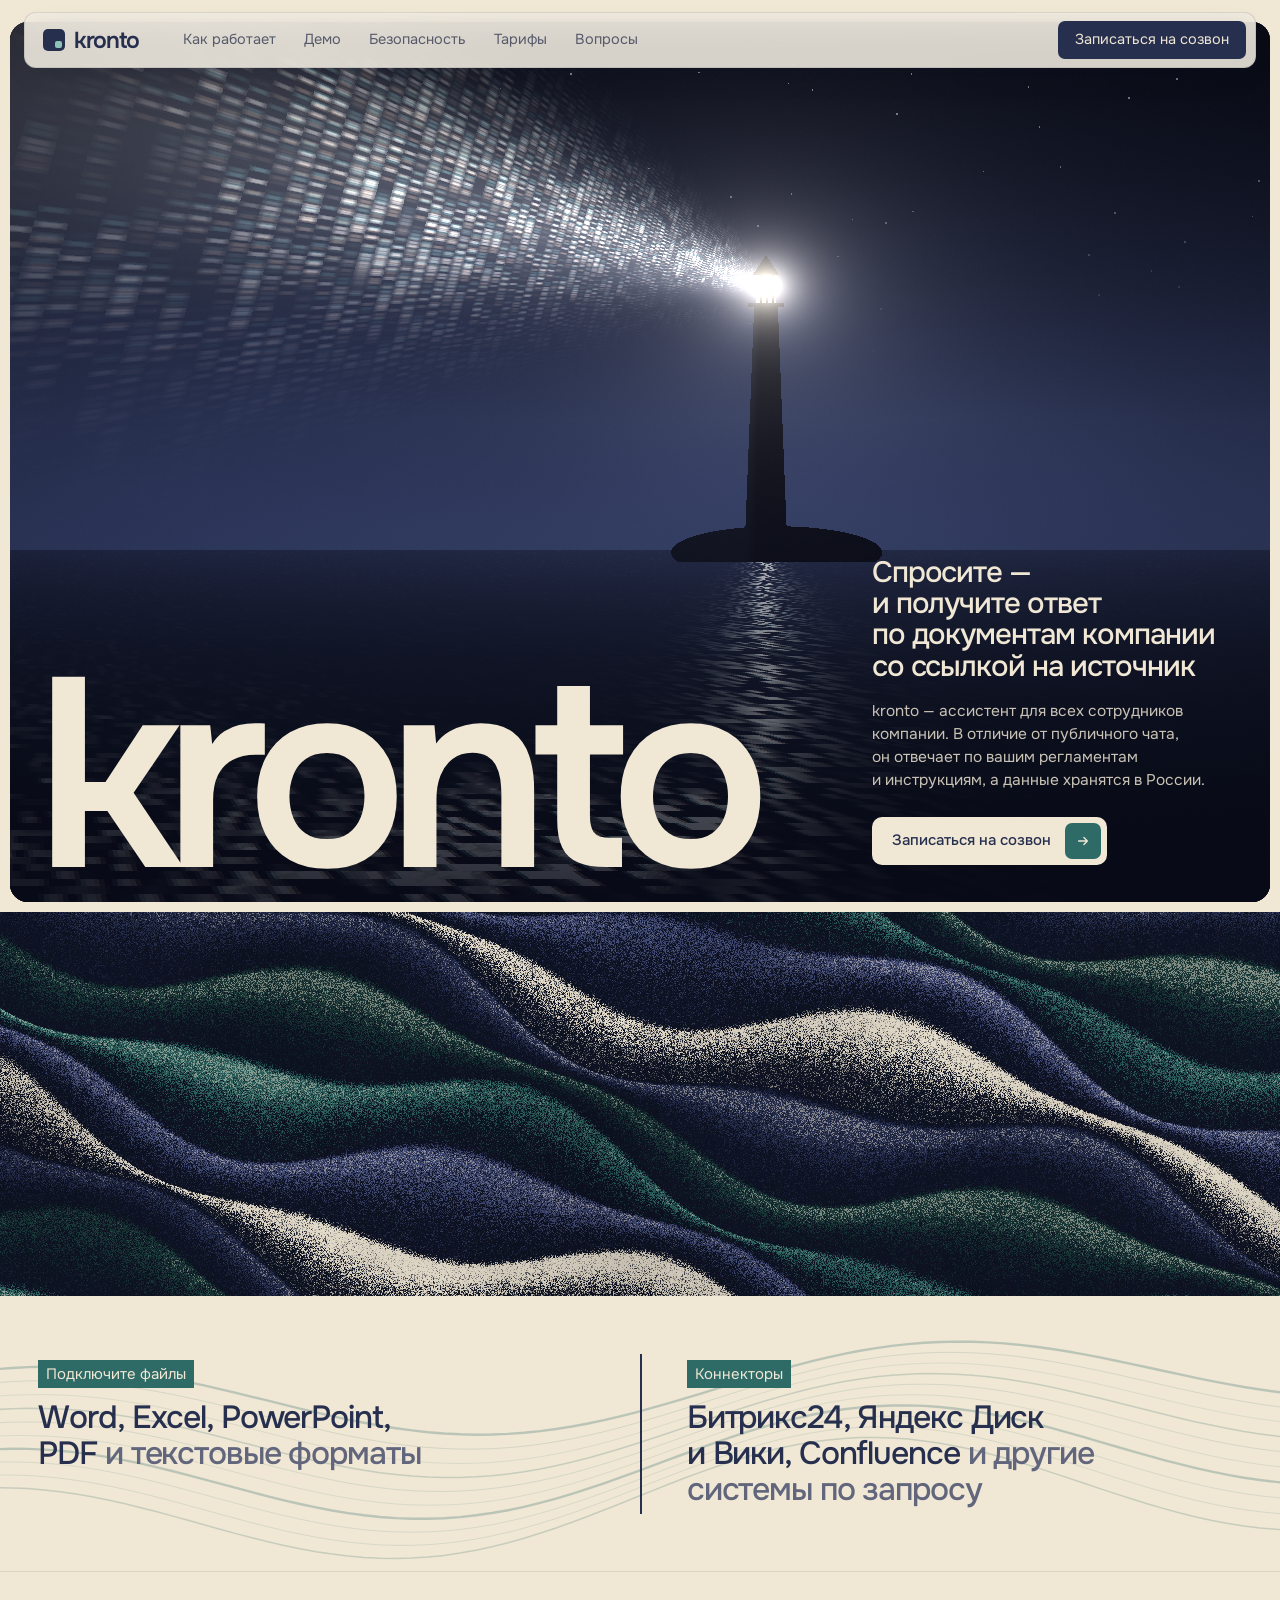
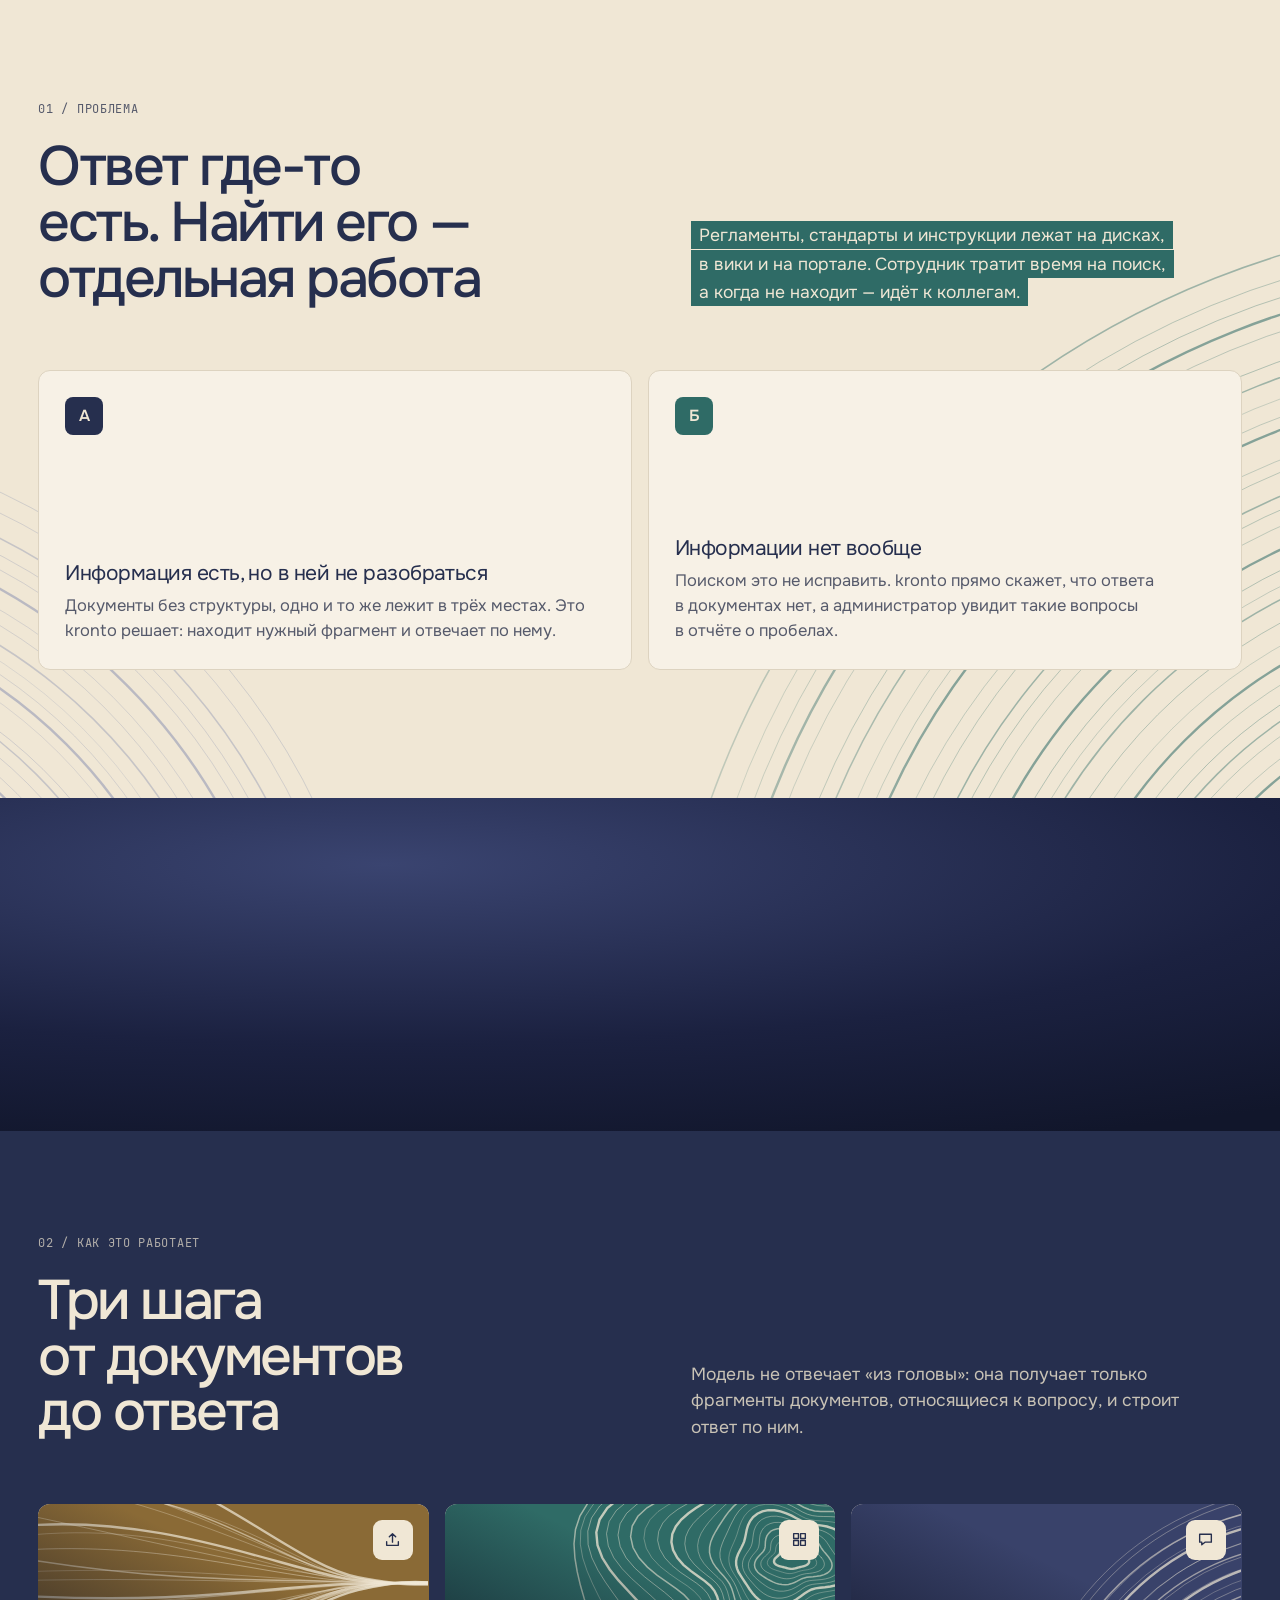
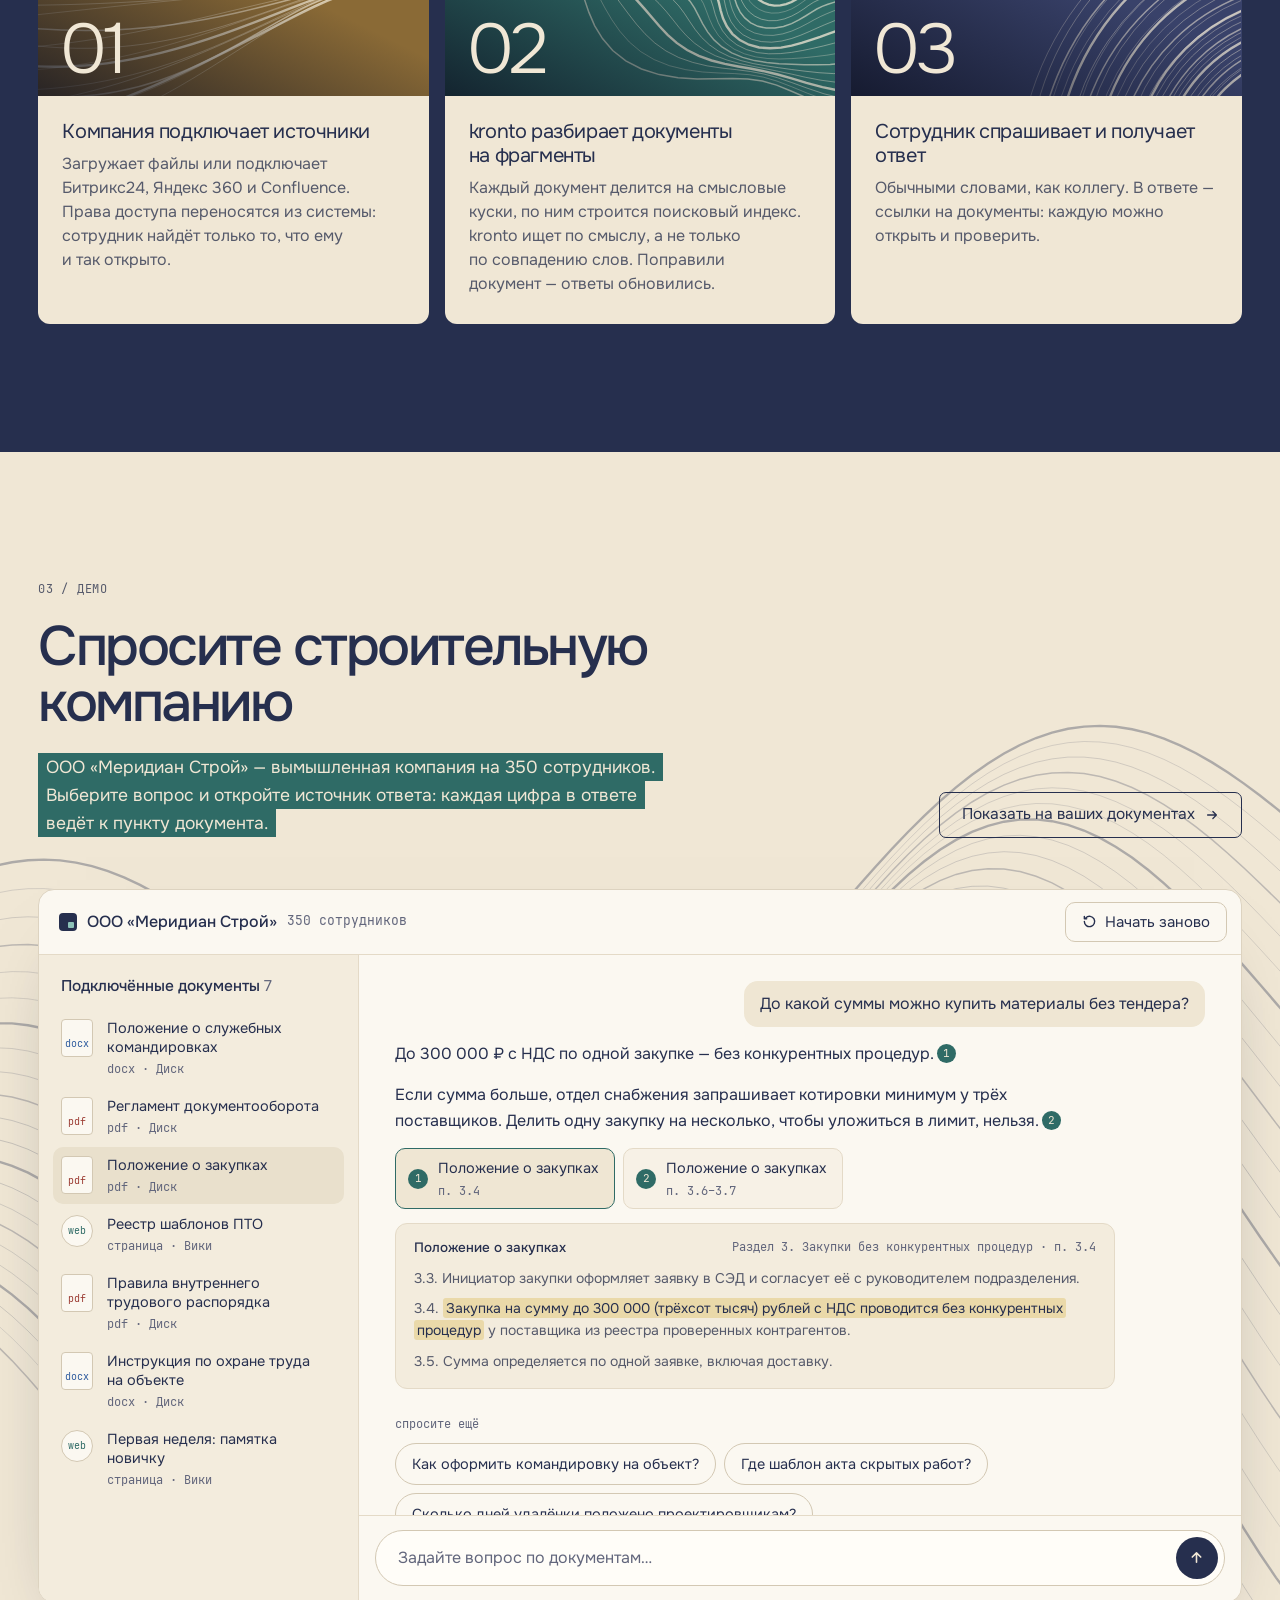
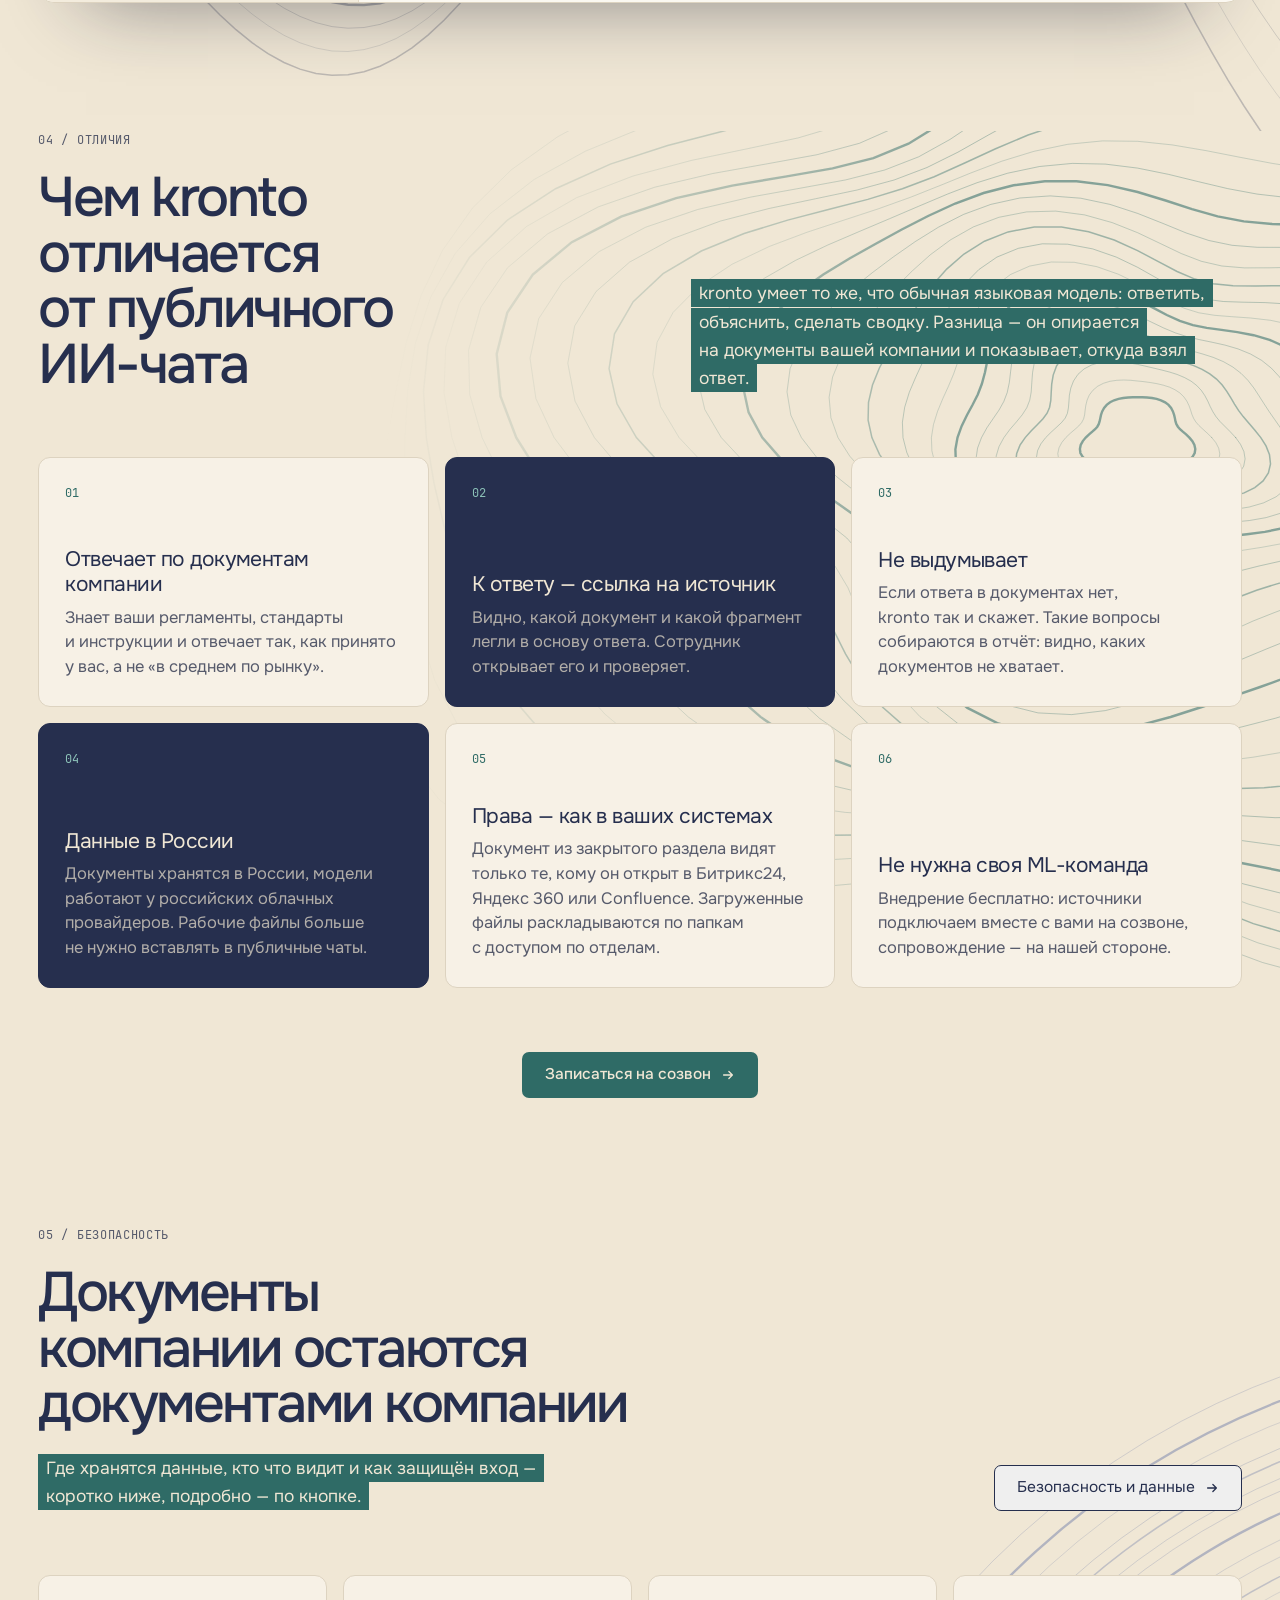
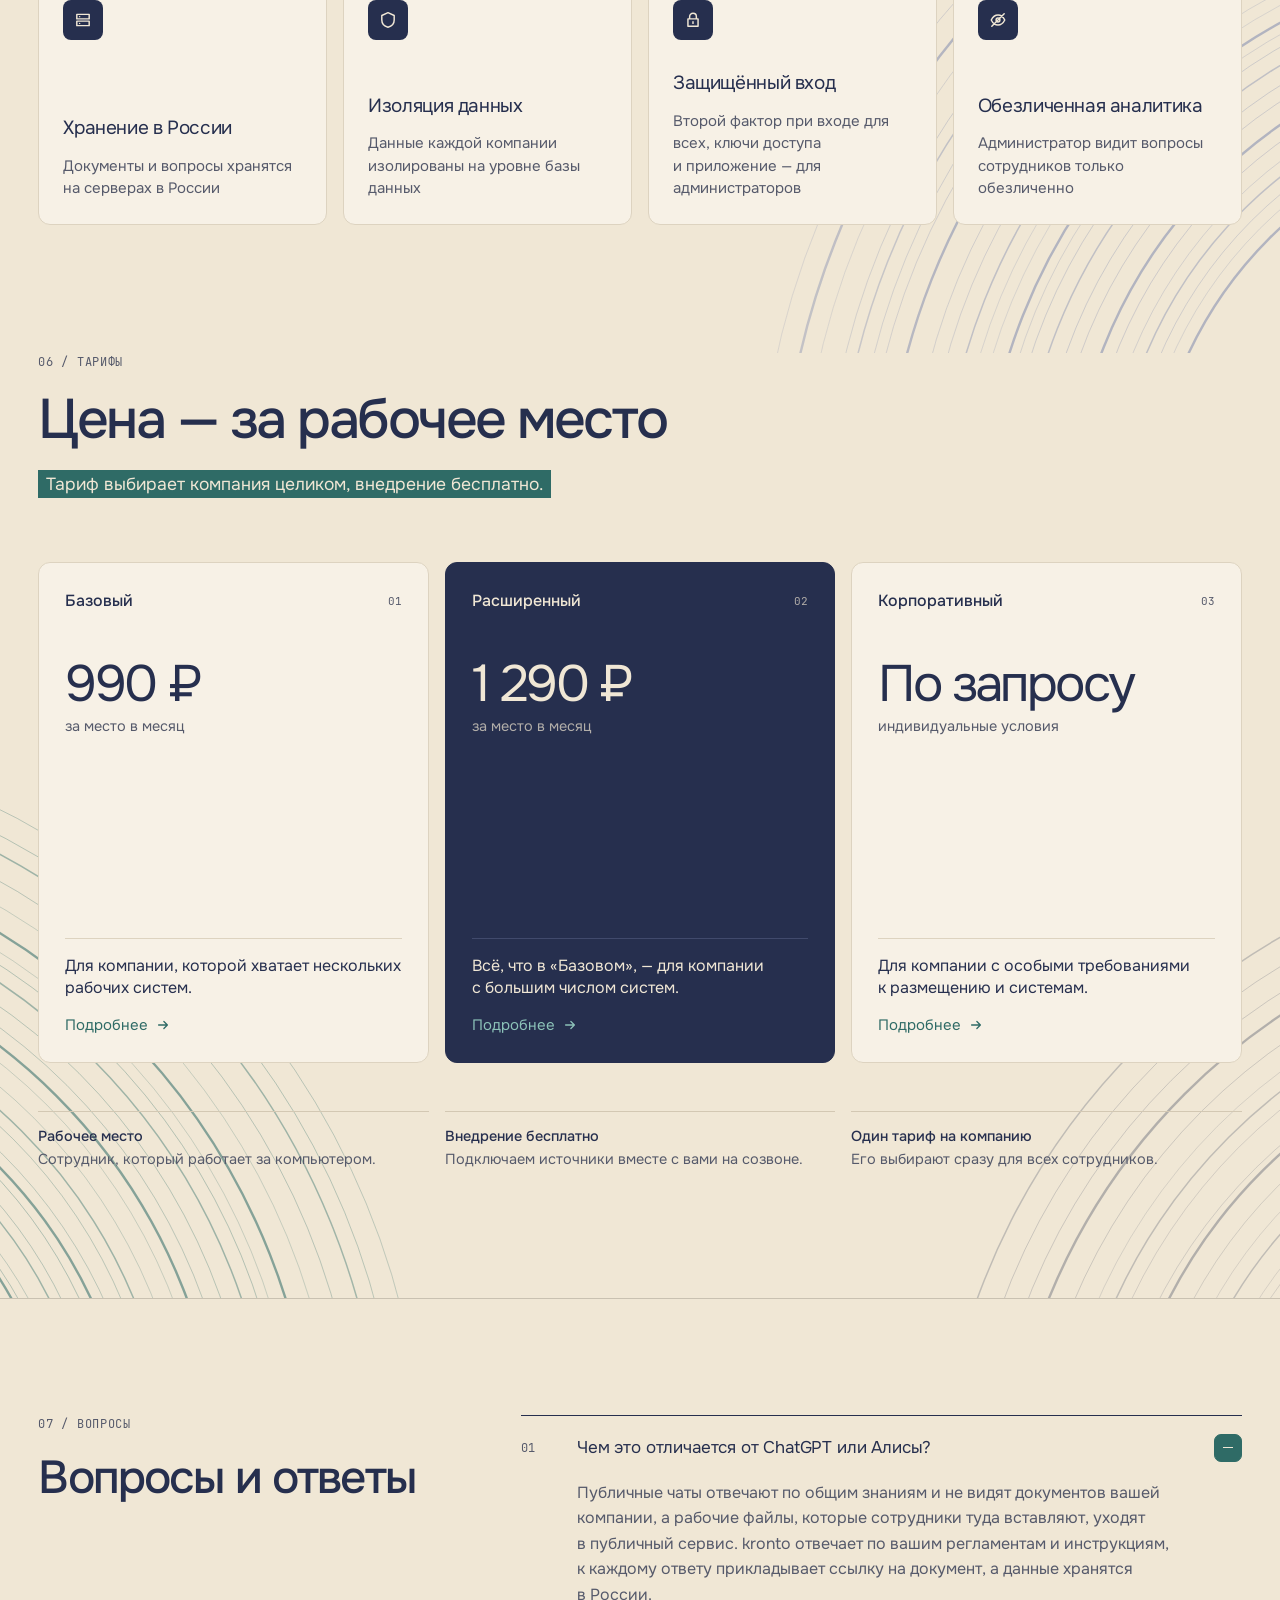
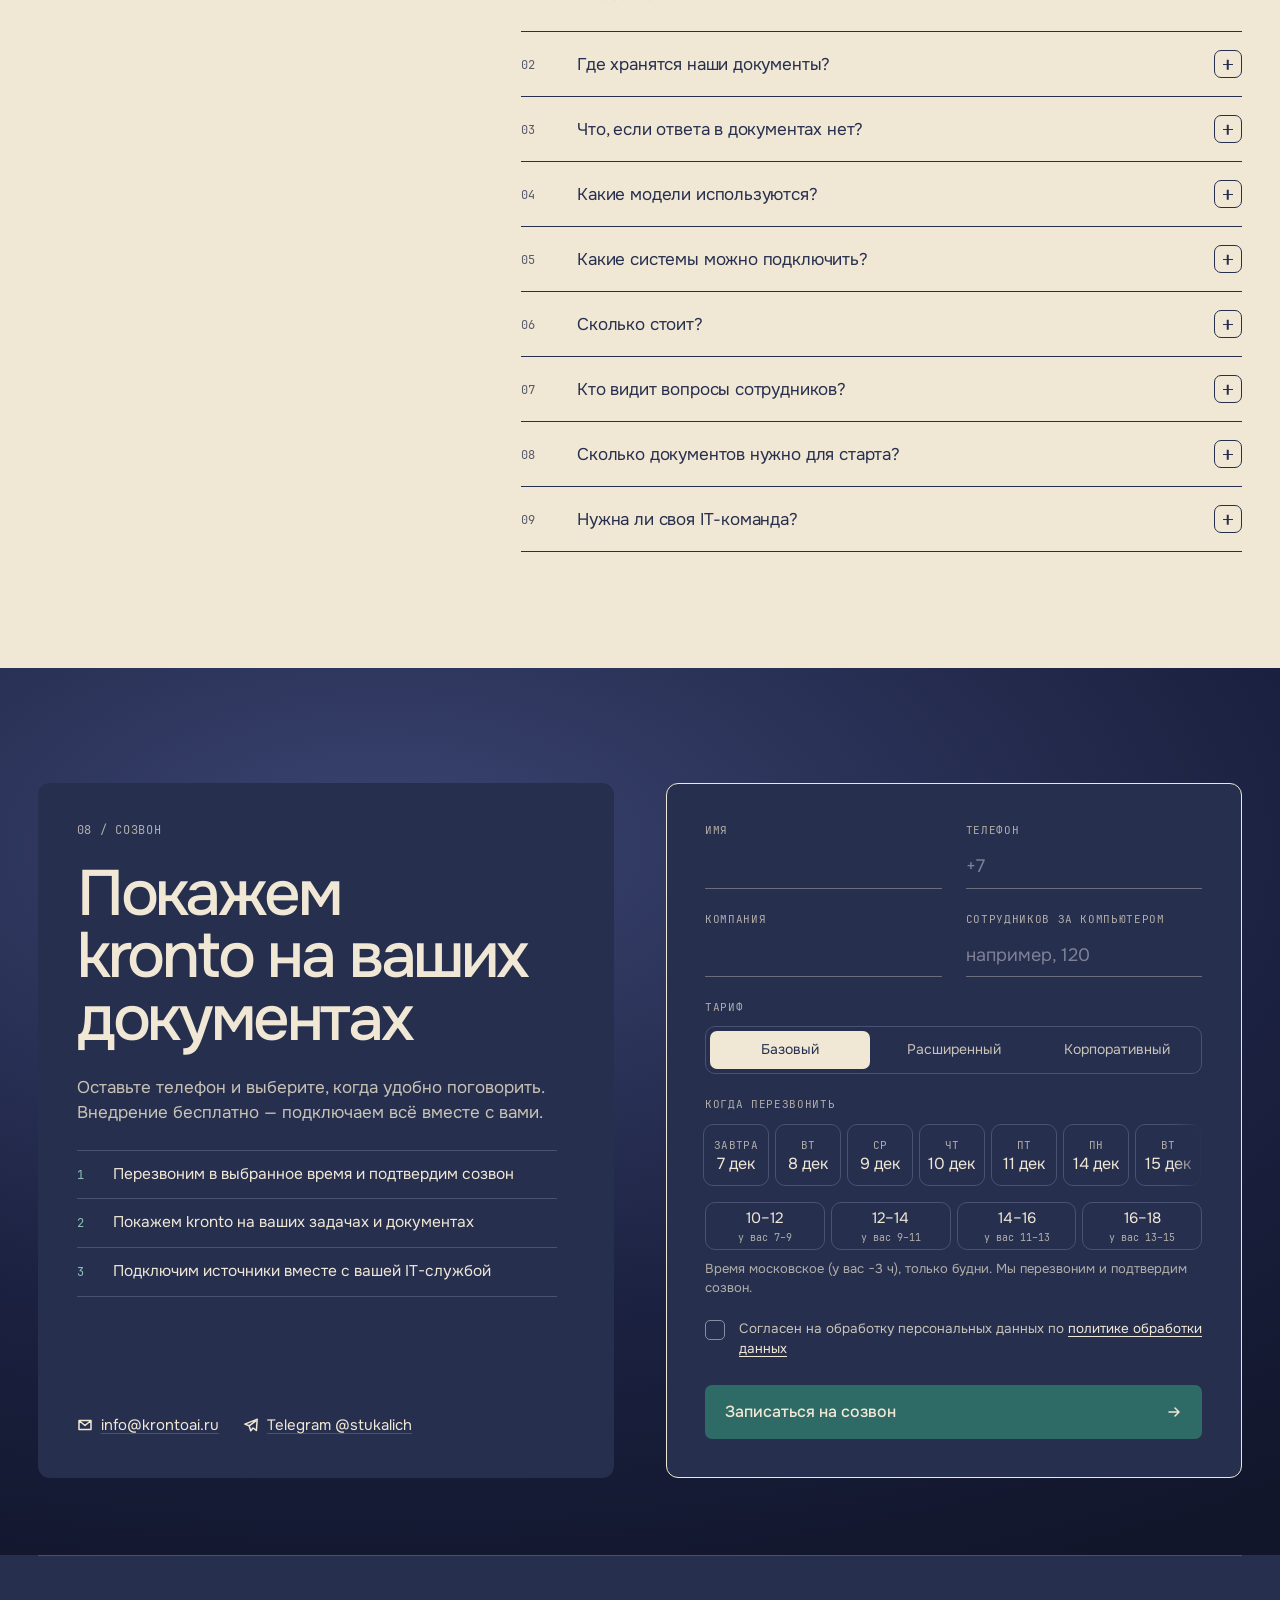
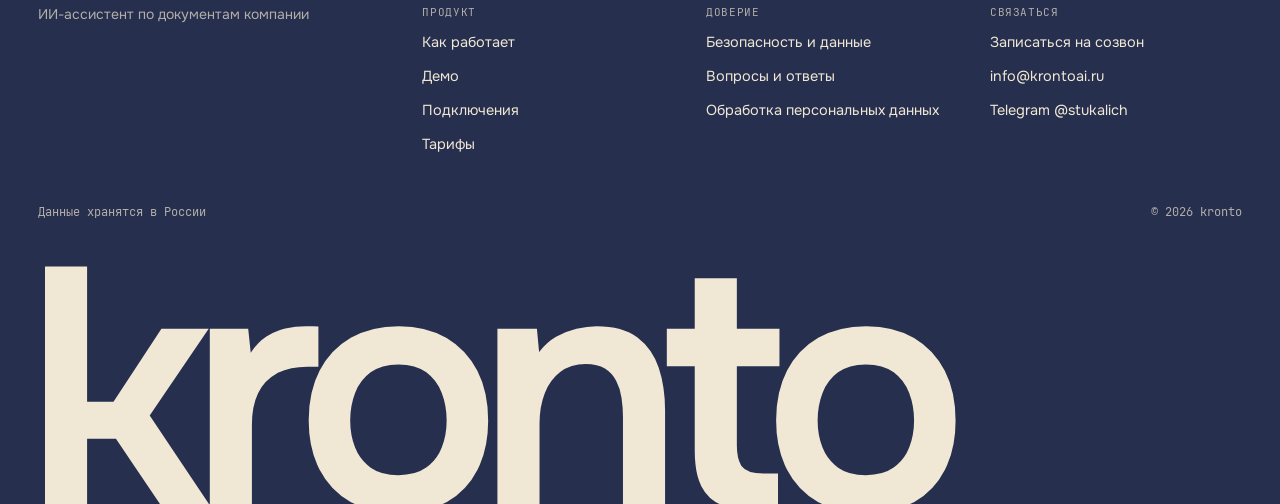
==== commit 241b922c: "Новый лендинг по макету v8: маяк, тарифы-перевёртыши, запись на созвон с датой и временем - Вёрстка " ====
--- a/index.html
+++ b/index.html
@@ -2,787 +2,710 @@
 <html lang="ru">
 <head>
   <meta charset="utf-8">
-  <meta name="viewport" content="width=device-width, initial-scale=1">
-  <title>kronto&nbsp;— ИИ-ассистент по документам компании</title>
-  <meta name="description" content="kronto отвечает сотрудникам на вопросы по внутренним документам компании и показывает источник. Если ответа в документах нет&nbsp;— прямо говорит об этом. Российские модели, данные в России.">
-  <meta name="theme-color" content="#f5f1e8">
-
-  <!-- Open Graph / Telegram. Домен: krontoai.ru -->
+  <meta name="viewport" content="width=device-width, initial-scale=1, viewport-fit=cover">
+  <meta http-equiv="Content-Security-Policy" content="default-src 'self'; script-src 'self'; style-src 'self'; img-src 'self' data:; font-src 'self'; connect-src 'self' https://stage.krontoai.ru; object-src 'none'; base-uri 'self'; form-action 'self'">
+  <title>kronto&nbsp;— ИИ-ассистент по&nbsp;документам компании</title>
+  <meta name="description" content="kronto отвечает сотрудникам по регламентам и инструкциям компании со ссылкой на источник. Если ответа в документах нет — прямо говорит об этом. Данные хранятся в России. От 990 ₽ за место в месяц, внедрение бесплатно.">
+  <link rel="canonical" href="https://krontoai.ru/">
+  <meta name="theme-color" content="#f0e7d5">
+  <meta name="color-scheme" content="light">
+
   <meta property="og:type" content="website">
   <meta property="og:locale" content="ru_RU">
   <meta property="og:site_name" content="kronto">
-  <meta property="og:title" content="kronto&nbsp;— ИИ-ассистент по документам компании">
-  <meta property="og:description" content="Сотрудник спрашивает&nbsp;— kronto отвечает по документам компании со ссылкой на источник. Попробуйте демо.">
+  <meta property="og:title" content="kronto — ИИ-ассистент по документам компании">
+  <meta property="og:description" content="Спросите — и получите ответ по документам компании со ссылкой на источник. Данные хранятся в России.">
   <meta property="og:url" content="https://krontoai.ru/">
-  <meta property="og:image" content="https://krontoai.ru/assets/img/og-image.png">
+  <meta property="og:image" content="https://krontoai.ru/assets/img/og-image.jpg">
   <meta property="og:image:width" content="1200">
   <meta property="og:image:height" content="630">
-  <meta property="og:image:alt" content="kronto&nbsp;— ответы по документам компании со ссылкой на источник">
+  <meta property="og:image:alt" content="kronto — ответы по документам компании со ссылкой на источник">
   <meta name="twitter:card" content="summary_large_image">
-  <meta name="twitter:title" content="kronto&nbsp;— ИИ-ассистент по документам компании">
-  <meta name="twitter:description" content="Сотрудник спрашивает&nbsp;— kronto отвечает по документам компании со ссылкой на источник.">
-  <meta name="twitter:image" content="https://krontoai.ru/assets/img/og-image.png">
-
-  <link rel="icon" href="assets/img/favicon.svg?v=1" type="image/svg+xml">
-  <link rel="apple-touch-icon" href="assets/img/apple-touch-icon.png?v=1">
-
-  <link rel="preload" href="assets/fonts/onest-var.woff2" as="font" type="font/woff2" crossorigin>
-  <link rel="stylesheet" href="assets/css/tokens.css?v=1">
-  <link rel="stylesheet" href="assets/css/base.css?v=1">
-  <link rel="stylesheet" href="assets/css/sections.css?v=3">
-
-  <script type="module" src="assets/js/main.js?v=1"></script>
-  <script type="module" src="assets/js/demo.js?v=2"></script>
-  <script type="module" src="assets/js/calculator.js?v=2"></script>
-  <script type="module" src="assets/js/form.js?v=1"></script>
-
-  <!--
-    TODO: Яндекс Метрика. Не подключена.
-    Чтобы подключить: вставьте сюда код счётчика, вынесите его в отдельный файл assets/js/metrika.js
-    (inline-скрипты запрещены политикой CSP) и добавьте https://mc.yandex.ru в script-src, img-src
-    и connect-src в deploy/nginx.conf.
-    <script src="assets/js/metrika.js" defer></script>
-  -->
+  <meta name="twitter:title" content="kronto — ИИ-ассистент по документам компании">
+  <meta name="twitter:description" content="Спросите — и получите ответ по документам компании со ссылкой на источник.">
+  <meta name="twitter:image" content="https://krontoai.ru/assets/img/og-image.jpg">
+
+  <link rel="icon" href="assets/img/favicon.svg?v=2" type="image/svg+xml">
+  <link rel="apple-touch-icon" href="assets/img/apple-touch-icon.png?v=2">
+
+  <link rel="preload" href="assets/fonts/onest-cyrillic.woff2" as="font" type="font/woff2" crossorigin>
+  <link rel="preload" href="assets/fonts/onest-latin.woff2" as="font" type="font/woff2" crossorigin>
+  <link rel="stylesheet" href="assets/css/tokens.css?v=4">
+  <link rel="stylesheet" href="assets/css/base.css?v=4">
+  <link rel="stylesheet" href="assets/css/sections.css?v=4">
+
+  <script type="module" src="assets/js/art.js?v=4"></script>
+  <script type="module" src="assets/js/main.js?v=4"></script>
+  <script type="module" src="assets/js/demo.js?v=4"></script>
+  <script type="module" src="assets/js/form.js?v=4"></script>
+
+  <script type="application/ld+json">
+  {
+    "@context": "https://schema.org",
+    "@type": "SoftwareApplication",
+    "name": "kronto",
+    "url": "https://krontoai.ru/",
+    "applicationCategory": "BusinessApplication",
+    "operatingSystem": "Web",
+    "description": "ИИ-ассистент, который отвечает сотрудникам по документам компании со ссылкой на источник.",
+    "offers": [
+      { "@type": "Offer", "name": "Базовый", "price": "990", "priceCurrency": "RUB" },
+      { "@type": "Offer", "name": "Расширенный", "price": "1290", "priceCurrency": "RUB" }
+    ]
+  }
+  </script>
 </head>
 <body id="top">
-  <a class="skip-link" href="#main">Перейти к содержанию</a>
-
-  <!-- Иконки: Lucide (ISC), перерисованы и встроены -->
+  <a class="skip-link" href="#main">Перейти к&nbsp;содержанию</a>
+
   <svg class="visually-hidden" aria-hidden="true" focusable="false">
     <defs>
-      <symbol id="i-arrow" viewBox="0 0 24 24"><path d="M5 12h14"/><path d="m12 5 7 7-7 7"/></symbol>
-      <symbol id="i-arrow-up" viewBox="0 0 24 24"><path d="M12 19V5"/><path d="m5 12 7-7 7 7"/></symbol>
-      <symbol id="i-x" viewBox="0 0 24 24"><path d="M18 6 6 18"/><path d="m6 6 12 12"/></symbol>
-      <symbol id="i-menu" viewBox="0 0 24 24"><path d="M4 7h16"/><path d="M4 12h16"/><path d="M4 17h16"/></symbol>
-      <symbol id="i-reset" viewBox="0 0 24 24"><path d="M3 12a9 9 0 1 0 9-9 9.75 9.75 0 0 0-6.74 2.74L3 8"/><path d="M3 3v5h5"/></symbol>
-      <symbol id="i-chevron" viewBox="0 0 24 24"><path d="m6 9 6 6 6-6"/></symbol>
-      <symbol id="i-file" viewBox="0 0 24 24"><path d="M14.5 2H6a2 2 0 0 0-2 2v16a2 2 0 0 0 2 2h12a2 2 0 0 0 2-2V7.5Z"/><path d="M14 2v5a1 1 0 0 0 1 1h5"/><path d="M8 13h8"/><path d="M8 17h5"/></symbol>
-      <symbol id="i-globe" viewBox="0 0 24 24"><circle cx="12" cy="12" r="10"/><path d="M12 2a14.5 14.5 0 0 0 0 20 14.5 14.5 0 0 0 0-20"/><path d="M2 12h20"/></symbol>
-      <symbol id="i-folder" viewBox="0 0 24 24"><path d="M20 20a2 2 0 0 0 2-2V8a2 2 0 0 0-2-2h-7.9a2 2 0 0 1-1.69-.9L9.6 3.9A2 2 0 0 0 7.93 3H4a2 2 0 0 0-2 2v13a2 2 0 0 0 2 2Z"/><path d="m9 13 2 2 4-4"/></symbol>
-      <symbol id="i-upload" viewBox="0 0 24 24"><path d="M21 15v4a2 2 0 0 1-2 2H5a2 2 0 0 1-2-2v-4"/><path d="m17 8-5-5-5 5"/><path d="M12 3v12"/></symbol>
-      <symbol id="i-pin" viewBox="0 0 24 24"><path d="M20 10c0 5-5.5 10.2-7.4 11.8a1 1 0 0 1-1.2 0C9.5 20.2 4 15 4 10a8 8 0 0 1 16 0"/><circle cx="12" cy="10" r="3"/></symbol>
-      <symbol id="i-layers" viewBox="0 0 24 24"><path d="m12.8 2.2a2 2 0 0 0-1.6 0L2.6 6.1a1 1 0 0 0 0 1.8l8.6 3.9a2 2 0 0 0 1.6 0l8.6-3.9a1 1 0 0 0 0-1.8Z"/><path d="m2 12 9.2 4.2a2 2 0 0 0 1.6 0L22 12"/><path d="m2 17 9.2 4.2a2 2 0 0 0 1.6 0L22 17"/></symbol>
-      <symbol id="i-chip" viewBox="0 0 24 24"><rect x="4" y="4" width="16" height="16" rx="2"/><rect x="9" y="9" width="6" height="6" rx="1"/><path d="M9 1v3M15 1v3M9 20v3M15 20v3M20 9h3M20 14h3M1 9h3M1 14h3"/></symbol>
-      <symbol id="i-mail" viewBox="0 0 24 24"><rect x="2" y="4" width="20" height="16" rx="2"/><path d="m22 7-8.97 5.7a1.94 1.94 0 0 1-2.06 0L2 7"/></symbol>
-      <symbol id="i-send" viewBox="0 0 24 24"><path d="M14.5 21.7a.5.5 0 0 0 .9-.1l6.5-19a.5.5 0 0 0-.6-.6l-19 6.5a.5.5 0 0 0-.1.9l7.9 3.2a2 2 0 0 1 1.1 1.1Z"/><path d="m21.9 2.1-10.9 10.9"/></symbol>
-      <symbol id="i-check" viewBox="0 0 24 24"><path d="M20 6 9 17l-5-5"/></symbol>
-      <symbol id="i-search" viewBox="0 0 24 24"><circle cx="11" cy="11" r="8"/><path d="m21 21-4.3-4.3"/></symbol>
+      <symbol id="i-arrow" viewBox="0 0 16 16"><path d="M3 8h10M9 4l4 4-4 4"/></symbol>
+      <symbol id="i-back" viewBox="0 0 16 16"><path d="M13 8H3M7 4 3 8l4 4"/></symbol>
+      <symbol id="i-send" viewBox="0 0 16 16"><path d="M8 13V3M3.5 7.5 8 3l4.5 4.5"/></symbol>
+      <symbol id="i-reset" viewBox="0 0 16 16"><path d="M2.5 8a5.5 5.5 0 1 0 1.7-4M2.5 2.5V5H5"/></symbol>
+      <symbol id="i-check" viewBox="0 0 16 16"><path d="M3 8.5 6.5 12 13 4.5"/></symbol>
+      <symbol id="i-x" viewBox="0 0 16 16"><path d="M4 4l8 8M12 4l-8 8"/></symbol>
+      <symbol id="i-menu" viewBox="0 0 16 16"><path d="M2.5 4.5h11M2.5 8h11M2.5 11.5h11"/></symbol>
+      <symbol id="i-mail" viewBox="0 0 16 16"><path d="M2 3.5h12v9H2zM2.5 4l5.5 4.5L13.5 4"/></symbol>
+      <symbol id="i-telegram" viewBox="0 0 16 16"><path d="M14.2 2.3 1.8 7.1l4.3 1.7 1.6 4.9 2.3-2.7 3.4 2.5zM6.1 8.8l6.4-4.7"/></symbol>
+      <symbol id="i-upload" viewBox="0 0 16 16"><path d="M8 10.5V2.5M5 5.5l3-3 3 3M2.5 10v3.5h11V10"/></symbol>
+      <symbol id="i-grid" viewBox="0 0 16 16"><path d="M2.5 2.5h4.5v4.5h-4.5zM9 2.5h4.5v4.5H9zM2.5 9h4.5v4.5h-4.5zM9 9h4.5v4.5H9z"/></symbol>
+      <symbol id="i-message" viewBox="0 0 16 16"><path d="M2.5 3h11v7.5h-6L4.5 13v-2.5h-2z"/></symbol>
+      <symbol id="i-server" viewBox="0 0 16 16"><path d="M2.5 3h11v4h-11zM2.5 9h11v4h-11zM5 5h.01M5 11h.01"/></symbol>
+      <symbol id="i-shield" viewBox="0 0 16 16"><path d="M8 1.5 13.5 4v4c0 3.2-2.3 5.6-5.5 6.5C4.8 13.6 2.5 11.2 2.5 8V4z"/></symbol>
+      <symbol id="i-lock" viewBox="0 0 16 16"><path d="M5 7V5a3 3 0 0 1 6 0v2M3.5 7h9v6.5h-9zM8 9.5v1.5"/></symbol>
+      <symbol id="i-eye-off" viewBox="0 0 16 16"><path d="M2 8s2.2-4.5 6-4.5S14 8 14 8s-2.2 4.5-6 4.5S2 8 2 8zM8 9.7a1.7 1.7 0 1 0 0-3.4 1.7 1.7 0 0 0 0 3.4zM2.5 13.5l11-11"/></symbol>
+      <symbol id="i-alert" viewBox="0 0 16 16"><path d="M8 1.8 14.5 13.5h-13zM8 6v3.5M8 11.6h.01"/></symbol>
     </defs>
   </svg>
 
-  <!-- ═════════ 5.1 Шапка ═════════ -->
-  <header class="site-header">
-    <div class="container site-header__inner">
-      <a class="site-header__logo" href="#top" aria-label="kronto&nbsp;— наверх"><svg class="logo" viewBox="40 -730 2880 750" role="img" aria-label="kronto"><path fill="currentColor" d="M60.599853515625 0.0V-707.3200073242188H175.04052734375V-313.12030029296875H254.56024169921875L397.19989013671875 -527.0H525.8406372070312L354.000732421875 -276.0L540.2006225585938 0.0H406.91986083984375L262.3201904296875 -212.23968505859375H175.04052734375V0.0Z M571.599853515625 0.0V-527.0H676.9603881835938L683.5204467773438 -455.240234375Q703.5204467773438 -485.6002197265625 729.2204284667969 -502.68017578125Q754.92041015625 -519.7601318359375 784.7003479003906 -527.1800842285156Q814.4802856445312 -534.6000366210938 846.7201538085938 -534.6000366210938Q856.9202270507812 -534.6000366210938 865.8202819824219 -534.4400329589844Q874.7203369140625 -534.280029296875 880.7603149414062 -533.9600219726562V-424.83935546875H848.80029296875Q794.8004760742188 -424.83935546875 758.2205200195312 -403.77947998046875Q721.6405639648438 -382.7196044921875 703.8405456542969 -343.979736328125Q686.04052734375 -305.2398681640625 686.04052734375 -251.55987548828125V0.0Z M1164.2400512695312 6.6400146484375Q1082.840087890625 6.6400146484375 1024.7600402832031 -26.739959716796875Q966.6799926757812 -60.11993408203125 936.1399230957031 -120.95993041992188Q905.599853515625 -181.7999267578125 905.599853515625 -262.67999267578125Q905.599853515625 -344.88006591796875 936.6399230957031 -405.7000732421875Q967.6799926757812 -466.52008056640625 1025.6000366210938 -500.56005859375Q1083.5200805664062 -534.6000366210938 1164.6400146484375 -534.6000366210938Q1245.719970703125 -534.6000366210938 1303.1400146484375 -500.24005126953125Q1360.56005859375 -465.88006591796875 1390.9401245117188 -404.9000549316406Q1421.3201904296875 -343.9200439453125 1421.3201904296875 -261.719970703125Q1421.3201904296875 -181.159912109375 1391.0801391601562 -120.47991943359375Q1360.840087890625 -59.7999267578125 1303.5800476074219 -26.5799560546875Q1246.3200073242188 6.6400146484375 1164.2400512695312 6.6400146484375ZM1163.280029296875 -96.84063720703125Q1214.8798828125 -96.84063720703125 1246.7397766113281 -119.64056396484375Q1278.5996704101562 -142.44049072265625 1293.3796081542969 -180.20034790039062Q1308.1595458984375 -217.960205078125 1308.1595458984375 -262.3599853515625Q1308.1595458984375 -306.759765625 1293.3796081542969 -344.9996337890625Q1278.5996704101562 -383.239501953125 1246.8997802734375 -406.679443359375Q1215.1998901367188 -430.119384765625 1163.280029296875 -430.119384765625Q1112.3601684570312 -430.119384765625 1080.3402709960938 -406.679443359375Q1048.3203735351562 -383.239501953125 1033.5404357910156 -345.1596374511719Q1018.760498046875 -307.07977294921875 1018.760498046875 -262.3599853515625Q1018.760498046875 -217.64019775390625 1033.700439453125 -179.88034057617188Q1048.640380859375 -142.1204833984375 1080.5002746582031 -119.48056030273438Q1112.3601684570312 -96.84063720703125 1163.280029296875 -96.84063720703125Z M1492.599853515625 0.0V-527.0H1600.5204467773438L1606.4404907226562 -457.240234375Q1626.6805419921875 -485.28021240234375 1654.8405456542969 -502.2001647949219Q1683.0005493164062 -519.1201171875 1714.4205017089844 -526.8600769042969Q1745.8404541015625 -534.6000366210938 1773.6803588867188 -534.6000366210938Q1849.7203369140625 -534.6000366210938 1892.9003295898438 -501.96002197265625Q1936.080322265625 -469.32000732421875 1954.4203186035156 -414.3399963378906Q1972.7603149414062 -359.3599853515625 1972.7603149414062 -291.0V0.0H1858.3196411132812V-270.56005859375Q1858.3196411132812 -300.83990478515625 1854.1396484375 -329.5597839355469Q1849.9596557617188 -358.2796630859375 1838.0596923828125 -381.4395751953125Q1826.1597290039062 -404.5994873046875 1804.3598022460938 -418.179443359375Q1782.5598754882812 -431.7593994140625 1746.3200073242188 -431.7593994140625Q1701.0401611328125 -431.7593994140625 1669.6602783203125 -407.55950927734375Q1638.2803955078125 -383.359619140625 1622.6604614257812 -342.5198059082031Q1607.04052734375 -301.67999267578125 1607.04052734375 -250.92022705078125V0.0Z M2287.7201538085938 0.0Q2224.5200805664062 0.0 2183.8599853515625 -17.03997802734375Q2143.1998901367188 -34.0799560546875 2123.4998168945312 -72.23995971679688Q2103.7997436523438 -110.39996337890625 2103.7997436523438 -173.2000732421875V-425.43939208984375H2021.9598388671875V-527.0H2103.7997436523438V-675.6798095703125H2218.2404174804688V-527.0H2345.1600952148438V-425.43939208984375H2218.2404174804688V-187.960205078125Q2218.2404174804688 -145.16046142578125 2233.580322265625 -123.1805419921875Q2248.9202270507812 -101.20062255859375 2299.6400146484375 -101.20062255859375H2341.2000732421875V0.0Z M2637.2400512695312 6.6400146484375Q2555.840087890625 6.6400146484375 2497.760040283203 -26.739959716796875Q2439.6799926757812 -60.11993408203125 2409.139923095703 -120.95993041992188Q2378.599853515625 -181.7999267578125 2378.599853515625 -262.67999267578125Q2378.599853515625 -344.88006591796875 2409.639923095703 -405.7000732421875Q2440.6799926757812 -466.52008056640625 2498.6000366210938 -500.56005859375Q2556.5200805664062 -534.6000366210938 2637.6400146484375 -534.6000366210938Q2718.719970703125 -534.6000366210938 2776.1400146484375 -500.24005126953125Q2833.56005859375 -465.88006591796875 2863.9401245117188 -404.9000549316406Q2894.3201904296875 -343.9200439453125 2894.3201904296875 -261.719970703125Q2894.3201904296875 -181.159912109375 2864.0801391601562 -120.47991943359375Q2833.840087890625 -59.7999267578125 2776.580047607422 -26.5799560546875Q2719.3200073242188 6.6400146484375 2637.2400512695312 6.6400146484375ZM2636.280029296875 -96.84063720703125Q2687.8798828125 -96.84063720703125 2719.739776611328 -119.64056396484375Q2751.5996704101562 -142.44049072265625 2766.379608154297 -180.20034790039062Q2781.1595458984375 -217.960205078125 2781.1595458984375 -262.3599853515625Q2781.1595458984375 -306.759765625 2766.379608154297 -344.9996337890625Q2751.5996704101562 -383.239501953125 2719.8997802734375 -406.679443359375Q2688.1998901367188 -430.119384765625 2636.280029296875 -430.119384765625Q2585.3601684570312 -430.119384765625 2553.3402709960938 -406.679443359375Q2521.3203735351562 -383.239501953125 2506.5404357910156 -345.1596374511719Q2491.760498046875 -307.07977294921875 2491.760498046875 -262.3599853515625Q2491.760498046875 -217.64019775390625 2506.700439453125 -179.88034057617188Q2521.640380859375 -142.1204833984375 2553.500274658203 -119.48056030273438Q2585.3601684570312 -96.84063720703125 2636.280029296875 -96.84063720703125Z"/><circle cx="2636.5" cy="-264" r="78" fill="var(--accent)"/></svg></a>
-
-      <nav class="nav" id="site-nav" aria-label="Разделы страницы">
+  <!-- ═════════ Шапка ═════════ -->
+  <header class="site-header" data-header>
+    <div class="site-header__bar">
+      <a class="logo" href="#top" aria-label="kronto — наверх">
+        <span class="logo__mark" aria-hidden="true"><span></span></span>
+        <span class="logo__word">kronto</span>
+      </a>
+
+      <nav class="nav" aria-label="Разделы страницы">
         <ul class="nav__list">
-          <li><a href="#how">Как работает</a></li>
-          <li><a href="#demo">Демо</a></li>
-          <li><a href="#security">Безопасность</a></li>
-          <li class="nav__pricing"><a href="#pricing">Тарифы</a></li>
-          <li><a href="#status">Статус</a></li>
+          <li><a href="#how" data-nav="how">Как работает</a></li>
+          <li><a href="#demo" data-nav="demo">Демо</a></li>
+          <li><a href="#security" data-nav="security">Безопасность</a></li>
+          <li><a href="#pricing" data-nav="pricing">Тарифы</a></li>
+          <li><a href="#faq" data-nav="faq">Вопросы</a></li>
         </ul>
-        <a class="btn btn--dark nav__cta-mobile" href="#pilot">Обсудить пилот</a>
       </nav>
 
-      <a class="btn btn--dark btn--sm site-header__cta" href="#pilot">Обсудить пилот</a>
-
-      <button class="burger" type="button" aria-expanded="false" aria-controls="site-nav" aria-label="Открыть меню">
-        <svg class="burger__open" width="24" height="24" aria-hidden="true"><use href="#i-menu"/></svg>
-        <svg class="burger__close" width="24" height="24" aria-hidden="true"><use href="#i-x"/></svg>
-      </button>
+      <div class="site-header__actions">
+        <a class="btn btn--dark btn--sm site-header__cta" href="#contact"><span>Записаться<span class="site-header__cta-tail"> на&nbsp;созвон</span></span></a>
+        <button class="menu-btn" type="button" aria-expanded="false" aria-controls="mobile-menu" aria-label="Меню" data-menu-btn>
+          <svg class="icon menu-btn__open" width="20" height="20" aria-hidden="true"><use href="#i-menu"/></svg>
+          <svg class="icon menu-btn__close" width="20" height="20" aria-hidden="true"><use href="#i-x"/></svg>
+        </button>
+      </div>
+    </div>
+
+    <div class="mobile-menu" id="mobile-menu" hidden data-menu>
+      <ul class="mobile-menu__list">
+        <li><a href="#how">Как работает</a></li>
+        <li><a href="#demo">Демо</a></li>
+        <li><a href="#security">Безопасность</a></li>
+        <li><a href="#pricing">Тарифы</a></li>
+        <li><a href="#faq">Вопросы и&nbsp;ответы</a></li>
+      </ul>
+      <div class="mobile-menu__contacts">
+        <a href="mailto:info@krontoai.ru">info@krontoai.ru</a>
+        <a href="https://t.me/stukalich" rel="noopener">Telegram @stukalich</a>
+      </div>
     </div>
   </header>
 
   <main id="main">
 
-    <!-- ═════════ 5.2 Первый экран ═════════ -->
+    <!-- ═════════ Первый экран ═════════ -->
     <section class="hero" aria-labelledby="hero-title">
-      <div class="hero__panel">
-        <div class="hero__arcs hero__arcs--left" aria-hidden="true"><svg viewBox="0 0 520 640" preserveAspectRatio="xMidYMax slice" fill="none"><defs><linearGradient id="gl" x1="0" y1="1" x2="1" y2="0"><stop offset="0" stop-color="#f3a6de"/><stop offset="0.45" stop-color="#9b8cf7"/><stop offset="1" stop-color="#7cc4f5"/></linearGradient></defs><g stroke="url(#gl)"><circle cx="-180" cy="760" r="380" stroke-width="0.75" opacity="0.55"/><circle cx="-180" cy="760" r="389" stroke-width="1.25" opacity="0.8"/><circle cx="-180" cy="760" r="398" stroke-width="2.5" opacity="0.95"/><circle cx="-180" cy="760" r="410" stroke-width="1" opacity="0.6"/><circle cx="-180" cy="760" r="419" stroke-width="0.75" opacity="0.5"/><circle cx="-180" cy="760" r="428" stroke-width="4" opacity="0.9"/><circle cx="-180" cy="760" r="440" stroke-width="1.25" opacity="0.7"/><circle cx="-180" cy="760" r="449" stroke-width="0.75" opacity="0.55"/><circle cx="-180" cy="760" r="458" stroke-width="1.25" opacity="0.8"/><circle cx="-180" cy="760" r="467" stroke-width="2.5" opacity="0.95"/><circle cx="-180" cy="760" r="479" stroke-width="1" opacity="0.6"/><circle cx="-180" cy="760" r="488" stroke-width="0.75" opacity="0.5"/><circle cx="-180" cy="760" r="497" stroke-width="4" opacity="0.9"/><circle cx="-180" cy="760" r="509" stroke-width="1.25" opacity="0.7"/><circle cx="-180" cy="760" r="518" stroke-width="0.75" opacity="0.55"/><circle cx="-180" cy="760" r="527" stroke-width="1.25" opacity="0.8"/><circle cx="-180" cy="760" r="536" stroke-width="2.5" opacity="0.95"/><circle cx="-180" cy="760" r="548" stroke-width="1" opacity="0.6"/><circle cx="-180" cy="760" r="557" stroke-width="0.75" opacity="0.5"/><circle cx="-180" cy="760" r="566" stroke-width="4" opacity="0.9"/><circle cx="-180" cy="760" r="578" stroke-width="1.25" opacity="0.7"/><circle cx="-180" cy="760" r="587" stroke-width="0.75" opacity="0.55"/></g></svg></div>
-        <div class="hero__arcs hero__arcs--right" aria-hidden="true"><svg viewBox="0 0 520 640" preserveAspectRatio="xMidYMax slice" fill="none"><defs><linearGradient id="gr" x1="0" y1="1" x2="1" y2="0"><stop offset="0" stop-color="#f7b69a"/><stop offset="0.5" stop-color="#ee7fa8"/><stop offset="1" stop-color="#b98cf2"/></linearGradient></defs><g stroke="url(#gr)"><circle cx="700" cy="800" r="380" stroke-width="0.75" opacity="0.55"/><circle cx="700" cy="800" r="389" stroke-width="1.25" opacity="0.8"/><circle cx="700" cy="800" r="398" stroke-width="2.5" opacity="0.95"/><circle cx="700" cy="800" r="410" stroke-width="1" opacity="0.6"/><circle cx="700" cy="800" r="419" stroke-width="0.75" opacity="0.5"/><circle cx="700" cy="800" r="428" stroke-width="4" opacity="0.9"/><circle cx="700" cy="800" r="440" stroke-width="1.25" opacity="0.7"/><circle cx="700" cy="800" r="449" stroke-width="0.75" opacity="0.55"/><circle cx="700" cy="800" r="458" stroke-width="1.25" opacity="0.8"/><circle cx="700" cy="800" r="467" stroke-width="2.5" opacity="0.95"/><circle cx="700" cy="800" r="479" stroke-width="1" opacity="0.6"/><circle cx="700" cy="800" r="488" stroke-width="0.75" opacity="0.5"/><circle cx="700" cy="800" r="497" stroke-width="4" opacity="0.9"/><circle cx="700" cy="800" r="509" stroke-width="1.25" opacity="0.7"/><circle cx="700" cy="800" r="518" stroke-width="0.75" opacity="0.55"/><circle cx="700" cy="800" r="527" stroke-width="1.25" opacity="0.8"/><circle cx="700" cy="800" r="536" stroke-width="2.5" opacity="0.95"/><circle cx="700" cy="800" r="548" stroke-width="1" opacity="0.6"/><circle cx="700" cy="800" r="557" stroke-width="0.75" opacity="0.5"/><circle cx="700" cy="800" r="566" stroke-width="4" opacity="0.9"/><circle cx="700" cy="800" r="578" stroke-width="1.25" opacity="0.7"/><circle cx="700" cy="800" r="587" stroke-width="0.75" opacity="0.55"/></g></svg></div>
-
+      <div class="hero__frame on-dark" data-hero>
+        <kronto-beacon class="hero__art" lx="0.6"></kronto-beacon>
+        <div class="hero__shade" aria-hidden="true"></div>
         <div class="hero__content">
-          <p class="mono hero__label">ии-ассистент по документам и сервисам компании</p>
-          <h1 id="hero-title">Спросите&nbsp;— и&nbsp;получите ответ по&nbsp;документам компании со&nbsp;ссылкой на&nbsp;источник</h1>
-          <p class="lead hero__lead">kronto&nbsp;— ассистент для всех сотрудников компании. В&nbsp;отличие от&nbsp;публичного ChatGPT, он отвечает по&nbsp;вашим регламентам и&nbsp;инструкциям, а&nbsp;данные хранятся в&nbsp;России.</p>
-          <div class="hero__actions">
-            <a class="btn btn--dark" href="#demo">Попробовать демо</a>
-            <a class="btn btn--link hero__pilot" href="#pilot"><span class="dot"><svg aria-hidden="true" fill="none" stroke="currentColor" stroke-width="2.25" stroke-linecap="round" stroke-linejoin="round"><use href="#i-arrow"/></svg></span>Обсудить пилот</a>
-          </div>
-        </div>
-
-        <figure class="hero__window-wrap">
-          <div class="glass">
-            <div class="window hero-window" data-hero-window>
-              <div class="window__bar">
-                <span class="window__title"><span class="window__mark" aria-hidden="true"></span>kronto</span>
-                <span class="mono muted">ООО «Меридиан Строй»</span>
-              </div>
-              <div class="hero-window__body">
-                <p class="msg msg--user" data-step="q"><span class="visually-hidden">Вопрос сотрудника: </span>До&nbsp;какой суммы можно купить материалы без тендера?</p>
-                <div class="msg msg--bot" data-step="a">
-                  <p class="msg--status mono" data-step="search" hidden>ищу в&nbsp;документах</p>
-                  <span class="visually-hidden">Ответ kronto: </span>
-                  <p data-stream>До&nbsp;<strong>300&nbsp;000&nbsp;₽ с&nbsp;НДС</strong> по&nbsp;одной закупке<span class="src" aria-hidden="true">1</span><span class="visually-hidden"> (источник 1)</span>. Если сумма больше, отдел снабжения запрашивает котировки минимум у&nbsp;трёх поставщиков.</p>
+          <div class="hero__word" aria-hidden="true">kronto<span class="hero__baseline" data-hero-baseline></span></div>
+          <div class="hero__text">
+            <h1 class="hero__title" id="hero-title">Спросите&nbsp;— и&nbsp;получите ответ по&nbsp;документам компании со&nbsp;ссылкой на&nbsp;источник</h1>
+            <p class="hero__lead">kronto&nbsp;— ассистент для всех сотрудников компании. В&nbsp;отличие от&nbsp;публичного чата, он&nbsp;отвечает по&nbsp;вашим регламентам и&nbsp;инструкциям, а&nbsp;данные хранятся в&nbsp;России.</p>
+            <a class="hero__cta" href="#contact">Записаться на&nbsp;созвон<span class="hero__cta-icon" aria-hidden="true"><svg class="icon" width="14" height="14"><use href="#i-arrow"/></svg></span></a>
+          </div>
+        </div>
+      </div>
+    </section>
+
+    <div class="band band--hero" aria-hidden="true">
+      <kronto-waves seed="2" palette="night" tilt="-0.3"></kronto-waves>
+    </div>
+
+    <!-- ═════════ Подключения ═════════ -->
+    <section class="strip" id="connectors" aria-label="Что можно подключить">
+      <kronto-lines class="bg-art" variant="waves" color="#2F6B66" seed="9" count="10" opacity="0.5"></kronto-lines>
+      <div class="wrap strip__grid">
+        <div class="strip__item">
+          <span class="tag">Подключите файлы</span>
+          <p class="strip__text">Word, Excel, PowerPoint, PDF <span class="strip__muted">и&nbsp;текстовые форматы</span></p>
+        </div>
+        <div class="strip__item strip__item--rule">
+          <span class="tag">Коннекторы</span>
+          <p class="strip__text">Битрикс24, Яндекс Диск и&nbsp;Вики, Confluence <span class="strip__muted">и&nbsp;другие системы по&nbsp;запросу</span></p>
+        </div>
+      </div>
+    </section>
+
+    <!-- ═════════ 01 Проблема ═════════ -->
+    <section class="section" id="problem" aria-labelledby="problem-title">
+      <kronto-lines class="bg-art" variant="arcs-r" color="#2F6B66" seed="3" count="28" fade="to left"></kronto-lines>
+      <kronto-lines class="bg-art" variant="arcs-l" color="#7480aa" seed="8" count="18" opacity="0.8" fade="to right"></kronto-lines>
+      <div class="wrap section__stack">
+        <div class="head">
+          <div class="head__title">
+            <span class="eyebrow">01 / Проблема</span>
+            <h2 class="h2" id="problem-title">Ответ где-то есть. Найти его&nbsp;— отдельная работа</h2>
+          </div>
+          <p class="lead lead--mark"><span>Регламенты, стандарты и&nbsp;инструкции лежат на&nbsp;дисках, в&nbsp;вики и&nbsp;на&nbsp;портале. Сотрудник тратит время на&nbsp;поиск, а&nbsp;когда не&nbsp;находит&nbsp;— идёт к&nbsp;коллегам.</span></p>
+        </div>
+        <div class="cards cards--2">
+          <article class="card card--tall">
+            <span class="card__badge" aria-hidden="true">А</span>
+            <div>
+              <h3 class="card__title">Информация есть, но&nbsp;в&nbsp;ней не&nbsp;разобраться</h3>
+              <p class="card__text">Документы без структуры, одно и&nbsp;то&nbsp;же&nbsp;лежит в&nbsp;трёх местах. Это kronto решает: находит нужный фрагмент и&nbsp;отвечает по&nbsp;нему.</p>
+            </div>
+          </article>
+          <article class="card card--tall">
+            <span class="card__badge card__badge--teal" aria-hidden="true">Б</span>
+            <div>
+              <h3 class="card__title">Информации нет вообще</h3>
+              <p class="card__text">Поиском это не&nbsp;исправить. kronto прямо скажет, что ответа в&nbsp;документах нет, а&nbsp;администратор увидит такие вопросы в&nbsp;отчёте о&nbsp;пробелах.</p>
+            </div>
+          </article>
+        </div>
+      </div>
+    </section>
+
+    <!-- ═════════ 02 Как работает ═════════ -->
+    <section class="section section--dark section--flush-top on-dark" id="how" aria-labelledby="how-title">
+      <div class="band band--how" aria-hidden="true">
+        <kronto-waves seed="5" palette="dusk" tilt="0.12" freq="2.4" amp="0.12" bands="0.2"></kronto-waves>
+      </div>
+      <div class="wrap section__stack how">
+        <div class="head">
+          <div class="head__title">
+            <span class="eyebrow">02 / Как это работает</span>
+            <h2 class="h2" id="how-title">Три шага от&nbsp;документов до&nbsp;ответа</h2>
+          </div>
+          <p class="lead lead--muted">Модель не&nbsp;отвечает «из&nbsp;головы»: она получает только фрагменты документов, относящиеся к&nbsp;вопросу, и&nbsp;строит ответ по&nbsp;ним.</p>
+        </div>
+        <ol class="steps">
+          <li class="step">
+            <div class="step__art step__art--ochre" aria-hidden="true">
+              <kronto-lines variant="streams" color="#F0E7D5" seed="7" count="26" opacity="1.3"></kronto-lines>
+              <span class="step__num">01</span>
+              <span class="step__icon"><svg class="icon" width="17" height="17"><use href="#i-upload"/></svg></span>
+            </div>
+            <div class="step__body">
+              <h3 class="step__title">Компания подключает источники</h3>
+              <p class="step__text">Загружает файлы или подключает Битрикс24, Яндекс 360&nbsp;и&nbsp;Confluence. Права доступа переносятся из&nbsp;системы: сотрудник найдёт только то, что ему и&nbsp;так открыто.</p>
+            </div>
+          </li>
+          <li class="step">
+            <div class="step__art step__art--teal" aria-hidden="true">
+              <kronto-lines variant="contour" color="#F0E7D5" seed="6" count="22" opacity="1.4"></kronto-lines>
+              <span class="step__num">02</span>
+              <span class="step__icon"><svg class="icon" width="17" height="17"><use href="#i-grid"/></svg></span>
+            </div>
+            <div class="step__body">
+              <h3 class="step__title">kronto разбирает документы на&nbsp;фрагменты</h3>
+              <p class="step__text">Каждый документ делится на&nbsp;смысловые куски, по&nbsp;ним строится поисковый индекс. kronto ищет по&nbsp;смыслу, а&nbsp;не&nbsp;только по&nbsp;совпадению слов. Поправили документ&nbsp;— ответы обновились.</p>
+            </div>
+          </li>
+          <li class="step">
+            <div class="step__art step__art--indigo" aria-hidden="true">
+              <kronto-lines variant="arcs-r" color="#F0E7D5" seed="4" count="30" opacity="1.3"></kronto-lines>
+              <span class="step__num">03</span>
+              <span class="step__icon"><svg class="icon" width="17" height="17"><use href="#i-message"/></svg></span>
+            </div>
+            <div class="step__body">
+              <h3 class="step__title">Сотрудник спрашивает и&nbsp;получает ответ</h3>
+              <p class="step__text">Обычными словами, как коллегу. В&nbsp;ответе&nbsp;— ссылки на&nbsp;документы: каждую можно открыть и&nbsp;проверить.</p>
+            </div>
+          </li>
+        </ol>
+      </div>
+    </section>
+
+    <!-- ═════════ 03 Демо ═════════ -->
+    <section class="section" id="demo" aria-labelledby="demo-title">
+      <kronto-lines class="bg-art" variant="waves" color="#262F4E" seed="4" count="22" opacity="0.6"></kronto-lines>
+      <div class="wrap demo-section">
+        <div class="demo-section__head">
+          <div class="head__title">
+            <span class="eyebrow">03 / Демо</span>
+            <h2 class="h2" id="demo-title">Спросите строительную компанию</h2>
+            <p class="lead lead--mark"><span>ООО «Меридиан Строй»&nbsp;— вымышленная компания на&nbsp;350&nbsp;сотрудников. Выберите вопрос и&nbsp;откройте источник ответа: каждая цифра в&nbsp;ответе ведёт к&nbsp;пункту документа.</span></p>
+          </div>
+          <a class="btn btn--outline demo-section__cta" href="#contact">Показать на&nbsp;ваших документах<svg class="icon btn__arrow" width="14" height="14" aria-hidden="true"><use href="#i-arrow"/></svg></a>
+        </div>
+
+        <div class="demo" data-demo>
+          <div class="demo__bar">
+            <div class="demo__company">
+              <span class="demo__mark" aria-hidden="true"><span></span></span>
+              <span class="demo__name">ООО «Меридиан Строй»</span>
+              <span class="demo__meta mono">350&nbsp;сотрудников</span>
+            </div>
+            <button class="demo__reset" type="button" data-demo-reset aria-label="Начать заново">
+              <svg class="icon" width="15" height="15" aria-hidden="true"><use href="#i-reset"/></svg><span class="demo__reset-label">Начать заново</span>
+            </button>
+          </div>
+          <div class="demo__body">
+            <details class="demo__docs" open data-demo-docs>
+              <summary class="demo__docs-title">Подключённые документы <span class="demo__docs-count">7</span></summary>
+              <ul class="doc-list">
+                <li class="doc" data-doc="trips"><span class="doc__type doc__type--docx">docx</span><span class="doc__info"><span class="doc__title">Положение о&nbsp;служебных командировках</span><span class="doc__meta mono">docx · Диск</span></span></li>
+                <li class="doc" data-doc="docflow"><span class="doc__type doc__type--pdf">pdf</span><span class="doc__info"><span class="doc__title">Регламент документооборота</span><span class="doc__meta mono">pdf · Диск</span></span></li>
+                <li class="doc" data-doc="purchases"><span class="doc__type doc__type--pdf">pdf</span><span class="doc__info"><span class="doc__title">Положение о&nbsp;закупках</span><span class="doc__meta mono">pdf · Диск</span></span></li>
+                <li class="doc" data-doc="pto"><span class="doc__type doc__type--web">web</span><span class="doc__info"><span class="doc__title">Реестр шаблонов ПТО</span><span class="doc__meta mono">страница · Вики</span></span></li>
+                <li class="doc" data-doc="rules"><span class="doc__type doc__type--pdf">pdf</span><span class="doc__info"><span class="doc__title">Правила внутреннего трудового распорядка</span><span class="doc__meta mono">pdf · Диск</span></span></li>
+                <li class="doc" data-doc="safety"><span class="doc__type doc__type--docx">docx</span><span class="doc__info"><span class="doc__title">Инструкция по&nbsp;охране труда на&nbsp;объекте</span><span class="doc__meta mono">docx · Диск</span></span></li>
+                <li class="doc" data-doc="newcomer"><span class="doc__type doc__type--web">web</span><span class="doc__info"><span class="doc__title">Первая неделя: памятка новичку</span><span class="doc__meta mono">страница · Вики</span></span></li>
+              </ul>
+            </details>
+            <div class="demo__chat">
+              <div class="demo__thread" data-demo-thread role="log" aria-live="polite" aria-label="Диалог с kronto" tabindex="0">
+                <div class="msg">
+                  <p class="msg__q">До&nbsp;какой суммы можно купить материалы без тендера?</p>
+                  <p class="msg__p">До&nbsp;300&nbsp;000&nbsp;₽ с&nbsp;НДС по&nbsp;одной закупке&nbsp;— без конкурентных процедур.</p>
+                  <p class="msg__p">Если сумма больше, отдел снабжения запрашивает котировки минимум у&nbsp;трёх поставщиков. Делить одну закупку на&nbsp;несколько, чтобы уложиться в&nbsp;лимит, нельзя.</p>
                 </div>
-                <div class="source-card" data-step="src">
-                  <span class="src" aria-hidden="true">1</span>
-                  <span class="source-card__text">
-                    <span class="source-card__title">Положение о&nbsp;закупках</span>
-                    <span class="mono muted">раздел 3 · п.&nbsp;3.4</span>
-                    <q class="source-card__quote">Закупка на&nbsp;сумму до&nbsp;300&nbsp;000&nbsp;₽ с&nbsp;НДС проводится без конкурентных процедур…</q>
-                  </span>
+              </div>
+              <div class="demo__compose">
+              <form class="demo__ask" data-demo-form>
+                <label class="visually-hidden" for="demo-input">Вопрос по&nbsp;документам</label>
+                <input class="demo__input" id="demo-input" name="q" type="text" autocomplete="off" enterkeyhint="send" maxlength="200" placeholder="Задайте вопрос по документам…">
+                <button class="demo__send" type="submit" aria-label="Отправить вопрос">
+                  <svg class="icon" width="15" height="15" aria-hidden="true"><use href="#i-send"/></svg>
+                </button>
+              </form>
+              </div>
+            </div>
+          </div>
+        </div>
+      </div>
+    </section>
+
+    <!-- ═════════ 04 Отличия ═════════ -->
+    <section class="section section--flush-top" id="diffs" aria-labelledby="diffs-title">
+      <kronto-lines class="bg-art" variant="contour" color="#2F6B66" seed="6" count="24" fade="to left"></kronto-lines>
+      <div class="wrap section__stack">
+        <div class="head">
+          <div class="head__title">
+            <span class="eyebrow">04 / Отличия</span>
+            <h2 class="h2" id="diffs-title">Чем kronto отличается от&nbsp;публичного ИИ-чата</h2>
+          </div>
+          <p class="lead lead--mark"><span>kronto умеет то&nbsp;же, что обычная языковая модель: ответить, объяснить, сделать сводку. Разница&nbsp;— он&nbsp;опирается на&nbsp;документы вашей компании и&nbsp;показывает, откуда взял ответ.</span></p>
+        </div>
+        <ul class="cards cards--3">
+          <li class="card card--diff"><span class="card__num mono">01</span><div><h3 class="card__title">Отвечает по&nbsp;документам компании</h3><p class="card__text">Знает ваши регламенты, стандарты и&nbsp;инструкции и&nbsp;отвечает так, как принято у&nbsp;вас, а&nbsp;не&nbsp;«в&nbsp;среднем по&nbsp;рынку».</p></div></li>
+          <li class="card card--diff card--dark on-dark"><span class="card__num mono">02</span><div><h3 class="card__title">К&nbsp;ответу&nbsp;— ссылка на&nbsp;источник</h3><p class="card__text">Видно, какой документ и&nbsp;какой фрагмент легли в&nbsp;основу ответа. Сотрудник открывает его и&nbsp;проверяет.</p></div></li>
+          <li class="card card--diff"><span class="card__num mono">03</span><div><h3 class="card__title">Не&nbsp;выдумывает</h3><p class="card__text">Если ответа в&nbsp;документах нет, kronto так и&nbsp;скажет. Такие вопросы собираются в&nbsp;отчёт: видно, каких документов не&nbsp;хватает.</p></div></li>
+          <li class="card card--diff card--dark on-dark"><span class="card__num mono">04</span><div><h3 class="card__title">Данные в&nbsp;России</h3><p class="card__text">Документы хранятся в&nbsp;России, модели работают у&nbsp;российских облачных провайдеров. Рабочие файлы больше не&nbsp;нужно вставлять в&nbsp;публичные чаты.</p></div></li>
+          <li class="card card--diff"><span class="card__num mono">05</span><div><h3 class="card__title">Права&nbsp;— как в&nbsp;ваших системах</h3><p class="card__text">Документ из&nbsp;закрытого раздела видят только те, кому он&nbsp;открыт в&nbsp;Битрикс24, Яндекс 360&nbsp;или Confluence. Загруженные файлы раскладываются по&nbsp;папкам с&nbsp;доступом по&nbsp;отделам.</p></div></li>
+          <li class="card card--diff"><span class="card__num mono">06</span><div><h3 class="card__title">Не&nbsp;нужна своя ML-команда</h3><p class="card__text">Внедрение бесплатно: источники подключаем вместе с&nbsp;вами на&nbsp;созвоне, сопровождение&nbsp;— на&nbsp;нашей стороне.</p></div></li>
+        </ul>
+        <div class="center-row">
+          <a class="btn btn--teal" href="#contact">Записаться на&nbsp;созвон<svg class="icon btn__arrow" width="14" height="14" aria-hidden="true"><use href="#i-arrow"/></svg></a>
+        </div>
+      </div>
+    </section>
+
+    <!-- ═════════ 05 Безопасность ═════════ -->
+    <section class="section section--flush-top" id="security" aria-labelledby="security-title">
+      <kronto-lines class="bg-art" variant="arcs-r" color="#7480aa" seed="2" count="26" opacity="0.9" fade="to left"></kronto-lines>
+      <div class="wrap section__stack">
+        <div class="head head--action">
+          <div class="head__title">
+            <span class="eyebrow">05 / Безопасность</span>
+            <h2 class="h2" id="security-title">Документы компании остаются документами компании</h2>
+            <p class="lead lead--mark"><span>Где хранятся данные, кто что видит и&nbsp;как защищён вход&nbsp;— коротко ниже, подробно&nbsp;— по&nbsp;кнопке.</span></p>
+          </div>
+          <button class="btn btn--outline" type="button" data-dialog-open="security-dialog" aria-haspopup="dialog">Безопасность и&nbsp;данные<svg class="icon btn__arrow" width="14" height="14" aria-hidden="true"><use href="#i-arrow"/></svg></button>
+        </div>
+        <ul class="cards cards--4">
+          <li class="card card--sec">
+            <span class="card__icon" aria-hidden="true"><svg class="icon" width="18" height="18"><use href="#i-server"/></svg></span>
+            <h3 class="card__subtitle">Хранение в&nbsp;России</h3>
+            <p class="card__small">Документы и&nbsp;вопросы хранятся на&nbsp;серверах в&nbsp;России</p>
+          </li>
+          <li class="card card--sec">
+            <span class="card__icon" aria-hidden="true"><svg class="icon" width="18" height="18"><use href="#i-shield"/></svg></span>
+            <h3 class="card__subtitle">Изоляция данных</h3>
+            <p class="card__small">Данные каждой компании изолированы на&nbsp;уровне базы данных</p>
+          </li>
+          <li class="card card--sec">
+            <span class="card__icon" aria-hidden="true"><svg class="icon" width="18" height="18"><use href="#i-lock"/></svg></span>
+            <h3 class="card__subtitle">Защищённый вход</h3>
+            <p class="card__small">Второй фактор при входе для всех, ключи доступа и&nbsp;приложение&nbsp;— для администраторов</p>
+          </li>
+          <li class="card card--sec">
+            <span class="card__icon" aria-hidden="true"><svg class="icon" width="18" height="18"><use href="#i-eye-off"/></svg></span>
+            <h3 class="card__subtitle">Обезличенная аналитика</h3>
+            <p class="card__small">Администратор видит вопросы сотрудников только обезличенно</p>
+          </li>
+        </ul>
+      </div>
+    </section>
+
+    <!-- ═════════ 06 Тарифы ═════════ -->
+    <section class="section section--flush-top section--rule" id="pricing" aria-labelledby="pricing-title">
+      <kronto-lines class="bg-art" variant="arcs-l" color="#2F6B66" seed="11" count="24" fade="to right"></kronto-lines>
+      <kronto-lines class="bg-art" variant="arcs-r" color="#262F4E" seed="5" count="16" opacity="0.55" fade="to left"></kronto-lines>
+      <div class="wrap section__stack pricing">
+        <div class="head">
+          <div class="head__title">
+            <span class="eyebrow">06 / Тарифы</span>
+            <h2 class="h2" id="pricing-title">Цена&nbsp;— за&nbsp;рабочее место</h2>
+            <p class="lead lead--mark"><span>Тариф выбирает компания целиком, внедрение бесплатно.</span></p>
+          </div>
+        </div>
+
+        <ul class="plans">
+          <li class="plan" data-plan>
+            <div class="plan__inner">
+              <div class="plan__face plan__front" data-plan-front>
+                <div class="plan__top"><h3 class="plan__name">Базовый</h3><span class="plan__num mono">01</span></div>
+                <p class="plan__price"><span class="plan__amount">990&nbsp;₽</span><span class="plan__unit">за&nbsp;место в&nbsp;месяц</span></p>
+                <div class="plan__foot">
+                  <p class="plan__summary">Для компании, которой хватает нескольких рабочих систем.</p>
+                  <button class="plan__more" type="button" aria-expanded="false" aria-controls="plan-base-back" data-plan-open>Подробнее<svg class="icon" width="14" height="14" aria-hidden="true"><use href="#i-arrow"/></svg></button>
                 </div>
               </div>
-            </div>
-          </div>
-          <figcaption class="mono hero__caption">пример на&nbsp;вымышленных документах</figcaption>
-        </figure>
-      </div>
-    </section>
-
-    <!-- ═════════ 5.3 Проблема ═════════ -->
-    <section class="section" id="problem" aria-labelledby="problem-title">
-      <div class="container">
-        <header class="section-head">
-          <p class="mono section-label">проблема</p>
-          <h2 id="problem-title">Ответ где-то есть. Найти его&nbsp;— отдельная работа</h2>
-          <p class="lead">Регламенты, стандарты и&nbsp;инструкции лежат на&nbsp;дисках, в&nbsp;вики и&nbsp;на&nbsp;портале. Сотрудник тратит время на&nbsp;поиск, а&nbsp;когда не&nbsp;находит&nbsp;— идёт к&nbsp;коллегам.</p>
-        </header>
-
-        <dl class="facts">
-          <div class="fact">
-            <dt class="fact__num num">49%</dt>
-            <dd>респондентов в&nbsp;исследовании Nintex назвали поиск документов проблемным процессом</dd>
-          </div>
-        </dl>
-
-        <div class="causes">
-          <h3 class="causes__title">Почему не&nbsp;находят</h3>
-          <div class="cause cause--solved">
-            <p class="cause__name">Информация есть, но&nbsp;в&nbsp;ней не&nbsp;разобраться</p>
-            <p class="muted">Документы без структуры, одно и&nbsp;то&nbsp;же лежит в&nbsp;трёх местах. Эту причину решает kronto: находит нужный фрагмент и&nbsp;отвечает по&nbsp;нему.</p>
-          </div>
-          <div class="cause">
-            <p class="cause__name">Информации нет вообще</p>
-            <p class="muted">Поиском это не&nbsp;исправить. kronto прямо скажет, что ответа в&nbsp;документах нет, и&nbsp;не&nbsp;станет его придумывать.</p>
-          </div>
-        </div>
-
-        <figure class="survey">
-          <blockquote>
-            <p>За&nbsp;ответом сначала идут во&nbsp;внутренние документы, вики и&nbsp;материалы онбординга, к&nbsp;коллегам&nbsp;— потом. Не&nbsp;находят, потому что у&nbsp;материалов нет структуры или информации нет вообще.</p>
-          </blockquote>
-          <figcaption class="mono muted">из нашего опроса</figcaption>
-        </figure>
-      </div>
-    </section>
-
-    <!-- ═════════ 5.4 Как это работает ═════════ -->
-    <section class="section" id="how" aria-labelledby="how-title">
-      <div class="container">
-        <header class="section-head">
-          <p class="mono section-label">как это работает</p>
-          <h2 id="how-title">Три шага от&nbsp;документов до&nbsp;ответа</h2>
-          <p class="lead">Модель не&nbsp;отвечает «из&nbsp;головы». Она получает только те&nbsp;фрагменты документов, которые относятся к&nbsp;вопросу, и&nbsp;строит ответ по&nbsp;ним. Этот подход называется RAG&nbsp;— генерация с&nbsp;опорой на&nbsp;найденные документы.</p>
-        </header>
-
-        <ol class="flow">
-          <li class="flow__step">
-            <div class="flow__art" aria-hidden="true">
-              <svg viewBox="0 0 160 110" fill="none" stroke-linecap="round" stroke-linejoin="round">
-                <rect x="28" y="22" width="56" height="72" rx="6" fill="#fff" stroke="#cfcac0"/>
-                <rect x="40" y="14" width="56" height="72" rx="6" fill="#fff" stroke="#cfcac0"/>
-                <rect x="52" y="6" width="56" height="72" rx="6" fill="#fff" stroke="#16161a" stroke-width="1.5"/>
-                <path d="M62 22h28M62 32h36M62 42h22M62 52h32" stroke="#cfcac0" stroke-width="3"/>
-                <circle cx="120" cy="80" r="20" fill="#f5f1e8" stroke="#16161a" stroke-width="1.5"/>
-                <path d="M120 88V72m-6 6 6-6 6 6" stroke="#16161a" stroke-width="1.75"/>
-              </svg>
-            </div>
-            <p class="flow__num mono">1</p>
-            <h3>Компания подключает источники</h3>
-            <p class="muted">Загружает файлы или подключает Битрикс24, Confluence, Яндекс Диск и&nbsp;Вики.</p>
-          </li>
-          <li class="flow__step">
-            <div class="flow__art" aria-hidden="true">
-              <svg viewBox="0 0 160 110" fill="none" stroke-linecap="round" stroke-linejoin="round">
-                <rect x="10" y="12" width="44" height="30" rx="5" fill="#fff" stroke="#16161a" stroke-width="1.5"/>
-                <rect x="60" y="12" width="44" height="30" rx="5" fill="#fff" stroke="#cfcac0"/>
-                <rect x="110" y="12" width="40" height="30" rx="5" fill="#fff" stroke="#cfcac0"/>
-                <rect x="10" y="50" width="30" height="30" rx="5" fill="#fff" stroke="#cfcac0"/>
-                <rect x="46" y="50" width="54" height="30" rx="5" fill="#fff" stroke="#cfcac0"/>
-                <rect x="106" y="50" width="44" height="30" rx="5" fill="#ecebfd" stroke="#3b34d6" stroke-width="1.5"/>
-                <path d="M18 22h28M18 31h18M68 22h28M68 31h20M118 22h24M18 60h14M54 60h38M54 69h26M114 60h28M114 69h18" stroke="#cfcac0" stroke-width="3"/>
-                <path d="M10 94h140" stroke="#16161a" stroke-width="1.5" stroke-dasharray="2 6"/>
-              </svg>
-            </div>
-            <p class="flow__num mono">2</p>
-            <h3>kronto разбирает документы на&nbsp;фрагменты</h3>
-            <p class="muted">Каждый документ делится на&nbsp;смысловые куски, по&nbsp;ним строится поисковый индекс. kronto ищет по&nbsp;смыслу, а&nbsp;не&nbsp;только по&nbsp;совпадению слов.</p>
-          </li>
-          <li class="flow__step">
-            <div class="flow__art" aria-hidden="true">
-              <svg viewBox="0 0 160 110" fill="none" stroke-linecap="round" stroke-linejoin="round">
-                <rect x="58" y="8" width="94" height="26" rx="13" fill="#f5f1e8"/>
-                <path d="M72 21h66" stroke="#cfcac0" stroke-width="3"/>
-                <rect x="8" y="44" width="128" height="56" rx="10" fill="#fff" stroke="#16161a" stroke-width="1.5"/>
-                <path d="M22 60h78M22 72h92M22 84h50" stroke="#cfcac0" stroke-width="3"/>
-                <circle cx="86" cy="84" r="8" fill="#3b34d6"/>
-                <path d="M84 81h2.5v6" stroke="#fff" stroke-width="1.5"/>
-              </svg>
-            </div>
-            <p class="flow__num mono">3</p>
-            <h3>Сотрудник задаёт вопрос и&nbsp;получает ответ</h3>
-            <p class="muted">Обычным языком, как коллеге. В&nbsp;ответе есть ссылки на&nbsp;документы&nbsp;— каждую можно открыть и&nbsp;проверить.</p>
-          </li>
-        </ol>
-      </div>
-    </section>
-
-    <!-- ═════════ 5.5 Демо ═════════ -->
-    <section class="section section--surface" id="demo" aria-labelledby="demo-title">
-      <div class="container">
-        <header class="section-head">
-          <p class="mono section-label">демо</p>
-          <h2 id="demo-title">Задайте вопрос строительной компании</h2>
-          <p class="lead">ООО «Меридиан Строй»&nbsp;— вымышленная компания на&nbsp;350&nbsp;сотрудников. Выберите вопрос или напишите свой, затем откройте источник ответа.</p>
-        </header>
-
-        <p class="demo-note mono"><svg width="16" height="16" aria-hidden="true" fill="none" stroke="currentColor" stroke-width="1.75" stroke-linecap="round" stroke-linejoin="round"><use href="#i-file"/></svg>Демо на&nbsp;вымышленных документах. Ответы заготовлены заранее.</p>
-
-        <div class="demo window" data-demo>
-          <div class="window__bar demo__bar">
-            <span class="window__title"><span class="window__mark" aria-hidden="true"></span><span class="demo__company">ООО «Меридиан Строй»</span> <span class="mono muted demo__meta">350&nbsp;сотрудников</span></span>
-            <button class="btn btn--ghost btn--sm demo__reset" type="button" data-demo-reset>
-              <svg width="16" height="16" aria-hidden="true" fill="none" stroke="currentColor" stroke-width="1.75" stroke-linecap="round" stroke-linejoin="round"><use href="#i-reset"/></svg><span class="demo__reset-label">Начать заново</span>
+              <div class="plan__face plan__back" id="plan-base-back" inert data-plan-back>
+                <div class="plan__top">
+                  <h4 class="plan__name">Базовый <span class="plan__back-price">990&nbsp;₽ за&nbsp;место</span></h4>
+                  <button class="plan__close" type="button" data-plan-close aria-label="Вернуться к цене тарифа «Базовый»"><svg class="icon" width="14" height="14" aria-hidden="true"><use href="#i-back"/></svg>Назад</button>
+                </div>
+                <ul class="plan__list">
+                  <li>Ответы со&nbsp;ссылкой на&nbsp;источник и&nbsp;уточняющие вопросы в&nbsp;диалоге</li>
+                  <li>До&nbsp;20&nbsp;обращений в&nbsp;день на&nbsp;место&nbsp;— 420&nbsp;в&nbsp;месяц, общий пул компании</li>
+                  <li>Файлы и&nbsp;до&nbsp;5&nbsp;подключений к&nbsp;рабочим системам</li>
+                  <li>Права доступа&nbsp;— как в&nbsp;подключённых системах</li>
+                  <li>Отчёт о&nbsp;вопросах без ответа в&nbsp;документах</li>
+                  <li>Управление сотрудниками и&nbsp;источниками</li>
+                </ul>
+                <p class="plan__rule">Обычный вопрос&nbsp;— одно обращение, длинный&nbsp;— несколько. На&nbsp;80&nbsp;% пула kronto предупредит, на&nbsp;100&nbsp;% вопросы встанут до&nbsp;следующего месяца&nbsp;— места можно добавить.</p>
+                <a class="plan__cta" href="#contact" data-tariff="base">Обсудить тариф<svg class="icon" width="14" height="14" aria-hidden="true"><use href="#i-arrow"/></svg></a>
+              </div>
+            </div>
+          </li>
+
+          <li class="plan plan--dark on-dark" data-plan>
+            <div class="plan__inner">
+              <div class="plan__face plan__front" data-plan-front>
+                <div class="plan__top"><h3 class="plan__name">Расширенный</h3><span class="plan__num mono">02</span></div>
+                <p class="plan__price"><span class="plan__amount">1&nbsp;290&nbsp;₽</span><span class="plan__unit">за&nbsp;место в&nbsp;месяц</span></p>
+                <div class="plan__foot">
+                  <p class="plan__summary">Всё, что в&nbsp;«Базовом»,&nbsp;— для компании с&nbsp;большим числом систем.</p>
+                  <button class="plan__more" type="button" aria-expanded="false" aria-controls="plan-extended-back" data-plan-open>Подробнее<svg class="icon" width="14" height="14" aria-hidden="true"><use href="#i-arrow"/></svg></button>
+                </div>
+              </div>
+              <div class="plan__face plan__back" id="plan-extended-back" inert data-plan-back>
+                <div class="plan__top">
+                  <h4 class="plan__name">Расширенный <span class="plan__back-price">1&nbsp;290&nbsp;₽ за&nbsp;место</span></h4>
+                  <button class="plan__close" type="button" data-plan-close aria-label="Вернуться к цене тарифа «Расширенный»"><svg class="icon" width="14" height="14" aria-hidden="true"><use href="#i-back"/></svg>Назад</button>
+                </div>
+                <ul class="plan__list">
+                  <li>Всё, что в&nbsp;тарифе «Базовый»</li>
+                  <li>Подключения к&nbsp;поддерживаемым рабочим системам&nbsp;— без ограничения числа</li>
+                  <li>Тот же&nbsp;лимит: 420&nbsp;обращений на&nbsp;место в&nbsp;месяц, общий пул компании</li>
+                </ul>
+                <p class="plan__rule">Подходит, когда документы разложены по&nbsp;многим системам и&nbsp;пяти подключений «Базового» не&nbsp;хватает. Поддерживаемые системы&nbsp;— Битрикс24, Яндекс Диск и&nbsp;Вики, Confluence Server и&nbsp;Data Center.</p>
+                <a class="plan__cta" href="#contact" data-tariff="extended">Обсудить тариф<svg class="icon" width="14" height="14" aria-hidden="true"><use href="#i-arrow"/></svg></a>
+              </div>
+            </div>
+          </li>
+
+          <li class="plan" data-plan>
+            <div class="plan__inner">
+              <div class="plan__face plan__front" data-plan-front>
+                <div class="plan__top"><h3 class="plan__name">Корпоративный</h3><span class="plan__num mono">03</span></div>
+                <p class="plan__price"><span class="plan__amount">По&nbsp;запросу</span><span class="plan__unit">индивидуальные условия</span></p>
+                <div class="plan__foot">
+                  <p class="plan__summary">Для компании с&nbsp;особыми требованиями к&nbsp;размещению и&nbsp;системам.</p>
+                  <button class="plan__more" type="button" aria-expanded="false" aria-controls="plan-enterprise-back" data-plan-open>Подробнее<svg class="icon" width="14" height="14" aria-hidden="true"><use href="#i-arrow"/></svg></button>
+                </div>
+              </div>
+              <div class="plan__face plan__back" id="plan-enterprise-back" inert data-plan-back>
+                <div class="plan__top">
+                  <h4 class="plan__name">Корпоративный <span class="plan__back-price">по&nbsp;запросу</span></h4>
+                  <button class="plan__close" type="button" data-plan-close aria-label="Вернуться к цене тарифа «Корпоративный»"><svg class="icon" width="14" height="14" aria-hidden="true"><use href="#i-back"/></svg>Назад</button>
+                </div>
+                <ul class="plan__list">
+                  <li>Размещение в&nbsp;контуре компании&nbsp;— на&nbsp;её&nbsp;серверах</li>
+                  <li>Подключение систем вне стандартного списка</li>
+                  <li>Индивидуальные условия и&nbsp;лимиты</li>
+                </ul>
+                <p class="plan__rule">Условия собираем на&nbsp;созвоне: где разместить kronto, какие системы подключить и&nbsp;сколько обращений нужно сотрудникам.</p>
+                <a class="plan__cta" href="#contact" data-tariff="enterprise">Обсудить тариф<svg class="icon" width="14" height="14" aria-hidden="true"><use href="#i-arrow"/></svg></a>
+              </div>
+            </div>
+          </li>
+        </ul>
+
+        <ul class="pricing__notes">
+          <li><strong>Рабочее место</strong>Сотрудник, который работает за&nbsp;компьютером.</li>
+          <li><strong>Внедрение бесплатно</strong>Подключаем источники вместе с&nbsp;вами на&nbsp;созвоне.</li>
+          <li><strong>Один тариф на&nbsp;компанию</strong>Его выбирают сразу для всех сотрудников.</li>
+        </ul>
+      </div>
+    </section>
+
+    <!-- ═════════ 07 Вопросы ═════════ -->
+    <section class="section faq-section" id="faq" aria-labelledby="faq-title">
+      <div class="wrap faq-layout">
+        <div class="faq-layout__head">
+          <span class="eyebrow">07 / Вопросы</span>
+          <h2 class="h2 faq-layout__title" id="faq-title">Вопросы и&nbsp;ответы</h2>
+        </div>
+        <div class="faq">
+          <details class="faq__item" name="faq" open>
+            <summary class="faq__q"><span class="faq__n mono">01</span><span class="faq__text">Чем это отличается от&nbsp;ChatGPT или Алисы?</span><span class="faq__sign" aria-hidden="true"></span></summary>
+            <div class="faq__a"><p>Публичные чаты отвечают по&nbsp;общим знаниям и&nbsp;не&nbsp;видят документов вашей компании, а&nbsp;рабочие файлы, которые сотрудники туда вставляют, уходят в&nbsp;публичный сервис. kronto отвечает по&nbsp;вашим регламентам и&nbsp;инструкциям, к&nbsp;каждому ответу прикладывает ссылку на&nbsp;документ, а&nbsp;данные хранятся в&nbsp;России.</p></div>
+          </details>
+          <details class="faq__item" name="faq">
+            <summary class="faq__q"><span class="faq__n mono">02</span><span class="faq__text">Где хранятся наши документы?</span><span class="faq__sign" aria-hidden="true"></span></summary>
+            <div class="faq__a"><p>В&nbsp;России: на&nbsp;нашем сервере, данные каждой компании изолированы от&nbsp;других. В&nbsp;тарифе «Корпоративный» kronto можно установить в&nbsp;контур компании. Подробнее&nbsp;— в&nbsp;разделе <button class="link-btn" type="button" data-dialog-open="security-dialog" aria-haspopup="dialog">«Безопасность и&nbsp;данные»</button>.</p></div>
+          </details>
+          <details class="faq__item" name="faq">
+            <summary class="faq__q"><span class="faq__n mono">03</span><span class="faq__text">Что, если ответа в&nbsp;документах нет?</span><span class="faq__sign" aria-hidden="true"></span></summary>
+            <div class="faq__a"><p>kronto скажет, что в&nbsp;подключённых документах ответа нет. Компания выбирает, что делать дальше: честный отказ или общий ответ с&nbsp;заметной пометкой «не&nbsp;из&nbsp;документов компании». Такие вопросы собираются в&nbsp;отчёт о&nbsp;пробелах&nbsp;— видно, каких документов не&nbsp;хватает.</p></div>
+          </details>
+          <details class="faq__item" name="faq">
+            <summary class="faq__q"><span class="faq__n mono">04</span><span class="faq__text">Какие модели используются?</span><span class="faq__sign" aria-hidden="true"></span></summary>
+            <div class="faq__a"><p>Языковые модели у&nbsp;российских облачных провайдеров. По&nbsp;вопросу kronto находит ближайшие по&nbsp;смыслу фрагменты документов, и&nbsp;модель отвечает только по&nbsp;ним&nbsp;— этот подход называется RAG, генерация с&nbsp;опорой на&nbsp;найденные документы.</p></div>
+          </details>
+          <details class="faq__item" name="faq">
+            <summary class="faq__q"><span class="faq__n mono">05</span><span class="faq__text">Какие системы можно подключить?</span><span class="faq__sign" aria-hidden="true"></span></summary>
+            <div class="faq__a"><p>Файлы Word, Excel, PowerPoint, PDF, текст и&nbsp;Markdown, а&nbsp;ещё Битрикс24, Яндекс Диск и&nbsp;Яндекс Вики, Confluence Server и&nbsp;Data Center. Другую систему подключим в&nbsp;тарифе «Корпоративный».</p></div>
+          </details>
+          <details class="faq__item" name="faq">
+            <summary class="faq__q"><span class="faq__n mono">06</span><span class="faq__text">Сколько стоит?</span><span class="faq__sign" aria-hidden="true"></span></summary>
+            <div class="faq__a"><p>«Базовый»&nbsp;— 990&nbsp;₽ и&nbsp;«Расширенный»&nbsp;— 1&nbsp;290&nbsp;₽ за&nbsp;место в&nbsp;месяц, «Корпоративный»&nbsp;— по&nbsp;запросу. Внедрение бесплатно. Что входит в&nbsp;каждый&nbsp;— в&nbsp;разделе <a href="#pricing">«Тарифы»</a>.</p></div>
+          </details>
+          <details class="faq__item" name="faq">
+            <summary class="faq__q"><span class="faq__n mono">07</span><span class="faq__text">Кто видит вопросы сотрудников?</span><span class="faq__sign" aria-hidden="true"></span></summary>
+            <div class="faq__a"><p>Сам сотрудник&nbsp;— свои диалоги. Администратор компании видит частые вопросы и&nbsp;пробелы в&nbsp;документах обезличенно, без имён. Поделиться диалогом с&nbsp;коллегой сотрудник может сам, ссылкой.</p></div>
+          </details>
+          <details class="faq__item" name="faq">
+            <summary class="faq__q"><span class="faq__n mono">08</span><span class="faq__text">Сколько документов нужно для старта?</span><span class="faq__sign" aria-hidden="true"></span></summary>
+            <div class="faq__a"><p>Минимума нет&nbsp;— достаточно одного документа в&nbsp;цифровом виде. Чем больше документов подключено, тем чаще kronto находит ответ.</p></div>
+          </details>
+          <details class="faq__item" name="faq">
+            <summary class="faq__q"><span class="faq__n mono">09</span><span class="faq__text">Нужна ли&nbsp;своя IT-команда?</span><span class="faq__sign" aria-hidden="true"></span></summary>
+            <div class="faq__a"><p>Нет. Подключение и&nbsp;сопровождение берём на&nbsp;себя. От&nbsp;вашей IT-службы понадобится выдать доступ к&nbsp;системам, где лежат документы.</p></div>
+          </details>
+        </div>
+      </div>
+    </section>
+
+    <!-- ═════════ 08 Созвон ═════════ -->
+    <section class="contact on-dark" id="contact" aria-labelledby="contact-title">
+      <kronto-waves class="bg-art" seed="9" palette="night" tilt="-0.6" freq="2.8"></kronto-waves>
+      <div class="wrap contact__grid">
+        <div class="contact__intro">
+          <span class="eyebrow">08 / Созвон</span>
+          <h2 class="contact__title" id="contact-title">Покажем kronto на&nbsp;ваших документах</h2>
+          <p class="contact__text">Оставьте телефон и&nbsp;выберите, когда удобно поговорить. Внедрение бесплатно&nbsp;— подключаем всё вместе с&nbsp;вами.</p>
+          <ol class="contact__steps">
+            <li><span class="contact__step-n mono">1</span>Перезвоним в&nbsp;выбранное время и&nbsp;подтвердим созвон</li>
+            <li><span class="contact__step-n mono">2</span>Покажем kronto на&nbsp;ваших задачах и&nbsp;документах</li>
+            <li><span class="contact__step-n mono">3</span>Подключим источники вместе с&nbsp;вашей IT-службой</li>
+          </ol>
+          <ul class="contact__links">
+            <li><a href="mailto:info@krontoai.ru"><svg class="icon" width="16" height="16" aria-hidden="true"><use href="#i-mail"/></svg>info@krontoai.ru</a></li>
+            <li><a href="https://t.me/stukalich" rel="noopener"><svg class="icon" width="16" height="16" aria-hidden="true"><use href="#i-telegram"/></svg>Telegram @stukalich</a></li>
+          </ul>
+        </div>
+
+        <div class="contact__card">
+          <form class="lead-form" novalidate data-lead-form>
+            <p class="form-alert" role="alert" hidden data-form-alert></p>
+
+            <div class="field-row">
+              <div class="field">
+                <label class="field__label" for="lead-name">Имя</label>
+                <input class="field__input" id="lead-name" name="contact_name" type="text" autocomplete="name" required minlength="2" maxlength="200" aria-describedby="lead-name-err">
+                <p class="field__error" id="lead-name-err" hidden></p>
+              </div>
+              <div class="field">
+                <label class="field__label" for="lead-phone">Телефон</label>
+                <input class="field__input" id="lead-phone" name="phone" type="tel" inputmode="tel" autocomplete="tel" required maxlength="24" placeholder="+7" aria-describedby="lead-phone-err">
+                <p class="field__error" id="lead-phone-err" hidden></p>
+              </div>
+            </div>
+
+            <div class="field-row">
+              <div class="field">
+                <label class="field__label" for="lead-company">Компания</label>
+                <input class="field__input" id="lead-company" name="company_name" type="text" autocomplete="organization" required minlength="2" maxlength="200" aria-describedby="lead-company-err">
+                <p class="field__error" id="lead-company-err" hidden></p>
+              </div>
+              <div class="field">
+                <label class="field__label" for="lead-seats">Сотрудников за&nbsp;компьютером</label>
+                <input class="field__input" id="lead-seats" name="seats" type="text" inputmode="numeric" pattern="[0-9 ]*" autocomplete="off" required maxlength="7" placeholder="например, 120" aria-describedby="lead-seats-err">
+                <p class="field__error" id="lead-seats-err" hidden></p>
+              </div>
+            </div>
+
+            <fieldset class="choice">
+              <legend class="field__label">Тариф</legend>
+              <div class="segmented">
+                <label class="segmented__opt"><input type="radio" name="tariff" value="base" checked><span>Базовый</span></label>
+                <label class="segmented__opt"><input type="radio" name="tariff" value="extended"><span>Расширенный</span></label>
+                <label class="segmented__opt"><input type="radio" name="tariff" value="enterprise"><span>Корпоративный</span></label>
+              </div>
+            </fieldset>
+
+            <fieldset class="choice" aria-describedby="lead-day-err">
+              <legend class="field__label">Когда перезвонить</legend>
+              <div class="days" data-days role="radiogroup" aria-label="День"></div>
+              <div class="slots" data-slots role="radiogroup" aria-label="Время"></div>
+              <p class="choice__hint" data-tz-hint>Время московское, только будни. Мы&nbsp;перезвоним и&nbsp;подтвердим созвон.</p>
+              <p class="field__error" id="lead-day-err" hidden></p>
+            </fieldset>
+
+            <div class="trap" aria-hidden="true">
+              <label>Сайт <input name="website" type="text" tabindex="-1" autocomplete="off"></label>
+            </div>
+
+            <div class="consent">
+              <input class="consent__box" id="lead-consent" name="consent" type="checkbox" required aria-describedby="lead-consent-err">
+              <label class="consent__label" for="lead-consent">Согласен на&nbsp;обработку персональных данных по <a href="privacy.html" target="_blank" rel="noopener">политике обработки данных</a></label>
+              <p class="field__error" id="lead-consent-err" hidden></p>
+            </div>
+
+            <button class="lead-form__submit" type="submit" data-submit>
+              <span data-submit-label>Записаться на&nbsp;созвон</span>
+              <svg class="icon" width="16" height="16" aria-hidden="true"><use href="#i-arrow"/></svg>
             </button>
-          </div>
-
-          <div class="demo__grid">
-            <aside class="demo__docs is-collapsed" aria-label="Подключённые документы" data-docs>
-              <p class="demo__docs-heading" aria-hidden="true">Подключённые документы <span class="mono muted">7</span></p>
-              <button class="demo__docs-toggle" type="button" aria-expanded="false" aria-controls="docs-list" data-docs-toggle>
-                <span>Подключённые документы <span class="mono muted">7</span></span>
-                <svg width="18" height="18" aria-hidden="true" fill="none" stroke="currentColor" stroke-width="1.75" stroke-linecap="round" stroke-linejoin="round"><use href="#i-chevron"/></svg>
-              </button>
-              <ul class="docs" id="docs-list" data-docs-list>
-                <!-- Список заполняется из demo-data.js; этот вариант виден без JavaScript -->
-                <li class="doc"><span class="doc__icon doc__icon--docx">docx</span><span><span class="doc__name">Положение о&nbsp;служебных командировках</span><span class="doc__src mono">Диск</span></span></li>
-                <li class="doc"><span class="doc__icon doc__icon--pdf">pdf</span><span><span class="doc__name">Регламент документооборота</span><span class="doc__src mono">Диск</span></span></li>
-                <li class="doc"><span class="doc__icon doc__icon--pdf">pdf</span><span><span class="doc__name">Положение о&nbsp;закупках</span><span class="doc__src mono">Диск</span></span></li>
-                <li class="doc"><span class="doc__icon doc__icon--web">web</span><span><span class="doc__name">Реестр шаблонов ПТО</span><span class="doc__src mono">Вики</span></span></li>
-                <li class="doc"><span class="doc__icon doc__icon--pdf">pdf</span><span><span class="doc__name">Правила внутреннего трудового распорядка</span><span class="doc__src mono">Диск</span></span></li>
-                <li class="doc"><span class="doc__icon doc__icon--docx">docx</span><span><span class="doc__name">Инструкция по&nbsp;охране труда на&nbsp;объекте</span><span class="doc__src mono">Диск</span></span></li>
-                <li class="doc"><span class="doc__icon doc__icon--web">web</span><span><span class="doc__name">Первая неделя: памятка новичку</span><span class="doc__src mono">Вики</span></span></li>
-              </ul>
-            </aside>
-
-            <div class="demo__chat">
-              <div class="chat" data-chat role="region" aria-label="Переписка с ассистентом" tabindex="0">
-                <div class="msg msg--bot msg--intro">
-                  <p>Здравствуйте! Я&nbsp;отвечаю по&nbsp;документам ООО «Меридиан Строй» и&nbsp;к&nbsp;каждому ответу прикладываю источник. Выберите вопрос ниже или напишите свой.</p>
-                </div>
-              </div>
-
-              <p class="visually-hidden" aria-live="polite" data-live></p>
-
-              <div class="composer">
-                <form class="composer__form" data-demo-form>
-                  <label class="visually-hidden" for="demo-input">Ваш вопрос</label>
-                  <input class="composer__input" id="demo-input" type="text" autocomplete="off" placeholder="Задайте вопрос по&nbsp;документам…" maxlength="200">
-                  <button class="composer__send" type="submit" aria-label="Отправить вопрос">
-                    <svg width="18" height="18" aria-hidden="true" fill="none" stroke="currentColor" stroke-width="2" stroke-linecap="round" stroke-linejoin="round"><use href="#i-arrow-up"/></svg>
-                  </button>
-                </form>
-                <p class="visually-hidden" id="chips-title">Готовые вопросы</p>
-                <ul class="chips" aria-labelledby="chips-title" data-chips>
-                  <li><button class="chip" type="button" data-scenario="trip">Как оформить командировку на&nbsp;объект?</button></li>
-                  <li><button class="chip" type="button" data-scenario="tender">До&nbsp;какой суммы можно купить материалы без тендера?</button></li>
-                  <li><button class="chip" type="button" data-scenario="act">Где шаблон акта скрытых работ?</button></li>
-                  <li><button class="chip" type="button" data-scenario="remote">Сколько дней удалёнки положено проектировщикам?</button></li>
-                </ul>
-                <noscript><p class="mono muted">Для работы демо включите JavaScript.</p></noscript>
-              </div>
-            </div>
-
-            <div class="sheet-backdrop" data-sheet-backdrop hidden></div>
-            <div class="source-panel" id="source-panel" role="dialog" aria-labelledby="sp-title" tabindex="-1" data-source-panel hidden>
-              <div class="source-panel__head">
-                <div>
-                  <p class="mono muted" data-sp-meta>источник</p>
-                  <h3 class="source-panel__title" id="sp-title" data-sp-title>Документ</h3>
-                </div>
-                <button class="icon-btn" type="button" aria-label="Закрыть источник" data-sp-close>
-                  <svg width="20" height="20" aria-hidden="true" fill="none" stroke="currentColor" stroke-width="1.75" stroke-linecap="round" stroke-linejoin="round"><use href="#i-x"/></svg>
-                </button>
-              </div>
-              <p class="source-panel__section" data-sp-section></p>
-              <div class="source-panel__text" data-sp-text></div>
-            </div>
-          </div>
-        </div>
-      </div>
-    </section>
-
-    <!-- ═════════ 5.6 Чем отличается ═════════ -->
-    <section class="section" id="diff" aria-labelledby="diff-title">
-      <div class="container">
-        <header class="section-head">
-          <p class="mono section-label">отличия</p>
-          <h2 id="diff-title">Чем kronto отличается от&nbsp;публичного ИИ-чата</h2>
-          <p class="lead">kronto умеет то&nbsp;же, что обычная языковая модель: ответить, объяснить, сделать сводку, написать текст. Разница в&nbsp;том, что он опирается на&nbsp;документы вашей компании и&nbsp;показывает, откуда взял ответ.</p>
-        </header>
-
-        <ul class="diff">
-          <li class="diff__row diff__row--major">
-            <h3>Отвечает по&nbsp;документам компании, а&nbsp;не&nbsp;по&nbsp;интернету</h3>
-            <p class="muted">Знает ваши регламенты, стандарты и&nbsp;инструкции. Отвечает так, как принято у&nbsp;вас, а&nbsp;не&nbsp;«в&nbsp;среднем по&nbsp;рынку».</p>
-          </li>
-          <li class="diff__row diff__row--major">
-            <h3>К&nbsp;каждому ответу&nbsp;— ссылка на&nbsp;источник</h3>
-            <p class="muted">Видно, какой документ и&nbsp;какой фрагмент лёг в&nbsp;основу ответа. Сотрудник может открыть и&nbsp;проверить.</p>
-          </li>
-          <li class="diff__row diff__row--major">
-            <h3>Не&nbsp;выдумывает</h3>
-            <p class="muted">Если ответа в&nbsp;документах нет, kronto так и&nbsp;говорит. Правдоподобная выдумка в&nbsp;рабочем вопросе хуже, чем «не&nbsp;знаю».</p>
-          </li>
-          <li class="diff__row">
-            <h3>Российские модели, данные в&nbsp;России</h3>
-            <p class="muted">Документы не&nbsp;уходят в&nbsp;зарубежные и&nbsp;публичные сервисы. Сотрудникам больше не&nbsp;нужно вставлять рабочие файлы в&nbsp;публичные чаты.</p>
-          </li>
-          <li class="diff__row">
-            <h3>Не&nbsp;нужна своя ML-команда</h3>
-            <p class="muted">Внедрение бесплатно: источники подключаем вместе с&nbsp;вами на&nbsp;созвоне, сопровождение&nbsp;— на&nbsp;нашей стороне.</p>
-          </li>
-        </ul>
-      </div>
-    </section>
-
-    <!-- ═════════ 5.7 Для кого ═════════ -->
-    <section class="section" id="audience" aria-labelledby="audience-title">
-      <div class="container">
-        <header class="section-head">
-          <p class="mono section-label">для кого</p>
-          <h2 id="audience-title">Для компаний от&nbsp;30&nbsp;сотрудников, которые работают за&nbsp;компьютером</h2>
-          <p class="lead">Отрасль не&nbsp;важна, минимума документации нет&nbsp;— достаточно одного документа в&nbsp;цифровом виде. kronto нужен там, где у&nbsp;компании нет своей ML-команды и&nbsp;собственного <span class="nowrap">ИИ-ассистента</span>, а&nbsp;сотрудники каждый день ищут ответы во&nbsp;внутренних документах.</p>
-        </header>
-
-        <div class="tabs" data-tabs>
-          <p class="tabs__hint mono muted" id="tabs-hint">какие вопросы задают сотрудники разных отделов</p>
-          <div class="tabs__list" role="tablist" aria-labelledby="tabs-hint">
-            <button class="tab" type="button" role="tab" id="tab-sales" aria-controls="panel-sales" aria-selected="true">Продажи</button>
-            <button class="tab" type="button" role="tab" id="tab-proc" aria-controls="panel-proc" aria-selected="false" tabindex="-1">Закупки</button>
-            <button class="tab" type="button" role="tab" id="tab-design" aria-controls="panel-design" aria-selected="false" tabindex="-1">Проектирование</button>
-            <button class="tab" type="button" role="tab" id="tab-hr" aria-controls="panel-hr" aria-selected="false" tabindex="-1">HR</button>
-            <button class="tab" type="button" role="tab" id="tab-acc" aria-controls="panel-acc" aria-selected="false" tabindex="-1">Бухгалтерия</button>
-            <button class="tab" type="button" role="tab" id="tab-sup" aria-controls="panel-sup" aria-selected="false" tabindex="-1">Поддержка</button>
-          </div>
-
-          <div class="tabs__panel" role="tabpanel" id="panel-sales" aria-labelledby="tab-sales" tabindex="0">
-            <h3 class="tabs__panel-title">Продажи</h3>
-            <ul class="questions">
-              <li>Какую максимальную скидку менеджер может дать без согласования?</li>
-              <li>Какой шаблон договора использовать для нового заказчика-юрлица?</li>
-              <li>Сколько дней действует коммерческое предложение?</li>
-            </ul>
-          </div>
-          <div class="tabs__panel" role="tabpanel" id="panel-proc" aria-labelledby="tab-proc" tabindex="0">
-            <h3 class="tabs__panel-title">Закупки</h3>
-            <ul class="questions">
-              <li>Какой срок оплаты по&nbsp;договорам с&nbsp;субподрядчиками?</li>
-              <li>Какие документы запросить у&nbsp;нового поставщика для проверки?</li>
-              <li>До&nbsp;какой суммы можно закупать без тендера?</li>
-            </ul>
-          </div>
-          <div class="tabs__panel" role="tabpanel" id="panel-design" aria-labelledby="tab-design" tabindex="0">
-            <h3 class="tabs__panel-title">Проектирование</h3>
-            <ul class="questions">
-              <li>По&nbsp;какому шаблону оформлять пояснительную записку?</li>
-              <li>Где лежат актуальные типовые узлы и&nbsp;альбомы?</li>
-              <li>Кто утверждает изменения в&nbsp;рабочей документации?</li>
-            </ul>
-          </div>
-          <div class="tabs__panel" role="tabpanel" id="panel-hr" aria-labelledby="tab-hr" tabindex="0">
-            <h3 class="tabs__panel-title">HR</h3>
-            <ul class="questions">
-              <li>Как оформить перенос отпуска на&nbsp;другие даты?</li>
-              <li>Какие документы новый сотрудник приносит в&nbsp;первый день?</li>
-              <li>Как проходит оценка по&nbsp;итогам испытательного срока?</li>
-            </ul>
-          </div>
-          <div class="tabs__panel" role="tabpanel" id="panel-acc" aria-labelledby="tab-acc" tabindex="0">
-            <h3 class="tabs__panel-title">Бухгалтерия</h3>
-            <ul class="questions">
-              <li>Какие чеки принимаются к&nbsp;авансовому отчёту?</li>
-              <li>До&nbsp;какого числа сдавать первичные документы за&nbsp;месяц?</li>
-              <li>Кто подписывает акты сверки с&nbsp;контрагентами?</li>
-            </ul>
-          </div>
-          <div class="tabs__panel" role="tabpanel" id="panel-sup" aria-labelledby="tab-sup" tabindex="0">
-            <h3 class="tabs__panel-title">Поддержка</h3>
-            <ul class="questions">
-              <li>За&nbsp;какое время нужно ответить на&nbsp;обращение с&nbsp;высоким приоритетом?</li>
-              <li>Как передать обращение на&nbsp;вторую линию?</li>
-              <li>Какой шаблон ответа использовать при возврате товара?</li>
-            </ul>
-          </div>
-        </div>
-      </div>
-    </section>
-
-    <!-- ═════════ 5.8 Подключение источников ═════════ -->
-    <section class="section" id="sources" aria-labelledby="sources-title">
-      <div class="container">
-        <header class="section-head">
-          <p class="mono section-label">источники</p>
-          <h2 id="sources-title">Откуда kronto берёт документы</h2>
-          <p class="lead">Загрузите файлы или подключите системы, где документы уже лежат. В&nbsp;тарифе Pro&nbsp;— до&nbsp;пяти коннекторов, в&nbsp;Max&nbsp;— без ограничений.</p>
-        </header>
-
-        <div class="sources">
-          <div class="sources__group">
-            <h3 class="sources__title">Файлы</h3>
-            <ul class="sources__base">
-              <li><svg width="22" height="22" aria-hidden="true" fill="none" stroke="currentColor" stroke-width="1.6" stroke-linecap="round" stroke-linejoin="round"><use href="#i-upload"/></svg><span><strong>Загрузка файлов</strong><span class="muted">Word, PowerPoint, PDF и&nbsp;другие форматы</span></span></li>
-            </ul>
-          </div>
-          <div class="sources__group">
-            <h3 class="sources__title">Доступные адаптеры</h3>
-            <p class="muted sources__lead">Адаптер — программа-переходник между kronto и&nbsp;корпоративной системой. Она подключается к&nbsp;системе, забирает оттуда страницы и&nbsp;файлы, передаёт их kronto и&nbsp;дальше следит за&nbsp;изменениями: поправили документ — ответы обновились. У&nbsp;каждой системы свой способ отдавать данные, поэтому адаптер для неё нужен отдельный.</p>
-            <ul class="pills">
-              <li>Битрикс24</li>
-              <li>Confluence Server / Data Center</li>
-              <li>Яндекс Диск</li>
-              <li>Яндекс Вики</li>
-            </ul>
-            <p class="muted sources__note">Нужна другая система&nbsp;— сделаем адаптер под&nbsp;вашу компанию в&nbsp;тарифе Enterprise.</p>
-          </div>
-        </div>
-      </div>
-    </section>
-
-    <!-- ═════════ 5.9 Безопасность и развёртывание ═════════ -->
-    <section class="section" id="security" aria-labelledby="security-title">
-      <div class="container">
-        <header class="section-head">
-          <p class="mono section-label">безопасность</p>
-          <h2 id="security-title">Выберите, где будет работать kronto</h2>
-          <p class="lead">Варианты отличаются сроками запуска и&nbsp;стоимостью. Быстрее и&nbsp;дешевле всего&nbsp;— облачный сервис на&nbsp;нашем сервере: он входит в&nbsp;любой тариф и&nbsp;подходит большинству компаний.</p>
-        </header>
-
-        <div class="deploy">
-          <div class="deploy__axis mono" aria-hidden="true"><span>быстрый старт</span><span>максимальный контроль</span></div>
-          <ol class="deploy__scale">
-            <li class="deploy__stop">
-              <span class="deploy__point" aria-hidden="true"></span>
-              <h3>Облачный сервис</h3>
-              <p class="muted">kronto работает на&nbsp;нашем сервере в&nbsp;России. Ничего не&nbsp;нужно устанавливать: подключаем на&nbsp;созвоне. Данные каждой компании изолированы.</p>
-              <p class="deploy__meta mono">быстрее всего · входит в&nbsp;тариф</p>
-            </li>
-            <li class="deploy__stop">
-              <span class="deploy__point" aria-hidden="true"></span>
-              <h3>Выделенная установка</h3>
-              <p class="muted">Отдельный экземпляр kronto только для вашей компании.</p>
-              <p class="deploy__meta mono">дольше и&nbsp;дороже · Enterprise</p>
-            </li>
-            <li class="deploy__stop">
-              <span class="deploy__point" aria-hidden="true"></span>
-              <h3>Установка в&nbsp;контур компании</h3>
-              <p class="muted">kronto работает на&nbsp;ваших серверах. Нужна совместная работа с&nbsp;вашей IT-службой.</p>
-              <p class="deploy__meta mono">самый долгий и&nbsp;дорогой · Enterprise</p>
-            </li>
-          </ol>
-        </div>
-
-        <ul class="theses">
-          <li><svg width="22" height="22" aria-hidden="true" fill="none" stroke="currentColor" stroke-width="1.6" stroke-linecap="round" stroke-linejoin="round"><use href="#i-pin"/></svg><p><strong>Данные хранятся в&nbsp;России</strong></p></li>
-          <li><svg width="22" height="22" aria-hidden="true" fill="none" stroke="currentColor" stroke-width="1.6" stroke-linecap="round" stroke-linejoin="round"><use href="#i-layers"/></svg><p><strong>Данные каждой компании изолированы</strong> <span class="muted">— одна компания не&nbsp;видит документов другой</span></p></li>
-          <li><svg width="22" height="22" aria-hidden="true" fill="none" stroke="currentColor" stroke-width="1.6" stroke-linecap="round" stroke-linejoin="round"><use href="#i-chip"/></svg><p><strong>Модели российских провайдеров</strong></p></li>
-        </ul>
-      </div>
-    </section>
-
-    <!-- ═════════ 5.10 Калькулятор ═════════ -->
-    <section class="section section--surface" id="calc" aria-labelledby="calc-title">
-      <div class="container">
-        <header class="section-head">
-          <p class="mono section-label">калькулятор</p>
-          <h2 id="calc-title">Посчитайте для своей компании</h2>
-          <p class="lead">Сколько рабочего времени может вернуть ассистент. Двигайте ползунки или введите свои числа.</p>
-        </header>
-
-        <div class="calc" data-calc>
-          <form class="calc__inputs" data-calc-form>
-            <div class="field-range">
-              <label for="c-emp">Сотрудников с&nbsp;компьютером</label>
-              <input class="field-range__num num" id="c-emp" name="employees" type="number" inputmode="numeric" min="30" max="5000" step="10" value="60">
-              <input class="field-range__slider" type="range" min="30" max="5000" step="10" value="60" aria-label="Сотрудников с компьютером, ползунок" data-for="c-emp">
-              <span class="field-range__scale mono" aria-hidden="true"><span>50</span><span>5&nbsp;000</span></span>
-            </div>
-            <div class="field-range">
-              <label for="c-req">Обращений к&nbsp;ассистенту в&nbsp;день на&nbsp;сотрудника</label>
-              <input class="field-range__num num" id="c-req" name="requests" type="number" inputmode="numeric" min="1" max="30" step="1" value="15">
-              <input class="field-range__slider" type="range" min="1" max="30" step="1" value="15" aria-label="Обращений в день, ползунок" data-for="c-req">
-              <span class="field-range__scale mono" aria-hidden="true"><span>1</span><span>30</span></span>
-            </div>
-            <div class="field-range">
-              <label for="c-min">Минут экономии на&nbsp;одно обращение</label>
-              <input class="field-range__num num" id="c-min" name="minutes" type="number" inputmode="decimal" min="0.5" max="10" step="0.5" value="2">
-              <input class="field-range__slider" type="range" min="0.5" max="10" step="0.5" value="2" aria-label="Минут экономии, ползунок" data-for="c-min">
-              <span class="field-range__scale mono" aria-hidden="true"><span>0,5</span><span>10</span></span>
-            </div>
-            <div class="field-range">
-              <label for="c-rate">Стоимость часа сотрудника, ₽</label>
-              <input class="field-range__num num" id="c-rate" name="rate" type="number" inputmode="numeric" min="200" max="5000" step="10" value="910">
-              <input class="field-range__slider" type="range" min="200" max="5000" step="10" value="910" aria-label="Стоимость часа, ползунок" data-for="c-rate">
-              <span class="field-range__scale mono" aria-hidden="true"><span>200</span><span>5&nbsp;000</span></span>
-            </div>
           </form>
 
-          <div class="calc__result" aria-live="polite">
-            <p class="mono muted calc__result-label">оценка экономии</p>
-            <p class="calc__money"><output class="num" data-out="money" for="c-emp c-req c-min c-rate">286&nbsp;700&nbsp;₽</output><span class="calc__unit"> в&nbsp;месяц</span></p>
-            <dl class="calc__list">
-              <div><dt>В&nbsp;год</dt><dd class="num" data-out="year">3&nbsp;439&nbsp;800&nbsp;₽</dd></div>
-              <div><dt>Сэкономлено часов в&nbsp;месяц</dt><dd class="num" data-out="hours">630&nbsp;ч</dd></div>
-              <div><dt>Из&nbsp;них продуктивных (50%)</dt><dd class="num" data-out="productive">315&nbsp;ч</dd></div>
-              <div><dt>Эквивалент в&nbsp;ставках</dt><dd class="num" data-out="fte">3,8</dd></div>
-            </dl>
-            <a class="btn btn--light calc__cta" href="#pilot">Обсудить пилот</a>
-            <p class="calc__disclaimer">Оценка, не&nbsp;гарантия. Методика: ориентир ~2&nbsp;минуты на&nbsp;обращение и&nbsp;поправка 50% на&nbsp;продуктивное использование времени взяты из&nbsp;исследования Forrester Total Economic Impact of&nbsp;Glean (2024, заказано Glean). Собственных замеров у&nbsp;нас пока нет&nbsp;— их&nbsp;даст пилот.</p>
-          </div>
-        </div>
-      </div>
-    </section>
-
-    <!-- ═════════ 5.11 Тарифы ═════════
-         Цена базового тарифа утверждена (досье v3.2, 10.4). Цены тарифов выше — «по запросу», пока не решены.
-         Чтобы скрыть секцию вместе с пунктом меню, добавьте атрибут hidden:
-         <section class="section" id="pricing" hidden ...>&nbsp;— пункт «Тарифы» в шапке спрячется сам. -->
-    <section class="section" id="pricing" aria-labelledby="pricing-title">
-      <div class="container">
-        <header class="section-head">
-          <p class="mono section-label">тарифы</p>
-          <h2 id="pricing-title">Тарифы</h2>
-          <p class="lead">Подписка за&nbsp;сотрудника в&nbsp;месяц, внедрение бесплатно. Тариф выбирает компания целиком, минимального числа мест нет.</p>
-        </header>
-
-        <div class="plans">
-          <div class="plan">
-            <h3 class="plan__name">Pro</h3>
-            <p class="plan__price">990&nbsp;₽ <span class="muted">за&nbsp;сотрудника в&nbsp;месяц</span></p>
-            <dl class="plan__list">
-              <div><dt>Коннекторы</dt><dd>До&nbsp;5 базовых</dd></div>
-              <div><dt>Запросы</dt><dd>Общий пул на&nbsp;компанию</dd></div>
-              <div><dt>Развёртывание</dt><dd>Облачный сервис</dd></div>
-            </dl>
-            <a class="btn btn--ghost plan__cta" href="#pilot">Записаться на&nbsp;созвон</a>
-          </div>
-          <div class="plan">
-            <h3 class="plan__name">Max</h3>
-            <p class="plan__price">1&nbsp;990&nbsp;₽ <span class="muted">за&nbsp;сотрудника в&nbsp;месяц</span></p>
-            <dl class="plan__list">
-              <div><dt>Коннекторы</dt><dd>Любое число базовых</dd></div>
-              <div><dt>Запросы</dt><dd>Увеличенный пул на&nbsp;компанию</dd></div>
-              <div><dt>Развёртывание</dt><dd>Облачный сервис</dd></div>
-            </dl>
-            <a class="btn btn--ghost plan__cta" href="#pilot">Записаться на&nbsp;созвон</a>
-          </div>
-          <div class="plan">
-            <h3 class="plan__name">Enterprise</h3>
-            <p class="plan__price">По&nbsp;запросу</p>
-            <dl class="plan__list">
-              <div><dt>Коннекторы</dt><dd>Любые, включая адаптеры под&nbsp;ваши системы</dd></div>
-              <div><dt>Запросы</dt><dd>По&nbsp;договорённости</dd></div>
-              <div><dt>Развёртывание</dt><dd>Выделенная установка или контур компании</dd></div>
-            </dl>
-            <a class="btn btn--ghost plan__cta" href="#pilot">Записаться на&nbsp;созвон</a>
-          </div>
-        </div>
-        <p class="muted plans__note">Базовые коннекторы&nbsp;— Битрикс24, Confluence, Яндекс Диск и&nbsp;Вики, список пополняется. Пилот&nbsp;— первый месяц бесплатно.</p>
-      </div>
-    </section>
-
-    <!-- ═════════ 5.12 Статус ═════════ -->
-    <section class="section" id="status" aria-labelledby="status-title">
-      <div class="container">
-        <header class="section-head">
-          <p class="mono section-label">статус проекта</p>
-          <h2 id="status-title">Над чем работаем</h2>
-          <p class="lead">Ближайший шаг&nbsp;— интерфейс для сотрудников, запись на&nbsp;созвон с&nbsp;сайта и&nbsp;пилот с&nbsp;первой компанией.</p>
-        </header>
-
-        <ol class="roadmap">
-          <li class="roadmap__stage roadmap__stage--now">
-            <p class="roadmap__when mono">сейчас</p>
-            <ul class="roadmap__items">
-              <li>Повышаем точность поиска: объединяем поиск по&nbsp;смыслу и&nbsp;по&nbsp;ключевым словам</li>
-              <li>Ищем первую компанию для пилота</li>
-            </ul>
-          </li>
-          <li class="roadmap__stage">
-            <p class="roadmap__when mono">дальше</p>
-            <ul class="roadmap__items">
-              <li>Интерфейс ассистента: ответы по&nbsp;загруженным файлам</li>
-              <li>Выбор тарифа и&nbsp;запись на&nbsp;созвон на&nbsp;сайте</li>
-              <li>Пилот с&nbsp;первой компанией</li>
-            </ul>
-          </li>
-          <li class="roadmap__stage">
-            <p class="roadmap__when mono">потом</p>
-            <ul class="roadmap__items">
-              <li>Новые коннекторы по&nbsp;запросам компаний</li>
-              <li>Отчёт о&nbsp;пробелах в&nbsp;документах: какие вопросы остались без ответа</li>
-            </ul>
-          </li>
-        </ol>
-
-        <div class="pilot-call">
-          <p><strong>Ищем компании для пилота:</strong> от&nbsp;30&nbsp;сотрудников за&nbsp;компьютером, хотя&nbsp;бы один документ в&nbsp;цифровом виде.</p>
-          <a class="btn btn--dark" href="#pilot">Обсудить пилот</a>
-        </div>
-      </div>
-    </section>
-
-    <!-- ═════════ 5.14 Вопросы и ответы ═════════ -->
-    <section class="section" id="faq" aria-labelledby="faq-title">
-      <div class="container faq-layout">
-        <header class="section-head section-head--stack">
-          <p class="mono section-label">вопросы</p>
-          <h2 id="faq-title">Вопросы и&nbsp;ответы</h2>
-        </header>
-
-        <div class="faq">
-          <details class="faq__item">
-            <summary>Чем это отличается от&nbsp;ChatGPT или Алисы?<svg width="20" height="20" aria-hidden="true" fill="none" stroke="currentColor" stroke-width="1.75" stroke-linecap="round" stroke-linejoin="round"><use href="#i-chevron"/></svg></summary>
-            <div class="faq__body"><p>Публичные ChatGPT и&nbsp;Алиса отвечают по&nbsp;общим знаниям и&nbsp;не&nbsp;видят документов вашей компании, а&nbsp;рабочие файлы, которые сотрудники туда вставляют, уходят в&nbsp;публичный сервис. kronto отвечает по&nbsp;вашим регламентам, стандартам и&nbsp;инструкциям и&nbsp;к&nbsp;каждому ответу прикладывает ссылку на&nbsp;документ. Данные при этом хранятся в&nbsp;России.</p></div>
-          </details>
-          <details class="faq__item">
-            <summary>Где хранятся наши документы?<svg width="20" height="20" aria-hidden="true" fill="none" stroke="currentColor" stroke-width="1.75" stroke-linecap="round" stroke-linejoin="round"><use href="#i-chevron"/></svg></summary>
-            <div class="faq__body"><p>В&nbsp;России. В&nbsp;облачном варианте&nbsp;— на&nbsp;нашем сервере, данные каждой компании изолированы от&nbsp;других. Можно выбрать выделенную установку или установку в&nbsp;собственный контур&nbsp;— это дольше и&nbsp;дороже, доступно в&nbsp;тарифе Enterprise.</p></div>
-          </details>
-          <details class="faq__item">
-            <summary>Что, если ответа в&nbsp;документах нет?<svg width="20" height="20" aria-hidden="true" fill="none" stroke="currentColor" stroke-width="1.75" stroke-linecap="round" stroke-linejoin="round"><use href="#i-chevron"/></svg></summary>
-            <div class="faq__body"><p>kronto прямо скажет, что в&nbsp;подключённых документах ответа нет, и&nbsp;не&nbsp;станет его придумывать. Мы разрабатываем отчёт о&nbsp;пробелах: такие вопросы будут собираться в&nbsp;список, чтобы было видно, каких документов не&nbsp;хватает.</p></div>
-          </details>
-          <details class="faq__item">
-            <summary>Какие модели используются?<svg width="20" height="20" aria-hidden="true" fill="none" stroke="currentColor" stroke-width="1.75" stroke-linecap="round" stroke-linejoin="round"><use href="#i-chevron"/></svg></summary>
-            <div class="faq__body"><p>Российские языковые модели. Документы заранее нарезаются на&nbsp;фрагменты; по&nbsp;вопросу система находит ближайшие по&nbsp;смыслу фрагменты, и&nbsp;модель отвечает только по&nbsp;ним. Этот подход называется RAG&nbsp;— генерация с&nbsp;опорой на&nbsp;найденные документы.</p></div>
-          </details>
-          <details class="faq__item">
-            <summary>Какие системы можно подключить?<svg width="20" height="20" aria-hidden="true" fill="none" stroke="currentColor" stroke-width="1.75" stroke-linecap="round" stroke-linejoin="round"><use href="#i-chevron"/></svg></summary>
-            <div class="faq__body"><p>Можно загрузить файлы&nbsp;— Word, PowerPoint, PDF и&nbsp;другие форматы&nbsp;— или подключить Битрикс24, Confluence Server / Data Center, Яндекс Диск и&nbsp;Вики. Адаптер к&nbsp;другой системе сделаем в&nbsp;тарифе Enterprise.</p></div>
-          </details>
-          <details class="faq__item">
-            <summary>Сколько стоит?<svg width="20" height="20" aria-hidden="true" fill="none" stroke="currentColor" stroke-width="1.75" stroke-linecap="round" stroke-linejoin="round"><use href="#i-chevron"/></svg></summary>
-            <div class="faq__body"><p>Pro&nbsp;— 990&nbsp;₽ за&nbsp;сотрудника в&nbsp;месяц, до&nbsp;пяти базовых коннекторов. Max&nbsp;— 1&nbsp;990&nbsp;₽: любое число базовых коннекторов и&nbsp;больший пул запросов. Enterprise&nbsp;— по&nbsp;запросу. Внедрение бесплатно, первый месяц пилота&nbsp;— тоже.</p></div>
-          </details>
-          <details class="faq__item">
-            <summary>Сколько документов нужно для старта?<svg width="20" height="20" aria-hidden="true" fill="none" stroke="currentColor" stroke-width="1.75" stroke-linecap="round" stroke-linejoin="round"><use href="#i-chevron"/></svg></summary>
-            <div class="faq__body"><p>Минимума нет&nbsp;— достаточно одного документа в&nbsp;цифровом виде. Чем больше документов подключено, тем чаще kronto находит ответ.</p></div>
-          </details>
-          <details class="faq__item">
-            <summary>Нужна ли нам своя IT-команда для поддержки?<svg width="20" height="20" aria-hidden="true" fill="none" stroke="currentColor" stroke-width="1.75" stroke-linecap="round" stroke-linejoin="round"><use href="#i-chevron"/></svg></summary>
-            <div class="faq__body"><p>Нет. Подключение и&nbsp;сопровождение берём на&nbsp;себя. От&nbsp;вашей IT-службы понадобится выдать доступ к&nbsp;источникам документов.</p></div>
-          </details>
-        </div>
-      </div>
-    </section>
-
-    <!-- ═════════ 5.15 Форма ═════════ -->
-    <section class="section section--surface" id="pilot" aria-labelledby="pilot-title">
-      <div class="container pilot">
-        <div class="pilot__intro">
-          <p class="mono section-label">пилот</p>
-          <h2 id="pilot-title">Обсудим пилот на&nbsp;ваших документах</h2>
-          <p class="lead">Первый месяц бесплатно. Расскажите о&nbsp;компании&nbsp;— мы&nbsp;ответим и&nbsp;договоримся о&nbsp;созвоне.</p>
-          <div class="contacts">
-            <p class="mono muted">или напишите напрямую</p>
-            <ul>
-              <li><a href="mailto:info@krontoai.ru"><svg width="20" height="20" aria-hidden="true" fill="none" stroke="currentColor" stroke-width="1.6" stroke-linecap="round" stroke-linejoin="round"><use href="#i-mail"/></svg>info@krontoai.ru</a></li>
-              <li><a href="https://t.me/stukalich"><svg width="20" height="20" aria-hidden="true" fill="none" stroke="currentColor" stroke-width="1.6" stroke-linecap="round" stroke-linejoin="round"><use href="#i-send"/></svg>@stukalich</a></li>
-            </ul>
-          </div>
-        </div>
-
-        <div class="pilot__form-wrap">
-          <form class="form" data-pilot-form novalidate>
-            <div class="form__row">
-              <div class="field">
-                <label for="f-name">Имя</label>
-                <input id="f-name" name="name" type="text" autocomplete="name" required aria-describedby="f-name-err">
-                <p class="field__error" id="f-name-err" hidden></p>
-              </div>
-              <div class="field">
-                <label for="f-company">Компания</label>
-                <input id="f-company" name="company" type="text" autocomplete="organization" required aria-describedby="f-company-err">
-                <p class="field__error" id="f-company-err" hidden></p>
-              </div>
-            </div>
-            <div class="form__row">
-              <div class="field">
-                <label for="f-role">Должность</label>
-                <input id="f-role" name="role" type="text" autocomplete="organization-title" required aria-describedby="f-role-err">
-                <p class="field__error" id="f-role-err" hidden></p>
-              </div>
-              <div class="field">
-                <label for="f-contact">E-mail или Telegram</label>
-                <input id="f-contact" name="contact" type="text" autocomplete="email" required placeholder="почта или @username" aria-describedby="f-contact-err">
-                <p class="field__error" id="f-contact-err" hidden></p>
-              </div>
-            </div>
-            <div class="field">
-              <label for="f-size">Число сотрудников</label>
-              <div class="select">
-                <select id="f-size" name="size" required aria-describedby="f-size-err">
-                  <option value="" selected disabled>Выберите</option>
-                  <option>до 30</option>
-                  <option>30–100</option>
-                  <option>100–250</option>
-                  <option>250–500</option>
-                  <option>500–1000</option>
-                  <option>больше 1000</option>
-                </select>
-                <svg width="18" height="18" aria-hidden="true" fill="none" stroke="currentColor" stroke-width="1.75" stroke-linecap="round" stroke-linejoin="round"><use href="#i-chevron"/></svg>
-              </div>
-              <p class="field__error" id="f-size-err" hidden></p>
-            </div>
-            <div class="field">
-              <label for="f-comment">Комментарий <span class="muted">— необязательно</span></label>
-              <textarea id="f-comment" name="comment" rows="4" placeholder="Какие документы хотите подключить, какие вопросы задают сотрудники"></textarea>
-            </div>
-            <button class="btn btn--dark form__submit" type="submit" disabled data-submit>Отправить заявку</button>
-            <noscript><p class="muted">Форма работает с&nbsp;включённым JavaScript. Напишите нам напрямую&nbsp;— контакты рядом.</p></noscript>
-          </form>
-
-          <div class="form-done" data-form-done tabindex="-1" hidden>
-            <span class="dot form-done__icon" aria-hidden="true"><svg fill="none" stroke="currentColor" stroke-width="2.25" stroke-linecap="round" stroke-linejoin="round"><use href="#i-check"/></svg></span>
-            <h3>Спасибо!</h3>
-            <p>Это демо-версия сайта, заявка не&nbsp;отправлена. Напишите нам напрямую:</p>
-            <ul class="form-done__contacts">
-              <li><a href="mailto:info@krontoai.ru">info@krontoai.ru</a></li>
-              <li><a href="https://t.me/stukalich">@stukalich</a></li>
-            </ul>
-          </div>
+          <div class="lead-done" hidden data-lead-done tabindex="-1">
+            <span class="lead-done__icon" aria-hidden="true"><svg class="icon" width="20" height="20"><use href="#i-check"/></svg></span>
+            <p class="lead-done__title">Заявка отправлена</p>
+            <p class="lead-done__text" data-lead-done-text>Перезвоним, чтобы подтвердить время созвона.</p>
+          </div>
+
+          <noscript>
+            <p class="contact__noscript">Форма работает с&nbsp;включённым JavaScript. Напишите нам на <a href="mailto:info@krontoai.ru">info@krontoai.ru</a> или в <a href="https://t.me/stukalich">Telegram</a>&nbsp;— договоримся о&nbsp;созвоне.</p>
+          </noscript>
         </div>
       </div>
     </section>
   </main>
 
-  <!-- ═════════ 5.16 Подвал ═════════ -->
-  <footer class="site-footer">
-    <div class="container">
-      <div class="site-footer__bottom">
-        <p>© 2026 kronto</p>
-        <ul class="site-footer__contacts">
-          <li><a href="mailto:info@krontoai.ru">info@krontoai.ru</a></li>
-          <li><a href="https://t.me/stukalich">@stukalich</a></li>
-        </ul>
-        <a class="site-footer__top" href="#top">Наверх</a>
-      </div>
+  <!-- ═════════ Подвал ═════════ -->
+  <footer class="footer on-dark">
+    <div class="wrap footer__inner">
+      <div class="footer__top">
+        <p class="footer__about">ИИ-ассистент по&nbsp;документам компании</p>
+        <div class="footer__cols">
+          <div class="footer__col">
+            <p class="footer__head mono">Продукт</p>
+            <a href="#how">Как работает</a>
+            <a href="#demo">Демо</a>
+            <a href="#connectors">Подключения</a>
+            <a href="#pricing">Тарифы</a>
+          </div>
+          <div class="footer__col">
+            <p class="footer__head mono">Доверие</p>
+            <button class="footer__link-btn" type="button" data-dialog-open="security-dialog" aria-haspopup="dialog">Безопасность и&nbsp;данные</button>
+            <a href="#faq">Вопросы и&nbsp;ответы</a>
+            <a href="privacy.html">Обработка персональных данных</a>
+          </div>
+          <div class="footer__col">
+            <p class="footer__head mono">Связаться</p>
+            <a href="#contact">Записаться на&nbsp;созвон</a>
+            <a href="mailto:info@krontoai.ru">info@krontoai.ru</a>
+            <a href="https://t.me/stukalich" rel="noopener">Telegram @stukalich</a>
+          </div>
+        </div>
+      </div>
+      <div class="footer__bottom mono"><span>Данные хранятся в&nbsp;России</span><span>© 2026 kronto</span></div>
+      <div class="footer__word" aria-hidden="true">kronto</div>
     </div>
   </footer>
+
+  <!-- Плавающая кнопка на телефоне -->
+  <div class="mobile-cta" data-mobile-cta hidden>
+    <a class="btn btn--teal mobile-cta__btn" href="#contact">Записаться на&nbsp;созвон<svg class="icon btn__arrow" width="14" height="14" aria-hidden="true"><use href="#i-arrow"/></svg></a>
+  </div>
+
+  <!-- ═════════ Окно «Безопасность и данные» ═════════ -->
+  <dialog class="dialog" id="security-dialog" aria-labelledby="security-dialog-title">
+    <div class="dialog__panel">
+      <div class="dialog__head">
+        <div>
+          <p class="eyebrow">Безопасность и&nbsp;данные</p>
+          <h2 class="dialog__title" id="security-dialog-title">Как kronto обращается с&nbsp;документами компании</h2>
+        </div>
+        <button class="dialog__close" type="button" data-dialog-close aria-label="Закрыть">
+          <svg class="icon" width="18" height="18" aria-hidden="true"><use href="#i-x"/></svg>
+        </button>
+      </div>
+      <div class="dialog__body prose">
+        <p class="prose__lead">Где хранятся данные, кто что видит, сколько хранится и&nbsp;как защищён вход. Подробности для службы безопасности пришлём по&nbsp;запросу.</p>
+
+        <h3>Где хранятся данные</h3>
+        <ul>
+          <li>Документы, вопросы и&nbsp;учётные записи хранятся на&nbsp;серверах в&nbsp;России.</li>
+          <li>Языковые модели работают у&nbsp;российских облачных провайдеров. Запросы к&nbsp;модели идут с&nbsp;запретом на&nbsp;сохранение их&nbsp;провайдером.</li>
+          <li>В&nbsp;модель уходят только фрагменты документов, нужные для ответа на&nbsp;вопрос,&nbsp;— не&nbsp;документы целиком.</li>
+          <li>В&nbsp;тарифе «Корпоративный» kronto можно установить в&nbsp;контур компании&nbsp;— на&nbsp;её&nbsp;серверы.</li>
+        </ul>
+
+        <h3>Изоляция компаний</h3>
+        <p>Сотрудник одной компании не&nbsp;видит данных другой&nbsp;— ни документов, ни вопросов, ни поиска. Каждый запрос к&nbsp;базе ограничен компанией трижды: в&nbsp;коде приложения, явным условием в&nbsp;запросах поиска и&nbsp;правилами самой базы данных (Row-Level Security). Если ошибётся одно из&nbsp;колец, данные защитят два других. Изоляцию проверяют автотесты при каждом изменении кода.</p>
+
+        <h3>Кто что видит внутри компании</h3>
+        <ul>
+          <li>Документы из&nbsp;подключённых систем видят те, кому они открыты в&nbsp;самой системе: Битрикс24, Яндекс 360, Confluence. Права обновляются при каждой синхронизации.</li>
+          <li>Загруженные файлы раскладываются по&nbsp;папкам; закрытую папку видят только её&nbsp;отделы.</li>
+          <li>Свои диалоги видит только сам сотрудник. Поделиться диалогом с&nbsp;коллегой он&nbsp;может сам, ссылкой, и&nbsp;сам же&nbsp;закрыть её.</li>
+          <li>Администратор видит частые вопросы и&nbsp;пробелы в&nbsp;документах обезличенно&nbsp;— без имён сотрудников.</li>
+        </ul>
+
+        <h3>Вход</h3>
+        <ul>
+          <li>Подтверждение почты при регистрации, пароль&nbsp;— не&nbsp;короче 12&nbsp;символов.</li>
+          <li>Второй фактор при входе для всех: код на&nbsp;почту, приложение-аутентификатор или ключ доступа. Администраторам&nbsp;— только приложение или ключ доступа.</li>
+          <li>Список сеансов и&nbsp;«выйти везде» в&nbsp;настройках; письмо о&nbsp;входе с&nbsp;нового устройства и&nbsp;о&nbsp;смене пароля или почты.</li>
+          <li>Сессия живёт в&nbsp;защищённой cookie, недоступной скриптам страницы; токен доступа&nbsp;— 15&nbsp;минут.</li>
+        </ul>
+
+        <h3>Что и&nbsp;сколько хранится</h3>
+        <dl class="prose__dl">
+          <dt>Загруженный файл</dt><dd>Оригинал не&nbsp;хранится&nbsp;— только извлечённый текст для поиска.</dd>
+          <dt>Текст документов</dt><dd>Пока администратор не&nbsp;удалит документ или подключение.</dd>
+          <dt>Журнал вопросов</dt><dd>90&nbsp;дней, без персональных данных: почта, телефоны, ФИО и&nbsp;номера документов заменяются маской.</dd>
+          <dt>Диалоги</dt><dd>Пока сотрудник их&nbsp;не&nbsp;удалит или не&nbsp;уйдёт из&nbsp;компании.</dd>
+          <dt>Журнал действий</dt><dd>365&nbsp;дней&nbsp;— для разбора инцидентов.</dd>
+        </dl>
+
+        <h3>Подключения к&nbsp;системам компании</h3>
+        <p>Ключи и&nbsp;токены подключённых систем хранятся в&nbsp;зашифрованном виде. kronto только читает документы и&nbsp;права доступа&nbsp;— ничего не&nbsp;меняет в&nbsp;ваших системах.</p>
+
+        <h3>Нашли уязвимость?</h3>
+        <p>Напишите на <a href="mailto:info@krontoai.ru">info@krontoai.ru</a> с&nbsp;шагами воспроизведения. Ответим в&nbsp;течение трёх рабочих дней.</p>
+      </div>
+    </div>
+  </dialog>
 </body>
 </html>
--- a/assets/css/tokens.css
+++ b/assets/css/tokens.css
@@ -1,11 +1,33 @@
-/* Дизайн-токены Kronto. Меняйте значения здесь — остальные стили ссылаются на них. */
+/* Дизайн-токены kronto: хвойный, ночной синий и крем.
+   Меняйте значения здесь — остальные стили ссылаются на них. */
+
+/* Onest — вариативный, 300–700. Три файла по диапазонам символов:
+   браузер скачивает только нужные (кириллица + латиница + знак рубля). */
+@font-face {
+  font-family: "Onest";
+  src: url("../fonts/onest-cyrillic.woff2") format("woff2");
+  font-weight: 300 700;
+  font-style: normal;
+  font-display: swap;
+  unicode-range: U+0301, U+0400-045F, U+0490-0491, U+04B0-04B1, U+2116;
+}
 
 @font-face {
   font-family: "Onest";
-  src: url("../fonts/onest-var.woff2") format("woff2");
-  font-weight: 400 500;
+  src: url("../fonts/onest-latin.woff2") format("woff2");
+  font-weight: 300 700;
   font-style: normal;
   font-display: swap;
+  unicode-range: U+0000-00FF, U+0131, U+0152-0153, U+02BB-02BC, U+02C6, U+02DA, U+02DC, U+0304, U+0308, U+0329, U+2000-206F, U+20AC, U+2122, U+2191, U+2193, U+2212, U+2215, U+FEFF, U+FFFD;
+}
+
+@font-face {
+  font-family: "Onest";
+  src: url("../fonts/onest-rub.woff2") format("woff2");
+  font-weight: 300 700;
+  font-style: normal;
+  font-display: swap;
+  unicode-range: U+20BD;
 }
 
 @font-face {
@@ -17,63 +39,65 @@
 }
 
 :root {
-  /* Цвет */
-  --bg: #ffffff;
-  --surface: #f5f1e8;        /* кремовая панель */
-  --surface-2: #faf8f3;      /* светлее кремовой, для вложенных блоков */
-  --ink: #16161a;            /* основной текст, 18:1 на белом */
-  --muted: #5e5e66;          /* вторичный текст, 6.4:1 на белом, 5.7:1 на креме */
-  --accent: #3b34d6;         /* ссылки, маркеры источников, фокус, 7.9:1 */
-  --accent-soft: #ecebfd;
-  --line: #e4e1da;
-  --line-strong: #cfcac0;
-  --highlight: #fff1c7;      /* подсветка фрагмента в источнике */
-  --warn-bg: #fff6e0;
-  --warn-ink: #7a4f00;
-  --error: #b42318;
-  --grad: linear-gradient(90deg, #f9ddf3 0%, #e6e3fb 50%, #d8eefb 100%);
+  /* Фон и поверхности */
+  --cream: #f0e7d5;          /* фон страницы */
+  --paper: #f7f1e6;          /* карточки */
+  --paper-2: #fbf8f1;        /* окно демо, поля */
+  --paper-3: #fffdf8;        /* поле ввода */
+  --sand: #f3ecdd;           /* боковая панель демо, фрагмент источника */
+  --sand-2: #efe6d3;         /* вопрос сотрудника */
+  --sand-3: #e9e0cc;         /* выбранный документ */
+  --line: #ddd3c0;
+  --line-2: #e4dac7;
+  --line-3: #d3c8b3;
+
+  /* Текст и тёмные поверхности */
+  --navy: #262f4e;           /* основной текст и тёмные секции, 11:1 на креме */
+  --navy-2: #39426a;         /* наведение, индиго */
+  --navy-3: #4a5175;         /* линии на тёмном */
+  --navy-4: #414a6c;
+  --night: #0b0f1f;          /* первый экран */
+  --muted: #565a6b;          /* вторичный текст, 5.9:1 на креме */
+  --muted-2: #62667c;        /* подписи, 4.6:1 на креме */
+  --on-dark: #f0e7d5;
+  --on-dark-muted: #c9c3b6;  /* 8:1 на navy */
+  --on-dark-muted-2: #b2aea9;
+
+  /* Акценты */
+  --teal: #2f6b66;           /* хвойный: кнопки, маркеры источников, 5.6:1 на креме */
+  --teal-2: #3a7c76;         /* наведение */
+  --teal-light: #8cc2b8;
+  --teal-soft: #dceae5;
+  --teal-ink: #24524e;
+  --ochre: #ead9a9;          /* подсветка фрагмента в источнике */
+  --ochre-deep: #8a6a36;     /* иллюстрация шага 01 */
+  --error: #a3382e;
+  --error-on-dark: #f3b2a6;
+  --pdf: #9b3b32;
+  --docx: #2f5c9e;
 
   /* Шрифты */
   --font-sans: "Onest", system-ui, -apple-system, "Segoe UI", Roboto, Arial, sans-serif;
   --font-mono: "JetBrains Mono", ui-monospace, "SF Mono", Menlo, Consolas, monospace;
 
-  /* Шкала 1.25, база 17px */
-  --fs-mono: 0.8125rem;                        /* 13px */
-  --fs-small: 0.9375rem;                       /* 15px */
-  --fs-body: 1.0625rem;                        /* 17px */
-  --fs-lead: clamp(1.1875rem, 1.05rem + 0.5vw, 1.3125rem); /* 19–21px */
-  --fs-h3: clamp(1.3125rem, 1.15rem + 0.6vw, 1.625rem);    /* 21–26px */
-  --fs-h2: clamp(1.875rem, 1.3rem + 2.2vw, 3.25rem);       /* 30–52px */
-  --fs-h1: clamp(2.125rem, 1.3rem + 4vw, 4.5rem);          /* 34–72px */
+  /* Типографика */
+  --fs-eyebrow: 0.71875rem;                       /* 11.5px */
+  --fs-small: 0.9375rem;                          /* 15px */
+  --fs-body: 1rem;                                /* 16px */
+  --fs-lead: 1.09375rem;                          /* 17.5px */
+  --fs-card-title: 1.3125rem;                     /* 21px */
+  --fs-h2: clamp(2.125rem, 1.4rem + 2.6vw, 3.75rem);   /* 34–60px */
+  --ls-head: -0.045em;
 
-  --lh-tight: 1.06;
-  --lh-head: 1.12;
-  --lh-body: 1.6;
+  /* Ритм */
+  --gutter: clamp(16px, 3vw, 40px);
+  --section-y: clamp(88px, 10vw, 140px);
+  --max: 1440px;
+  --radius: 12px;
+  --radius-sm: 7px;
+  --radius-lg: 18px;
+  --header-h: 68px;
 
-  /* Отступы */
-  --s-1: 4px;
-  --s-2: 8px;
-  --s-3: 12px;
-  --s-4: 16px;
-  --s-5: 24px;
-  --s-6: 32px;
-  --s-7: 48px;
-  --s-8: 64px;
-  --s-9: 96px;
-  --section-y: clamp(64px, 5vw + 40px, 128px);
-
-  /* Сетка */
-  --container: 1200px;
-  --gutter: clamp(16px, 3vw, 24px);
-  --frame: 1344px;          /* ширина «рамки» с вертикальными линиями */
-
-  /* Радиусы */
-  --r-sm: 8px;
-  --r-md: 12px;
-  --r-lg: 20px;
-  --r-pill: 999px;
-
-  --shadow-window: 0 1px 2px rgba(22, 22, 26, 0.04), 0 12px 40px -12px rgba(22, 22, 26, 0.18);
-  --ease: cubic-bezier(0.2, 0.7, 0.2, 1);
-  --header-h: 68px;
+  --ease: cubic-bezier(.2, .7, .2, 1);
+  --shadow-window: 0 40px 80px -48px rgba(20, 24, 44, .55);
 }
--- a/assets/css/base.css
+++ b/assets/css/base.css
@@ -1,195 +1,326 @@
-/* Reset, типографика, утилиты */
+/* База: сброс, типографика, кнопки, общие блоки секций. */
 
 *,
 *::before,
-*::after { box-sizing: border-box; }
+*::after {
+  box-sizing: border-box;
+}
 
 html {
   -webkit-text-size-adjust: 100%;
   text-size-adjust: 100%;
   scroll-behavior: smooth;
-  scroll-padding-top: calc(var(--header-h) + 16px);
+  scroll-padding-top: 88px;
 }
 
 @media (prefers-reduced-motion: reduce) {
-  html { scroll-behavior: auto; }
-  *, *::before, *::after {
-    animation-duration: 0.01ms !important;
+  html {
+    scroll-behavior: auto;
+  }
+
+  *,
+  *::before,
+  *::after {
+    animation-duration: .01ms !important;
     animation-iteration-count: 1 !important;
-    transition-duration: 0.01ms !important;
+    transition-duration: .01ms !important;
   }
 }
 
 body {
   margin: 0;
-  background: var(--bg);
-  color: var(--ink);
+  min-height: 100vh;
+  background: var(--cream);
+  color: var(--navy);
   font-family: var(--font-sans);
   font-size: var(--fs-body);
-  line-height: var(--lh-body);
-  font-weight: 400;
+  line-height: 1.5;
   -webkit-font-smoothing: antialiased;
   -moz-osx-font-smoothing: grayscale;
-  text-rendering: optimizeLegibility;
+  font-synthesis: none;
   overflow-x: clip;
 }
 
-body.is-locked { overflow: hidden; }
-
-h1, h2, h3, h4, p, ul, ol, dl, dd, figure, blockquote { margin: 0; }
-ul, ol { padding: 0; list-style: none; }
-
-h1, h2, h3, h4 {
-  font-weight: 500;
-  line-height: var(--lh-head);
-  letter-spacing: -0.02em;
-  text-wrap: balance;
-}
-
-h1 { font-size: var(--fs-h1); line-height: var(--lh-tight); letter-spacing: -0.035em; }
-h2 { font-size: var(--fs-h2); letter-spacing: -0.03em; }
-h3 { font-size: var(--fs-h3); }
-
-p { text-wrap: pretty; }
-
-img, svg { display: block; max-width: 100%; }
-svg { flex-shrink: 0; }
-
-a { color: var(--accent); text-decoration-thickness: 1px; text-underline-offset: 3px; }
-a:hover { text-decoration-thickness: 2px; }
-
-button, input, select, textarea { font: inherit; color: inherit; }
-button { cursor: pointer; }
+h1, h2, h3, h4, p, ul, ol, dl, dd, figure, blockquote {
+  margin: 0;
+}
+
+ul[class], ol[class] {
+  list-style: none;
+  padding: 0;
+}
+
+img, svg, canvas {
+  display: block;
+  max-width: 100%;
+}
+
+button, input, select, textarea {
+  font: inherit;
+  color: inherit;
+  letter-spacing: inherit;
+}
+
+button {
+  cursor: pointer;
+}
+
+a {
+  color: inherit;
+  text-decoration: underline;
+  text-decoration-thickness: 1px;
+  text-underline-offset: 3px;
+}
 
 :focus-visible {
-  outline: 2px solid var(--accent);
-  outline-offset: 3px;
-  border-radius: 4px;
-}
-
-::selection { background: var(--accent-soft); }
-
-/* ——— утилиты ——— */
-
-.container {
-  width: 100%;
-  max-width: calc(var(--container) + var(--gutter) * 2);
-  margin-inline: auto;
-  padding-inline: var(--gutter);
+  outline: 2px solid var(--navy);
+  outline-offset: 2px;
+}
+
+.on-dark :focus-visible,
+.on-dark:focus-visible {
+  outline-color: var(--on-dark);
+}
+
+::selection {
+  background: var(--ochre);
+  color: var(--navy);
+}
+
+[hidden] {
+  display: none !important;
 }
 
 .visually-hidden {
   position: absolute !important;
-  width: 1px; height: 1px;
-  padding: 0; margin: -1px;
-  overflow: hidden; clip: rect(0 0 0 0);
-  white-space: nowrap; border: 0;
+  width: 1px;
+  height: 1px;
+  margin: -1px;
+  padding: 0;
+  overflow: hidden;
+  clip: rect(0 0 0 0);
+  white-space: nowrap;
+  border: 0;
 }
 
 .skip-link {
-  position: absolute;
-  left: 16px; top: -100px;
+  position: fixed;
+  left: 12px;
+  top: 12px;
   z-index: 100;
   padding: 10px 16px;
-  background: var(--ink); color: #fff;
-  border-radius: var(--r-sm);
-  text-decoration: none;
-}
-.skip-link:focus { top: 12px; }
+  border-radius: var(--radius-sm);
+  background: var(--navy);
+  color: var(--on-dark);
+  transform: translateY(-160%);
+  transition: transform .2s var(--ease);
+}
+
+.skip-link:focus {
+  transform: none;
+}
 
 .mono {
   font-family: var(--font-mono);
-  font-size: var(--fs-mono);
-  letter-spacing: 0;
-  line-height: 1.45;
-}
-
-.muted { color: var(--muted); }
-.lead { font-size: var(--fs-lead); line-height: 1.45; color: var(--muted); }
-.nowrap { white-space: nowrap; }
-.num { font-variant-numeric: tabular-nums; }
-
-/* ——— кнопки ——— */
+}
+
+.nowrap {
+  white-space: nowrap;
+}
+
+/* ── Каркас ── */
+
+.wrap {
+  position: relative;
+  max-width: var(--max);
+  margin: 0 auto;
+}
+
+.section {
+  position: relative;
+  overflow: hidden;
+  padding: var(--section-y) var(--gutter);
+}
+
+.section--flush-top {
+  padding-top: 0;
+}
+
+.section--dark {
+  background: var(--navy);
+  color: var(--on-dark);
+}
+
+.section__stack {
+  display: flex;
+  flex-direction: column;
+  gap: clamp(40px, 5vw, 64px);
+}
+
+/* Декоративный фон секции: линии и волны под содержимым */
+.bg-art {
+  position: absolute;
+  inset: 0;
+  pointer-events: none;
+}
+
+/* ── Заголовок секции ── */
+
+.head {
+  display: grid;
+  grid-template-columns: repeat(auto-fit, minmax(min(100%, 460px), 1fr));
+  gap: 24px clamp(40px, 8vw, 120px);
+  align-items: end;
+}
+
+.head__title {
+  display: flex;
+  flex-direction: column;
+  gap: 22px;
+}
+
+.eyebrow {
+  display: inline-flex;
+  align-items: center;
+  gap: 10px;
+  font-family: var(--font-mono);
+  font-size: var(--fs-eyebrow);
+  letter-spacing: .06em;
+  text-transform: uppercase;
+  color: var(--muted);
+}
+
+.on-dark .eyebrow {
+  color: var(--on-dark-muted-2);
+}
+
+.h2 {
+  font-weight: 500;
+  font-size: var(--fs-h2);
+  line-height: 1;
+  letter-spacing: var(--ls-head);
+  text-wrap: balance;
+}
+
+.lead {
+  max-width: 520px;
+  font-size: var(--fs-lead);
+  line-height: 1.62;
+  text-wrap: pretty;
+}
+
+/* Плашка-выделение: фирменный приём макета */
+.lead--mark > span {
+  padding: 3px 8px;
+  background: var(--teal);
+  color: var(--on-dark);
+  box-decoration-break: clone;
+  -webkit-box-decoration-break: clone;
+}
+
+.lead--muted {
+  line-height: 1.5;
+  color: var(--on-dark-muted);
+}
+
+.tag {
+  align-self: flex-start;
+  padding: 3px 8px;
+  background: var(--teal);
+  color: var(--on-dark);
+  font-size: var(--fs-small);
+}
+
+/* ── Кнопки ── */
 
 .btn {
   display: inline-flex;
   align-items: center;
   justify-content: center;
   gap: 10px;
-  min-height: 48px;
-  padding: 0 24px;
-  border-radius: var(--r-pill);
+  min-height: 46px;
+  padding: 0 22px;
   border: 1px solid transparent;
-  font-size: var(--fs-body);
+  border-radius: var(--radius-sm);
+  font-size: 15.5px;
   font-weight: 500;
-  line-height: 1;
+  line-height: 1.2;
   text-decoration: none;
   white-space: nowrap;
-  transition: background-color 0.2s var(--ease), color 0.2s var(--ease), border-color 0.2s var(--ease), transform 0.2s var(--ease);
-}
-.btn:active { transform: translateY(1px); }
-
-.btn--dark { background: var(--ink); color: #fff; }
-.btn--dark:hover { background: #2c2c33; text-decoration: none; }
-
-.btn--ghost { background: transparent; color: var(--ink); border-color: var(--line-strong); }
-.btn--ghost:hover { border-color: var(--ink); text-decoration: none; }
-
-.btn--link {
-  padding: 0 4px;
-  color: var(--accent);
-  min-height: 44px;
-}
-.btn--link:hover { text-decoration: underline; }
-
-.btn--sm { min-height: 40px; padding: 0 18px; font-size: var(--fs-small); }
-
-/* светлая кнопка на тёмной поверхности */
-.btn--light { background: var(--bg); color: var(--ink); }
-.btn--light:hover { background: #ebebef; text-decoration: none; }
-
-/* кружок — маркер источника и знак действия */
-.dot {
-  display: inline-grid;
-  place-items: center;
-  width: 28px; height: 28px;
-  border-radius: 50%;
-  background: var(--accent);
-  color: #fff;
+  transition: background-color .15s ease, color .15s ease, border-color .15s ease;
+}
+
+.btn:disabled {
+  cursor: default;
+  opacity: .6;
+}
+
+.btn--dark {
+  background: var(--navy);
+  color: var(--on-dark);
+}
+
+.btn--dark:hover {
+  background: var(--navy-2);
+}
+
+.btn--teal {
+  background: var(--teal);
+  color: var(--on-dark);
+}
+
+.btn--teal:hover {
+  background: var(--teal-2);
+}
+
+.btn--outline {
+  border-color: var(--navy);
+  color: var(--navy);
+  font-weight: 400;
+}
+
+.btn--outline:hover {
+  background: var(--navy);
+  color: var(--on-dark);
+}
+
+.btn--sm {
+  min-height: 38px;
+  padding: 0 16px;
+  font-size: 14.5px;
+  font-weight: 400;
+}
+
+.btn__arrow {
   flex: none;
-}
-.dot svg { width: 14px; height: 14px; }
-
-/* маркер источника ①, внутри текста */
-.src {
-  display: inline-grid;
-  place-items: center;
-  min-width: 20px; height: 20px;
-  padding: 0 5px;
-  margin: 0 1px;
-  border-radius: var(--r-pill);
+  transition: transform .2s var(--ease);
+}
+
+.btn:hover .btn__arrow {
+  transform: translateX(3px);
+}
+
+/* Текстовая кнопка-ссылка */
+.link-btn {
+  padding: 0;
   border: 0;
-  background: var(--accent);
-  color: #fff;
-  font-family: var(--font-mono);
-  font-size: 11px;
-  line-height: 1;
-  vertical-align: 2px;
-  text-decoration: none;
-}
-button.src:hover { background: #2a24b8; }
-
-.badge {
-  display: inline-flex;
-  align-items: center;
-  gap: 6px;
-  padding: 3px 10px;
-  border-radius: var(--r-pill);
-  font-family: var(--font-mono);
-  font-size: 12px;
-  line-height: 1.5;
-  background: var(--warn-bg);
-  color: var(--warn-ink);
-  white-space: nowrap;
-}
-.badge--muted { background: var(--surface); color: var(--muted); }
+  background: none;
+  color: inherit;
+  text-decoration: underline;
+  text-decoration-thickness: 1px;
+  text-underline-offset: 3px;
+}
+
+.link-btn:hover,
+a:hover {
+  text-decoration-thickness: 2px;
+}
+
+.icon {
+  flex: none;
+  fill: none;
+  stroke: currentColor;
+  stroke-width: 1.5;
+  stroke-linecap: round;
+  stroke-linejoin: round;
+}
--- a/assets/css/sections.css
+++ b/assets/css/sections.css
@@ -1,1362 +1,2722 @@
-/* Стили секций. Порядок — как на странице. */
-
-/* ——— вертикальные линии «чертежа» ———
-   Раньше это был фиксированный слой поверх страницы: он не совпадал с краями
-   кремовой панели и торчал короткими полосками в белых зазорах. Теперь линии
-   рисуются на самих секциях, поэтому идут непрерывно и всегда по краю панели.
-   Показываем их только тогда, когда за контейнером есть запас места. */
-.section, .site-footer { position: relative; }
-
-@media (min-width: 1376px) {
-  .section::before,
-  .site-footer::before {
-    content: "";
-    position: absolute;
-    inset-block: 0;
-    left: 50%;
-    width: min(var(--frame), calc(100% - 32px));
-    transform: translateX(-50%);
-    border-inline: 1px solid var(--line);
-    pointer-events: none;
-  }
-  .section--surface::before { border-inline-color: var(--line-strong); }
-}
-
-/* ═════════ шапка ═════════ */
+/* Секции лендинга — в порядке страницы. */
+
+/* ═════════ Шапка ═════════ */
+
 .site-header {
   position: sticky;
   top: 0;
-  z-index: 50;
-  height: var(--header-h);
-  background: rgba(255, 255, 255, 0.88);
-  -webkit-backdrop-filter: saturate(1.4) blur(12px);
-  backdrop-filter: saturate(1.4) blur(12px);
-  border-bottom: 1px solid transparent;
-  transition: border-color 0.2s var(--ease);
-}
-.site-header.is-scrolled { border-bottom-color: var(--line); }
-/* backdrop-filter делает шапку контейнером для position: fixed — на время меню отключаем */
-.site-header.is-menu-open {
-  -webkit-backdrop-filter: none;
-  backdrop-filter: none;
-  background: var(--bg);
-}
-
-.site-header__inner {
+  z-index: 40;
+  height: 0;
+}
+
+.site-header__bar {
+  position: relative;
+  max-width: 1400px;
+  width: calc(100% - 2 * clamp(10px, 2vw, 24px));
+  height: 56px;
+  margin: 12px auto 0;
+  padding: 0 9px 0 18px;
+  display: flex;
+  align-items: center;
+  gap: clamp(16px, 3.5vw, 48px);
+  background: rgba(247, 241, 230, .86);
+  -webkit-backdrop-filter: blur(14px);
+  backdrop-filter: blur(14px);
+  border: 1px solid rgba(38, 47, 78, .12);
+  border-radius: 12px;
+  box-shadow: 0 12px 32px -20px rgba(10, 12, 30, .5);
+}
+
+.logo {
+  display: flex;
+  align-items: center;
+  gap: 9px;
+  color: var(--navy);
+  text-decoration: none;
+}
+
+.logo__mark,
+.demo__mark {
+  flex: none;
+  width: 22px;
+  height: 22px;
+  padding: 3px;
+  display: flex;
+  align-items: flex-end;
+  justify-content: flex-end;
+  border-radius: 5px;
+  background: var(--navy);
+}
+
+.logo__mark > span,
+.demo__mark > span {
+  width: 7px;
+  height: 7px;
+  border-radius: 2px;
+  background: var(--teal-light);
+}
+
+.logo__word {
+  font-size: 23px;
+  font-weight: 600;
+  letter-spacing: -0.055em;
+  line-height: 1;
+}
+
+.nav {
+  display: none;
+  align-self: stretch;
+}
+
+.nav__list {
+  display: flex;
+  gap: 28px;
   height: 100%;
-  display: flex;
-  align-items: center;
-  gap: var(--s-6);
-}
-
-.site-header__logo {
-  display: block;
-  color: var(--ink);
-  padding: 6px 0;
-  margin-right: auto;
-}
-.logo { height: 26px; width: auto; }
-
-.nav__list {
-  display: flex;
-  gap: 4px;
-}
+  font-size: 14.5px;
+  white-space: nowrap;
+}
+
 .nav__list a {
-  display: block;
-  padding: 8px 12px;
+  height: 100%;
+  display: flex;
+  align-items: center;
   color: var(--muted);
   text-decoration: none;
-  font-size: var(--fs-small);
-  border-radius: var(--r-sm);
-  transition: color 0.15s var(--ease);
-}
-.nav__list a:hover { color: var(--ink); }
-.nav__list a.is-active { color: var(--ink); }
-
-/* пункт «Тарифы» прячется вместе с секцией */
-body:has(#pricing[hidden]) .nav__pricing { display: none; }
-
-.nav__cta-mobile { display: none; }
-
-.burger {
+  box-shadow: inset 0 -2px 0 transparent;
+  transition: color .15s ease, box-shadow .15s ease;
+}
+
+.nav__list a:hover,
+.nav__list a[aria-current="true"] {
+  color: var(--navy);
+}
+
+.nav__list a[aria-current="true"] {
+  box-shadow: inset 0 -2px 0 var(--navy);
+}
+
+.site-header__actions {
+  margin-left: auto;
+  display: flex;
+  align-items: center;
+  gap: 6px;
+}
+
+.site-header__cta {
+  font-weight: 400;
+}
+
+.menu-btn {
+  width: 40px;
+  height: 40px;
+  display: inline-flex;
+  align-items: center;
+  justify-content: center;
+  border: 0;
+  border-radius: var(--radius-sm);
+  background: transparent;
+  color: var(--navy);
+}
+
+.menu-btn:hover {
+  background: rgba(38, 47, 78, .07);
+}
+
+.menu-btn__close,
+.menu-btn[aria-expanded="true"] .menu-btn__open {
   display: none;
-  width: 44px; height: 44px;
-  margin-right: -10px;
-  place-items: center;
+}
+
+.menu-btn[aria-expanded="true"] .menu-btn__close {
+  display: block;
+}
+
+.mobile-menu {
+  position: absolute;
+  top: 74px;
+  left: clamp(10px, 2vw, 24px);
+  right: clamp(10px, 2vw, 24px);
+  padding: 8px 18px 18px;
+  background: var(--paper);
+  border: 1px solid rgba(38, 47, 78, .12);
+  border-radius: 12px;
+  box-shadow: 0 24px 48px -24px rgba(10, 12, 30, .55);
+  animation: drop-in .2s var(--ease);
+}
+
+.mobile-menu__list a {
+  display: block;
+  padding: 13px 0;
+  border-bottom: 1px solid var(--line);
+  font-size: 18px;
+  text-decoration: none;
+}
+
+.mobile-menu__contacts {
+  display: flex;
+  flex-wrap: wrap;
+  gap: 8px 20px;
+  padding-top: 14px;
+  font-size: 14.5px;
+  color: var(--muted);
+}
+
+@keyframes drop-in {
+  from { opacity: 0; transform: translateY(-6px); }
+}
+
+@media (max-width: 420px) {
+  .site-header__cta-tail {
+    display: none;
+  }
+}
+
+@media (min-width: 1080px) {
+  .nav {
+    display: block;
+  }
+
+  .menu-btn,
+  .mobile-menu {
+    display: none !important;
+  }
+}
+
+/* ═════════ Первый экран ═════════ */
+
+.hero {
+  padding: 10px 10px 0;
+}
+
+.hero__frame {
+  position: relative;
+  isolation: isolate;
+  height: max(640px, min(calc(100vh - 20px), 980px));
+  height: max(640px, min(calc(100svh - 20px), 980px));
+  display: flex;
+  flex-direction: column;
+  justify-content: flex-end;
+  overflow: hidden;
+  border-radius: var(--radius-lg);
+  background: var(--night);
+  color: var(--on-dark);
+}
+
+.hero__art {
+  position: absolute;
+  inset: 0;
+}
+
+.hero__shade {
+  position: absolute;
+  inset: 0;
+  pointer-events: none;
+  background: linear-gradient(to top, rgba(8, 11, 24, .88) 0%, rgba(8, 11, 24, .55) 28%, rgba(8, 11, 24, 0) 55%);
+}
+
+.hero__content {
+  position: relative;
+  padding: 0 clamp(20px, 3vw, 44px) clamp(22px, 2.6vw, 40px);
+  display: flex;
+  flex-wrap: wrap;
+  align-items: flex-end;
+  justify-content: space-between;
+  gap: 28px 48px;
+}
+
+.hero__word {
+  flex: 1 1 auto;
+  min-width: 0;
+  margin: 0 0 -0.035em -0.045em;
+  font-size: clamp(96px, 21vw, 340px);
+  font-weight: 600;
+  letter-spacing: -0.07em;
+  line-height: .74;
+  color: var(--on-dark);
+  user-select: none;
+}
+
+.hero__baseline {
+  display: inline-block;
+  width: 0;
+  height: 0;
+}
+
+.hero__text {
+  flex: 0 1 360px;
+  display: flex;
+  flex-direction: column;
+  align-items: flex-start;
+  gap: 18px;
+  padding-bottom: 4px;
+}
+
+.hero__title {
+  font-weight: 500;
+  font-size: clamp(26px, 2.3vw, 36px);
+  line-height: 1.06;
+  letter-spacing: -0.035em;
+  text-wrap: balance;
+}
+
+.hero__lead {
+  font-size: 15.5px;
+  line-height: 1.5;
+  color: var(--on-dark-muted);
+  text-wrap: pretty;
+}
+
+.hero__cta {
+  margin-top: 6px;
+  height: 48px;
+  padding: 0 6px 0 20px;
+  display: inline-flex;
+  align-items: center;
+  gap: 14px;
+  border-radius: 10px;
+  background: var(--on-dark);
+  color: var(--navy);
+  font-size: 15px;
+  font-weight: 500;
+  text-decoration: none;
+  transition: background-color .15s ease;
+}
+
+.hero__cta:hover {
+  background: #fff;
+}
+
+.hero__cta-icon {
+  width: 36px;
+  height: 36px;
+  display: flex;
+  align-items: center;
+  justify-content: center;
+  border-radius: var(--radius-sm);
+  background: var(--teal);
+  color: var(--on-dark);
+  transition: background-color .15s ease;
+}
+
+.hero__cta:hover .hero__cta-icon {
+  background: var(--teal-2);
+}
+
+@media (max-width: 719px) {
+  .hero__frame {
+    height: auto;
+    min-height: max(600px, calc(100svh - 20px));
+  }
+
+  .hero__content {
+    gap: 22px;
+  }
+
+  .hero__text {
+    flex-basis: 100%;
+  }
+}
+
+/* Полоса с волнами */
+.band {
+  position: relative;
+}
+
+.band > kronto-waves {
+  position: absolute;
+  inset: 0;
+}
+
+.band--hero {
+  height: clamp(220px, 30vw, 480px);
+  margin-top: 10px;
+}
+
+.band--how {
+  height: clamp(200px, 26vw, 400px);
+  margin: 0 calc(-1 * var(--gutter)) clamp(72px, 8vw, 112px);
+}
+
+/* ═════════ Подключения ═════════ */
+
+.strip {
+  position: relative;
+  overflow: hidden;
+  padding: clamp(40px, 4.5vw, 64px) var(--gutter);
+  border-bottom: 1px solid var(--line);
+}
+
+.strip__grid {
+  display: grid;
+  grid-template-columns: repeat(auto-fit, minmax(min(100%, 440px), 1fr));
+  row-gap: 28px;
+}
+
+.strip__item {
+  padding: 6px clamp(20px, 3.5vw, 56px) 6px 0;
+  display: flex;
+  flex-direction: column;
+  gap: 12px;
+}
+
+.strip__item--rule {
+  padding: 6px 0 6px clamp(20px, 3.5vw, 56px);
+  border-left: 2px solid var(--navy);
+}
+
+.strip__text {
+  font-size: clamp(24px, 2.5vw, 38px);
+  font-weight: 500;
+  line-height: 1.12;
+  letter-spacing: -0.035em;
+  text-wrap: balance;
+}
+
+.strip__muted {
+  color: var(--muted-2);
+}
+
+/* ═════════ Карточки ═════════ */
+
+.cards {
+  display: grid;
+  gap: 16px;
+}
+
+.cards--2,
+.cards--3 {
+  grid-template-columns: repeat(auto-fit, minmax(min(100%, 320px), 1fr));
+}
+
+.cards--4 {
+  grid-template-columns: repeat(auto-fit, minmax(min(100%, 250px), 1fr));
+}
+
+.card {
+  position: relative;
+  display: flex;
+  flex-direction: column;
+  padding: 26px;
+  border: 1px solid var(--line);
+  border-radius: var(--radius);
+  background: var(--paper);
+}
+
+.card--tall {
+  min-height: 300px;
+  justify-content: space-between;
+  gap: 40px;
+}
+
+.card__badge {
+  width: 38px;
+  height: 38px;
+  display: flex;
+  align-items: center;
+  justify-content: center;
+  border-radius: 8px;
+  background: var(--navy);
+  color: var(--on-dark);
+  font-size: 16px;
+  font-weight: 600;
+}
+
+.card__badge--teal {
+  background: var(--teal);
+}
+
+.card__title {
+  margin-bottom: 8px;
+  font-size: var(--fs-card-title);
+  font-weight: 400;
+  line-height: 1.2;
+  letter-spacing: -0.025em;
+  text-wrap: balance;
+}
+
+.card__text {
+  font-size: 16.5px;
+  line-height: 1.5;
+  color: var(--muted);
+  text-wrap: pretty;
+}
+
+.card--diff {
+  min-height: 250px;
+  justify-content: space-between;
+  gap: 36px;
+}
+
+.card__num {
+  font-size: 12px;
+  color: var(--teal);
+}
+
+.card--dark {
+  background: var(--navy);
+  border-color: var(--navy);
+  color: var(--on-dark);
+}
+
+.card--dark .card__text {
+  color: var(--on-dark-muted-2);
+}
+
+.card--dark .card__num {
+  color: var(--teal-light);
+}
+
+.card--sec {
+  min-height: 250px;
+  padding: 24px;
+  gap: 12px;
+}
+
+.card__icon {
+  width: 40px;
+  height: 40px;
+  display: flex;
+  align-items: center;
+  justify-content: center;
+  border-radius: 8px;
+  background: var(--navy);
+  color: var(--on-dark);
+}
+
+.card__icon .icon {
+  stroke-width: 1.3;
+}
+
+.card__subtitle {
+  margin-top: auto;
+  font-size: 19px;
+  font-weight: 400;
+  letter-spacing: -0.02em;
+}
+
+.card__small {
+  font-size: 15px;
+  line-height: 1.5;
+  color: var(--muted);
+}
+
+@media (max-width: 600px) {
+  .card {
+    padding: 22px;
+  }
+
+  .card--tall {
+    min-height: 0;
+    gap: 28px;
+  }
+
+  .card--diff {
+    min-height: 0;
+    gap: 22px;
+  }
+
+  .card--sec {
+    min-height: 0;
+  }
+
+  .card--sec .card__subtitle {
+    margin-top: 18px;
+  }
+
+  .step {
+    min-height: 0;
+  }
+}
+
+.center-row {
+  display: flex;
+  justify-content: center;
+  flex-wrap: wrap;
+  gap: 10px;
+}
+
+.head--action {
+  display: flex;
+  flex-wrap: wrap;
+  justify-content: space-between;
+  align-items: flex-end;
+  gap: 24px 64px;
+}
+
+.head--action .head__title {
+  flex: 1 1 480px;
+  max-width: 760px;
+}
+
+/* ═════════ Как работает ═════════ */
+
+.steps {
+  display: grid;
+  grid-template-columns: repeat(auto-fit, minmax(min(100%, 300px), 1fr));
+  gap: 16px;
+}
+
+.step {
+  display: flex;
+  flex-direction: column;
+  min-height: 400px;
+  overflow: hidden;
+  border-radius: var(--radius);
+  background: var(--cream);
+  color: var(--navy);
+}
+
+.step__art {
+  position: relative;
+  flex: none;
+  height: clamp(170px, 15vw, 210px);
+  color: var(--on-dark);
+}
+
+.step__art--ochre {
+  background: var(--ochre-deep);
+}
+
+.step__art--teal {
+  background: var(--teal);
+}
+
+.step__art--indigo {
+  background: var(--navy-2);
+}
+
+.step__art > kronto-lines {
+  position: absolute;
+  inset: 0;
+}
+
+.step__art::after {
+  content: "";
+  position: absolute;
+  inset: 0;
+  background: linear-gradient(to top right, rgba(12, 16, 32, .78) 0%, rgba(12, 16, 32, 0) 60%);
+}
+
+.step__num {
+  position: absolute;
+  z-index: 1;
+  left: 22px;
+  bottom: 18px;
+  font-size: clamp(60px, 5.5vw, 88px);
+  font-weight: 300;
+  line-height: .8;
+  letter-spacing: -0.06em;
+}
+
+.step__icon {
+  position: absolute;
+  z-index: 1;
+  right: 16px;
+  top: 16px;
+  width: 40px;
+  height: 40px;
+  display: flex;
+  align-items: center;
+  justify-content: center;
+  border-radius: 9px;
+  background: var(--cream);
+  color: var(--navy);
+}
+
+.step__icon .icon {
+  stroke-width: 1.3;
+}
+
+.step__body {
+  padding: 24px 24px 28px;
+}
+
+.step__title {
+  margin-bottom: 8px;
+  font-size: 20px;
+  font-weight: 400;
+  line-height: 1.2;
+  letter-spacing: -0.02em;
+}
+
+.step__text {
+  font-size: 16px;
+  line-height: 1.5;
+  color: var(--muted);
+  text-wrap: pretty;
+}
+
+/* ═════════ Демо ═════════ */
+
+.demo-section {
+  display: flex;
+  flex-direction: column;
+  gap: clamp(36px, 4vw, 56px);
+}
+
+.demo-section__head {
+  display: flex;
+  justify-content: space-between;
+  align-items: flex-end;
+  flex-wrap: wrap;
+  gap: 24px 64px;
+}
+
+.demo-section__head .head__title {
+  flex: 1 1 480px;
+  max-width: 760px;
+}
+
+.demo-section__head .lead {
+  max-width: 620px;
+}
+
+.demo {
+  display: flex;
+  flex-direction: column;
+  overflow: hidden;
+  border: 1px solid var(--line);
+  border-radius: 16px;
+  background: var(--paper-2);
+  box-shadow: var(--shadow-window);
+}
+
+.demo__bar {
+  display: flex;
+  align-items: center;
+  justify-content: space-between;
+  gap: 12px;
+  padding: 12px 14px 12px 20px;
+  border-bottom: 1px solid var(--line-2);
+}
+
+.demo__company {
+  display: flex;
+  align-items: center;
+  flex-wrap: wrap;
+  gap: 4px 10px;
+  min-width: 0;
+}
+
+.demo__mark {
+  width: 18px;
+  height: 18px;
+  border-radius: 4px;
+}
+
+.demo__mark > span {
+  width: 6px;
+  height: 6px;
+  border-radius: 1px;
+}
+
+.demo__name {
+  font-size: 16px;
+  font-weight: 500;
+}
+
+.demo__meta {
+  font-size: 12.5px;
+  color: var(--muted-2);
+}
+
+.demo__reset {
+  flex: none;
+  height: 40px;
+  padding: 0 16px;
+  display: flex;
+  align-items: center;
+  gap: 8px;
+  border: 1px solid var(--line-3);
+  border-radius: 10px;
+  background: var(--paper-2);
+  font-size: 15px;
+  white-space: nowrap;
+  transition: border-color .15s ease;
+}
+
+.demo__reset:hover {
+  border-color: var(--navy);
+}
+
+.demo__body {
+  display: flex;
+  flex-wrap: wrap;
+}
+
+.demo__docs {
+  flex: 1 1 250px;
+  max-width: 320px;
+  padding: 20px 14px;
+  border-right: 1px solid var(--line-2);
+  background: var(--sand);
+}
+
+.demo__docs-title {
+  display: block;
+  padding: 0 8px 12px;
+  font-size: 15.5px;
+  font-weight: 500;
+  list-style: none;
+  cursor: default;
+  pointer-events: none;
+}
+
+.demo__docs-title::-webkit-details-marker {
+  display: none;
+}
+
+.demo__docs-count {
+  font-weight: 400;
+  color: var(--muted-2);
+}
+
+.doc-list {
+  display: flex;
+  flex-direction: column;
+  gap: 2px;
+}
+
+.doc {
+  display: grid;
+  grid-template-columns: 34px minmax(0, 1fr);
+  gap: 12px;
+  align-items: start;
+  padding: 9px 8px;
+  border-radius: 10px;
+  transition: background-color .3s ease;
+}
+
+.doc.is-cited {
+  background: var(--sand-3);
+}
+
+.doc__type {
+  width: 32px;
+  height: 38px;
+  padding-bottom: 5px;
+  display: flex;
+  align-items: flex-end;
+  justify-content: center;
+  border: 1px solid var(--line-3);
+  border-radius: 4px;
+  background: var(--paper-2);
+  font-family: var(--font-mono);
+  font-size: 9.5px;
+}
+
+.doc__type--docx { color: var(--docx); }
+.doc__type--pdf { color: var(--pdf); }
+
+.doc__type--web {
+  height: 32px;
+  padding: 0;
+  align-items: center;
+  border-radius: 50%;
+  color: var(--teal);
+}
+
+.doc__info {
+  display: flex;
+  flex-direction: column;
+  gap: 3px;
+  min-width: 0;
+}
+
+.doc__title {
+  font-size: 14.5px;
+  line-height: 1.3;
+}
+
+.doc__meta {
+  font-size: 11.5px;
+  color: var(--muted-2);
+}
+
+.demo__chat {
+  flex: 3 1 420px;
+  min-width: 0;
+  display: flex;
+  flex-direction: column;
+}
+
+.demo__thread {
+  height: clamp(460px, 44vw, 560px);
+  overflow-y: auto;
+  overscroll-behavior: contain;
+  padding: 26px clamp(16px, 3vw, 36px);
+  display: flex;
+  flex-direction: column;
+  gap: 26px;
+  scrollbar-width: thin;
+  scrollbar-color: var(--line-3) transparent;
+}
+
+.demo__thread:focus-visible {
+  outline-offset: -2px;
+}
+
+.msg {
+  display: flex;
+  flex-direction: column;
+  gap: 14px;
+}
+
+.msg.is-new {
+  animation: msg-in .35s var(--ease);
+}
+
+@keyframes msg-in {
+  from { opacity: 0; transform: translateY(8px); }
+}
+
+.msg__q {
+  align-self: flex-end;
+  max-width: 85%;
+  padding: 12px 16px;
+  border-radius: 14px;
+  background: var(--sand-2);
+  font-size: 16px;
+  line-height: 1.4;
+  overflow-wrap: anywhere;
+}
+
+.msg__answer {
+  display: flex;
+  flex-direction: column;
+  gap: 14px;
+  max-width: 720px;
+  animation: msg-in .3s var(--ease);
+}
+
+.msg__p {
+  max-width: 720px;
+  font-size: 16px;
+  line-height: 1.65;
+}
+
+.msg__ol {
+  display: flex;
+  flex-direction: column;
+  gap: 10px;
+}
+
+.msg__ol li {
+  display: grid;
+  grid-template-columns: 26px minmax(0, 1fr);
+  font-size: 16px;
+  line-height: 1.6;
+}
+
+.msg__ol-n {
+  padding-top: 3px;
+  font-family: var(--font-mono);
+  font-size: 12px;
+  color: var(--muted-2);
+}
+
+.cite {
+  width: 19px;
+  height: 19px;
+  margin: 0 3px;
+  padding: 0;
+  display: inline-flex;
+  align-items: center;
+  justify-content: center;
+  vertical-align: 2px;
+  border: 0;
+  border-radius: 50%;
+  background: var(--teal);
+  color: var(--on-dark);
+  font-family: var(--font-mono);
+  font-size: 10.5px;
+  line-height: 1;
+  transition: background-color .15s ease, transform .15s ease;
+}
+
+.cite:hover {
+  background: var(--teal-2);
+  transform: scale(1.1);
+}
+
+.msg__file {
+  align-self: flex-start;
+  display: inline-flex;
+  align-items: center;
+  gap: 12px;
+  padding: 10px 14px 10px 10px;
+  border: 1px solid var(--line-2);
+  border-radius: 10px;
+  background: var(--paper);
+}
+
+.msg__file .doc__type {
+  width: 30px;
+  height: 36px;
+  padding-bottom: 4px;
+}
+
+.msg__file-name {
+  display: block;
+  font-size: 14.5px;
+  font-weight: 500;
+  overflow-wrap: anywhere;
+}
+
+.msg__file-note {
+  display: block;
+  font-family: var(--font-mono);
+  font-size: 11.5px;
+  color: var(--muted-2);
+}
+
+.chips {
+  display: flex;
+  flex-wrap: wrap;
+  gap: 8px;
+}
+
+.chip {
+  display: flex;
+  align-items: center;
+  gap: 10px;
+  padding: 9px 16px 9px 12px;
+  border: 1px solid var(--line-2);
+  border-radius: 10px;
+  background: var(--paper);
+  text-align: left;
+  transition: border-color .15s ease, background-color .15s ease;
+}
+
+.chip:hover {
+  border-color: var(--teal);
+}
+
+.chip[aria-expanded="true"] {
+  border-color: var(--teal);
+  background: var(--sand-2);
+}
+
+.chip__n {
+  flex: none;
+  width: 20px;
+  height: 20px;
+  display: flex;
+  align-items: center;
+  justify-content: center;
+  border-radius: 50%;
+  background: var(--teal);
+  color: var(--on-dark);
+  font-family: var(--font-mono);
+  font-size: 10.5px;
+}
+
+.chip__body {
+  display: flex;
+  flex-direction: column;
+  gap: 2px;
+}
+
+.chip__title {
+  font-size: 14.5px;
+}
+
+.chip__ref {
+  font-family: var(--font-mono);
+  font-size: 11.5px;
+  color: var(--muted-2);
+}
+
+.frag {
+  max-width: 720px;
+  padding: 14px 18px 16px;
+  display: flex;
+  flex-direction: column;
+  gap: 8px;
+  border: 1px solid var(--line-2);
+  border-radius: var(--radius);
+  background: var(--sand);
+  animation: msg-in .25s var(--ease);
+}
+
+.frag__head {
+  display: flex;
+  justify-content: space-between;
+  flex-wrap: wrap;
+  gap: 4px 12px;
+}
+
+.frag__title {
+  font-size: 13.5px;
+  font-weight: 500;
+}
+
+.frag__section {
+  font-family: var(--font-mono);
+  font-size: 11.5px;
+  color: var(--muted-2);
+}
+
+.frag__line {
+  font-size: 14px;
+  line-height: 1.6;
+  color: var(--muted);
+}
+
+.frag mark {
+  padding: 1px 3px;
+  border-radius: 3px;
+  background: var(--ochre);
+  color: var(--navy);
+  box-decoration-break: clone;
+  -webkit-box-decoration-break: clone;
+}
+
+.refusal {
+  max-width: 720px;
+  padding: 16px 18px;
+  display: flex;
+  flex-direction: column;
+  gap: 10px;
+  border: 1.5px dashed var(--line-3);
+  border-radius: var(--radius);
+}
+
+.refusal__title {
+  font-size: 16px;
+  font-weight: 500;
+  line-height: 1.45;
+}
+
+.refusal__text {
+  font-size: 15px;
+  line-height: 1.55;
+  color: var(--muted);
+}
+
+.refusal__badge {
+  align-self: flex-start;
+  padding: 4px 10px;
+  border-radius: 6px;
+  background: var(--teal-soft);
+  color: var(--teal-ink);
+  font-family: var(--font-mono);
+  font-size: 11.5px;
+}
+
+.refusal__cta {
+  align-self: flex-start;
+  margin-top: 4px;
+}
+
+.typing {
+  display: inline-flex;
+  gap: 5px;
+  padding: 8px 0;
+}
+
+.typing span {
+  width: 6px;
+  height: 6px;
+  border-radius: 2px;
+  background: var(--teal);
+  animation: typing 1s infinite ease-in-out;
+}
+
+.typing span:nth-child(2) { animation-delay: .15s; }
+.typing span:nth-child(3) { animation-delay: .3s; }
+
+@keyframes typing {
+  0%, 80%, 100% { opacity: .25; }
+  40% { opacity: 1; }
+}
+
+.suggest {
+  display: flex;
+  flex-direction: column;
+  gap: 10px;
+}
+
+.suggest__label {
+  font-family: var(--font-mono);
+  font-size: 12px;
+  color: var(--muted-2);
+}
+
+.suggest__list {
+  display: flex;
+  flex-wrap: wrap;
+  gap: 8px;
+}
+
+.suggest__btn {
+  min-height: 42px;
+  padding: 8px 16px;
+  border: 1px solid var(--line-3);
+  border-radius: 999px;
+  background: var(--paper-2);
+  font-size: 14.5px;
+  line-height: 1.3;
+  text-align: left;
+  transition: border-color .15s ease;
+}
+
+.suggest__btn:hover {
+  border-color: var(--navy);
+}
+
+.demo__compose {
+  padding: 14px 16px 16px;
+  border-top: 1px solid var(--line-2);
+}
+
+.demo__ask {
+  padding: 6px 6px 6px 20px;
+  display: flex;
+  align-items: center;
+  gap: 10px;
+  border: 1px solid var(--line-3);
+  border-radius: 999px;
+  background: var(--paper-3);
+  transition: border-color .15s ease;
+}
+
+.demo__ask:focus-within {
+  border-color: var(--navy);
+}
+
+.demo__input {
+  flex: 1;
+  min-width: 0;
+  height: 40px;
+  border: 0;
+  background: transparent;
+  font-size: 16px;
+  outline: none;
+}
+
+.demo__input::placeholder {
+  color: var(--muted-2);
+}
+
+.demo__send {
+  flex: none;
+  width: 42px;
+  height: 42px;
+  display: flex;
+  align-items: center;
+  justify-content: center;
+  border: 0;
+  border-radius: 50%;
+  background: var(--navy);
+  color: var(--on-dark);
+  transition: background-color .15s ease;
+}
+
+.demo__send:hover {
+  background: var(--navy-2);
+}
+
+.demo__send .icon {
+  stroke-width: 1.7;
+}
+
+@media (max-width: 560px) {
+  .demo__bar {
+    padding: 10px 10px 10px 16px;
+  }
+
+  .demo__meta {
+    display: none;
+  }
+
+  .demo__reset {
+    width: 40px;
+    padding: 0;
+    justify-content: center;
+  }
+
+  .demo__reset-label {
+    position: absolute;
+    width: 1px;
+    height: 1px;
+    overflow: hidden;
+    clip: rect(0 0 0 0);
+    white-space: nowrap;
+  }
+}
+
+@media (max-width: 760px) {
+  .demo__docs {
+    flex-basis: 100%;
+    max-width: none;
+    padding: 0;
+    border-right: 0;
+    border-bottom: 1px solid var(--line-2);
+  }
+
+  .demo__docs-title {
+    display: flex;
+    align-items: center;
+    gap: 6px;
+    padding: 14px 20px;
+    pointer-events: auto;
+    cursor: pointer;
+  }
+
+  .demo__docs-title::after {
+    content: "";
+    width: 7px;
+    height: 7px;
+    margin-left: auto;
+    border-right: 1.5px solid currentColor;
+    border-bottom: 1.5px solid currentColor;
+    transform: translateY(-2px) rotate(45deg);
+    transition: transform .2s var(--ease);
+  }
+
+  .demo__docs[open] .demo__docs-title::after {
+    transform: translateY(2px) rotate(-135deg);
+  }
+
+  .doc-list {
+    padding: 0 12px 14px;
+  }
+
+  .demo__thread {
+    height: 520px;
+  }
+
+  .demo__reset {
+    padding: 0 12px;
+  }
+}
+
+/* ═════════ Тарифы ═════════ */
+
+.section--rule {
+  border-bottom: 1px solid #c9c1b1;
+}
+
+.plans {
+  display: grid;
+  grid-template-columns: repeat(auto-fit, minmax(min(100%, 300px), 1fr));
+  gap: 16px;
+}
+
+.plan {
+  perspective: 1600px;
+  --plan-bg: var(--paper);
+  --plan-fg: var(--navy);
+  --plan-muted: var(--muted);
+  --plan-line: var(--line);
+  --plan-accent: var(--teal);
+}
+
+.plan--dark {
+  --plan-bg: var(--navy);
+  --plan-fg: var(--on-dark);
+  --plan-muted: var(--on-dark-muted-2);
+  --plan-line: var(--navy-4);
+  --plan-accent: var(--teal-light);
+}
+
+.plan__inner {
+  position: relative;
+  display: grid;
+  height: 100%;
+  transform-style: preserve-3d;
+  transition: transform .7s cubic-bezier(.3, .7, .2, 1);
+}
+
+.plan.is-flipped .plan__inner {
+  transform: rotateY(180deg);
+}
+
+.plan__face {
+  grid-area: 1 / 1;
+  position: relative;
+  min-height: 380px;
+  padding: 26px;
+  display: flex;
+  flex-direction: column;
+  border: 1px solid var(--plan-line);
+  border-radius: var(--radius);
+  background: var(--plan-bg);
+  color: var(--plan-fg);
+  -webkit-backface-visibility: hidden;
+  backface-visibility: hidden;
+}
+
+.plan--dark .plan__face {
+  border-color: var(--navy);
+}
+
+.plan__back {
+  transform: rotateY(180deg);
+  gap: 14px;
+}
+
+.plan__top {
+  display: flex;
+  justify-content: space-between;
+  align-items: center;
+  gap: 12px;
+}
+
+.plan__name {
+  font-size: 16px;
+  font-weight: 500;
+}
+
+.plan__num {
+  font-size: 11px;
+  color: var(--plan-muted);
+}
+
+.plan__price {
+  margin-top: clamp(28px, 4vw, 46px);
+  display: flex;
+  flex-direction: column;
+  gap: 6px;
+}
+
+.plan__amount {
+  font-size: clamp(40px, 4vw, 56px);
+  font-weight: 400;
+  line-height: 1;
+  letter-spacing: -0.05em;
+  white-space: nowrap;
+}
+
+.plan__unit {
+  font-size: 14.5px;
+  color: var(--plan-muted);
+}
+
+.plan__foot {
+  margin-top: auto;
+  padding-top: 16px;
+  display: flex;
+  flex-direction: column;
+  gap: 14px;
+  border-top: 1px solid var(--plan-line);
+}
+
+.plan__summary {
+  font-size: 16px;
+  line-height: 1.4;
+  text-wrap: pretty;
+}
+
+.plan__more,
+.plan__cta,
+.plan__close {
+  align-self: flex-start;
+  display: inline-flex;
+  align-items: center;
+  gap: 8px;
+  padding: 0;
   border: 0;
   background: none;
-  border-radius: var(--r-sm);
-}
-.burger__close { display: none; }
-.burger[aria-expanded="true"] .burger__open { display: none; }
-.burger[aria-expanded="true"] .burger__close { display: block; }
-.burger svg { fill: none; stroke: currentColor; stroke-width: 1.75; stroke-linecap: round; }
-
-@media (max-width: 1023px) {
-  .site-header__inner { gap: var(--s-3); }
-  .burger { display: grid; }
-  .nav {
-    display: none;
-    position: fixed;
-    inset: var(--header-h) 0 0 0;
-    background: var(--bg);
-    padding: var(--s-6) var(--gutter) var(--s-7);
-    flex-direction: column;
-    justify-content: space-between;
-    overflow-y: auto;
-    border-top: 1px solid var(--line);
-  }
-  .nav.is-open { display: flex; }
-  .nav__list { flex-direction: column; gap: 0; }
-  .nav__list a {
-    font-size: 1.75rem;
-    letter-spacing: -0.02em;
-    color: var(--ink);
-    padding: 12px 0;
-    border-bottom: 1px solid var(--line);
-    border-radius: 0;
-  }
-  .nav__cta-mobile { display: inline-flex; margin-top: var(--s-6); width: 100%; }
-}
-@media (min-width: 1024px) and (max-width: 1180px) {
-  .nav__list a { padding-inline: 8px; }
-}
-
-/* ═════════ hero ═════════ */
-.hero { padding: 16px 16px 0; }
-
-.hero__panel {
+  color: var(--plan-accent);
+  font-size: 15px;
+  text-decoration: none;
+}
+
+.plan__more .icon,
+.plan__cta .icon {
+  transition: transform .2s var(--ease);
+}
+
+.plan__more:hover .icon,
+.plan__cta:hover .icon {
+  transform: translateX(3px);
+}
+
+/* Вся карточка нажимается — переворачивается */
+.plan__more::after {
+  content: "";
+  position: absolute;
+  inset: 0;
+  border-radius: var(--radius);
+}
+
+.plan__front:hover {
+  border-color: var(--plan-accent);
+}
+
+.plan--dark .plan__front:hover {
+  border-color: var(--navy-3);
+}
+
+.plan__close {
+  color: var(--plan-muted);
+  font-size: 14px;
+}
+
+.plan__close:hover {
+  color: var(--plan-fg);
+}
+
+.plan__back-price {
+  display: block;
+  margin-top: 2px;
+  font-weight: 400;
+  font-size: 13.5px;
+  color: var(--plan-muted);
+}
+
+.plan__list {
+  display: flex;
+  flex-direction: column;
+  gap: 7px;
+  padding-top: 14px;
+  border-top: 1px solid var(--plan-line);
+}
+
+.plan__list li {
   position: relative;
-  max-width: var(--frame);
-  margin: 0 auto;
-  background: var(--surface);
-  border-radius: var(--r-lg);
+  padding-left: 22px;
+  font-size: 14.5px;
+  line-height: 1.38;
+}
+
+.plan__list li::before {
+  content: "";
+  position: absolute;
+  left: 2px;
+  top: .42em;
+  width: 9px;
+  height: 5px;
+  border-left: 1.5px solid var(--plan-accent);
+  border-bottom: 1.5px solid var(--plan-accent);
+  transform: rotate(-45deg);
+}
+
+.plan__rule {
+  font-size: 13.5px;
+  line-height: 1.5;
+  color: var(--plan-muted);
+  text-wrap: pretty;
+}
+
+.plan__cta {
+  margin-top: auto;
+  min-height: 42px;
+  padding: 0 18px;
+  align-self: stretch;
+  justify-content: space-between;
+  border-radius: var(--radius-sm);
+  background: var(--teal);
+  color: var(--on-dark);
+  font-weight: 500;
+  transition: background-color .15s ease;
+}
+
+.plan__cta:hover {
+  background: var(--teal-2);
+}
+
+.plan--dark .plan__cta {
+  background: var(--on-dark);
+  color: var(--navy);
+}
+
+.plan--dark .plan__cta:hover {
+  background: #fff;
+}
+
+@media (prefers-reduced-motion: reduce) {
+  .plan__inner,
+  .plan.is-flipped .plan__inner {
+    transform: none;
+  }
+
+  .plan__back {
+    transform: none;
+    opacity: 0;
+    visibility: hidden;
+  }
+
+  .plan.is-flipped .plan__back {
+    opacity: 1;
+    visibility: visible;
+  }
+
+  .plan.is-flipped .plan__front {
+    visibility: hidden;
+  }
+}
+
+.pricing__notes {
+  display: grid;
+  grid-template-columns: repeat(auto-fit, minmax(min(100%, 260px), 1fr));
+  gap: 16px;
+  margin-top: -16px;
+  font-size: 14.5px;
+  line-height: 1.45;
+  color: var(--muted);
+}
+
+.pricing__notes li {
+  padding-top: 14px;
+  border-top: 1px solid var(--line-3);
+}
+
+.pricing__notes strong {
+  display: block;
+  margin-bottom: 2px;
+  font-weight: 500;
+  color: var(--navy);
+}
+
+/* ═════════ Вопросы ═════════ */
+
+.faq-section {
+  overflow: visible;
+  padding-top: clamp(80px, 9vw, 128px);
+  padding-bottom: clamp(80px, 9vw, 128px);
+}
+
+.faq-layout {
+  display: flex;
+  flex-wrap: wrap;
+  gap: 40px clamp(40px, 8vw, 120px);
+  align-items: flex-start;
+}
+
+.faq-layout__head {
+  flex: 1 1 280px;
+  display: flex;
+  flex-direction: column;
+  gap: 22px;
+}
+
+@media (min-width: 900px) {
+  .faq-layout__head {
+    position: sticky;
+    top: 96px;
+  }
+}
+
+.faq-layout__title {
+  font-size: clamp(32px, 3.6vw, 52px);
+  line-height: 1.02;
+  letter-spacing: -0.04em;
+}
+
+.faq {
+  flex: 2 1 520px;
+  min-width: 0;
+  border-bottom: 1px solid var(--navy);
+}
+
+.faq__item {
+  border-top: 1px solid var(--navy);
+}
+
+.faq__q {
+  min-height: 64px;
+  padding: 16px 0;
+  display: grid;
+  grid-template-columns: 44px minmax(0, 1fr) 28px;
+  gap: 12px;
+  align-items: center;
+  font-size: 17px;
+  letter-spacing: -0.01em;
+  list-style: none;
+  cursor: pointer;
+}
+
+.faq__q::-webkit-details-marker {
+  display: none;
+}
+
+.faq__n {
+  font-size: 11.5px;
+  color: var(--muted);
+}
+
+.faq__sign {
+  position: relative;
+  width: 28px;
+  height: 28px;
+  border: 1px solid var(--navy);
+  border-radius: var(--radius-sm);
+  transition: background-color .2s ease, border-color .2s ease;
+}
+
+.faq__sign::before,
+.faq__sign::after {
+  content: "";
+  position: absolute;
+  left: 50%;
+  top: 50%;
+  width: 10px;
+  height: 1.5px;
+  margin: -0.75px 0 0 -5px;
+  background: currentColor;
+  transition: transform .25s var(--ease);
+}
+
+.faq__sign::after {
+  transform: rotate(90deg);
+}
+
+.faq__q:hover .faq__sign {
+  background: rgba(38, 47, 78, .06);
+}
+
+.faq__item[open] .faq__sign {
+  border-color: var(--teal);
+  background: var(--teal);
+  color: var(--on-dark);
+}
+
+.faq__item[open] .faq__sign::after {
+  transform: rotate(0deg);
+}
+
+.faq__a {
+  padding: 0 56px 24px;
+  max-width: 776px;
+  font-size: 16px;
+  line-height: 1.6;
+  color: var(--muted);
+}
+
+.faq__a a,
+.faq__a .link-btn {
+  color: var(--navy);
+}
+
+@supports (interpolate-size: allow-keywords) {
+  .faq__item {
+    interpolate-size: allow-keywords;
+  }
+
+  .faq__item::details-content {
+    height: 0;
+    overflow: clip;
+    transition: height .3s var(--ease), content-visibility .3s allow-discrete;
+  }
+
+  .faq__item[open]::details-content {
+    height: auto;
+  }
+}
+
+@media (max-width: 560px) {
+  .faq__q {
+    grid-template-columns: 32px minmax(0, 1fr) 28px;
+    gap: 10px;
+    font-size: 16.5px;
+  }
+
+  .faq__a {
+    padding: 0 0 22px 42px;
+  }
+}
+
+/* ═════════ Созвон ═════════ */
+
+.contact {
+  position: relative;
   overflow: hidden;
-  padding: clamp(56px, 8vw, 112px) var(--gutter) clamp(48px, 6vw, 88px);
-  isolation: isolate;
-}
-
-.hero__arcs {
-  position: absolute;
-  bottom: 0;
-  width: min(44%, 560px);
-  height: 82%;
-  z-index: -1;
-  pointer-events: none;
-}
-.hero__arcs svg { width: 100%; height: 100%; }
-.hero__arcs--left { left: 0; }
-.hero__arcs--right { right: 0; }
-
-.hero__content {
-  max-width: 980px;
-  margin: 0 auto;
-  text-align: center;
-}
-.hero__label { color: var(--ink); margin-bottom: var(--s-5); font-size: 0.875rem; }
-.hero__lead { max-width: 60ch; margin: var(--s-5) auto 0; }
-.hero__actions {
+  padding: clamp(80px, 9vw, 128px) var(--gutter) clamp(56px, 6vw, 80px);
+  background: var(--navy);
+  color: var(--on-dark);
+}
+
+.contact__grid {
+  display: grid;
+  grid-template-columns: repeat(auto-fit, minmax(min(100%, 460px), 1fr));
+  gap: 24px clamp(24px, 4vw, 56px);
+  align-items: stretch;
+}
+
+.contact__intro,
+.contact__card {
+  position: relative;
+  padding: clamp(24px, 3vw, 40px);
+  border-radius: var(--radius);
+  background: var(--navy);
+}
+
+.contact__intro {
+  display: flex;
+  flex-direction: column;
+  gap: 24px;
+}
+
+.contact__card {
+  display: flex;
+  flex-direction: column;
+  border: 1px solid var(--on-dark);
+}
+
+.contact__title {
+  font-weight: 500;
+  font-size: clamp(40px, 5vw, 76px);
+  line-height: .98;
+  letter-spacing: -0.05em;
+  text-wrap: balance;
+}
+
+.contact__text {
+  max-width: 480px;
+  font-size: 17px;
+  line-height: 1.5;
+  color: var(--on-dark-muted);
+  text-wrap: pretty;
+}
+
+.contact__steps {
+  display: flex;
+  flex-direction: column;
+  max-width: 480px;
+  border-top: 1px solid var(--navy-3);
+}
+
+.contact__steps li {
+  display: grid;
+  grid-template-columns: 36px minmax(0, 1fr);
+  align-items: baseline;
+  padding: 13px 0;
+  border-bottom: 1px solid var(--navy-3);
+  font-size: 15.5px;
+  line-height: 1.4;
+}
+
+.contact__step-n {
+  font-size: 12px;
+  color: var(--teal-light);
+}
+
+.contact__links {
+  margin-top: auto;
   display: flex;
   flex-wrap: wrap;
-  gap: var(--s-4) var(--s-6);
-  justify-content: center;
-  align-items: center;
-  margin-top: var(--s-6);
-}
-.hero__pilot { gap: 12px; }
-
-.hero__window-wrap {
-  max-width: 720px;
-  margin: clamp(48px, 6vw, 80px) auto 0;
-}
-.hero__caption { text-align: center; color: var(--muted); margin-top: var(--s-3); }
-
-.glass {
-  padding: 10px;
-  border-radius: 22px;
-  background: rgba(255, 255, 255, 0.42);
-  border: 1px solid rgba(255, 255, 255, 0.85);
-  -webkit-backdrop-filter: blur(14px);
-  backdrop-filter: blur(14px);
-  box-shadow: var(--shadow-window);
-}
-
-.window {
-  background: var(--bg);
-  border: 1px solid var(--line);
-  border-radius: 14px;
-  text-align: left;
-}
-.window__bar {
-  display: flex;
-  align-items: center;
-  justify-content: space-between;
-  gap: var(--s-4);
-  padding: 12px 18px;
-  border-bottom: 1px solid var(--line);
-  font-size: var(--fs-small);
-}
-.window__title { display: inline-flex; align-items: center; gap: 10px; font-weight: 500; flex-wrap: wrap; }
-.window__mark {
-  width: 16px; height: 16px;
-  border-radius: 50%;
-  border: 4px solid var(--ink);
-  background: radial-gradient(circle, var(--accent) 0 2.5px, transparent 3px);
-  flex: none;
-}
-
-.hero-window__body {
-  display: flex;
-  flex-direction: column;
-  gap: 14px;
-  padding: 22px 22px 24px;
-}
-
-/* сообщения — общие для hero и демо */
-.msg { max-width: 62ch; }
-.msg--user {
-  align-self: flex-end;
-  max-width: 85%;
-  padding: 10px 16px;
-  background: var(--surface);
-  border-radius: 18px 18px 4px 18px;
-}
-.msg--bot { position: relative; }
-.msg--bot p + p, .msg--bot p + ol, .msg--bot p + ul, .msg--bot ol + p, .msg--bot ul + p { margin-top: 10px; }
-.msg--bot ol, .msg--bot ul { padding-left: 1.3em; list-style: revert; display: grid; gap: 6px; margin-top: 10px; }
-.msg--status { color: var(--muted); position: absolute; top: 0; left: 0; }
-.msg--status::after {
-  content: "";
-  display: inline-block;
-  width: 1.2em;
-  text-align: left;
-  animation: dots 1s steps(4) infinite;
-}
-@keyframes dots {
-  0% { content: ""; } 25% { content: "."; } 50% { content: ".."; } 75% { content: "..."; }
-}
-
-.source-card {
-  display: flex;
-  gap: 12px;
-  align-items: flex-start;
-  padding: 12px 14px;
-  background: var(--surface-2);
-  border: 1px solid var(--line);
-  border-radius: var(--r-md);
-  font-size: var(--fs-small);
-}
-.source-card .src { margin-top: 2px; }
-.source-card__text { display: grid; gap: 2px; }
-.source-card__title { font-weight: 500; }
-.source-card__quote {
-  margin-top: 6px;
-  color: var(--ink);
+  gap: 10px 24px;
+  font-size: 15px;
+}
+
+.contact__links a {
+  display: inline-flex;
+  align-items: center;
+  gap: 8px;
+  color: var(--on-dark);
+  text-decoration-color: var(--navy-3);
+}
+
+.contact__links a:hover {
+  text-decoration-color: currentColor;
+}
+
+.contact__noscript {
+  font-size: 15px;
   line-height: 1.5;
-}
-.source-card__quote { background: var(--highlight); box-decoration-break: clone; -webkit-box-decoration-break: clone; padding: 1px 2px; }
-
-/* состояние анимации hero */
-.is-concealed { visibility: hidden; }
-.hero-window .w { visibility: hidden; }
-.hero-window .w.is-on { visibility: visible; }
-.appear { animation: appear 0.45s var(--ease) both; }
-@keyframes appear {
-  from { opacity: 0; transform: translateY(8px); }
-  to { opacity: 1; transform: none; }
-}
-
-@media (max-width: 767px) {
-  .hero { padding: 8px 8px 0; }
-  .hero__arcs { width: 70%; height: 55%; opacity: 0.6; }
-  .hero__actions { flex-direction: column; align-items: stretch; }
-  .hero__actions .btn--dark { width: 100%; }
-  .hero__label { font-size: var(--fs-mono); }
-  .hero-window__body { padding: 16px; }
-  .window__bar { padding: 10px 14px; }
-  .window__bar .mono { display: none; }
-  .glass { padding: 6px; border-radius: 18px; }
-}
-
-/* ═════════ общие секции ═════════ */
-.section {
-  padding-block: var(--section-y);
-  border-top: 1px solid var(--line);
-}
-.hero + .section { border-top: 0; }
-.section--surface { background: var(--surface); }
-
-.section-head {
+  color: var(--on-dark-muted);
+}
+
+.contact__noscript a {
+  color: var(--on-dark);
+}
+
+/* ── Форма ── */
+
+.lead-form {
+  display: flex;
+  flex-direction: column;
+  gap: 22px;
+}
+
+.field-row {
   display: grid;
-  grid-template-columns: repeat(12, minmax(0, 1fr));
-  column-gap: 24px;
-  margin-bottom: clamp(40px, 5vw, 72px);
-}
-.section-label {
-  grid-column: 1 / -1;
-  color: var(--muted);
-  padding-bottom: var(--s-4);
-  margin-bottom: var(--s-6);
-  border-bottom: 1px solid var(--line);
-  font-size: 0.875rem;
-}
-.section--surface .section-label { border-bottom-color: var(--line-strong); }
-.section-head h2 { grid-column: 1 / span 7; }
-.section-head .lead { grid-column: 8 / -1; padding-top: 6px; }
-.section-head--stack h2 { grid-column: 1 / -1; }
-
-@media (max-width: 1099px) {
-  .section-head { display: block; }
-  .section-head .lead { margin-top: var(--s-4); padding-top: 0; }
-}
-
-/* ═════════ проблема ═════════ */
-.facts {
-  display: grid;
-  grid-template-columns: repeat(2, minmax(0, 1fr));
-  gap: 24px;
-}
-.fact {
-  border-top: 1px solid var(--ink);
-  padding-top: var(--s-5);
-}
-.fact__num {
-  font-size: clamp(3rem, 2rem + 4.4vw, 5.5rem);
-  line-height: 1;
-  letter-spacing: -0.045em;
-  font-weight: 400;
-}
-.fact dd { margin: var(--s-4) 0 0; color: var(--muted); max-width: 40ch; }
-.facts:has(> .fact:only-child) { grid-template-columns: 1fr; }
-
-sup { line-height: 0; font-size: 0.7em; }
-.fn-ref {
+  grid-template-columns: repeat(auto-fit, minmax(min(100%, 200px), 1fr));
+  gap: 22px 24px;
+}
+
+.field {
+  display: flex;
+  flex-direction: column;
+  gap: 6px;
+  min-width: 0;
+}
+
+.field__label {
+  padding: 0;
   font-family: var(--font-mono);
-  text-decoration: underline;
-  padding: 0 2px;
-  margin-left: 2px;
-}
-.fn-ref:hover { text-decoration: underline; }
-
-.causes {
-  display: grid;
-  grid-template-columns: repeat(12, minmax(0, 1fr));
-  column-gap: 24px;
-  row-gap: var(--s-5);
-  margin-top: clamp(56px, 6vw, 96px);
-}
-.causes__title { grid-column: 1 / span 4; font-size: var(--fs-h3); }
-.cause { grid-column: span 4; border-top: 1px solid var(--line); padding-top: var(--s-4); }
-.cause--solved { border-top: 2px solid var(--accent); }
-.cause__name { font-weight: 500; font-size: 1.1875rem; line-height: 1.35; margin-bottom: var(--s-2); }
-
-.survey {
-  margin-top: clamp(56px, 6vw, 96px);
-  padding-left: clamp(20px, 3vw, 40px);
-  border-left: 2px solid var(--ink);
-  max-width: 880px;
-}
-.survey blockquote { margin: 0; }
-.survey blockquote p {
-  font-size: clamp(1.375rem, 1.1rem + 1vw, 1.875rem);
-  line-height: 1.35;
-  letter-spacing: -0.015em;
-}
-.survey figcaption { margin-top: var(--s-4); }
-
-@media (max-width: 899px) {
-  .causes { display: block; }
-  .causes__title { margin-bottom: var(--s-4); }
-  .cause + .cause { margin-top: var(--s-5); }
-}
-
-@media (max-width: 767px) {
-  .facts { grid-template-columns: 1fr; gap: var(--s-6); }
-}
-
-/* ═════════ как работает ═════════ */
-.flow {
+  font-size: 11px;
+  letter-spacing: .06em;
+  text-transform: uppercase;
+  color: var(--on-dark-muted-2);
+}
+
+.field__input {
+  width: 100%;
+  height: 44px;
+  padding: 0;
+  border: 0;
+  border-bottom: 1px solid #6b6e7c;
+  border-radius: 0;
+  background: transparent;
+  color: var(--on-dark);
+  font-size: 18px;
+  transition: border-color .15s ease;
+}
+
+.field__input::placeholder {
+  color: #7e8196;
+}
+
+.field__input:focus {
+  outline: none;
+  border-bottom-color: var(--on-dark);
+  box-shadow: 0 1px 0 0 var(--on-dark);
+}
+
+.field__input[aria-invalid="true"] {
+  border-bottom-color: var(--error-on-dark);
+}
+
+.field__input:-webkit-autofill {
+  -webkit-text-fill-color: var(--on-dark);
+  transition: background-color 9999s ease-in-out 0s;
+}
+
+.field__error {
+  display: flex;
+  gap: 6px;
+  font-size: 13px;
+  line-height: 1.4;
+  color: var(--error-on-dark);
+}
+
+.choice {
+  margin: 0;
+  padding: 0;
+  border: 0;
+  min-width: 0;
+  display: flex;
+  flex-direction: column;
+  gap: 10px;
+}
+
+.choice > legend {
+  margin-bottom: 10px;
+}
+
+.choice__hint {
+  font-size: 13px;
+  line-height: 1.45;
+  color: var(--on-dark-muted-2);
+}
+
+.segmented {
   display: grid;
   grid-template-columns: repeat(3, minmax(0, 1fr));
-  gap: 24px;
+  gap: 4px;
+  padding: 4px;
+  border: 1px solid var(--navy-3);
+  border-radius: 10px;
+}
+
+.segmented__opt {
   position: relative;
 }
-.flow::before {
+
+.segmented__opt input,
+.day input,
+.slot input {
+  position: absolute;
+  opacity: 0;
+  width: 1px;
+  height: 1px;
+  pointer-events: none;
+}
+
+.segmented__opt span {
+  min-height: 38px;
+  padding: 6px 8px;
+  display: flex;
+  align-items: center;
+  justify-content: center;
+  border-radius: var(--radius-sm);
+  font-size: 14px;
+  text-align: center;
+  color: var(--on-dark-muted);
+  cursor: pointer;
+  transition: background-color .15s ease, color .15s ease;
+}
+
+.segmented__opt span:hover {
+  color: var(--on-dark);
+}
+
+.segmented__opt input:checked + span {
+  background: var(--on-dark);
+  color: var(--navy);
+}
+
+.segmented__opt input:focus-visible + span,
+.day input:focus-visible + .day__box,
+.slot input:focus-visible + .slot__box {
+  outline: 2px solid var(--on-dark);
+  outline-offset: 2px;
+}
+
+/* Дни — горизонтальная лента */
+.days {
+  display: flex;
+  gap: 6px;
+  margin: 0 -2px;
+  padding: 2px 2px 6px;
+  overflow-x: auto;
+  scroll-snap-type: x proximity;
+  scrollbar-width: thin;
+  scrollbar-color: var(--navy-3) transparent;
+  -webkit-mask-image: linear-gradient(to right, #000 calc(100% - 32px), transparent);
+  mask-image: linear-gradient(to right, #000 calc(100% - 32px), transparent);
+}
+
+.days.is-end {
+  -webkit-mask-image: none;
+  mask-image: none;
+}
+
+.day {
+  flex: none;
+  scroll-snap-align: start;
+}
+
+.day__box {
+  width: 66px;
+  height: 62px;
+  display: flex;
+  flex-direction: column;
+  align-items: center;
+  justify-content: center;
+  gap: 2px;
+  border: 1px solid var(--navy-3);
+  border-radius: 10px;
+  cursor: pointer;
+  transition: border-color .15s ease, background-color .15s ease, color .15s ease;
+}
+
+.day__wd {
+  font-family: var(--font-mono);
+  font-size: 10.5px;
+  letter-spacing: .04em;
+  text-transform: uppercase;
+  color: var(--on-dark-muted-2);
+}
+
+.day__d {
+  font-size: 16px;
+  line-height: 1.1;
+  white-space: nowrap;
+}
+
+.day__box:hover,
+.slot__box:hover {
+  border-color: var(--on-dark-muted-2);
+}
+
+.day input:checked + .day__box,
+.slot input:checked + .slot__box {
+  border-color: var(--on-dark);
+  background: var(--on-dark);
+  color: var(--navy);
+}
+
+.day input:checked + .day__box .day__wd {
+  color: var(--teal);
+}
+
+.slots {
+  display: grid;
+  grid-template-columns: repeat(4, minmax(0, 1fr));
+  gap: 6px;
+}
+
+.slot__box {
+  min-height: 42px;
+  padding: 4px 6px;
+  display: flex;
+  flex-direction: column;
+  align-items: center;
+  justify-content: center;
+  border: 1px solid var(--navy-3);
+  border-radius: 10px;
+  font-size: 15px;
+  text-align: center;
+  white-space: nowrap;
+  cursor: pointer;
+  transition: border-color .15s ease, background-color .15s ease, color .15s ease;
+}
+
+.slot__local {
+  font-family: var(--font-mono);
+  font-size: 10px;
+  color: var(--on-dark-muted-2);
+}
+
+.slot input:checked + .slot__box .slot__local {
+  color: var(--muted);
+}
+
+@media (max-width: 480px) {
+  .slots {
+    grid-template-columns: repeat(2, minmax(0, 1fr));
+  }
+
+  .segmented {
+    display: flex;
+  }
+
+  .segmented__opt {
+    flex: 1 1 auto;
+  }
+
+  .segmented__opt span {
+    padding: 6px;
+    font-size: 13px;
+  }
+}
+
+.choice[aria-invalid="true"] .days .day__box,
+.choice[aria-invalid="true"] .slot__box {
+  border-color: rgba(243, 178, 166, .55);
+}
+
+.trap {
+  position: absolute;
+  left: -10000px;
+  width: 1px;
+  height: 1px;
+  overflow: hidden;
+}
+
+.consent {
+  display: grid;
+  grid-template-columns: 22px minmax(0, 1fr);
+  gap: 4px 12px;
+  align-items: start;
+}
+
+.consent__box {
+  appearance: none;
+  -webkit-appearance: none;
+  width: 20px;
+  height: 20px;
+  margin: 1px 0 0;
+  display: grid;
+  place-content: center;
+  border: 1px solid #8a8da0;
+  border-radius: 5px;
+  background: transparent;
+  cursor: pointer;
+  transition: background-color .15s ease, border-color .15s ease;
+}
+
+.consent__box::before {
+  content: "";
+  width: 10px;
+  height: 5px;
+  margin-top: -3px;
+  border-left: 2px solid var(--navy);
+  border-bottom: 2px solid var(--navy);
+  transform: rotate(-45deg) scale(0);
+  transition: transform .15s var(--ease);
+}
+
+.consent__box:checked {
+  border-color: var(--on-dark);
+  background: var(--on-dark);
+}
+
+.consent__box:checked::before {
+  transform: rotate(-45deg) scale(1);
+}
+
+.consent__box:focus-visible {
+  outline: 2px solid var(--on-dark);
+  outline-offset: 2px;
+}
+
+.consent__box[aria-invalid="true"] {
+  border-color: var(--error-on-dark);
+}
+
+.consent__label {
+  font-size: 13.5px;
+  line-height: 1.45;
+  color: var(--on-dark-muted);
+  cursor: pointer;
+}
+
+.consent__label a {
+  color: var(--on-dark);
+}
+
+.consent .field__error {
+  grid-column: 2;
+}
+
+.lead-form__submit {
+  margin-top: 4px;
+  height: 54px;
+  padding: 0 20px;
+  display: flex;
+  justify-content: space-between;
+  align-items: center;
+  border: 0;
+  border-radius: var(--radius-sm);
+  background: var(--teal);
+  color: var(--on-dark);
+  font-size: 16px;
+  font-weight: 500;
+  transition: background-color .15s ease;
+}
+
+.lead-form__submit:hover {
+  background: var(--teal-2);
+}
+
+.lead-form__submit[aria-busy="true"] {
+  cursor: progress;
+}
+
+.lead-form__submit[aria-busy="true"] .icon {
+  animation: spin .8s linear infinite;
+}
+
+@keyframes spin {
+  to { transform: rotate(360deg); }
+}
+
+.form-alert {
+  padding: 14px 16px;
+  display: flex;
+  flex-direction: column;
+  gap: 10px;
+  border: 1px solid rgba(243, 178, 166, .5);
+  border-radius: 10px;
+  background: rgba(243, 178, 166, .08);
+  font-size: 14.5px;
+  line-height: 1.5;
+  color: var(--on-dark);
+}
+
+.form-alert a:not(.btn) {
+  color: var(--on-dark);
+}
+
+.form-alert__actions {
+  display: flex;
+  flex-wrap: wrap;
+  gap: 8px;
+}
+
+.form-alert__actions .btn {
+  min-height: 38px;
+  padding: 0 14px;
+  font-size: 14px;
+  font-weight: 400;
+}
+
+.btn--light {
+  background: var(--on-dark);
+  color: var(--navy);
+}
+
+.btn--light:hover {
+  background: #fff;
+}
+
+.btn--ghost-light {
+  border-color: var(--navy-3);
+  background: transparent;
+  color: var(--on-dark);
+}
+
+.btn--ghost-light:hover {
+  border-color: var(--on-dark);
+}
+
+.lead-done {
+  flex: 1;
+  min-height: 320px;
+  display: flex;
+  flex-direction: column;
+  justify-content: center;
+  gap: 12px;
+  outline: none;
+  animation: msg-in .4s var(--ease);
+}
+
+.lead-done__icon {
+  width: 44px;
+  height: 44px;
+  display: flex;
+  align-items: center;
+  justify-content: center;
+  border-radius: 10px;
+  background: var(--on-dark);
+  color: var(--navy);
+}
+
+.lead-done__icon .icon {
+  stroke-width: 1.8;
+}
+
+.lead-done__title {
+  font-size: 24px;
+  letter-spacing: -0.02em;
+}
+
+.lead-done__text {
+  max-width: 440px;
+  font-size: 15.5px;
+  line-height: 1.5;
+  color: var(--on-dark-muted);
+}
+
+/* ═════════ Подвал ═════════ */
+
+.footer {
+  overflow: hidden;
+  padding: 0 var(--gutter);
+  background: var(--navy);
+  color: var(--on-dark);
+}
+
+.footer__inner {
+  display: flex;
+  flex-direction: column;
+  gap: 48px;
+  padding-top: 48px;
+  border-top: 1px solid #4a5170;
+}
+
+.footer__top {
+  display: flex;
+  flex-wrap: wrap;
+  justify-content: space-between;
+  gap: 40px 64px;
+}
+
+.footer__about {
+  flex: 1 1 240px;
+  max-width: 320px;
+  font-size: 14px;
+  color: var(--on-dark-muted-2);
+}
+
+.footer__cols {
+  flex: 2 1 480px;
+  display: grid;
+  grid-template-columns: repeat(auto-fit, minmax(170px, 1fr));
+  gap: 32px;
+}
+
+.footer__col {
+  display: flex;
+  flex-direction: column;
+  align-items: flex-start;
+  gap: 12px;
+}
+
+.footer__head {
+  font-size: 11px;
+  letter-spacing: .06em;
+  text-transform: uppercase;
+  color: var(--on-dark-muted-2);
+}
+
+.footer__col a,
+.footer__link-btn {
+  padding: 0;
+  border: 0;
+  background: none;
+  font-size: 14.5px;
+  color: var(--on-dark);
+  text-align: left;
+  text-decoration: none;
+}
+
+.footer__col a:hover,
+.footer__link-btn:hover {
+  color: #fff;
+  text-decoration: underline;
+}
+
+.footer__bottom {
+  display: flex;
+  justify-content: space-between;
+  flex-wrap: wrap;
+  gap: 12px 32px;
+  font-size: 11.5px;
+  color: var(--on-dark-muted-2);
+}
+
+.footer__word {
+  margin: 0 0 -0.06em -0.04em;
+  font-size: clamp(120px, 27vw, 400px);
+  font-weight: 600;
+  letter-spacing: -0.07em;
+  line-height: .74;
+  color: var(--on-dark);
+  user-select: none;
+}
+
+/* ═════════ Кнопка на телефоне ═════════ */
+
+.mobile-cta {
+  position: fixed;
+  left: 0;
+  right: 0;
+  bottom: 0;
+  z-index: 30;
+  padding: 10px 12px calc(10px + env(safe-area-inset-bottom));
+  background: rgba(38, 47, 78, .96);
+  -webkit-backdrop-filter: blur(10px);
+  backdrop-filter: blur(10px);
+  transform: translateY(110%);
+  transition: transform .3s var(--ease);
+}
+
+.mobile-cta.is-visible {
+  transform: none;
+}
+
+.mobile-cta__btn {
+  width: 100%;
+  min-height: 48px;
+  justify-content: space-between;
+}
+
+@media (min-width: 720px) {
+  .mobile-cta {
+    display: none !important;
+  }
+}
+
+/* ═════════ Окно ═════════ */
+
+.dialog {
+  width: min(760px, calc(100% - 24px));
+  max-width: none;
+  max-height: min(860px, calc(100% - 24px));
+  margin: auto;
+  padding: 0;
+  overflow: hidden;
+  border: 0;
+  border-radius: 16px;
+  background: var(--paper);
+  color: var(--navy);
+  box-shadow: 0 40px 100px -30px rgba(8, 11, 24, .6);
+}
+
+.dialog[open] {
+  display: flex;
+  animation: dialog-in .3s var(--ease);
+}
+
+.dialog::backdrop {
+  background: rgba(14, 19, 36, .55);
+  -webkit-backdrop-filter: blur(4px);
+  backdrop-filter: blur(4px);
+  animation: fade-in .3s ease;
+}
+
+@keyframes dialog-in {
+  from { opacity: 0; transform: translateY(16px) scale(.98); }
+}
+
+@keyframes fade-in {
+  from { opacity: 0; }
+}
+
+.dialog__panel {
+  width: 100%;
+  display: flex;
+  flex-direction: column;
+  min-height: 0;
+}
+
+.dialog__head {
+  flex: none;
+  display: flex;
+  justify-content: space-between;
+  align-items: flex-start;
+  gap: 16px;
+  padding: clamp(20px, 3vw, 32px) clamp(20px, 3vw, 36px) 18px;
+  border-bottom: 1px solid var(--line);
+}
+
+.dialog__head .eyebrow {
+  margin-bottom: 10px;
+}
+
+.dialog__title {
+  font-size: clamp(24px, 2.6vw, 32px);
+  font-weight: 500;
+  line-height: 1.08;
+  letter-spacing: -0.035em;
+  text-wrap: balance;
+}
+
+.dialog__close {
+  flex: none;
+  width: 40px;
+  height: 40px;
+  display: flex;
+  align-items: center;
+  justify-content: center;
+  border: 1px solid var(--line-3);
+  border-radius: 10px;
+  background: var(--paper-2);
+  transition: border-color .15s ease;
+}
+
+.dialog__close:hover {
+  border-color: var(--navy);
+}
+
+.dialog__body {
+  flex: 1;
+  min-height: 0;
+  overflow-y: auto;
+  overscroll-behavior: contain;
+  padding: 20px clamp(20px, 3vw, 36px) clamp(24px, 3vw, 36px);
+}
+
+.prose {
+  font-size: 15.5px;
+  line-height: 1.6;
+  color: var(--muted);
+}
+
+.prose h2,
+.prose h3 {
+  margin: 28px 0 10px;
+  font-size: 19px;
+  font-weight: 500;
+  line-height: 1.25;
+  letter-spacing: -0.02em;
+  color: var(--navy);
+}
+
+.prose p + p,
+.prose p + ul,
+.prose ul + p {
+  margin-top: 10px;
+}
+
+.prose ul {
+  padding-left: 0;
+  list-style: none;
+  display: flex;
+  flex-direction: column;
+  gap: 8px;
+}
+
+.prose ul > li {
+  position: relative;
+  padding-left: 20px;
+}
+
+.prose ul > li::before {
   content: "";
   position: absolute;
-  top: 96px;
-  left: 0; right: 0;
-  border-top: 1px dashed var(--line-strong);
-}
-.flow__art {
-  position: relative;
-  height: 192px;
+  left: 2px;
+  top: .7em;
+  width: 8px;
+  height: 1.5px;
+  background: var(--teal);
+}
+
+.prose a {
+  color: var(--navy);
+}
+
+.prose__lead {
+  font-size: 16.5px;
+  color: var(--navy);
+}
+
+.prose__dl {
   display: grid;
-  place-items: center;
-  background: var(--surface);
-  border-radius: var(--r-lg);
-}
-.flow__art svg { width: 176px; height: auto; }
-.flow__num {
-  display: inline-grid;
-  place-items: center;
-  width: 30px; height: 30px;
-  border: 1px solid var(--ink);
-  border-radius: 50%;
-  margin: var(--s-5) 0 var(--s-3);
-  font-size: 0.875rem;
-}
-.flow__step h3 { margin-bottom: var(--s-2); }
-.flow__step p { max-width: 40ch; }
-
-@media (max-width: 899px) {
-  .flow { grid-template-columns: 1fr; gap: var(--s-7); }
-  .flow::before { display: none; }
-  .flow__art { height: 160px; }
-}
-
-/* ═════════ демо ═════════ */
-.demo-note {
-  display: inline-flex;
-  align-items: center;
-  gap: 8px;
-  padding: 8px 14px;
-  margin-bottom: var(--s-4);
-  border-radius: var(--r-pill);
-  background: var(--warn-bg);
-  color: var(--warn-ink);
-  font-size: 0.8125rem;
-}
-
-.demo {
-  border-radius: var(--r-lg);
-  box-shadow: var(--shadow-window);
+  grid-template-columns: minmax(140px, 200px) 1fr;
+  border-top: 1px solid var(--line);
+}
+
+.prose__dl dt,
+.prose__dl dd {
+  padding: 10px 0;
+  border-bottom: 1px solid var(--line);
+}
+
+.prose__dl dt {
+  padding-right: 16px;
+  color: var(--navy);
+}
+
+@media (max-width: 520px) {
+  .prose__dl {
+    grid-template-columns: 1fr;
+  }
+
+  .prose__dl dt {
+    padding-bottom: 0;
+    border-bottom: 0;
+  }
+}
+
+/* ═════════ Простые страницы (политика, 404) ═════════ */
+
+.page {
+  padding: calc(var(--header-h) + clamp(48px, 7vw, 96px)) var(--gutter) clamp(64px, 8vw, 112px);
+}
+
+.page__inner {
+  max-width: 760px;
+  margin: 0 auto;
+}
+
+.page__title {
+  margin: 18px 0 20px;
+  font-size: clamp(34px, 4.4vw, 56px);
+  font-weight: 500;
+  line-height: 1.02;
+  letter-spacing: var(--ls-head);
+  text-wrap: balance;
+}
+
+.page .prose {
+  font-size: 16.5px;
+}
+
+.page .prose h2 {
+  margin-top: 36px;
+  font-size: 22px;
+}
+
+.notice {
+  margin: 0 0 24px;
+  padding: 14px 16px;
+  border-radius: 10px;
+  background: var(--teal-soft);
+  color: var(--teal-ink);
+  font-size: 14.5px;
+  line-height: 1.5;
+}
+
+.page-footer {
+  padding: 28px var(--gutter);
+  border-top: 1px solid var(--line);
+  font-size: 13.5px;
+  color: var(--muted);
+}
+
+.page-footer__inner {
+  max-width: var(--max);
+  margin: 0 auto;
+  display: flex;
+  flex-wrap: wrap;
+  justify-content: space-between;
+  gap: 12px 32px;
+}
+
+.page-footer a {
+  color: var(--navy);
+}
+
+/* ═════════ Иллюстрации ═════════ */
+
+kronto-waves,
+kronto-beacon,
+kronto-lines {
+  display: block;
+}
+
+kronto-waves {
   overflow: hidden;
-}
-.demo__bar { padding: 10px 12px 10px 20px; }
-.demo__meta { font-weight: 400; }
-.demo__reset { gap: 8px; }
-
-.demo__grid {
-  position: relative;
-  display: grid;
-  grid-template-columns: clamp(232px, 24%, 300px) minmax(0, 1fr);
-  height: clamp(520px, 68vh, 700px);
-}
-
-.demo__docs {
-  border-right: 1px solid var(--line);
-  background: var(--surface-2);
-  overflow-y: auto;
-  padding: var(--s-4) var(--s-3);
-}
-.demo__docs-heading {
-  padding: 4px 8px 12px;
-  font-weight: 500;
-  font-size: var(--fs-small);
-}
-.demo__docs-toggle { display: none; }
-
-.docs { display: grid; gap: 2px; }
-.doc {
-  cursor: default;
-  display: grid;
-  grid-template-columns: 34px minmax(0, 1fr);
-  gap: 10px;
-  align-items: start;
-  padding: 9px 8px;
-  border-radius: var(--r-sm);
-  transition: background-color 0.3s var(--ease);
-}
-.doc.is-cited { background: var(--accent-soft); }
-.doc__icon {
-  display: grid;
-  place-items: end center;
-  width: 30px; height: 36px;
-  padding-bottom: 4px;
-  border: 1px solid var(--line-strong);
-  border-radius: 4px 9px 4px 4px;
-  background: var(--bg);
-  font-family: var(--font-mono);
-  font-size: 9.5px;
-  line-height: 1;
-}
-.doc__icon--pdf { color: #a3261b; }
-.doc__icon--docx { color: var(--accent); }
-.doc__icon--web { color: #1c6b45; border-radius: 50%; width: 30px; height: 30px; place-items: center; padding: 0; margin-top: 3px; }
-.doc__name { display: block; font-size: 0.90625rem; line-height: 1.35; }
-.doc__src { display: block; color: var(--muted); font-size: 12px; margin-top: 2px; }
-
-.demo__chat {
-  min-width: 0;
-  display: flex;
-  flex-direction: column;
-  min-height: 0;
-}
-.chat {
-  flex: 1;
-  overflow-y: auto;
-  padding: var(--s-5) clamp(16px, 3vw, 32px);
-  display: flex;
-  flex-direction: column;
-  gap: 18px;
-  scroll-behavior: smooth;
-  /* мягкие края: обрезанное сообщение сверху читается как прокрутка, а не как баг */
-  -webkit-mask-image: linear-gradient(to bottom, transparent 0, #000 14px, #000 calc(100% - 14px), transparent 100%);
-  mask-image: linear-gradient(to bottom, transparent 0, #000 14px, #000 calc(100% - 14px), transparent 100%);
-}
-.chat .msg--bot { padding-right: 8px; }
-.msg--intro { color: var(--muted); }
-
-.answer-sources {
-  display: flex;
-  flex-wrap: wrap;
-  gap: 8px;
-  margin-top: 14px;
-}
-.source-btn {
-  display: inline-flex;
-  align-items: center;
-  gap: 10px;
-  padding: 8px 14px 8px 10px;
-  border: 1px solid var(--line);
-  border-radius: var(--r-md);
-  background: var(--surface-2);
-  text-align: left;
-  font-size: 0.875rem;
-  line-height: 1.3;
-  transition: border-color 0.15s var(--ease), background-color 0.15s var(--ease);
-}
-.source-btn:hover, .source-btn[aria-expanded="true"] { border-color: var(--accent); background: var(--bg); }
-.source-btn .mono { display: block; color: var(--muted); font-size: 12px; }
-.source-btn .src { vertical-align: 0; }
-
-.attachment {
-  display: flex;
-  align-items: center;
-  gap: 12px;
-  margin-top: 12px;
-  padding: 12px 14px;
-  border: 1px solid var(--line);
-  border-radius: var(--r-md);
-  max-width: 440px;
-}
-.attachment .doc__icon { flex: none; }
-.attachment__name { font-family: var(--font-mono); font-size: 13px; overflow-wrap: anywhere; }
-.attachment__meta { display: block; color: var(--muted); font-size: 13px; }
-
-.msg--refusal {
-  padding: 16px 18px;
-  border: 1px dashed var(--line-strong);
-  border-radius: var(--r-md);
-  background: var(--surface-2);
-}
-.msg--refusal .refusal__title { font-weight: 500; }
-.msg--refusal .badge { margin-top: 12px; white-space: normal; }
-
-.msg--fallback .btn { margin-top: 12px; }
-
-.composer {
-  border-top: 1px solid var(--line);
-  padding: 14px clamp(12px, 2vw, 20px) 16px;
-  background: var(--bg);
-}
-.composer__form { position: relative; }
-.composer__input {
+  background: var(--navy) radial-gradient(120% 90% at 30% 20%, #3a4470 0%, #1b2140 60%, #11162b 100%);
+}
+
+kronto-waves canvas,
+kronto-beacon canvas {
+  position: absolute;
+  inset: 0;
   width: 100%;
-  height: 50px;
-  padding: 0 56px 0 20px;
-  border: 1px solid var(--line-strong);
-  border-radius: var(--r-pill);
-  background: var(--bg);
-  font-size: 1rem;
-  transition: border-color 0.15s var(--ease);
-}
-.composer__input:focus { border-color: var(--accent); outline: none; box-shadow: 0 0 0 3px var(--accent-soft); }
-.composer__input::placeholder { color: #6b6b73; }
-.composer__send {
+  height: 100%;
+  opacity: 0;
+  transition: opacity .6s ease;
+}
+
+kronto-waves canvas.is-ready,
+kronto-beacon canvas.is-ready {
+  opacity: 1;
+}
+
+kronto-beacon {
+  background: radial-gradient(60% 50% at 60% 38%, #2b3560 0%, #141a33 55%, var(--night) 100%);
+}
+
+kronto-lines {
+  overflow: hidden;
+  pointer-events: none;
+}
+
+kronto-lines svg {
   position: absolute;
-  right: 6px; top: 6px;
-  width: 38px; height: 38px;
-  display: grid;
-  place-items: center;
-  border: 0;
-  border-radius: 50%;
-  background: var(--ink);
-  color: #fff;
-}
-.composer__send:disabled, .chip:disabled { opacity: 0.45; cursor: not-allowed; }
-
-.demo.is-ready .composer .chips { display: none; }
-
-.suggest {
-  display: grid;
-  gap: 10px;
-  margin-top: 4px;
-}
-.suggest__row {
-  display: flex;
-  flex-wrap: wrap;
-  gap: 8px;
-}
-.suggest .chip { max-width: 100%; white-space: normal; }
-
-.chips {
-  display: flex;
-  flex-wrap: wrap;
-  gap: 8px;
-  margin-top: 12px;
-}
-.chip {
-  padding: 7px 14px;
-  border: 1px solid var(--line-strong);
-  border-radius: var(--r-pill);
-  background: var(--bg);
-  font-size: 0.875rem;
-  line-height: 1.35;
-  text-align: left;
-  transition: border-color 0.15s var(--ease), background-color 0.15s var(--ease);
-}
-.chip:not(:disabled):hover { border-color: var(--ink); }
-.chip.is-used { background: var(--surface); }
-
-/* панель источника */
-.source-panel {
-  position: absolute;
-  top: 0; right: 0; bottom: 0;
-  width: min(440px, 62%);
-  z-index: 5;
-  background: var(--bg);
-  border-left: 1px solid var(--line);
-  box-shadow: -24px 0 48px -32px rgba(22, 22, 26, 0.35);
-  padding: var(--s-5);
-  overflow-y: auto;
-  animation: panel-in 0.28s var(--ease) both;
-}
-.source-panel:focus { outline: none; }
-.source-panel:focus-visible { outline: 2px solid var(--accent); outline-offset: -2px; }
-@keyframes panel-in { from { transform: translateX(24px); opacity: 0; } to { transform: none; opacity: 1; } }
-
-.source-panel__head { display: flex; justify-content: space-between; gap: var(--s-4); align-items: flex-start; }
-.source-panel__title { font-size: 1.3125rem; margin-top: 4px; }
-.source-panel__section {
-  margin: var(--s-4) 0 var(--s-3);
-  padding-top: var(--s-3);
-  border-top: 1px solid var(--line);
-  font-weight: 500;
-  font-size: var(--fs-small);
-}
-.source-panel__text p { font-size: 0.96875rem; line-height: 1.65; color: var(--muted); }
-.source-panel__text p + p { margin-top: 12px; }
-.source-panel__text mark {
-  background: var(--highlight);
-  color: var(--ink);
-  padding: 2px 3px;
-  border-radius: 3px;
-  box-decoration-break: clone;
-  -webkit-box-decoration-break: clone;
-}
-
-.icon-btn {
-  display: grid;
-  place-items: center;
-  width: 40px; height: 40px;
-  margin: -6px -8px 0 0;
-  border: 0;
-  border-radius: 50%;
-  background: transparent;
-  flex: none;
-}
-.icon-btn:hover { background: var(--surface); }
-
-.sheet-backdrop { display: none; }
-
-@media (max-width: 1023px) {
-  .demo__bar { padding-left: 14px; }
-  .demo__meta { display: none; }
-  .demo__grid { grid-template-columns: minmax(0, 1fr); height: auto; }
-  .demo__bar .window__title { flex-wrap: nowrap; min-width: 0; }
-  .demo__company { white-space: nowrap; overflow: hidden; text-overflow: ellipsis; }
-  .demo__docs { border-right: 0; border-bottom: 1px solid var(--line); padding: 0; overflow: visible; }
-  .demo__docs-heading { display: none; }
-  .demo__docs-toggle {
-    display: flex;
-    width: 100%;
-    align-items: center;
-    justify-content: space-between;
-    padding: 14px 16px;
-    border: 0;
-    background: none;
-    font-weight: 500;
-    font-size: var(--fs-small);
-  }
-  .demo__docs-toggle svg { transition: transform 0.2s var(--ease); }
-  .demo__docs-toggle[aria-expanded="true"] svg { transform: rotate(180deg); }
-  .demo__docs.is-collapsed .docs { display: none; }
-  .docs { padding: 0 8px 12px; }
-  .chat { height: 60vh; max-height: 460px; flex: none; }
-  .chips { flex-wrap: nowrap; overflow-x: auto; margin-inline: -12px; padding: 0 12px 4px; scrollbar-width: none; }
-  .chips::-webkit-scrollbar { display: none; }
-  .composer .chip { white-space: nowrap; }
-
-  .sheet-backdrop:not([hidden]) {
-    display: block;
-    position: fixed;
-    inset: 0;
-    z-index: 60;
-    background: rgba(22, 22, 26, 0.4);
-  }
-  .source-panel {
-    position: fixed;
-    top: auto; left: 0; right: 0; bottom: 0;
-    width: auto;
-    max-height: 80vh;
-    max-height: 80dvh;
-    z-index: 61;
-    border-left: 0;
-    border-radius: 20px 20px 0 0;
-    padding: var(--s-5) var(--gutter) calc(var(--s-6) + env(safe-area-inset-bottom));
-    animation-name: sheet-in;
-  }
-  .source-panel::before {
-    content: "";
-    display: block;
-    width: 40px; height: 4px;
-    border-radius: 2px;
-    background: var(--line-strong);
-    margin: -8px auto 16px;
-  }
-  @keyframes sheet-in { from { transform: translateY(40px); opacity: 0; } to { transform: none; opacity: 1; } }
-}
-
-/* ═════════ отличия ═════════ */
-.diff {
-  display: grid;
-  grid-template-columns: repeat(3, minmax(0, 1fr));
-  column-gap: 24px;
-}
-.diff__row {
-  border-top: 1px solid var(--line);
-  padding: var(--s-5) 0 var(--s-6);
-}
-.diff__row h3 { font-size: 1.1875rem; line-height: 1.35; margin-bottom: var(--s-2); letter-spacing: -0.01em; }
-.diff__row h3 .badge { vertical-align: 2px; margin-left: 4px; }
-.diff__row--major {
-  grid-column: 1 / -1;
-  display: grid;
-  grid-template-columns: repeat(12, minmax(0, 1fr));
-  column-gap: 24px;
-  padding: var(--s-6) 0;
-}
-.diff__row--major h3 { grid-column: 1 / span 6; font-size: clamp(1.5rem, 1.2rem + 1.2vw, 2.125rem); line-height: 1.15; letter-spacing: -0.025em; }
-.diff__row--major p { grid-column: 8 / -1; padding-top: 6px; }
-.diff__row--major:nth-child(3) { border-bottom: 1px solid var(--ink); }
-
-@media (max-width: 1099px) {
-  .diff { grid-template-columns: 1fr; }
-  .diff__row--major { display: block; }
-}
-
-/* ═════════ для кого — вкладки ═════════ */
-.tabs__hint { margin-bottom: var(--s-4); }
-.tabs:not(.is-ready) .tabs__list { display: none; }
-.tabs:not(.is-ready) .tabs__panel + .tabs__panel { margin-top: var(--s-6); }
-.tabs.is-ready .tabs__panel-title {
-  position: absolute; width: 1px; height: 1px; overflow: hidden; clip: rect(0 0 0 0); white-space: nowrap;
-}
-.tabs__panel-title { margin-bottom: var(--s-4); }
-
-.tabs__list {
-  display: flex;
-  flex-wrap: wrap;
-  gap: 8px;
-  padding-bottom: var(--s-5);
-  border-bottom: 1px solid var(--line);
-}
-.tab {
-  padding: 9px 18px;
-  border: 1px solid var(--line-strong);
-  border-radius: var(--r-pill);
-  background: var(--bg);
-  font-size: var(--fs-small);
-  line-height: 1.3;
-  white-space: nowrap;
-  transition: background-color 0.15s var(--ease), color 0.15s var(--ease), border-color 0.15s var(--ease);
-}
-.tab:hover { border-color: var(--ink); }
-.tab[aria-selected="true"] { background: var(--ink); border-color: var(--ink); color: #fff; }
-
-.tabs__panel { padding-top: var(--s-6); }
-.tabs__panel:focus-visible { outline-offset: 6px; }
-.questions {
-  display: grid;
-  grid-template-columns: repeat(auto-fit, minmax(248px, 1fr));
-  gap: 16px;
-}
-.questions li {
-  padding: 18px 20px;
-  background: var(--surface);
-  border-radius: 20px 20px 20px 4px;
-  font-size: 1.125rem;
-  line-height: 1.4;
-}
-.tabs.is-ready .tabs__panel:not([hidden]) .questions li { animation: appear 0.35s var(--ease) both; }
-.tabs.is-ready .tabs__panel:not([hidden]) .questions li:nth-child(2) { animation-delay: 0.05s; }
-.tabs.is-ready .tabs__panel:not([hidden]) .questions li:nth-child(3) { animation-delay: 0.1s; }
-
-@media (max-width: 767px) {
-  .tabs__list { flex-wrap: nowrap; overflow-x: auto; margin-inline: calc(var(--gutter) * -1); padding-inline: var(--gutter); scrollbar-width: none; }
-  .tabs__list::-webkit-scrollbar { display: none; }
-  .questions { gap: 10px; }
-}
-
-/* ═════════ источники ═════════ */
-.sources {
-  display: grid;
-  grid-template-columns: repeat(2, minmax(0, 1fr));
-  gap: 24px clamp(24px, 5vw, 80px);
-}
-.sources__title { font-size: 1.1875rem; margin-bottom: var(--s-4); }
-.sources__base li {
-  display: flex;
-  gap: 16px;
-  padding: 18px 0;
-  border-top: 1px solid var(--line);
-}
-.sources__base li:last-child { border-bottom: 1px solid var(--line); }
-.sources__base svg { margin-top: 2px; }
-.sources__base strong { display: block; font-weight: 500; }
-.sources__base .muted { display: block; font-size: var(--fs-small); }
-
-.sources__lead {
-  font-size: var(--fs-small);
-  max-width: 52ch;
-  margin-bottom: var(--s-5);
-}
-
-.pills { display: flex; flex-wrap: wrap; gap: 10px; }
-.pills li {
-  display: inline-flex;
-  align-items: baseline;
-  gap: 10px;
-  padding: 10px 16px;
-  border: 1px solid var(--ink);
-  border-radius: var(--r-pill);
-}
-.pills li::after {
-  content: "доступен";
-  font-family: var(--font-mono);
-  font-size: 12px;
-  color: var(--accent);
-}
-.sources__note { margin-top: var(--s-5); font-size: var(--fs-small); max-width: 48ch; }
-
-@media (max-width: 899px) { .sources { grid-template-columns: 1fr; gap: var(--s-7); } }
-
-/* ═════════ безопасность ═════════ */
-.deploy {
-  background: var(--grad);
-  border-radius: var(--r-lg);
-  padding: clamp(24px, 4vw, 40px);
-}
-.deploy__axis {
-  display: flex;
-  align-items: center;
-  gap: 14px;
-  color: var(--ink);
-  margin-bottom: var(--s-6);
-}
-.deploy__axis::after {
-  content: "";
-  order: 1;
-  flex: 1;
-  border-top: 1px solid var(--ink);
-}
-.deploy__axis span:last-child { order: 2; }
-
-.deploy__scale {
-  display: grid;
-  grid-template-columns: repeat(3, minmax(0, 1fr));
-  gap: 24px;
-  position: relative;
-}
-.deploy__scale::before {
-  content: "";
-  position: absolute;
-  top: 12px;
-  left: 0; right: 0;
-  border-top: 1px solid rgba(22, 22, 26, 0.35);
-}
-.deploy__stop { position: relative; }
-.deploy__point {
-  display: grid;
-  place-items: center;
-  width: 24px; height: 24px;
-  margin-bottom: var(--s-4);
-}
-.deploy__point::before {
-  content: "";
-  width: 12px; height: 12px;
-  border-radius: 50%;
-  background: var(--bg);
-  border: 2px solid var(--ink);
-}
-.deploy__stop:nth-child(2) .deploy__point::before { width: 17px; height: 17px; }
-.deploy__stop:nth-child(3) .deploy__point::before { width: 24px; height: 24px; background: var(--ink); box-shadow: inset 0 0 0 5px var(--bg); }
-.deploy__stop h3 { font-size: 1.3125rem; margin-bottom: var(--s-2); }
-.deploy__stop p { color: #45454d; max-width: 34ch; }
-
-.theses {
-  display: grid;
-  grid-template-columns: repeat(3, minmax(0, 1fr));
-  gap: 24px;
-  margin-top: var(--s-6);
-}
-.theses li {
-  display: flex;
-  gap: 14px;
-  padding-top: var(--s-4);
-  border-top: 1px solid var(--line);
-}
-.theses strong { font-weight: 500; }
-
-@media (max-width: 899px) {
-  .deploy__axis { display: none; }
-  .deploy__scale { grid-template-columns: 1fr; gap: var(--s-5); padding-left: 40px; }
-  .deploy__scale::before { top: 0; bottom: 0; left: 12px; right: auto; border-top: 0; border-left: 1px solid rgba(22, 22, 26, 0.35); }
-  .deploy__point { position: absolute; left: -40px; top: 0; margin: 0; }
-  .theses { grid-template-columns: 1fr; gap: var(--s-3); }
-}
-
-/* ═════════ калькулятор ═════════ */
-.calc {
-  display: grid;
-  grid-template-columns: minmax(0, 7fr) minmax(0, 5fr);
-  gap: clamp(24px, 4vw, 56px);
-  align-items: start;
-}
-.calc__inputs { display: grid; gap: var(--s-6); }
-
-.field-range {
-  display: grid;
-  grid-template-columns: minmax(0, 1fr) 128px;
-  align-items: center;
-  column-gap: var(--s-4);
-  row-gap: var(--s-3);
-}
-.field-range label { font-weight: 500; line-height: 1.35; }
-.field-range__num {
-  width: 100%;
-  height: 46px;
-  padding: 0 14px;
-  border: 1px solid var(--line-strong);
-  border-radius: 10px;
-  background: var(--bg);
-  text-align: right;
-  font-size: 1.0625rem;
-  -moz-appearance: textfield;
-  appearance: textfield;
-}
-.field-range__num::-webkit-inner-spin-button,
-.field-range__num::-webkit-outer-spin-button { -webkit-appearance: none; margin: 0; }
-.field-range__num:focus { outline: none; border-color: var(--accent); box-shadow: 0 0 0 3px var(--accent-soft); }
-.field-range__slider { grid-column: 1 / -1; }
-.field-range__scale {
-  grid-column: 1 / -1;
-  display: flex;
-  justify-content: space-between;
-  color: var(--muted);
-  font-size: 12px;
-  margin-top: -6px;
-}
-
-.field-range__slider {
-  --p: 50%;
-  -webkit-appearance: none;
-  appearance: none;
-  width: 100%;
-  height: 28px;
-  background: transparent;
-  cursor: pointer;
-  margin: 0;
-}
-.field-range__slider::-webkit-slider-runnable-track {
-  height: 4px;
-  border-radius: 2px;
-  background: linear-gradient(to right, var(--ink) var(--p), var(--line-strong) var(--p));
-}
-.field-range__slider::-moz-range-track { height: 4px; border-radius: 2px; background: var(--line-strong); }
-.field-range__slider::-moz-range-progress { height: 4px; border-radius: 2px; background: var(--ink); }
-.field-range__slider::-webkit-slider-thumb {
-  -webkit-appearance: none;
-  width: 24px; height: 24px;
-  margin-top: -10px;
-  border-radius: 50%;
-  background: var(--bg);
-  border: 2px solid var(--ink);
-  box-shadow: 0 1px 3px rgba(22, 22, 26, 0.2);
-}
-.field-range__slider::-moz-range-thumb {
-  width: 20px; height: 20px;
-  border-radius: 50%;
-  background: var(--bg);
-  border: 2px solid var(--ink);
-}
-.field-range__slider:focus-visible { outline: none; }
-.field-range__slider:focus-visible::-webkit-slider-thumb { box-shadow: 0 0 0 4px var(--accent-soft), 0 0 0 6px var(--accent); }
-.field-range__slider:focus-visible::-moz-range-thumb { box-shadow: 0 0 0 4px var(--accent-soft), 0 0 0 6px var(--accent); }
-
-.calc__result {
-  container-type: inline-size;
-  position: sticky;
-  top: calc(var(--header-h) + 24px);
-  background: var(--ink);
-  color: #fff;
-  border-radius: var(--r-lg);
-  padding: clamp(24px, 3vw, 36px);
-}
-.calc__result-label { color: #b4b4bd; }
-.calc__money {
-  margin-top: var(--s-2);
-  font-size: clamp(1.5rem, 11cqi, 3.5rem);
-  line-height: 1.05;
-  letter-spacing: -0.035em;
-}
-.calc__money output { display: inline; }
-.calc__unit { font-size: 1.0625rem; letter-spacing: 0; color: #b4b4bd; }
-.calc__list { margin-top: var(--s-5); }
-.calc__list div {
-  display: flex;
-  justify-content: space-between;
-  gap: var(--s-4);
-  padding: 11px 0;
-  border-top: 1px solid rgba(255, 255, 255, 0.14);
-  font-size: var(--fs-small);
-}
-.calc__list dt { color: #c9c9d1; }
-.calc__list dd { margin: 0; font-weight: 500; white-space: nowrap; }
-.calc__cta { margin-top: var(--s-5); }
-
-.calc__disclaimer {
-  margin-top: var(--s-4);
-  font-size: 0.8125rem;
-  line-height: 1.55;
-  color: #b4b4bd;
-}
-.calc__disclaimer .fn-ref { color: #b3afff; }
-
-@media (max-width: 1099px) {
-  .calc { grid-template-columns: 1fr; }
-  .calc__result { position: static; }
-}
-@media (max-width: 420px) {
-  .field-range { grid-template-columns: minmax(0, 1fr) 104px; }
-}
-
-/* ═════════ тарифы ═════════ */
-.plans {
-  display: grid;
-  grid-template-columns: repeat(3, minmax(0, 1fr));
-  border-top: 1px solid var(--ink);
-}
-.plan {
-  display: flex;
-  flex-direction: column;
-  padding: var(--s-5) var(--s-5) 0;
-}
-.plan + .plan { border-left: 1px solid var(--line); }
-.plan:first-child { padding-left: 0; }
-.plan__name { font-size: var(--fs-h3); }
-.plan__price { margin-top: var(--s-3); font-size: 1.3125rem; font-weight: 500; }
-.plan__price .muted { display: block; font-size: var(--fs-small); font-weight: 400; }
-.plan__list { margin: var(--s-5) 0 var(--s-5); flex: 1; }
-.plan__list div { padding: 12px 0; border-top: 1px solid var(--line); font-size: var(--fs-small); }
-.plan__list dt { font-family: var(--font-mono); font-size: 12px; color: var(--muted); }
-.plan__list dd { margin: 2px 0 0; }
-.plan__cta { align-self: flex-start; }
-.deploy__meta { margin-top: var(--s-3); font-size: 12px; color: var(--accent); }
-.plans__note { margin-top: var(--s-5); font-size: var(--fs-small); }
-
-@media (max-width: 1023px) {
-  .plans { grid-template-columns: 1fr; border-top: 0; }
-  .plan, .plan:first-child { padding: var(--s-5) 0 var(--s-6); border-top: 1px solid var(--ink); }
-  .plan + .plan { border-left: 0; }
-}
-
-/* ═════════ статус ═════════ */
-.roadmap { position: relative; max-width: 920px; }
-.roadmap::before {
-  content: "";
-  position: absolute;
-  left: 7px; top: 12px; bottom: 12px;
-  border-left: 1px solid var(--line-strong);
-}
-.roadmap__stage {
-  position: relative;
-  display: grid;
-  grid-template-columns: 160px minmax(0, 1fr);
-  gap: var(--s-4);
-  padding: 0 0 var(--s-6) 44px;
-}
-.roadmap__stage:last-child { padding-bottom: 0; }
-.roadmap__stage::before {
-  content: "";
-  position: absolute;
-  left: 0; top: 5px;
-  width: 15px; height: 15px;
-  border-radius: 50%;
-  background: var(--bg);
-  border: 1px solid var(--line-strong);
-}
-.roadmap__stage--done::before { background: var(--ink); border-color: var(--ink); }
-.roadmap__stage--now::before { background: var(--accent); border-color: var(--accent); box-shadow: 0 0 0 5px var(--accent-soft); }
-.roadmap__when { font-size: 0.875rem; padding-top: 3px; color: var(--muted); }
-.roadmap__stage--now .roadmap__when { color: var(--accent); }
-.roadmap__items { display: grid; gap: 8px; padding-left: 1.1em; list-style: disc; }
-.roadmap__items li::marker { color: var(--line-strong); }
-.roadmap__stage--done .roadmap__items, .roadmap__stage--now .roadmap__items { color: var(--ink); }
-.roadmap__stage:not(.roadmap__stage--done):not(.roadmap__stage--now) .roadmap__items { color: var(--muted); }
-
-@media (max-width: 767px) {
-  .roadmap__stage { grid-template-columns: 1fr; gap: 6px; padding-left: 36px; }
-}
-
-/* ═════════ команда ═════════ */
-.team {
-  display: grid;
-  grid-template-columns: repeat(auto-fit, minmax(240px, 1fr));
-  gap: 24px 24px;
-}
-.person__photo {
-  display: grid;
-  place-items: center;
-  width: 104px; height: 104px;
-  border-radius: 24px;
-  background: var(--surface);
-  border: 1px solid var(--line);
-  font-size: 1.75rem;
-  letter-spacing: -0.02em;
-  color: var(--ink);
-  margin-bottom: var(--s-5);
-}
-.person__name { font-size: 1.3125rem; }
-.person__role { color: var(--muted); margin: 4px 0 var(--s-3); }
-.person p.muted { max-width: 34ch; font-size: var(--fs-small); }
-
-.pilot-call {
-  display: flex;
-  align-items: center;
-  justify-content: space-between;
-  gap: var(--s-5);
-  margin-top: clamp(48px, 5vw, 72px);
-  padding: var(--s-5) var(--s-6);
-  border: 1px solid var(--line);
-  border-radius: var(--r-lg);
-  background: var(--surface-2);
-}
-.pilot-call strong { font-weight: 500; }
-
-@media (max-width: 767px) {
-  .team { grid-template-columns: 1fr; gap: var(--s-6); }
-
-  .person { display: grid; grid-template-columns: 80px 1fr; column-gap: var(--s-4); }
-  .person__photo { width: 80px; height: 80px; border-radius: 20px; grid-row: span 3; margin: 0; font-size: 1.375rem; }
-  .pilot-call { flex-direction: column; align-items: stretch; padding: var(--s-5); }
-}
-
-/* ═════════ FAQ ═════════ */
-.faq-layout {
-  display: grid;
-  grid-template-columns: minmax(0, 4fr) minmax(0, 8fr);
-  gap: 24px;
-}
-.faq-layout .section-head { display: block; margin: 0; }
-.faq-layout .section-label { margin-bottom: var(--s-5); }
-.faq { border-bottom: 1px solid var(--line); }
-.faq__item { border-top: 1px solid var(--line); }
-.faq__item summary {
-  display: flex;
-  align-items: center;
-  justify-content: space-between;
-  gap: var(--s-4);
-  padding: 22px 20px;
-  cursor: pointer;
-  list-style: none;
-  font-size: 1.1875rem;
-  font-weight: 500;
-  line-height: 1.35;
-}
-.faq__item summary::-webkit-details-marker { display: none; }
-.faq__item summary:hover { color: var(--accent); }
-.faq__item summary svg { transition: transform 0.2s var(--ease); }
-.faq__item[open] summary svg { transform: rotate(180deg); }
-.faq__body { padding: 0 48px 24px 20px; color: var(--muted); max-width: 66ch; }
-.faq__item[open] .faq__body { animation: appear 0.3s var(--ease) both; }
-
-@media (max-width: 1023px) {
-  .faq-layout { grid-template-columns: 1fr; }
-  .faq-layout .section-head { margin-bottom: var(--s-6); }
-  .faq__body { padding-right: 20px; }
-}
-
-/* ═════════ форма ═════════ */
-.pilot {
-  display: grid;
-  grid-template-columns: minmax(0, 5fr) minmax(0, 7fr);
-  gap: clamp(32px, 5vw, 80px);
-  align-items: start;
-}
-.pilot__intro .section-label { display: block; border-bottom-color: var(--line-strong); }
-.pilot__intro .lead { margin-top: var(--s-4); }
-.contacts { margin-top: var(--s-7); }
-.contacts ul { margin-top: var(--s-3); display: grid; gap: 4px; }
-.contacts a {
-  display: inline-flex;
-  align-items: center;
-  gap: 12px;
-  min-height: 44px;
-  font-size: 1.1875rem;
-  color: var(--ink);
-  text-decoration: none;
-}
-.contacts a:hover { color: var(--accent); }
-
-.pilot__form-wrap {
-  background: var(--bg);
-  border: 1px solid var(--line);
-  border-radius: var(--r-lg);
-  padding: clamp(20px, 3vw, 36px);
-}
-.form { display: grid; gap: var(--s-5); }
-.form__row { display: grid; grid-template-columns: repeat(2, minmax(0, 1fr)); gap: var(--s-5) var(--s-4); }
-.field { display: grid; gap: 6px; align-content: start; }
-.field label { font-size: var(--fs-small); font-weight: 500; }
-.field label .muted { font-weight: 400; }
-.field input, .field select, .field textarea {
-  width: 100%;
-  min-height: 48px;
-  padding: 0 14px;
-  border: 1px solid var(--line-strong);
-  border-radius: 10px;
-  background: var(--bg);
-  font-size: 1rem;
-  transition: border-color 0.15s var(--ease), box-shadow 0.15s var(--ease);
-}
-.field textarea { padding: 12px 14px; resize: vertical; min-height: 110px; line-height: 1.5; }
-.field input::placeholder, .field textarea::placeholder { color: #6b6b73; }
-.field input:focus, .field select:focus, .field textarea:focus { outline: none; border-color: var(--accent); box-shadow: 0 0 0 3px var(--accent-soft); }
-.field [aria-invalid="true"] { border-color: var(--error); }
-.field [aria-invalid="true"]:focus { box-shadow: 0 0 0 3px #fde4e1; }
-.field__error { color: var(--error); font-size: 0.875rem; line-height: 1.4; }
-
-.select { position: relative; }
-.select select { -webkit-appearance: none; appearance: none; padding-right: 40px; cursor: pointer; }
-.select select:invalid { color: #6b6b73; }
-.select option { color: var(--ink); }
-.select svg { position: absolute; right: 14px; top: 50%; transform: translateY(-50%); pointer-events: none; color: var(--muted); }
-
-.form__submit { justify-self: start; margin-top: 4px; }
-.form__submit:disabled { opacity: 0.5; cursor: not-allowed; }
-
-.form-done { text-align: left; padding: var(--s-4) 0; }
-.form-done:focus { outline: none; }
-.form-done__icon { width: 44px; height: 44px; margin-bottom: var(--s-4); }
-.form-done__icon svg { width: 20px; height: 20px; }
-.form-done h3 { margin-bottom: var(--s-2); }
-.form-done__contacts { margin-top: var(--s-4); display: grid; gap: 6px; font-size: 1.1875rem; }
-
-@media (max-width: 1023px) {
-  .pilot { grid-template-columns: 1fr; }
-  .contacts { margin-top: var(--s-5); }
-}
-@media (max-width: 560px) {
-  .form__row { grid-template-columns: 1fr; }
-  .form__submit { width: 100%; }
-}
-
-/* ═════════ подвал ═════════ */
-.site-footer { border-top: 1px solid var(--line); background: var(--bg); }
-.footnotes { padding: var(--s-7) 0 var(--s-6); }
-.footnotes__title { font-size: 0.875rem; font-weight: 400; letter-spacing: 0; color: var(--muted); margin-bottom: var(--s-4); }
-.footnotes ol { list-style: decimal; padding-left: 1.4em; display: grid; gap: 6px; font-size: 0.875rem; color: var(--muted); max-width: 90ch; }
-.footnotes li:target { background: var(--highlight); color: var(--ink); }
-.footnotes a { padding: 0 4px; text-decoration: underline; }
-
-.site-footer__bottom {
-  display: flex;
-  flex-wrap: wrap;
-  align-items: center;
-  gap: var(--s-3) var(--s-6);
-  padding: var(--s-5) 0 var(--s-7);
-  border-top: 1px solid var(--line);
-  font-size: var(--fs-small);
-}
-.site-footer__contacts { display: flex; gap: var(--s-5); flex-wrap: wrap; }
-.site-footer__contacts a, .site-footer__top { color: var(--ink); }
-.site-footer__top { margin-left: auto; }
-
-/* потоковая печать в демо */
-.is-streaming .w { visibility: hidden; }
-.is-streaming .w.is-on { visibility: visible; }
-.msg--bot .src { margin-left: 4px; }
-.msg--searching::after {
-  content: "";
-  display: inline-block;
-  width: 10px; height: 10px;
-  margin-left: 10px;
-  border-radius: 50%;
-  border: 2px solid var(--line-strong);
-  border-top-color: var(--accent);
-  animation: spin 0.8s linear infinite;
-  vertical-align: -1px;
-}
-@keyframes spin { to { transform: rotate(360deg); } }
-.chat:focus-visible { outline-offset: -3px; }
-
-@media (max-width: 420px) {
-  .demo__reset { padding: 0 12px; }
-  .demo__reset-label { position: absolute; width: 1px; height: 1px; overflow: hidden; clip: rect(0 0 0 0); white-space: nowrap; }
+  inset: 0;
 }
 
 /* ═════════ 404 ═════════ */
+
 .notfound {
   min-height: 100vh;
-  min-height: 100dvh;
-  display: grid;
-  grid-template-rows: auto 1fr;
-  padding: 16px;
-}
-.notfound__logo { color: var(--ink); padding: 12px 8px; justify-self: start; }
+  min-height: 100svh;
+  padding: 28px var(--gutter) 0;
+  display: flex;
+  flex-direction: column;
+  overflow: hidden;
+}
+
 .notfound__box {
-  display: grid;
-  place-content: center;
-  justify-items: center;
-  gap: var(--s-5);
-  text-align: center;
-  background: var(--surface);
-  border-radius: var(--r-lg);
-  padding: var(--s-8) var(--gutter);
-}
-.notfound h1 { font-size: var(--fs-h2); max-width: 18ch; }
-
-/* Плейсхолдеры, которые команда заполнит перед публикацией */
-.tbd {
+  max-width: 640px;
+  margin: auto 0;
+  padding: 64px 0;
+  display: flex;
+  flex-direction: column;
+  align-items: flex-start;
+  gap: 20px;
+}
+
+.notfound__title {
+  font-size: clamp(34px, 5vw, 64px);
+  font-weight: 500;
+  line-height: 1;
+  letter-spacing: var(--ls-head);
+  text-wrap: balance;
+}
+
+.notfound__text {
+  font-size: var(--fs-lead);
   color: var(--muted);
-  border-bottom: 1px dotted var(--line-strong);
-}
-
-/* «Начать заново», пока сбрасывать нечего */
-.demo__reset:disabled { opacity: 0.4; cursor: not-allowed; }
-.demo__reset:disabled:hover { border-color: var(--line-strong); }
-
-/* раскрытый вопрос заметен не только стрелкой */
-.faq__item[open] summary { color: var(--ink); }
-.faq__item[open] { background: linear-gradient(90deg, var(--surface-2), transparent 60%); }
-
-/* на очень узких экранах кнопка в шапке уступает место логотипу и бургеру */
-@media (max-width: 389px) {
-  .site-header__cta { display: none; }
-}
-@media (max-width: 1023px) {
-  .site-header__cta { padding: 0 14px; }
-}
+}
+
+.notfound__word {
+  margin: 0 0 -0.08em -0.04em;
+  font-size: clamp(140px, 30vw, 420px);
+  font-weight: 600;
+  letter-spacing: -0.07em;
+  line-height: .74;
+  color: var(--navy);
+  user-select: none;
+}
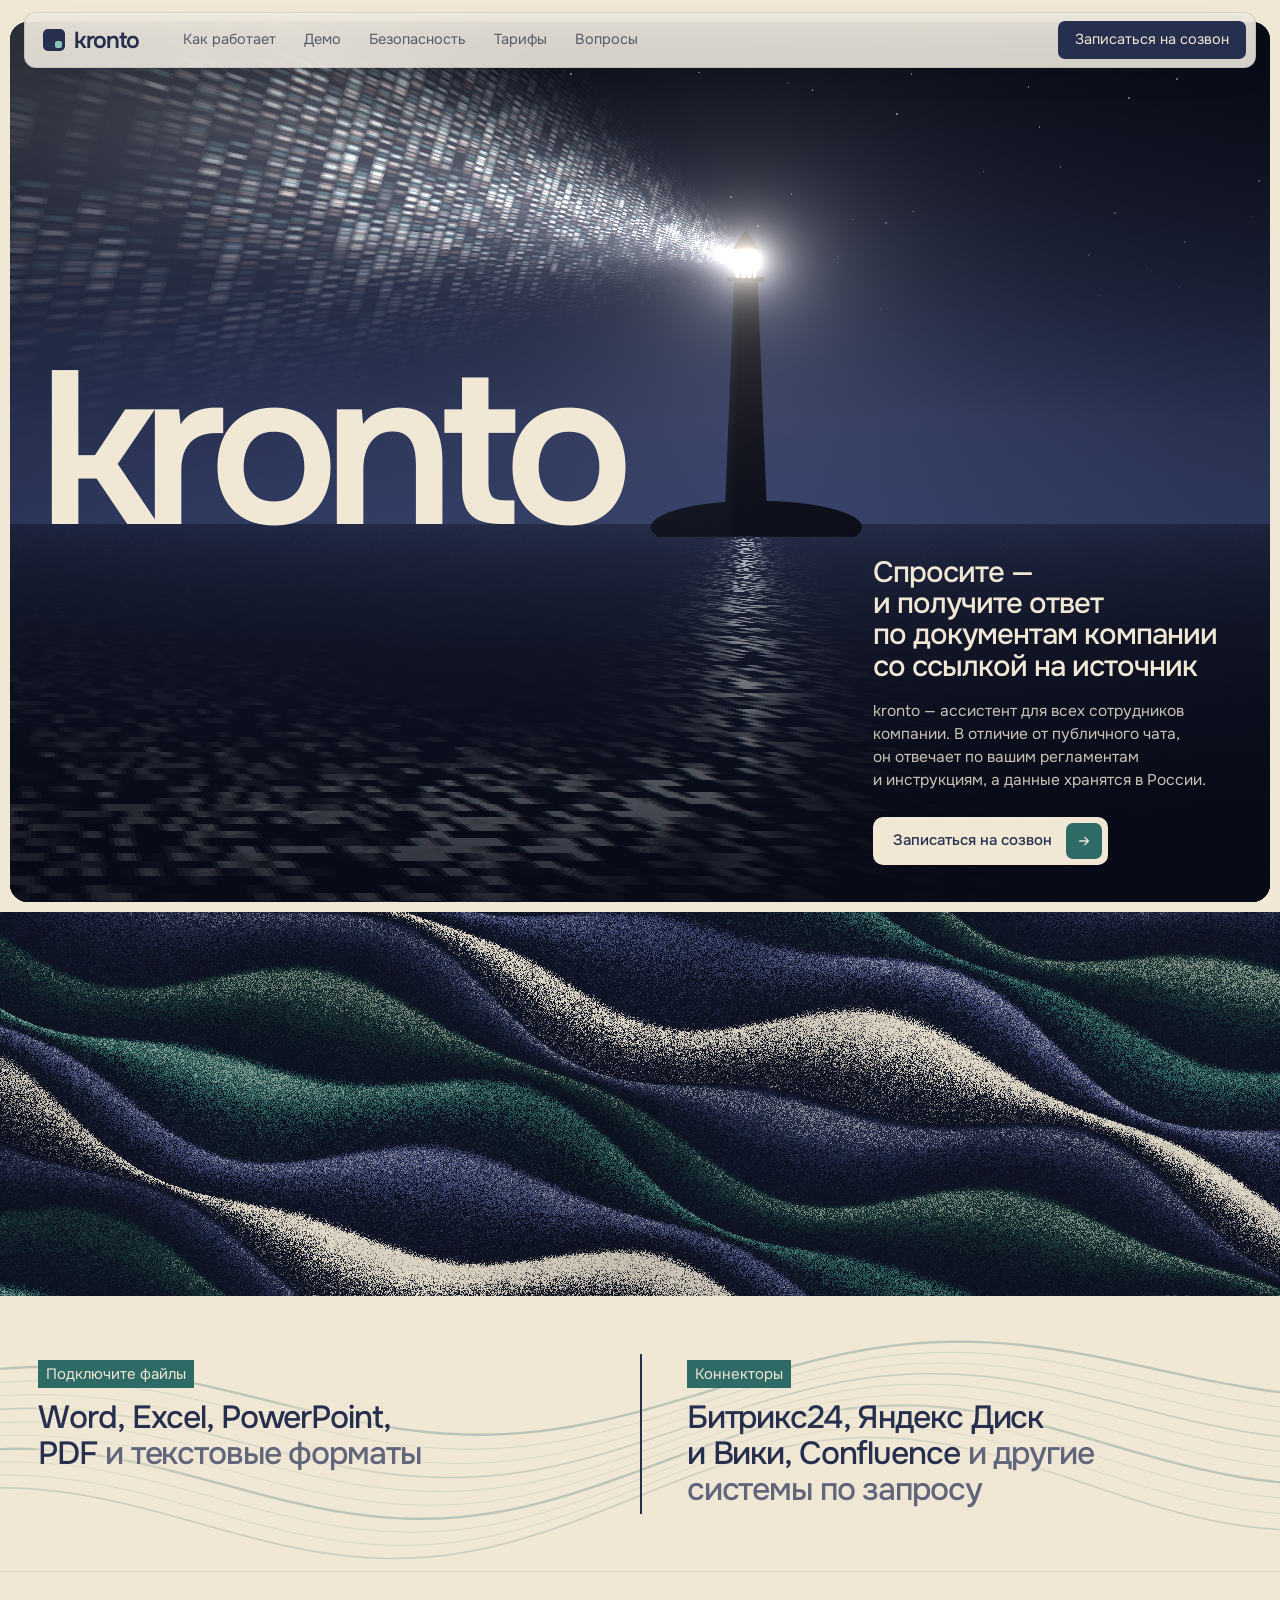
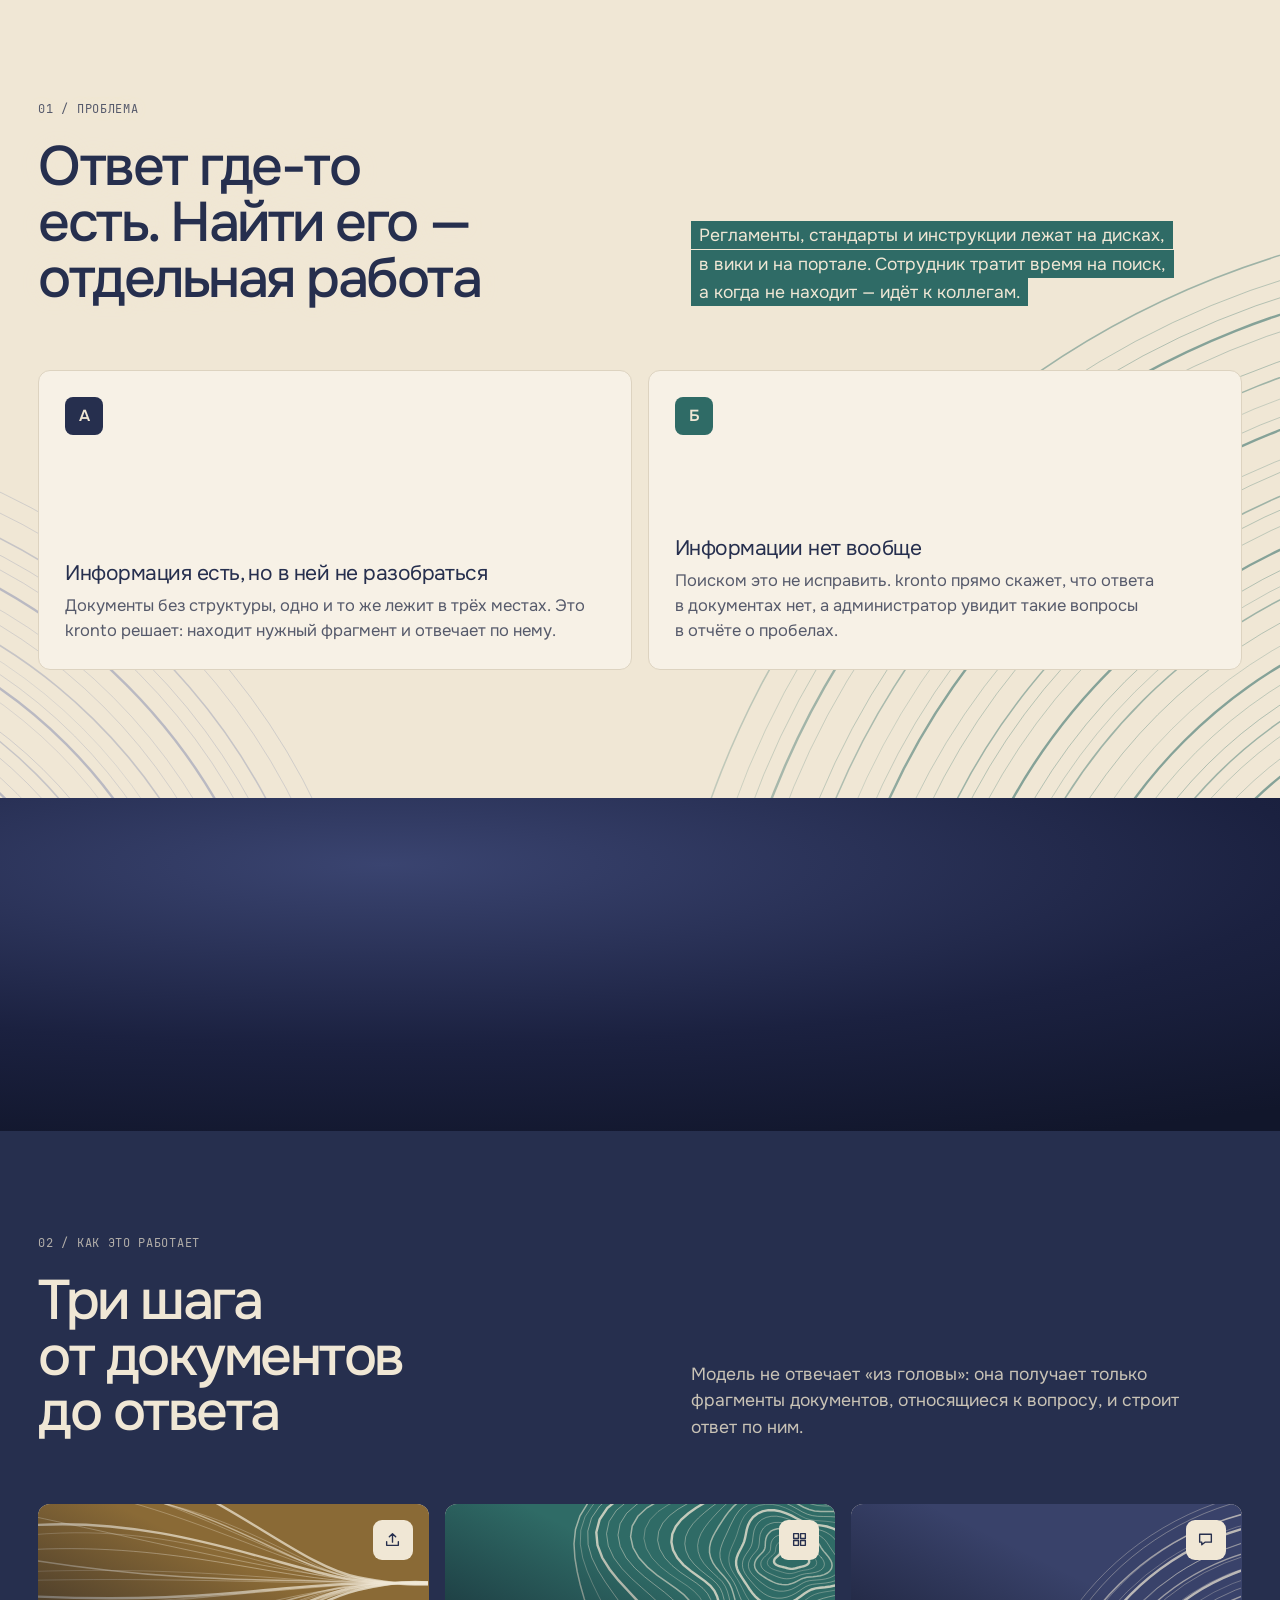
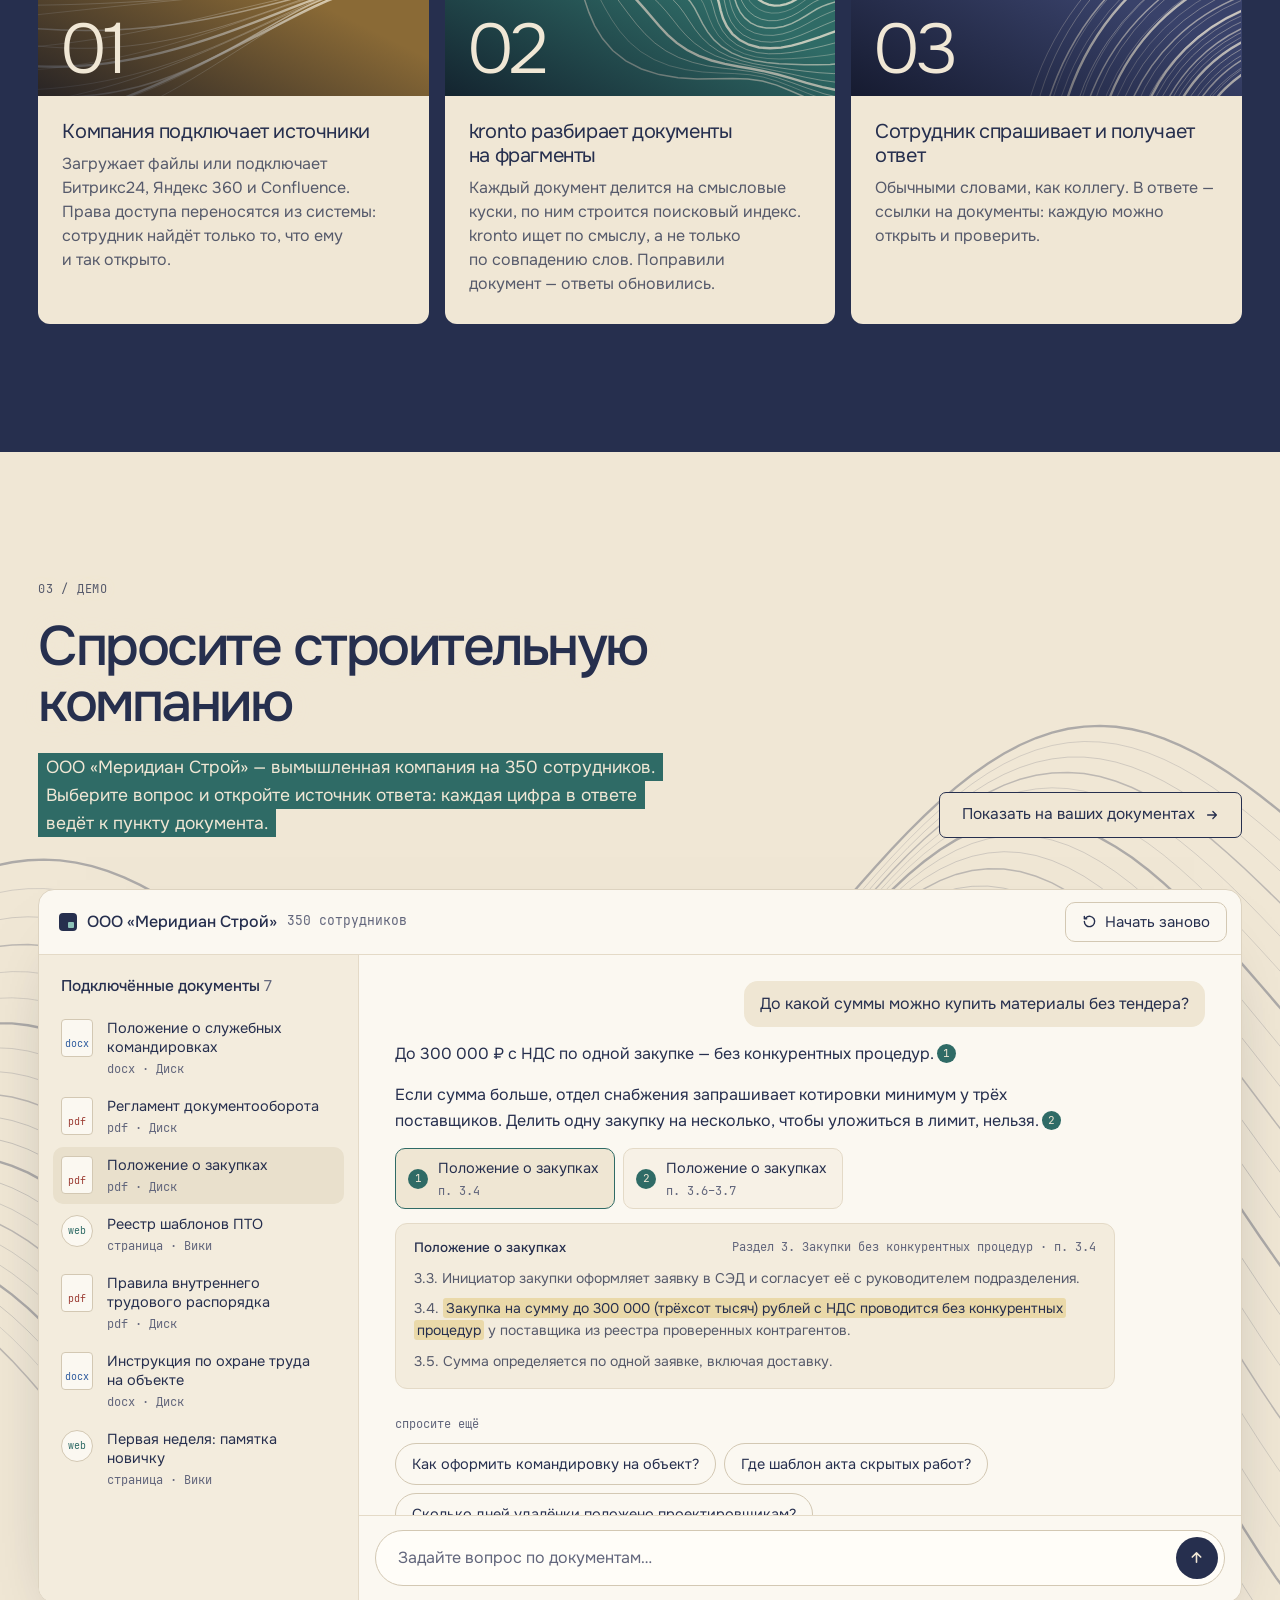
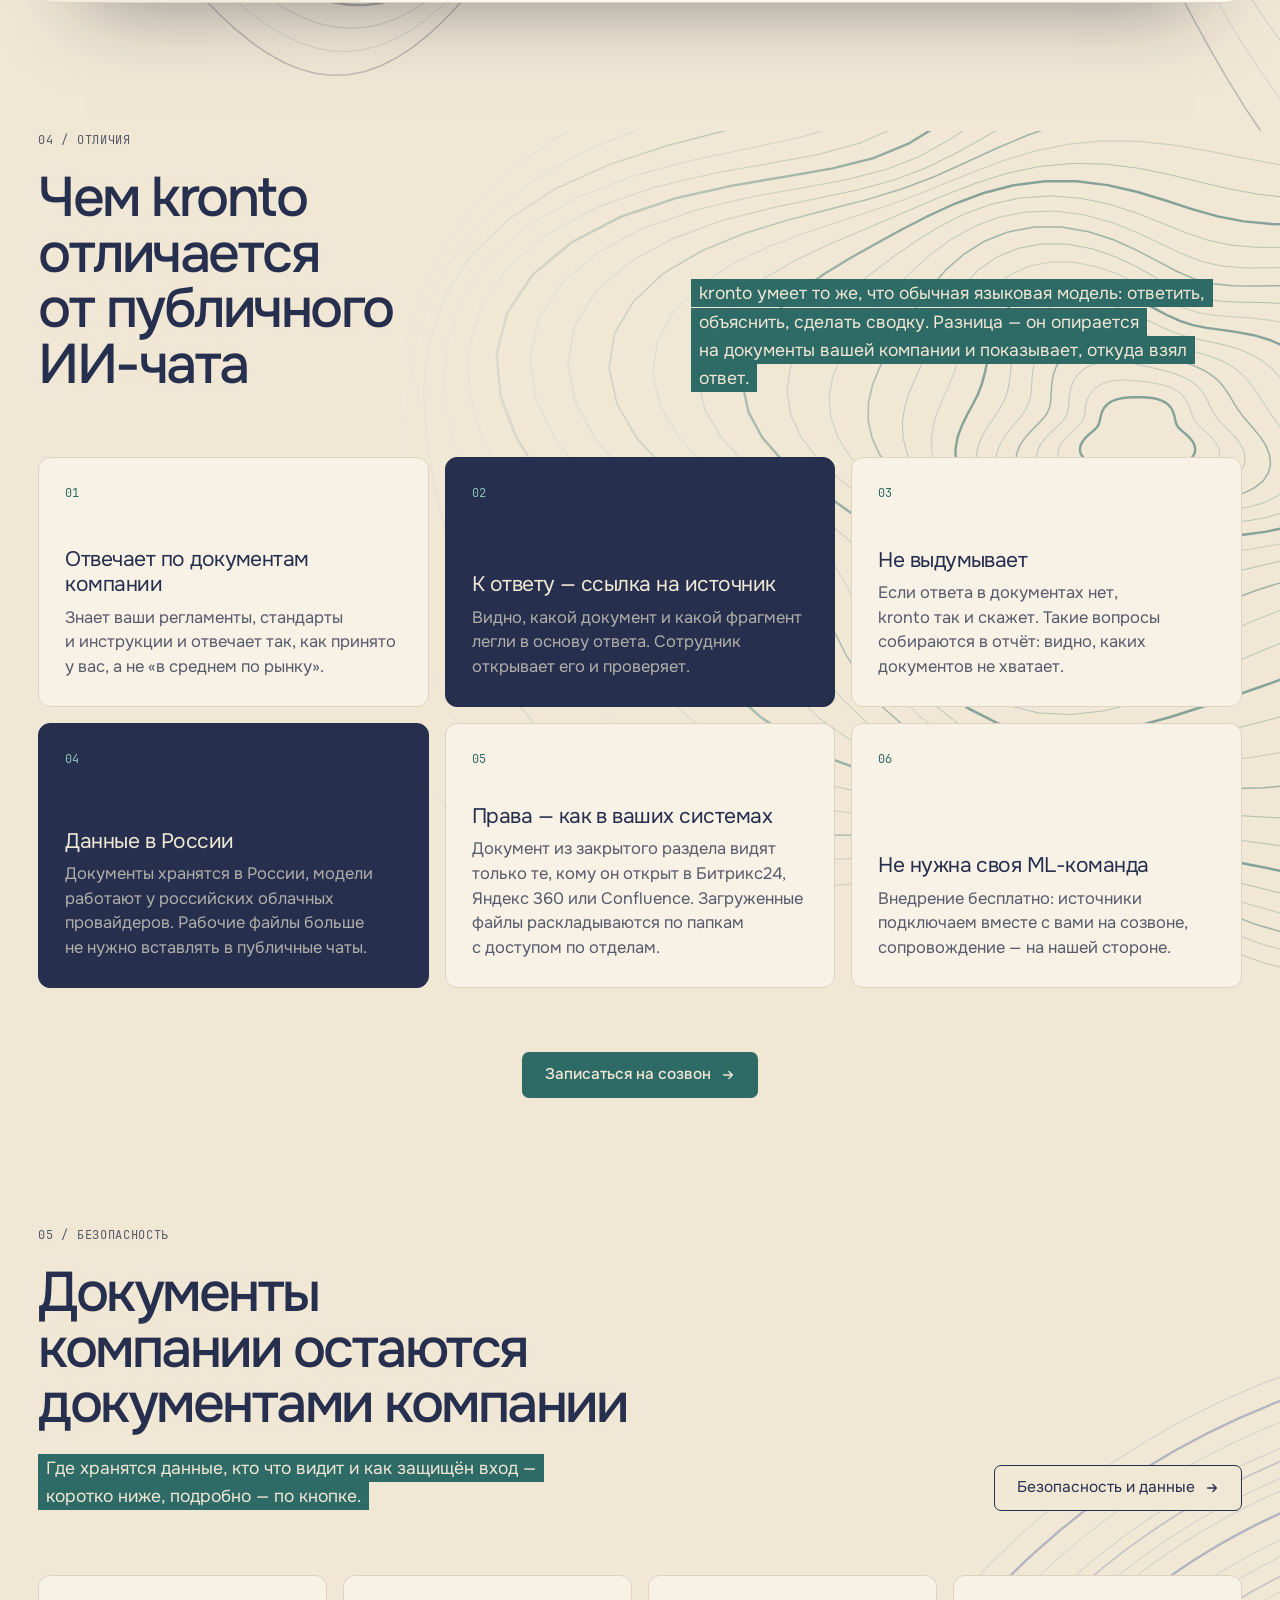
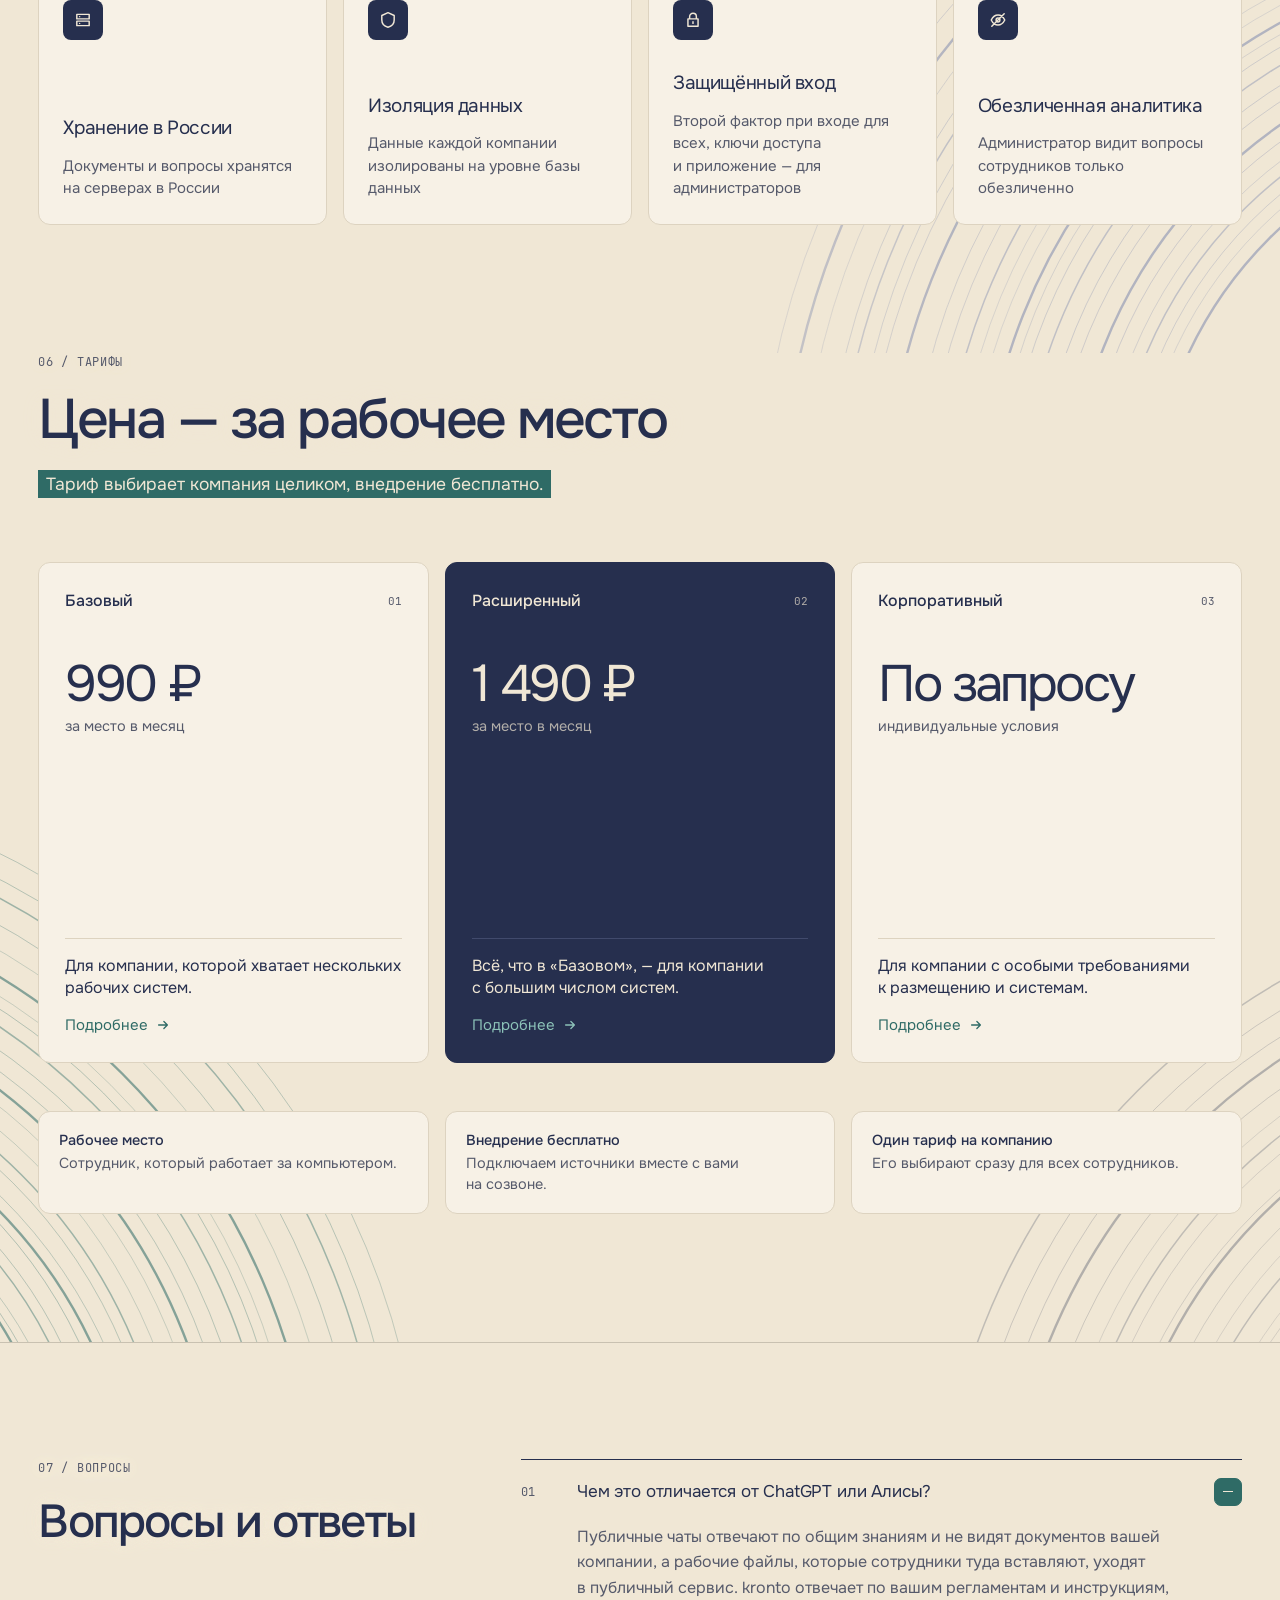
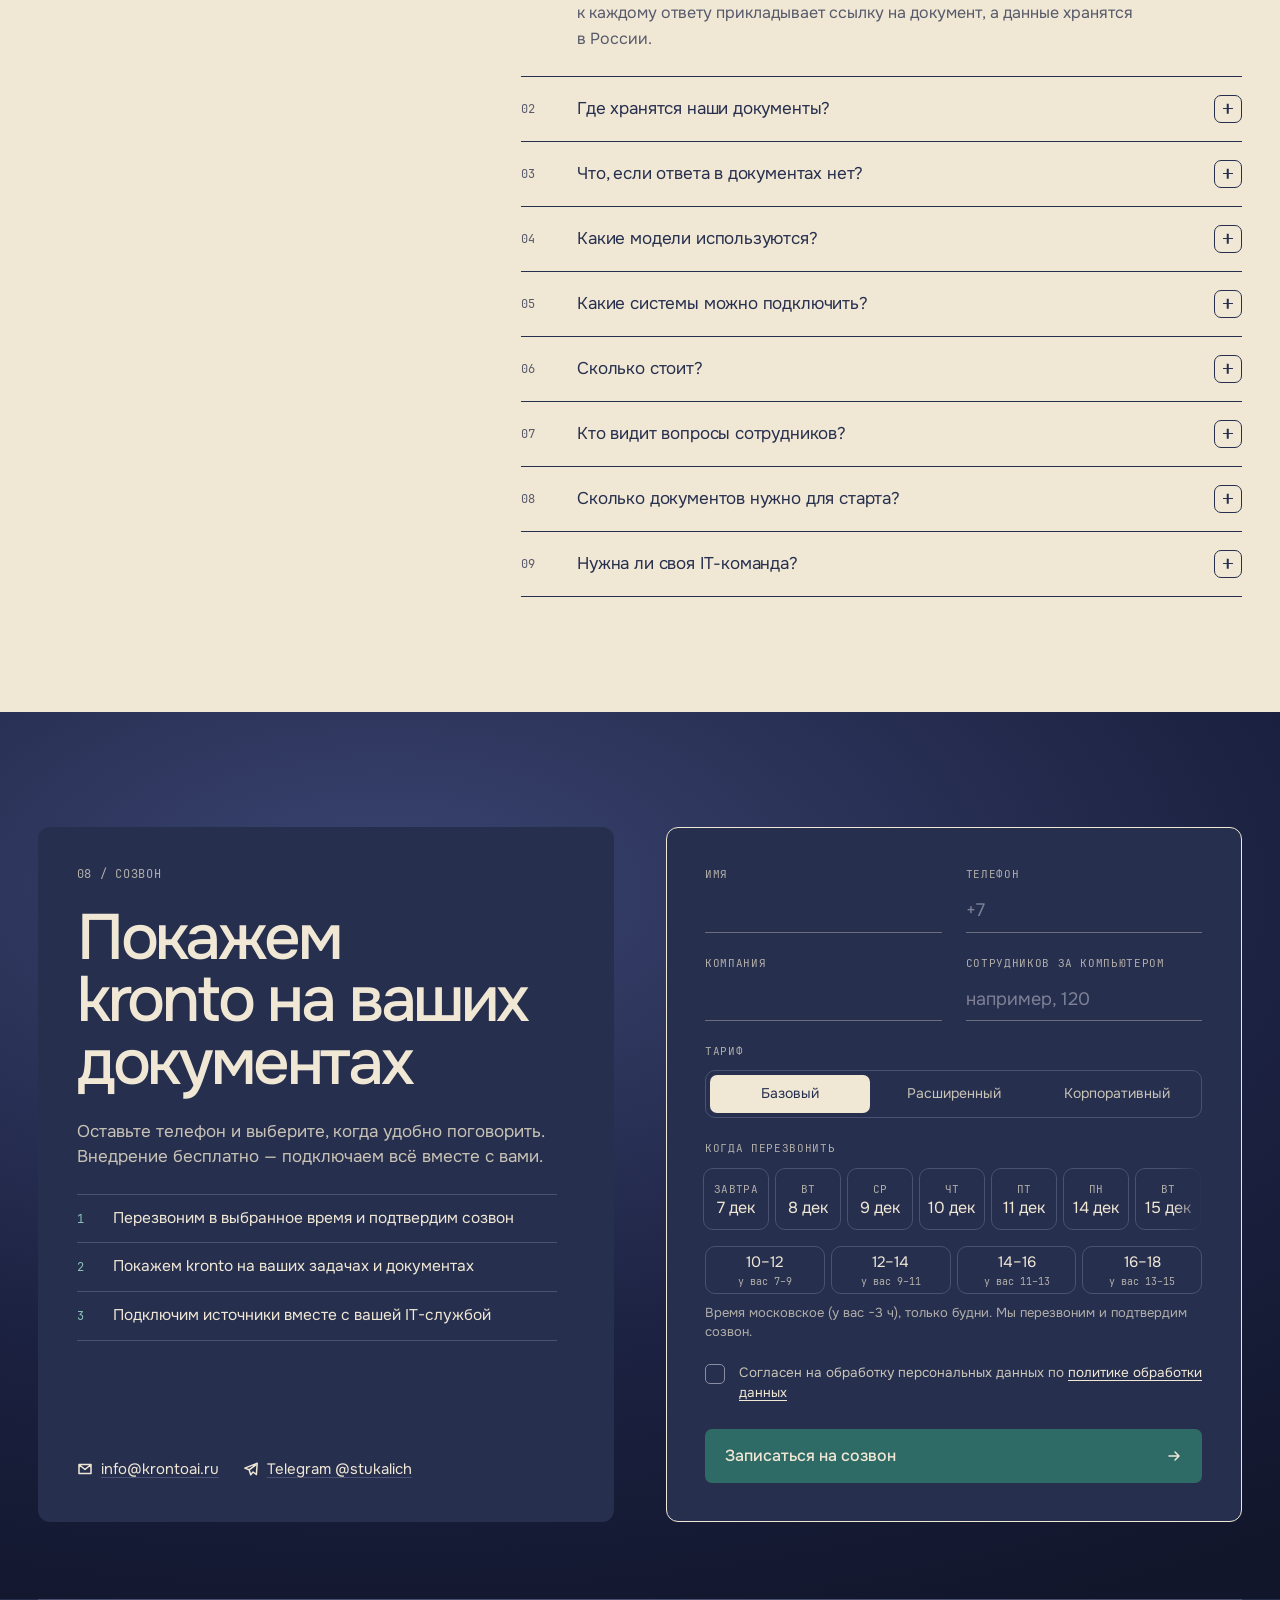
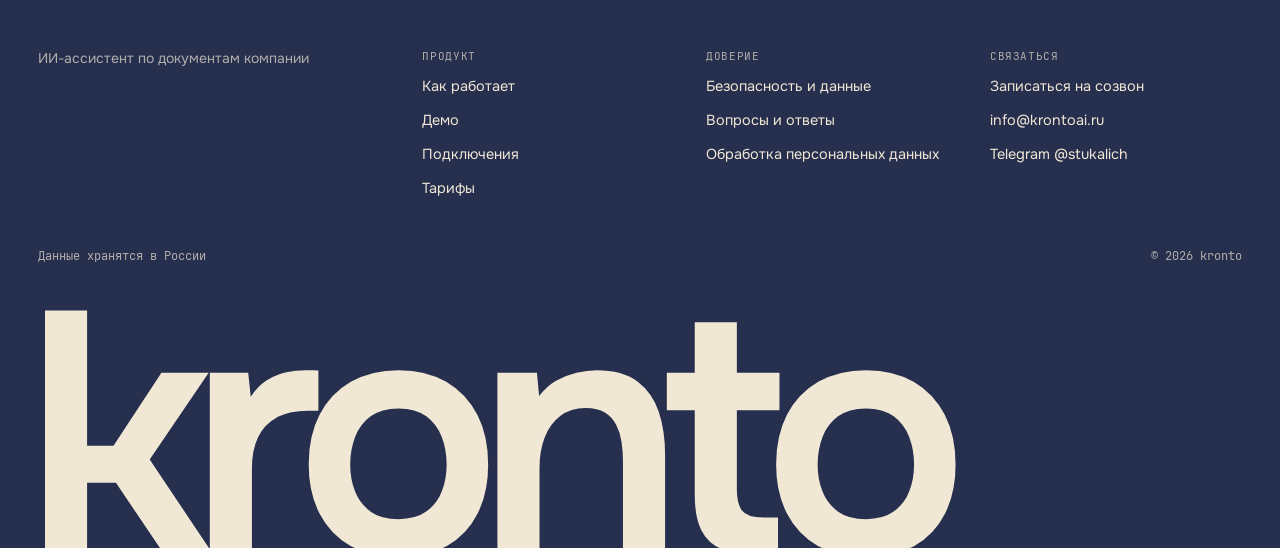
==== commit 3731135f: "Первый экран: kronto на линии горизонта, чёткий маяк; Расширенный 1 490 ₽; текст не сливается с лини" ====
--- a/index.html
+++ b/index.html
@@ -30,14 +30,14 @@
 
   <link rel="preload" href="assets/fonts/onest-cyrillic.woff2" as="font" type="font/woff2" crossorigin>
   <link rel="preload" href="assets/fonts/onest-latin.woff2" as="font" type="font/woff2" crossorigin>
-  <link rel="stylesheet" href="assets/css/tokens.css?v=4">
-  <link rel="stylesheet" href="assets/css/base.css?v=4">
-  <link rel="stylesheet" href="assets/css/sections.css?v=4">
-
-  <script type="module" src="assets/js/art.js?v=4"></script>
-  <script type="module" src="assets/js/main.js?v=4"></script>
-  <script type="module" src="assets/js/demo.js?v=4"></script>
-  <script type="module" src="assets/js/form.js?v=4"></script>
+  <link rel="stylesheet" href="assets/css/tokens.css?v=5">
+  <link rel="stylesheet" href="assets/css/base.css?v=5">
+  <link rel="stylesheet" href="assets/css/sections.css?v=5">
+
+  <script type="module" src="assets/js/art.js?v=5"></script>
+  <script type="module" src="assets/js/main.js?v=5"></script>
+  <script type="module" src="assets/js/demo.js?v=5"></script>
+  <script type="module" src="assets/js/form.js?v=5"></script>
 
   <script type="application/ld+json">
   {
@@ -50,7 +50,7 @@
     "description": "ИИ-ассистент, который отвечает сотрудникам по документам компании со ссылкой на источник.",
     "offers": [
       { "@type": "Offer", "name": "Базовый", "price": "990", "priceCurrency": "RUB" },
-      { "@type": "Offer", "name": "Расширенный", "price": "1290", "priceCurrency": "RUB" }
+      { "@type": "Offer", "name": "Расширенный", "price": "1490", "priceCurrency": "RUB" }
     ]
   }
   </script>
@@ -410,7 +410,7 @@
             <div class="plan__inner">
               <div class="plan__face plan__front" data-plan-front>
                 <div class="plan__top"><h3 class="plan__name">Расширенный</h3><span class="plan__num mono">02</span></div>
-                <p class="plan__price"><span class="plan__amount">1&nbsp;290&nbsp;₽</span><span class="plan__unit">за&nbsp;место в&nbsp;месяц</span></p>
+                <p class="plan__price"><span class="plan__amount">1&nbsp;490&nbsp;₽</span><span class="plan__unit">за&nbsp;место в&nbsp;месяц</span></p>
                 <div class="plan__foot">
                   <p class="plan__summary">Всё, что в&nbsp;«Базовом»,&nbsp;— для компании с&nbsp;большим числом систем.</p>
                   <button class="plan__more" type="button" aria-expanded="false" aria-controls="plan-extended-back" data-plan-open>Подробнее<svg class="icon" width="14" height="14" aria-hidden="true"><use href="#i-arrow"/></svg></button>
@@ -418,7 +418,7 @@
               </div>
               <div class="plan__face plan__back" id="plan-extended-back" inert data-plan-back>
                 <div class="plan__top">
-                  <h4 class="plan__name">Расширенный <span class="plan__back-price">1&nbsp;290&nbsp;₽ за&nbsp;место</span></h4>
+                  <h4 class="plan__name">Расширенный <span class="plan__back-price">1&nbsp;490&nbsp;₽ за&nbsp;место</span></h4>
                   <button class="plan__close" type="button" data-plan-close aria-label="Вернуться к цене тарифа «Расширенный»"><svg class="icon" width="14" height="14" aria-hidden="true"><use href="#i-back"/></svg>Назад</button>
                 </div>
                 <ul class="plan__list">
@@ -497,7 +497,7 @@
           </details>
           <details class="faq__item" name="faq">
             <summary class="faq__q"><span class="faq__n mono">06</span><span class="faq__text">Сколько стоит?</span><span class="faq__sign" aria-hidden="true"></span></summary>
-            <div class="faq__a"><p>«Базовый»&nbsp;— 990&nbsp;₽ и&nbsp;«Расширенный»&nbsp;— 1&nbsp;290&nbsp;₽ за&nbsp;место в&nbsp;месяц, «Корпоративный»&nbsp;— по&nbsp;запросу. Внедрение бесплатно. Что входит в&nbsp;каждый&nbsp;— в&nbsp;разделе <a href="#pricing">«Тарифы»</a>.</p></div>
+            <div class="faq__a"><p>«Базовый»&nbsp;— 990&nbsp;₽ и&nbsp;«Расширенный»&nbsp;— 1&nbsp;490&nbsp;₽ за&nbsp;место в&nbsp;месяц, «Корпоративный»&nbsp;— по&nbsp;запросу. Внедрение бесплатно. Что входит в&nbsp;каждый&nbsp;— в&nbsp;разделе <a href="#pricing">«Тарифы»</a>.</p></div>
           </details>
           <details class="faq__item" name="faq">
             <summary class="faq__q"><span class="faq__n mono">07</span><span class="faq__text">Кто видит вопросы сотрудников?</span><span class="faq__sign" aria-hidden="true"></span></summary>
--- a/assets/css/base.css
+++ b/assets/css/base.css
@@ -275,6 +275,7 @@
 
 .btn--outline {
   border-color: var(--navy);
+  background: var(--cream);
   color: var(--navy);
   font-weight: 400;
 }
--- a/assets/css/sections.css
+++ b/assets/css/sections.css
@@ -214,21 +214,21 @@
   background: linear-gradient(to top, rgba(8, 11, 24, .88) 0%, rgba(8, 11, 24, .55) 28%, rgba(8, 11, 24, 0) 55%);
 }
 
+/* Узкий экран: слово стоит на горизонте, текст — под ним, на воде.
+   Горизонт маяка совпадает с линией букв (main.js, measureHorizon). */
 .hero__content {
   position: relative;
   padding: 0 clamp(20px, 3vw, 44px) clamp(22px, 2.6vw, 40px);
   display: flex;
-  flex-wrap: wrap;
-  align-items: flex-end;
-  justify-content: space-between;
-  gap: 28px 48px;
+  flex-direction: column;
+  align-items: flex-start;
+  gap: 26px;
 }
 
 .hero__word {
-  flex: 1 1 auto;
   min-width: 0;
-  margin: 0 0 -0.035em -0.045em;
-  font-size: clamp(96px, 21vw, 340px);
+  margin: 0 0 0 -0.045em;
+  font-size: clamp(96px, 19vw, 300px);
   font-weight: 600;
   letter-spacing: -0.07em;
   line-height: .74;
@@ -243,12 +243,36 @@
 }
 
 .hero__text {
-  flex: 0 1 360px;
+  max-width: 520px;
   display: flex;
   flex-direction: column;
   align-items: flex-start;
   gap: 18px;
   padding-bottom: 4px;
+}
+
+/* Широкий экран: слово слева на линии горизонта, маяк — в просвете
+   между словом и текстом, текст — справа внизу, на воде. */
+@media (min-width: 1100px) {
+  .hero__content {
+    position: absolute;
+    inset: 0;
+    padding: 0;
+  }
+
+  .hero__word {
+    position: absolute;
+    left: clamp(20px, 3vw, 44px);
+    bottom: 42%;
+    font-size: clamp(150px, 17vw, 300px);
+  }
+
+  .hero__text {
+    position: absolute;
+    right: clamp(20px, 3vw, 44px);
+    bottom: clamp(22px, 2.6vw, 40px);
+    width: min(360px, 28vw);
+  }
 }
 
 .hero__title {
@@ -310,10 +334,6 @@
 
   .hero__content {
     gap: 22px;
-  }
-
-  .hero__text {
-    flex-basis: 100%;
   }
 }
 
@@ -1560,8 +1580,10 @@
 }
 
 .pricing__notes li {
-  padding-top: 14px;
-  border-top: 1px solid var(--line-3);
+  padding: 18px 20px;
+  border: 1px solid var(--line);
+  border-radius: var(--radius);
+  background: var(--paper);
 }
 
 .pricing__notes strong {
@@ -2720,3 +2742,16 @@
   color: var(--navy);
   user-select: none;
 }
+
+/* ═════════ Текст поверх линейной графики ═════════ */
+
+/* Кремовый ореол вокруг букв: линии фона не проходят сквозь заголовки */
+.section:not(.section--dark) .eyebrow,
+.section:not(.section--dark) .h2,
+.strip__text {
+  text-shadow:
+    0 0 2px var(--cream),
+    0 0 6px var(--cream),
+    0 0 12px var(--cream),
+    0 0 20px var(--cream);
+}
